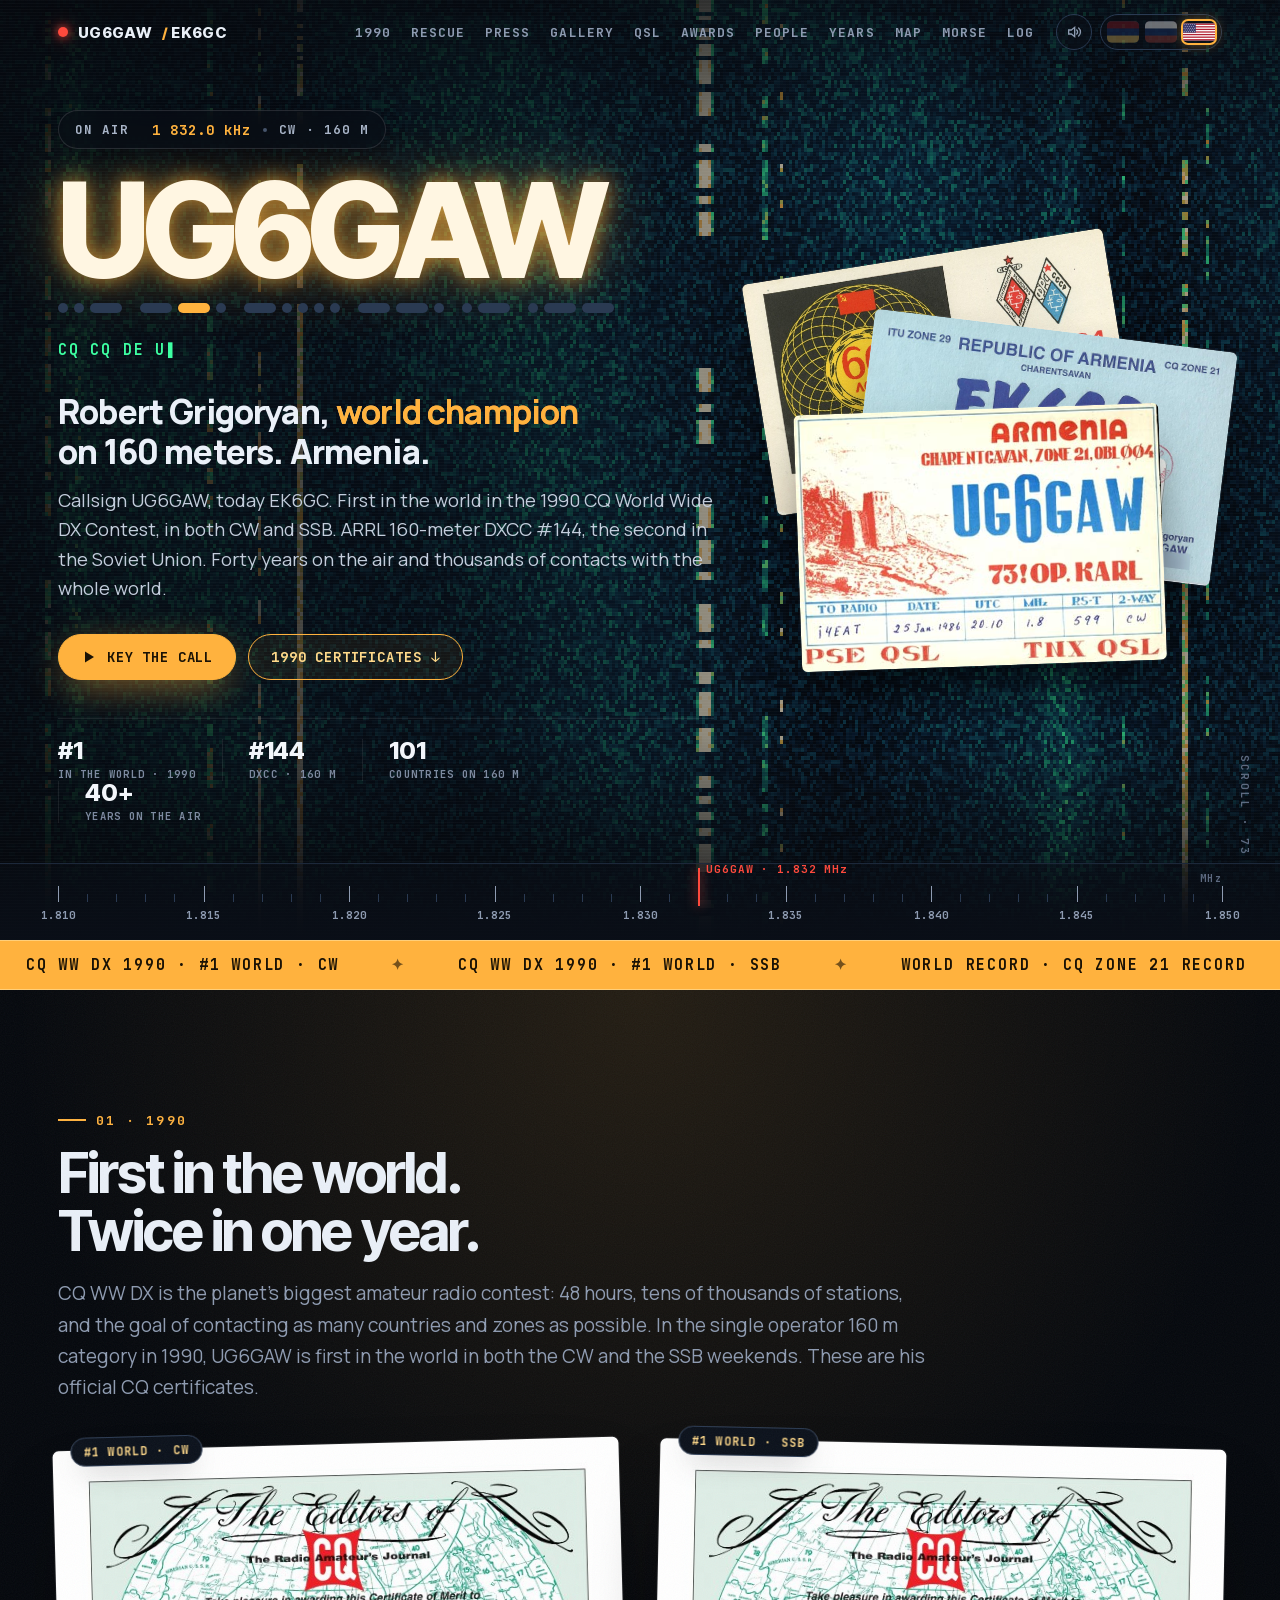
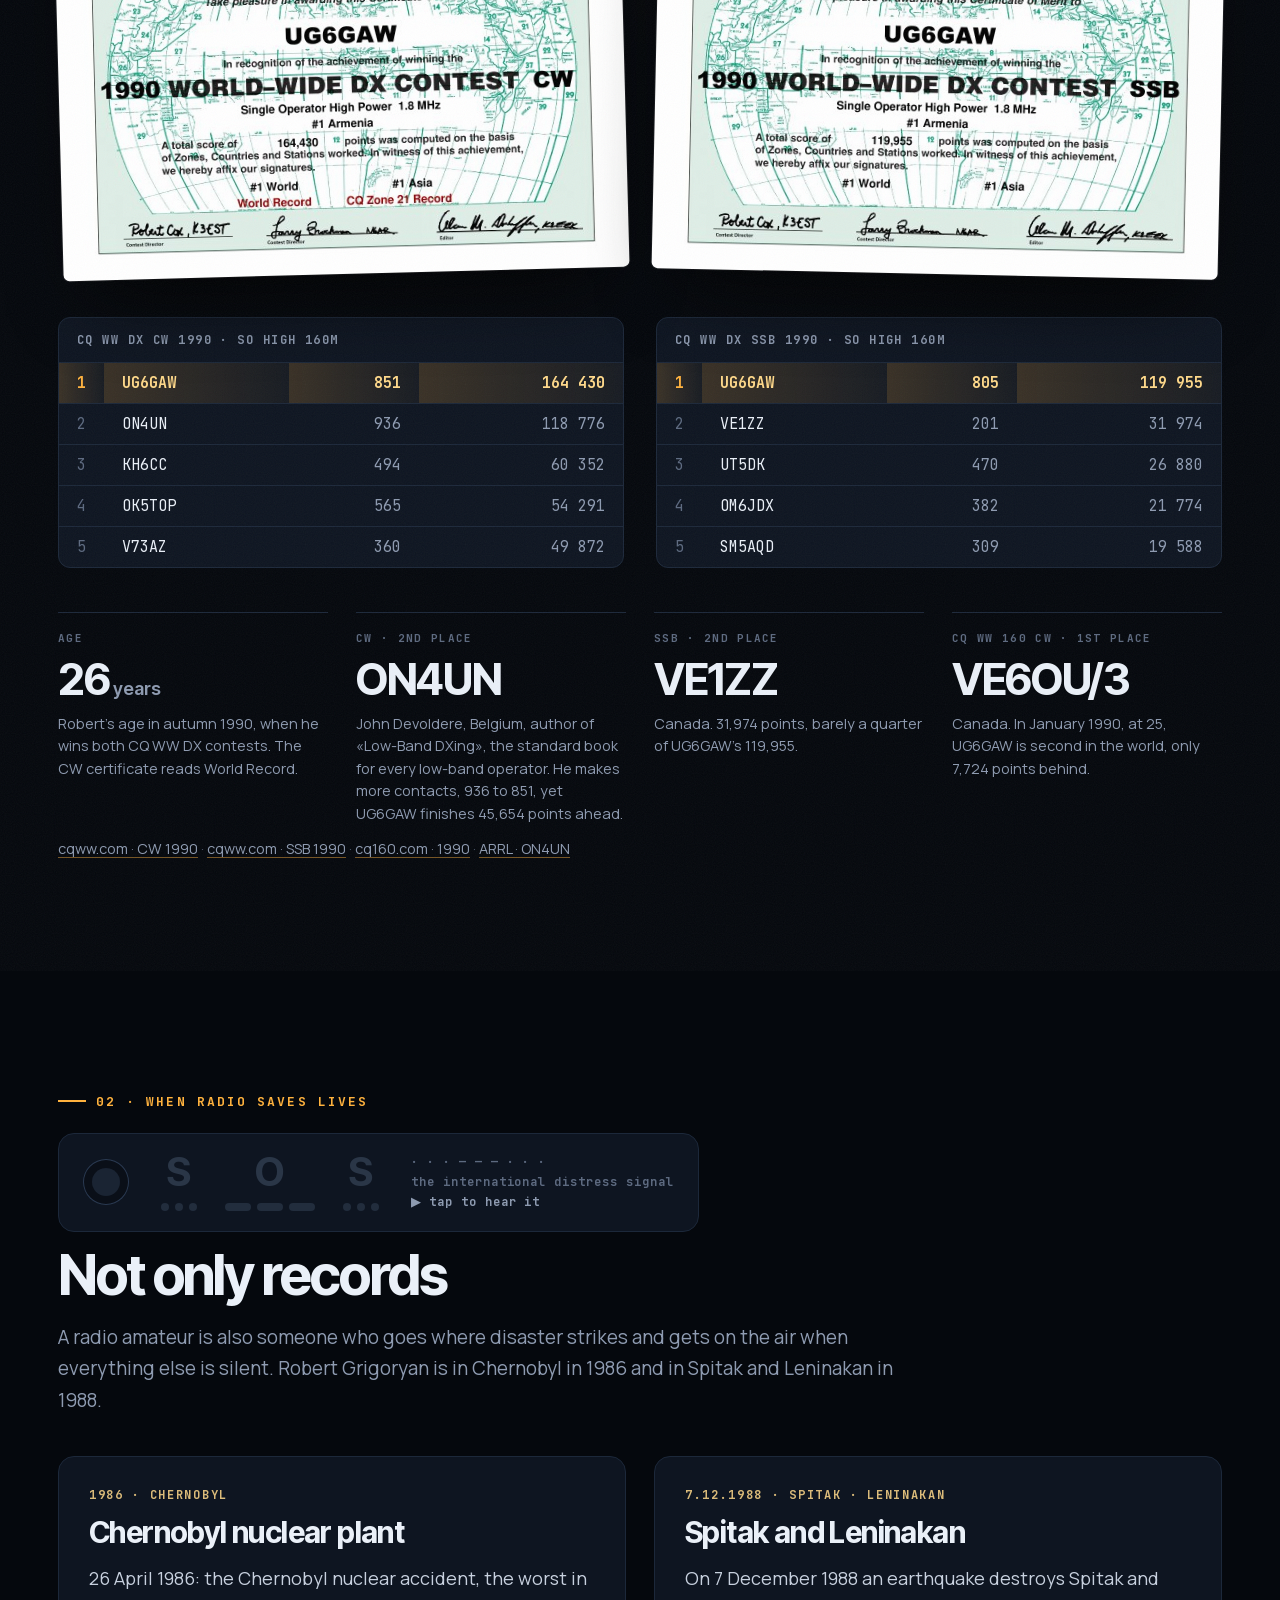
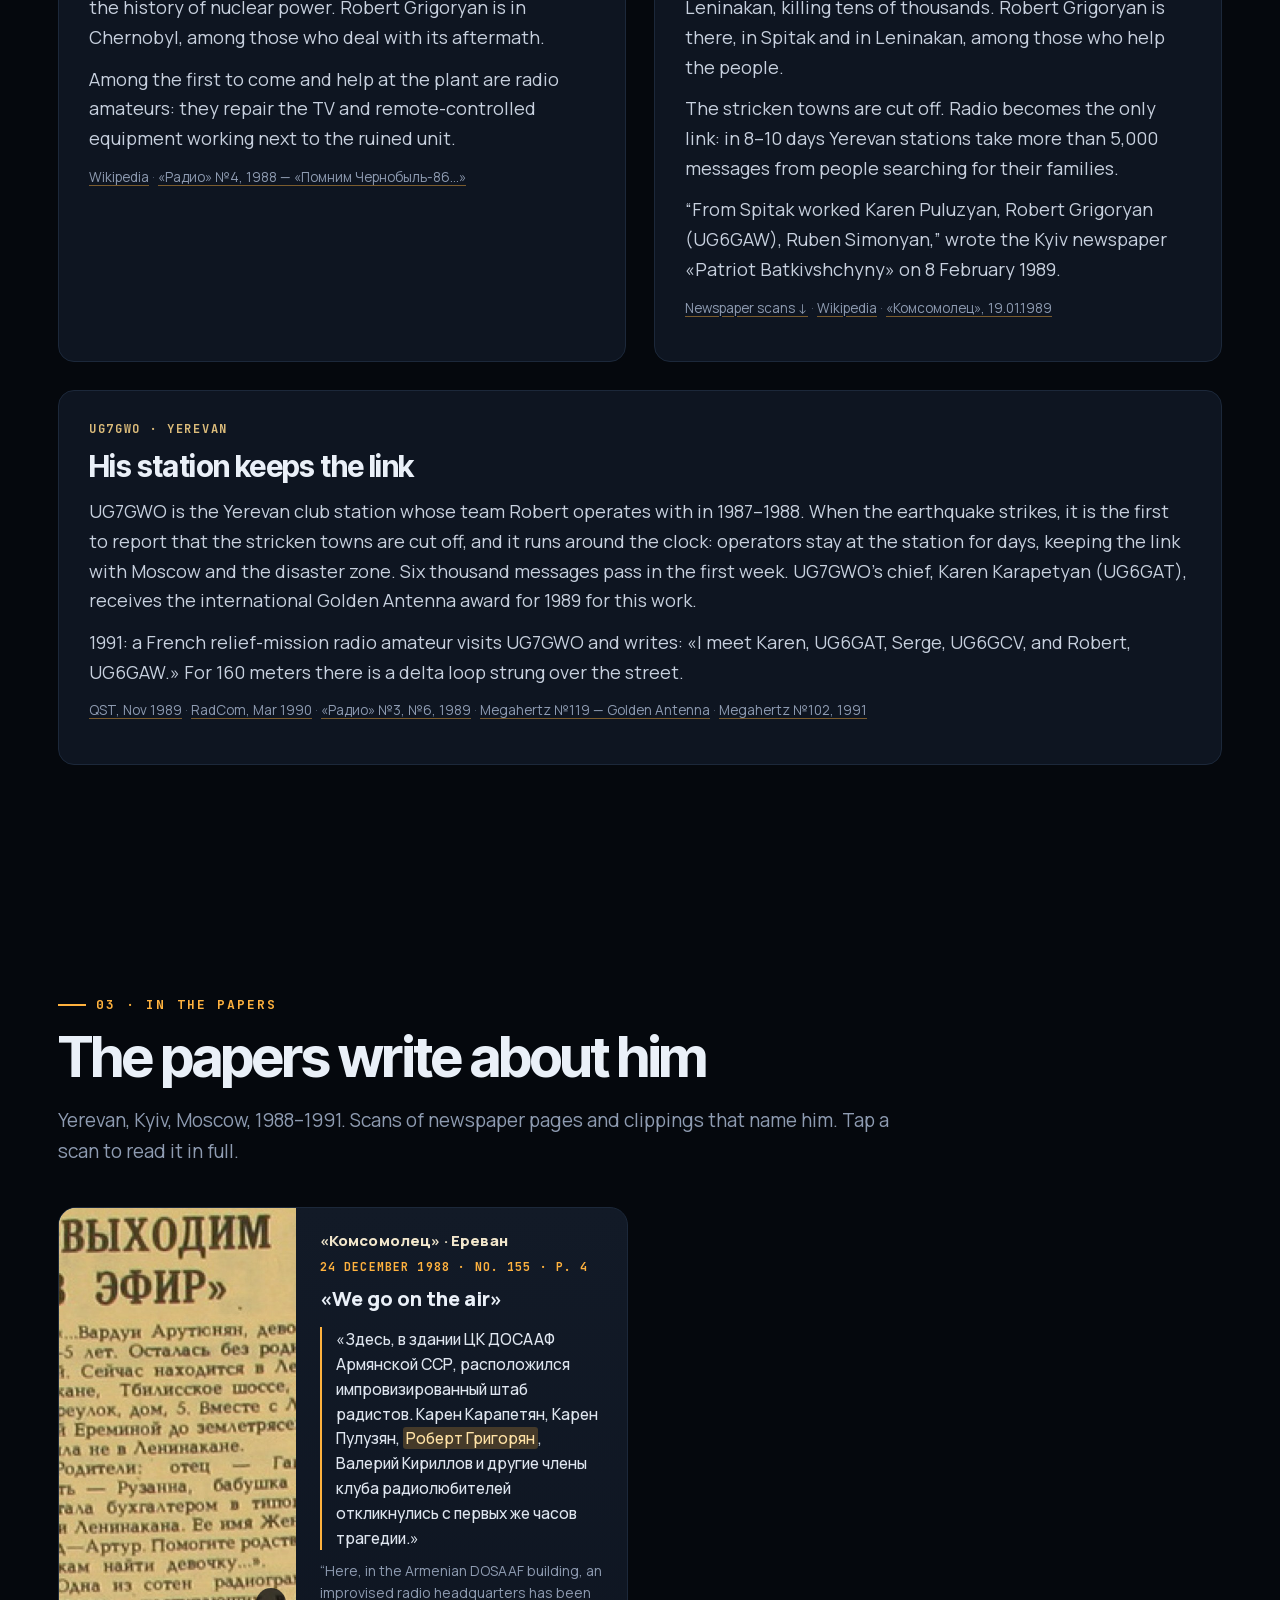
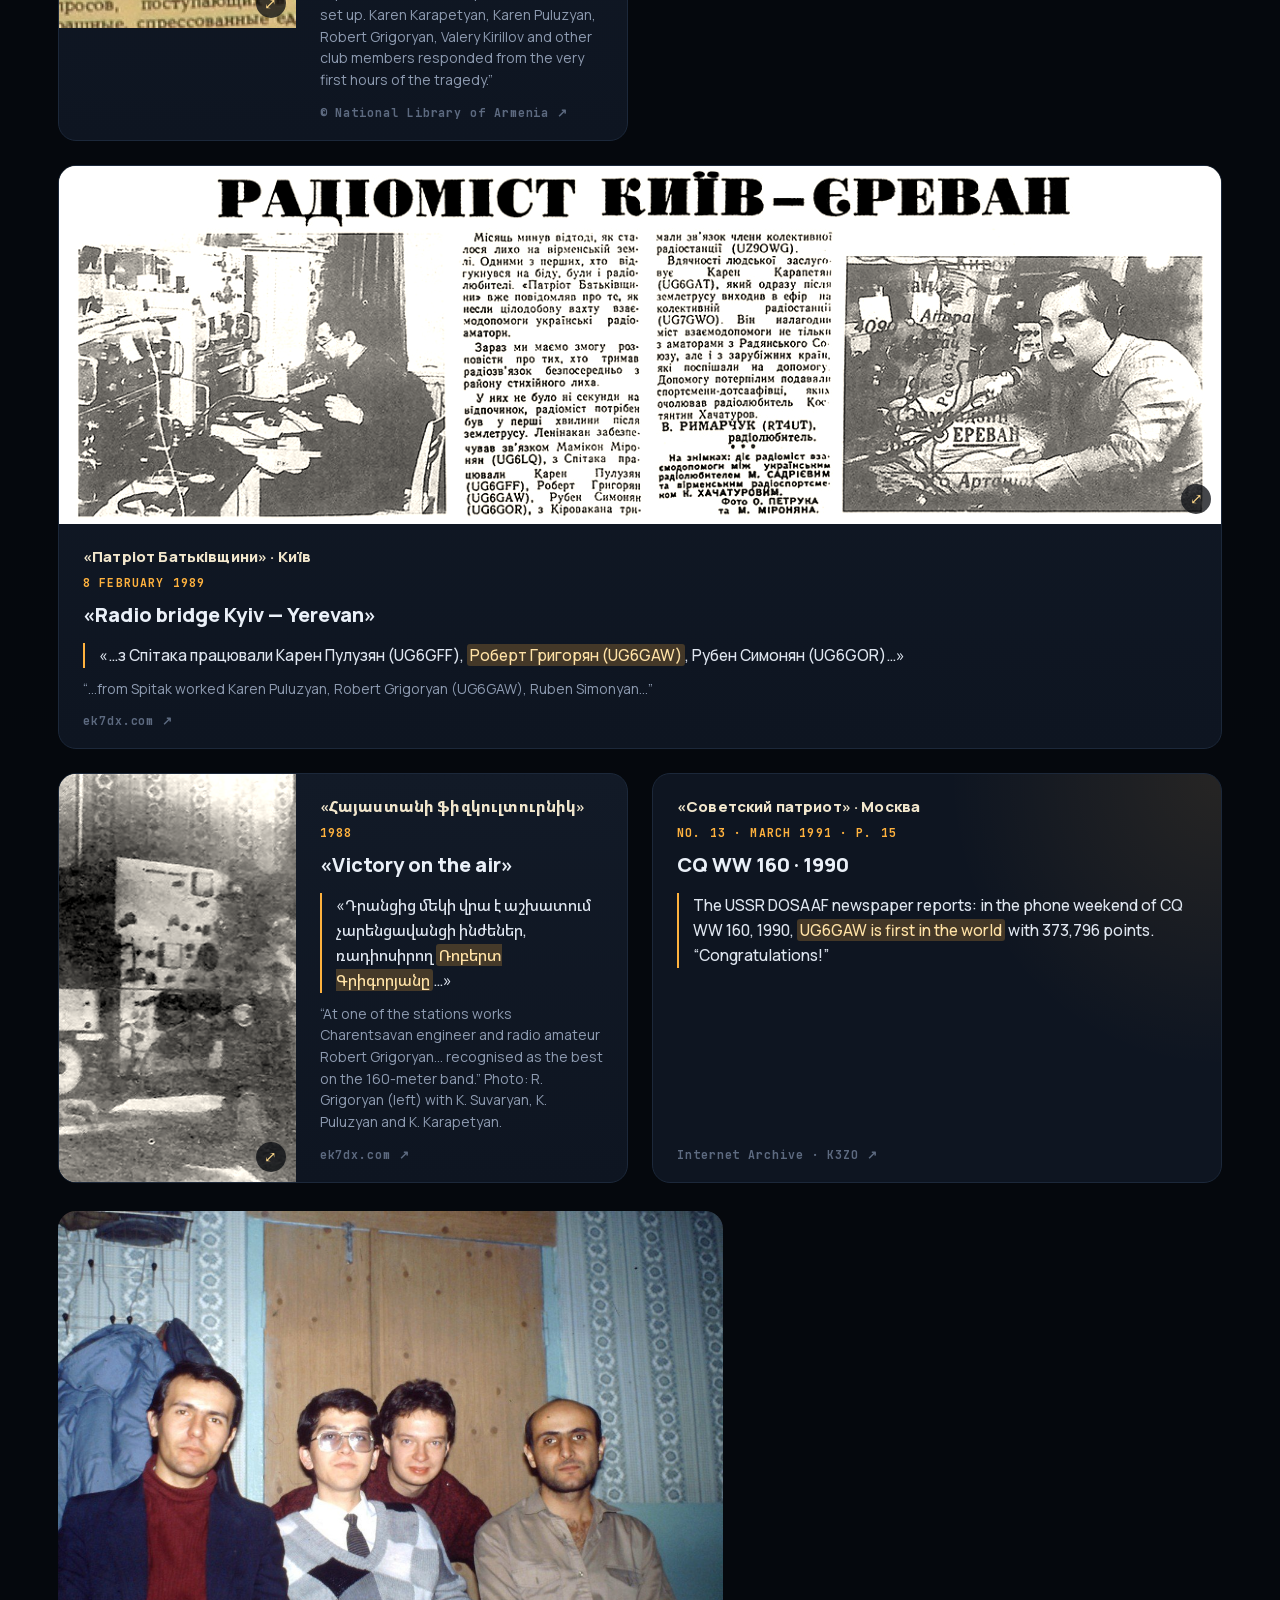
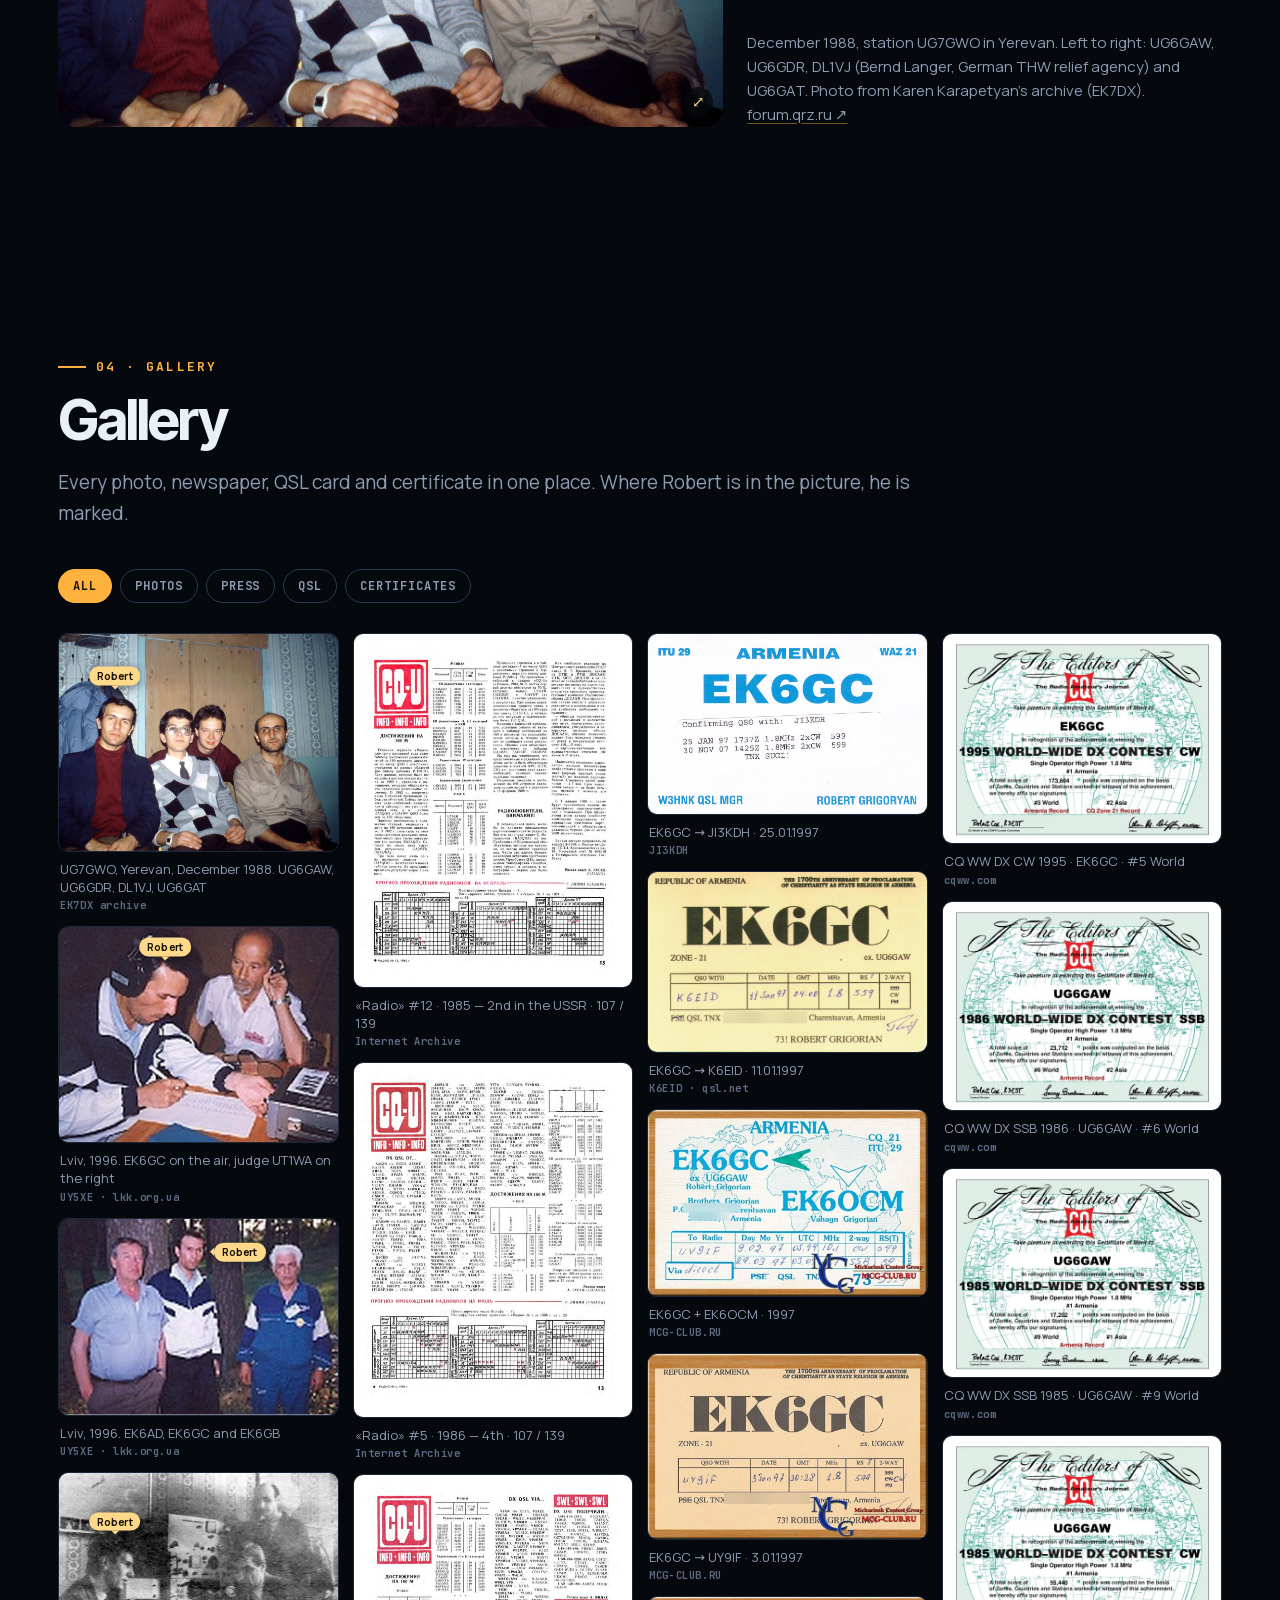
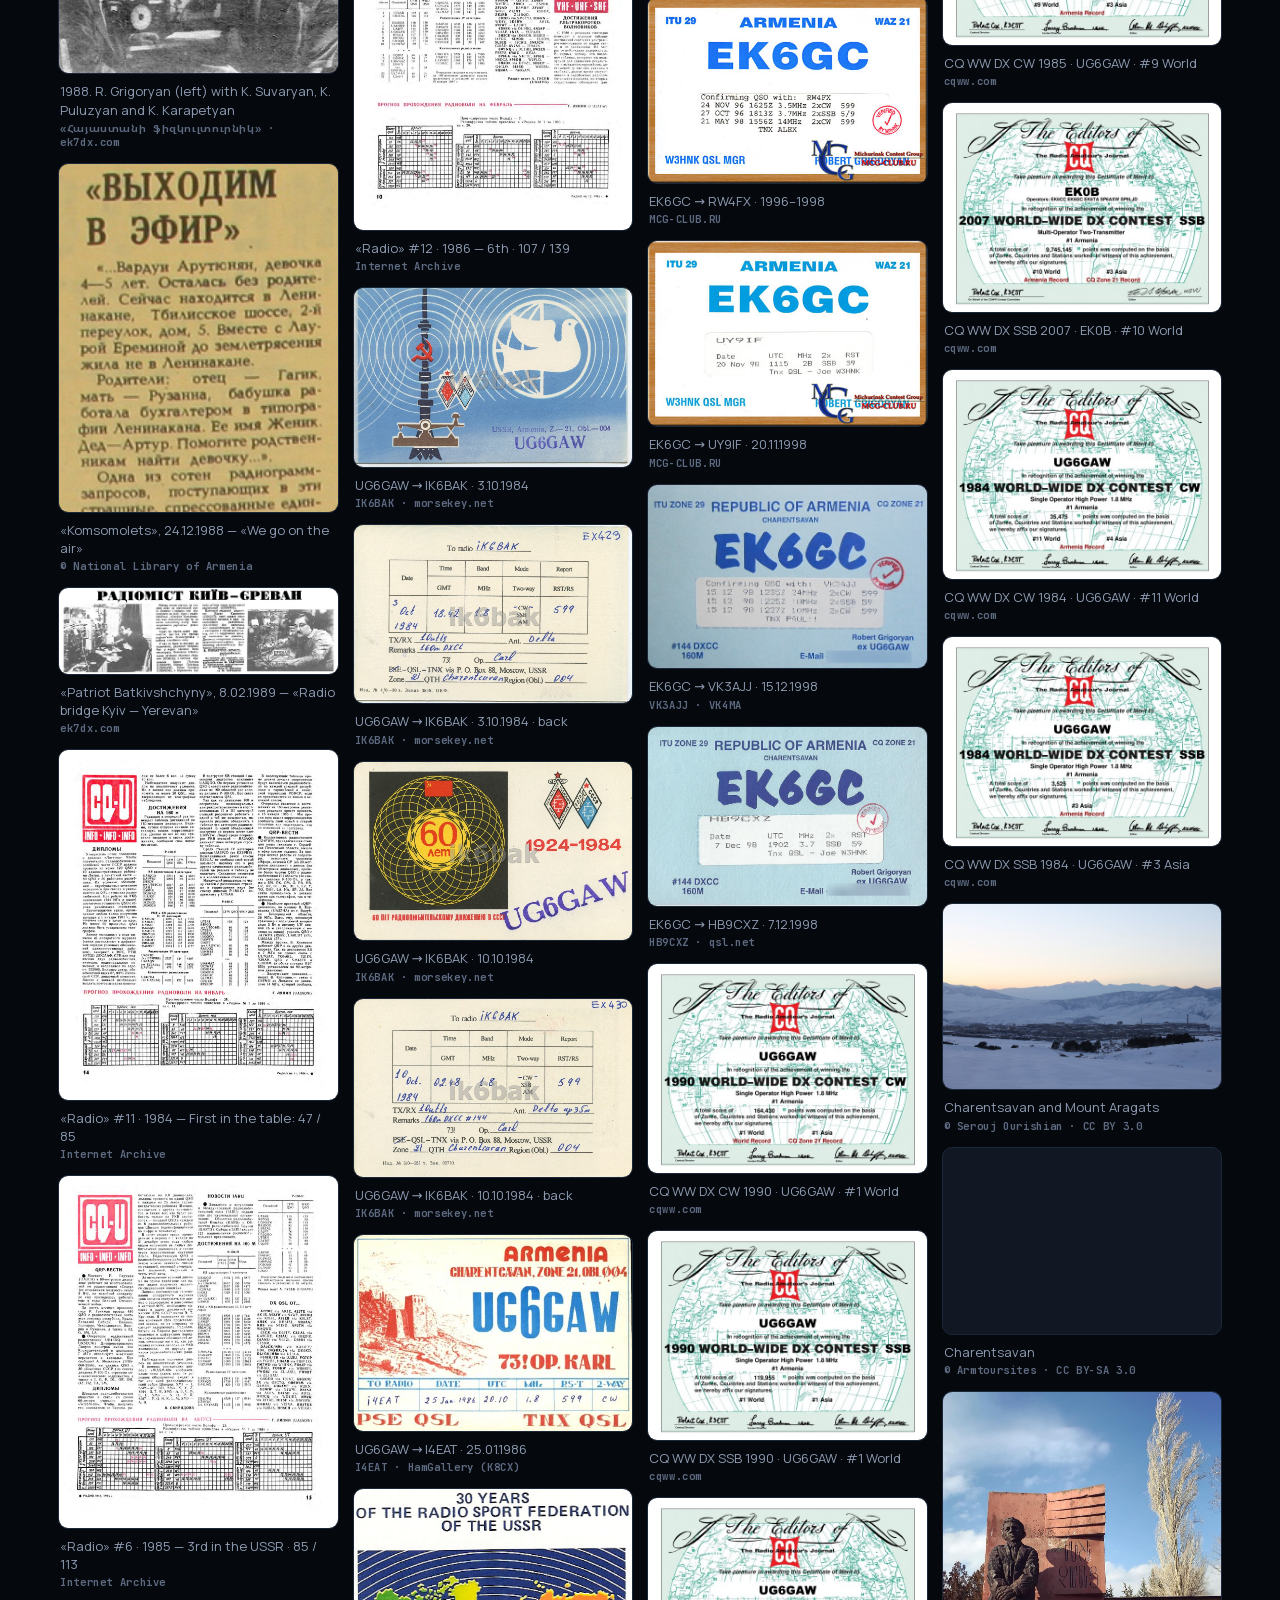
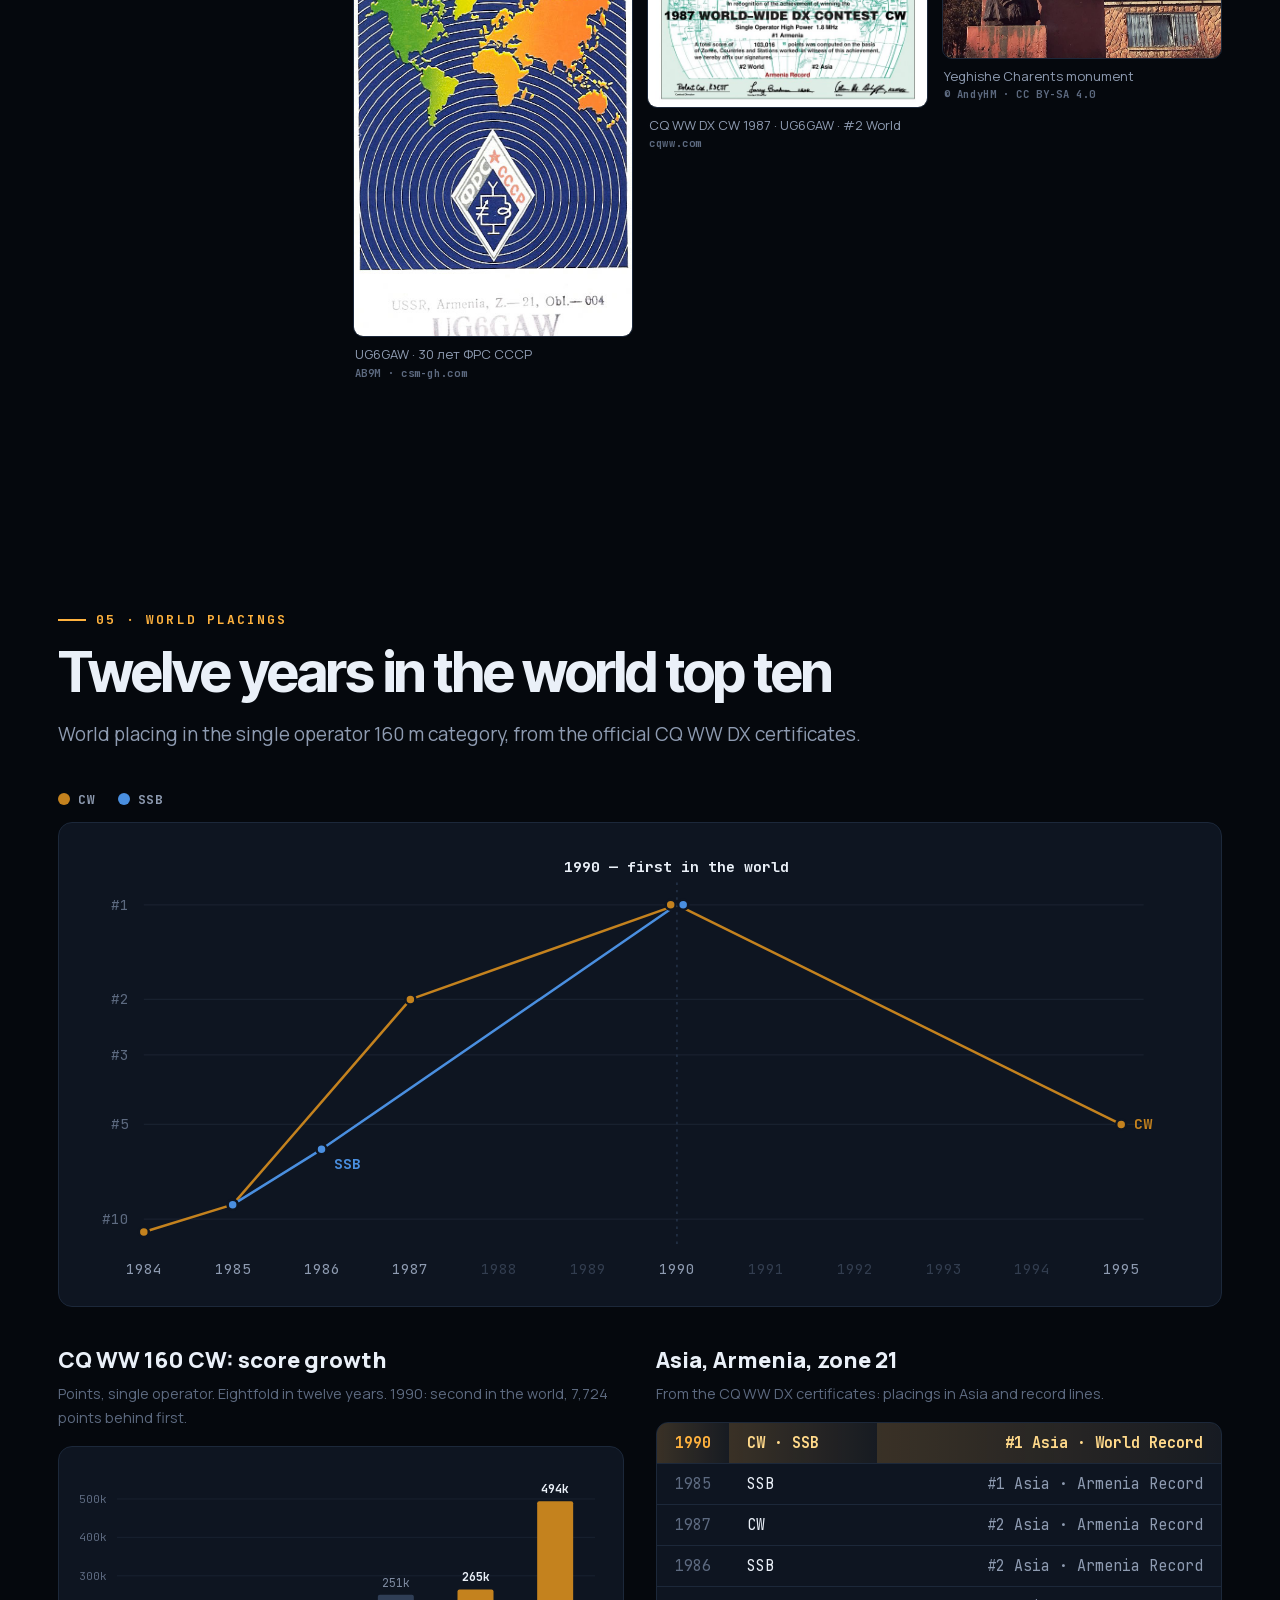
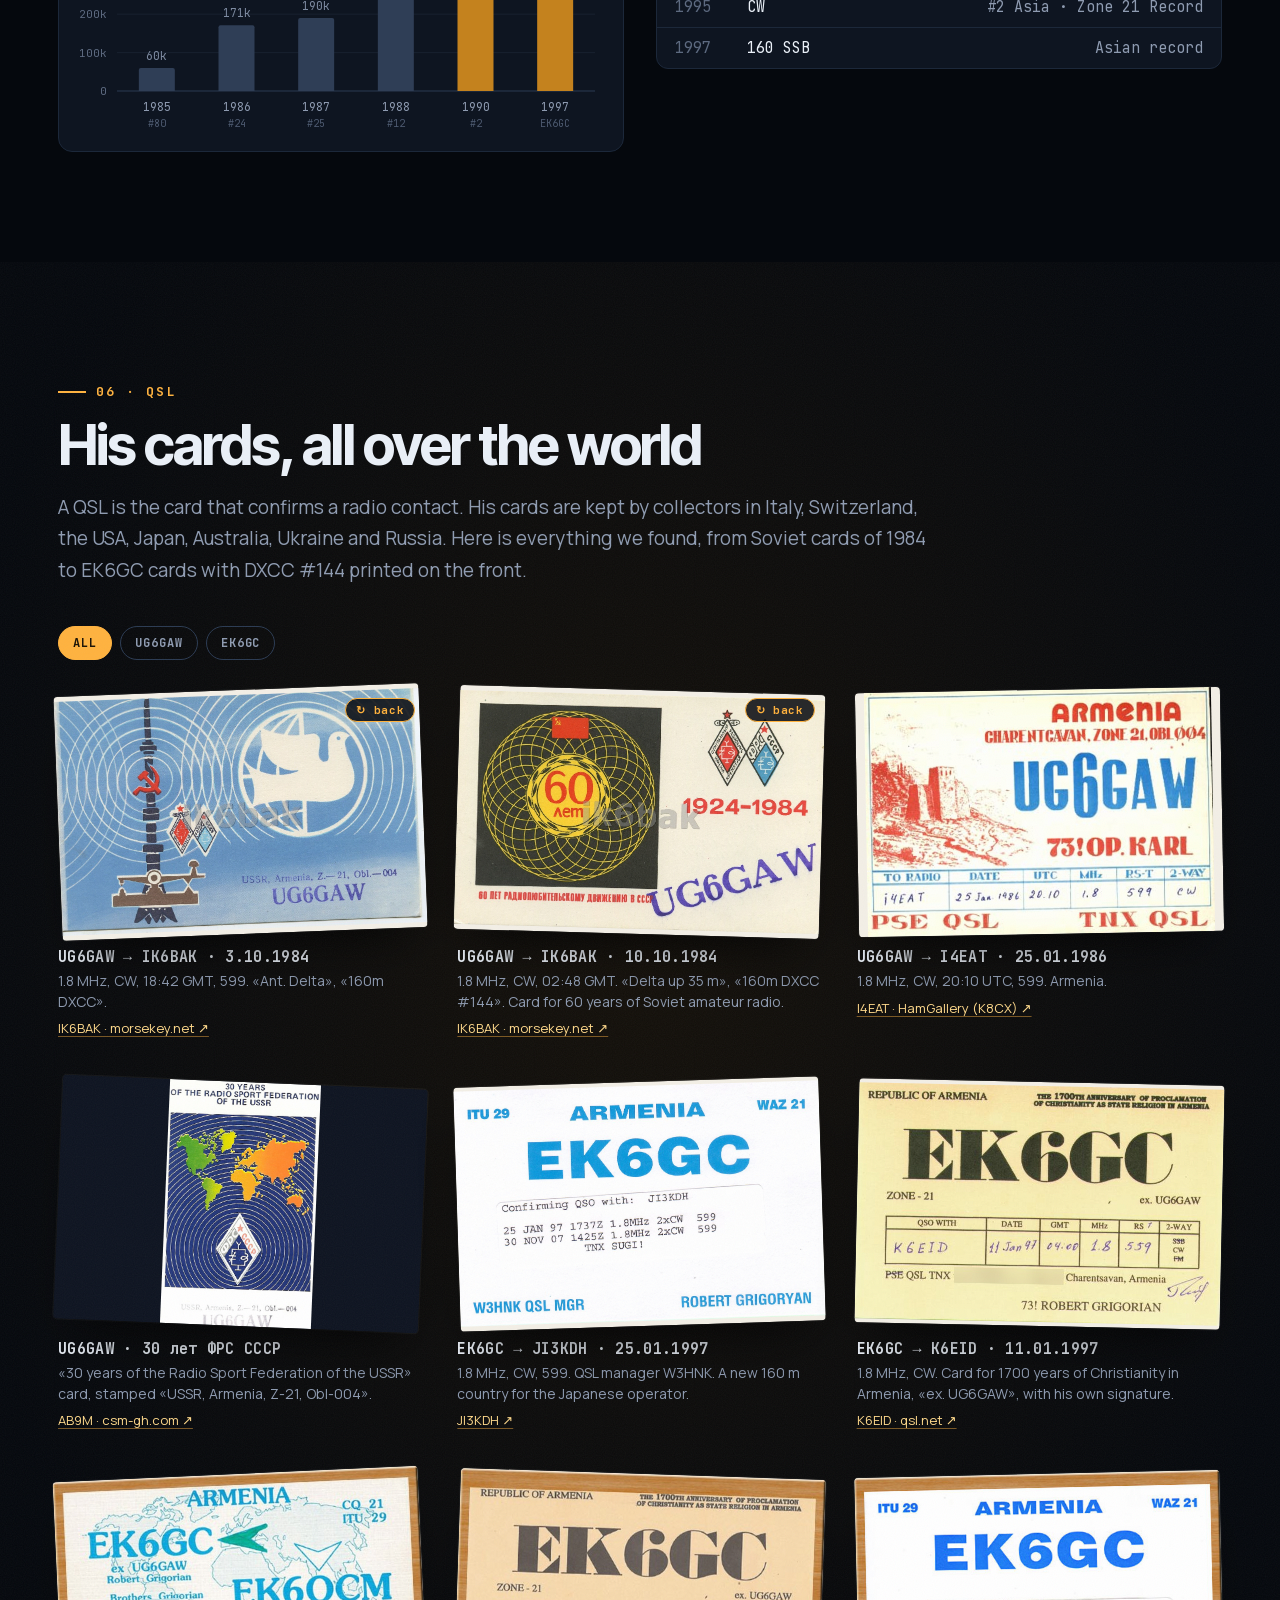
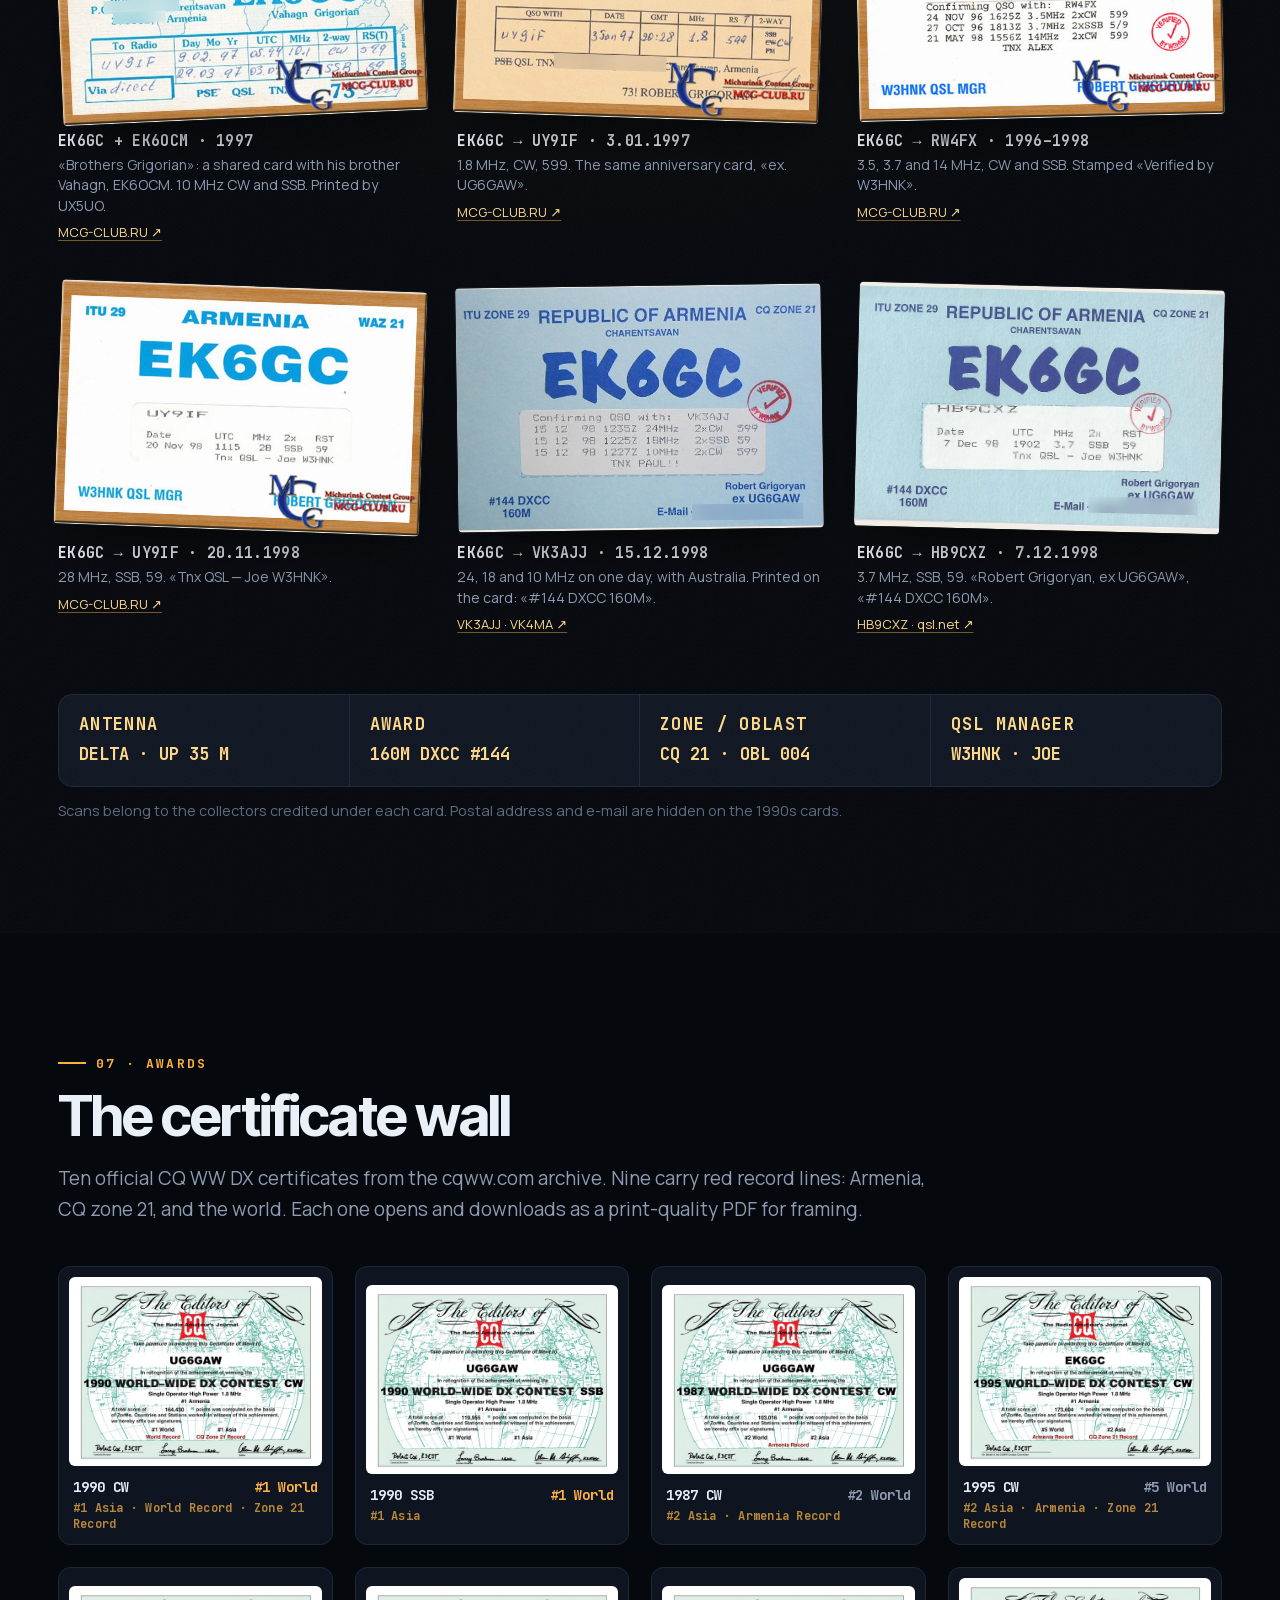
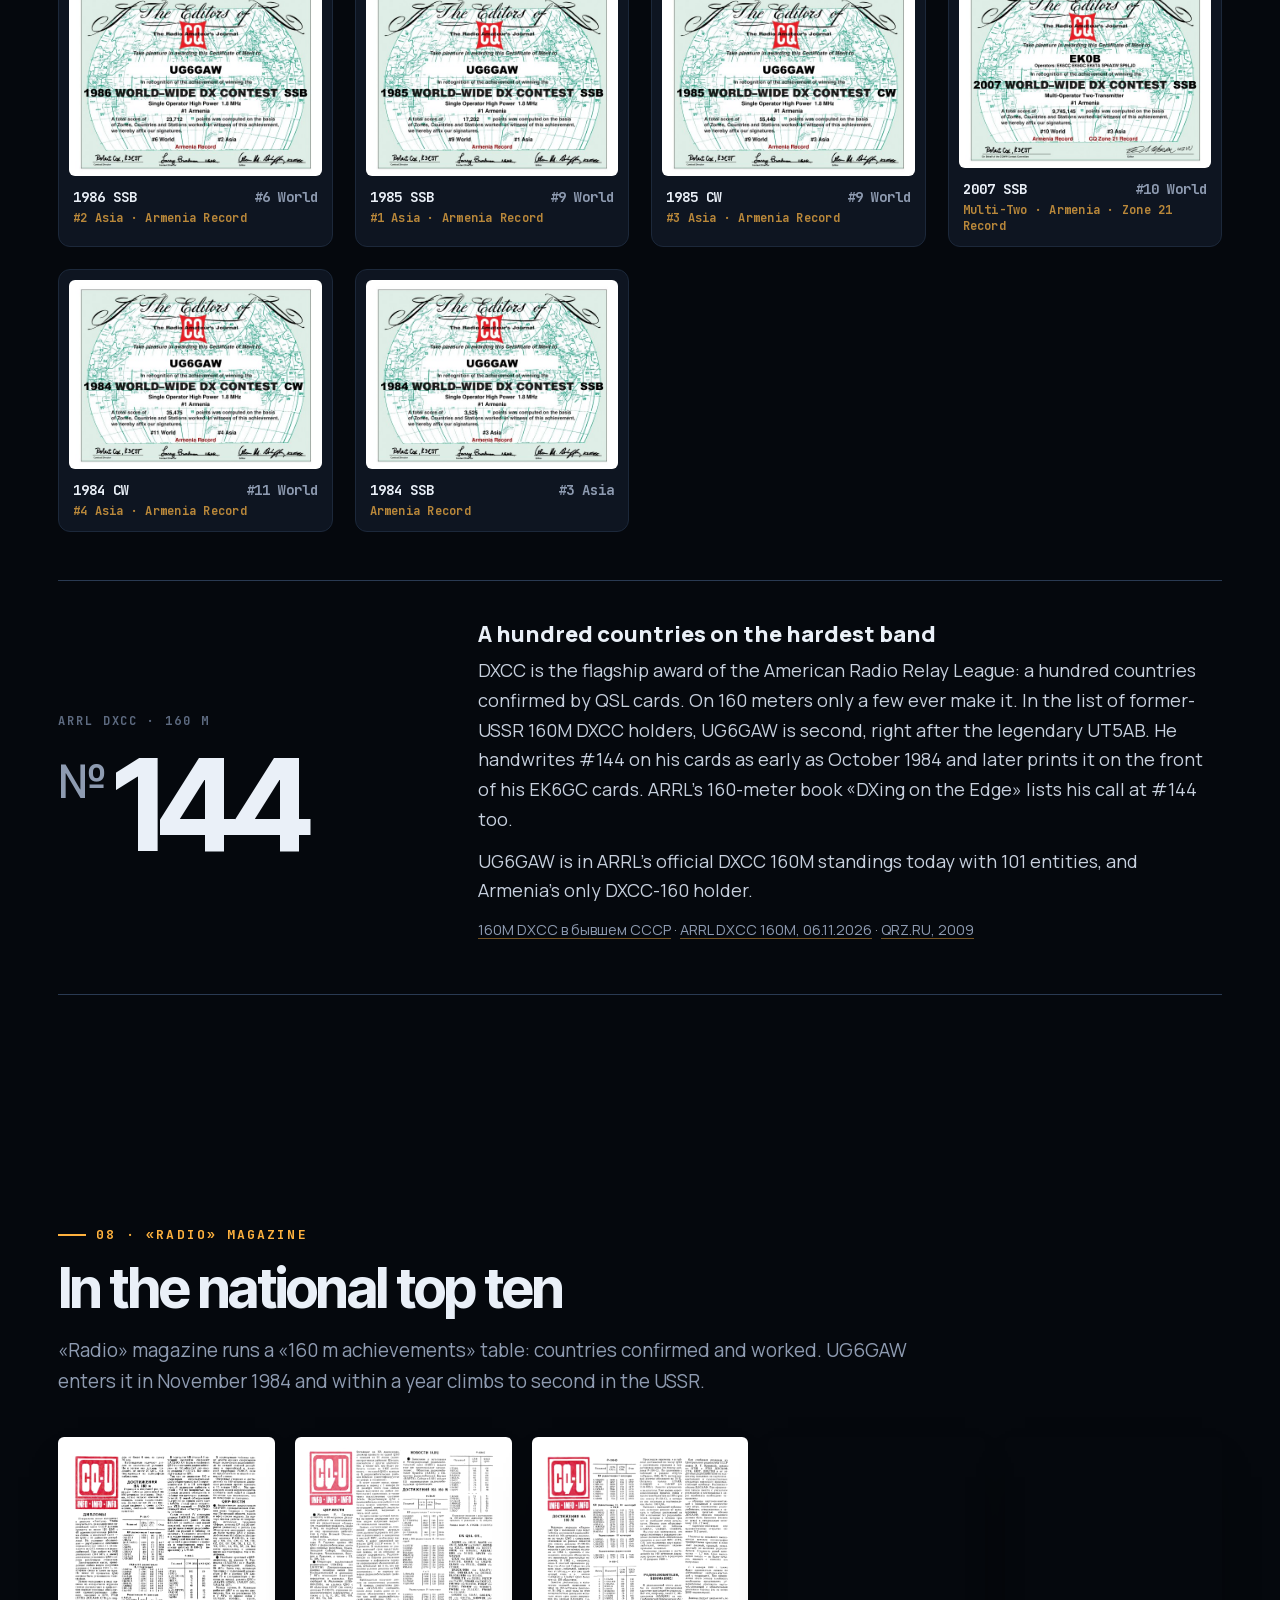
==== v1.html @ 2f8bc44b "Update site" ====
<!DOCTYPE html>
<html lang="ru" data-lang="ru">
<head>
<meta charset="utf-8">
<meta name="viewport" content="width=device-width, initial-scale=1, viewport-fit=cover">
<title>UG6GAW · EK6GC</title>
<meta name="description" content="Роберт Григорян, UG6GAW / EK6GC — радиолюбитель из Чаренцавана, Армения. Чемпион мира CQ WW DX 1990 на 160 метрах в CW и SSB, диплом ARRL DXCC-160 №144.">
<meta property="og:title" content="UG6GAW · EK6GC — Robert Grigoryan, world #1 on 160 m">
<meta property="og:description" content="Charentsavan, Armenia. CQ WW DX 1990: #1 in the world on 160 m, CW and SSB. ARRL 160 m DXCC #144.">
<meta property="og:image" content="https://ug6gaw.com/img/awards/cqww-cw-1990-ug6gaw.jpg">
<meta name="theme-color" content="#06090f">
<meta name="color-scheme" content="dark">
<link rel="icon" href="data:image/svg+xml,%3Csvg xmlns='http://www.w3.org/2000/svg' viewBox='0 0 64 64'%3E%3Crect width='64' height='64' rx='14' fill='%2306090f'/%3E%3Ccircle cx='32' cy='32' r='20' fill='none' stroke='%23ffb23e' stroke-width='4'/%3E%3Ccircle cx='32' cy='32' r='7' fill='%23ff4a3d'/%3E%3C/svg%3E">
<link rel="preload" href="fonts/Unbounded-400-latin.woff2" as="font" type="font/woff2" crossorigin>
<link rel="preload" href="fonts/Manrope-400-cyrillic.woff2" as="font" type="font/woff2" crossorigin>
<link rel="preload" href="fonts/JetBrainsMono-400-latin.woff2" as="font" type="font/woff2" crossorigin>
<link href="fonts/fonts.css" rel="stylesheet">
<style>
  :root{
    --bg:#05080d; --bg2:#0a0f18; --panel:#0e1521; --panel2:#121b2a; --line:#1c283a; --line2:#2a3a52;
    --text:#eaf0f8; --muted:#8e9bb1; --dim:#5d6a80;
    --amber:#ffb23e; --amber2:#ffd98a; --green:#3dffa2; --green2:#1fa37a; --red:#ff4a3d; --blue:#62b0ff;
    --glow-a:0 0 0 transparent;
    --glow-g:0 0 0 transparent;
    --display:"Inter Tight","Noto Sans Armenian",system-ui,-apple-system,"Segoe UI",sans-serif;
    --body:"Manrope","Noto Sans Armenian",system-ui,-apple-system,"Segoe UI",sans-serif;
    --mono:"JetBrains Mono","Noto Sans Armenian",ui-monospace,Menlo,monospace;
    color-scheme:dark;
  }
  *{box-sizing:border-box}
  html{background:var(--bg);scroll-behavior:smooth;scroll-padding-top:70px}
  body{margin:0;background:var(--bg);color:var(--text);font-family:var(--body);font-size:18px;line-height:1.65;overflow-x:hidden;-webkit-font-smoothing:antialiased}
  html:not([data-lang="ru"]) .l-ru, html:not([data-lang="en"]) .l-en, html:not([data-lang="hy"]) .l-hy{display:none !important}
  a{color:var(--amber2);text-decoration-color:rgba(255,178,62,.45);text-underline-offset:3px}
  a:hover{color:var(--amber)}
  :focus-visible{outline:2px solid var(--amber);outline-offset:3px;border-radius:4px}
  img{max-width:100%;display:block}
  button{font-family:inherit}
  .wrap{max-width:1220px;margin:0 auto;padding:0 28px}
  .mono{font-family:var(--mono)}
  .kicker{display:inline-flex;align-items:center;gap:10px;font:700 13px var(--mono);letter-spacing:.16em;text-transform:uppercase;color:var(--amber)}
  .kicker::before{content:"";width:28px;height:2px;background:var(--amber);box-shadow:var(--glow-a)}
  h2{font-family:var(--display);font-weight:700;font-size:clamp(30px,4.4vw,56px);line-height:1.04;letter-spacing:-.035em;margin:14px 0 18px;text-wrap:balance}
  h3{font:800 22px/1.25 var(--body);margin:0 0 8px}
  .lede{color:var(--muted);max-width:46em;margin:0 0 40px;font-size:19px}
  .cap{font-size:14.5px;color:var(--dim);margin:12px 0 0}
  .cap a{color:var(--muted)}
  section{position:relative;padding:110px 0;overflow-x:clip}
  .grain::after{content:"";position:absolute;inset:0;pointer-events:none;opacity:.05;background-image:url("data:image/svg+xml,%3Csvg xmlns='http://www.w3.org/2000/svg' width='160' height='160'%3E%3Cfilter id='n'%3E%3CfeTurbulence type='fractalNoise' baseFrequency='.9' numOctaves='2'/%3E%3C/filter%3E%3Crect width='160' height='160' filter='url(%23n)'/%3E%3C/svg%3E")}

  /* ---------- top bar ---------- */
  .top{position:fixed;inset:0 0 auto 0;z-index:50;transition:background .3s,border-color .3s;border-bottom:1px solid transparent}
  .top.solid{background:rgba(5,8,13,.82);backdrop-filter:blur(12px);-webkit-backdrop-filter:blur(12px);border-color:var(--line)}
  .top .wrap{display:flex;align-items:center;gap:22px;height:64px}
  .brand{display:flex;align-items:center;gap:10px;font:800 15px var(--display);letter-spacing:.02em;color:var(--text);text-decoration:none;white-space:nowrap}
  .brand i{color:var(--amber);font-style:normal}
  .lamp{width:10px;height:10px;border-radius:50%;background:#3a1512;box-shadow:inset 0 0 2px #000;transition:background .04s,box-shadow .04s;flex:none}
  .lamp.on{background:var(--red);box-shadow:0 0 10px var(--red),0 0 22px rgba(255,74,61,.6)}
  .nav{display:flex;gap:20px;margin-left:auto;overflow-x:auto;scrollbar-width:none}
  .nav::-webkit-scrollbar{display:none}
  .nav a{font:700 13px var(--mono);letter-spacing:.08em;text-transform:uppercase;text-decoration:none;color:var(--muted);white-space:nowrap}
  .nav a:hover{color:var(--amber)}
  .ctrl{display:flex;gap:8px;flex:none}
  .pill{display:flex;border:1px solid var(--line2);border-radius:999px;overflow:hidden;background:rgba(10,15,24,.6)}
  .pill button{font:700 12px var(--mono);letter-spacing:.06em;background:transparent;color:var(--muted);border:0;padding:7px 12px;cursor:pointer}
  .pill button[aria-pressed="true"]{background:var(--amber);color:#1a1205}
  .flags{display:flex;gap:6px;align-items:center;padding:4px 6px;border:1px solid var(--line2);border-radius:999px;background:rgba(10,15,24,.6)}
  .flags button{width:32px;height:22px;padding:0;border:0;border-radius:5px;overflow:hidden;cursor:pointer;opacity:.4;filter:saturate(.5);transition:opacity .2s,filter .2s,transform .2s,box-shadow .2s;background:none}
  .flags button svg{display:block;width:100%;height:100%}
  .flags button:hover{opacity:.85;transform:translateY(-1px)}
  .flags button[aria-pressed="true"]{opacity:1;filter:none;box-shadow:0 0 0 2px var(--amber),0 0 14px rgba(255,178,62,.5)}
  .snd{width:36px;height:36px;border-radius:50%;border:1px solid var(--line2);background:rgba(10,15,24,.6);color:var(--muted);cursor:pointer;display:grid;place-items:center}
  .snd[aria-pressed="true"]{color:var(--amber);border-color:var(--amber);box-shadow:var(--glow-a)}
  .snd svg{width:16px;height:16px}


  /* ---------- mobile menu ---------- */
  .menubtn{display:none;width:42px;height:42px;border-radius:12px;border:1px solid var(--line2);background:rgba(10,15,24,.6);cursor:pointer;padding:0;flex-direction:column;justify-content:center;align-items:center;gap:5px}
  .menubtn span{display:block;width:18px;height:2px;border-radius:2px;background:var(--text);transition:transform .25s,opacity .2s}
  .menubtn[aria-expanded="true"] span:nth-child(1){transform:translateY(7px) rotate(45deg)}
  .menubtn[aria-expanded="true"] span:nth-child(2){opacity:0}
  .menubtn[aria-expanded="true"] span:nth-child(3){transform:translateY(-7px) rotate(-45deg)}
  .sheet{position:fixed;inset:0;z-index:45;background:rgba(5,8,13,.97);backdrop-filter:blur(14px);-webkit-backdrop-filter:blur(14px);opacity:0;visibility:hidden;transition:opacity .25s,visibility .25s;overflow-y:auto;-webkit-overflow-scrolling:touch}
  .sheet.open{opacity:1;visibility:visible}
  .sheet-in{min-height:100%;display:flex;flex-direction:column;padding:calc(84px + env(safe-area-inset-top)) 22px calc(28px + env(safe-area-inset-bottom))}
  .sheet-nav{display:flex;flex-direction:column}
  .sheet-nav a{display:flex;align-items:baseline;gap:16px;padding:13px 2px;border-bottom:1px solid var(--line);text-decoration:none;color:var(--text);font:800 24px/1.15 var(--display);transform:translateY(10px);opacity:0;transition:transform .35s,opacity .35s}
  .sheet.open .sheet-nav a{transform:none;opacity:1}
  .sheet-nav a b{font:700 12px var(--mono);color:var(--amber);letter-spacing:.1em;min-width:22px}
  .sheet-nav a:active{color:var(--amber)}
  .sheet-row{display:flex;flex-wrap:wrap;gap:12px;align-items:center;justify-content:space-between;margin-top:26px}
  .flags.big{padding:5px;gap:4px;width:100%}
  .flags.big button{flex:1 1 0;justify-content:center;min-width:0}
  .flags.big button{width:auto;height:40px;padding:0 12px 0 6px;display:flex;align-items:center;gap:8px;border-radius:999px;opacity:.55;filter:none;color:var(--text);font:700 13px var(--body)}
  .flags.big button svg{width:30px;height:20px;border-radius:4px;flex:none}
  .flags.big button[aria-pressed="true"]{opacity:1;background:rgba(255,178,62,.14);box-shadow:0 0 0 1.5px var(--amber)}
  .sheet-snd{display:flex;align-items:center;gap:8px;height:44px;padding:0 16px;border-radius:999px;border:1px solid var(--line2);background:transparent;color:var(--muted);font:700 13px var(--body);cursor:pointer}
  .sheet-snd svg{width:18px;height:18px}
  .sheet-snd[aria-pressed="true"]{color:var(--amber);border-color:var(--amber)}
  .sheet-foot{margin:auto 0 0;padding-top:28px;font:700 11px var(--mono);letter-spacing:.14em;color:var(--dim)}
  body.locked{overflow:hidden}

  /* ---------- hero ---------- */
  .badge{display:inline-flex;align-items:center;gap:12px;padding:5px 16px 5px 5px;border:1px solid rgba(255,255,255,.12);border-radius:999px;background:rgba(8,12,20,.55);backdrop-filter:blur(10px);-webkit-backdrop-filter:blur(10px);font:700 12.5px var(--mono);letter-spacing:.08em;color:#a9b5c8;box-shadow:0 10px 30px -12px rgba(0,0,0,.7)}
  .badge .onair{border-radius:999px;padding:5px 11px}
  .badge .freq{color:var(--amber);font-size:14px;text-shadow:var(--glow-a)}
  .badge .dot{width:4px;height:4px;border-radius:50%;background:#46546b}
  .hero h1{font:800 clamp(28px,3.2vw,44px)/1.08 var(--body);letter-spacing:-.025em;margin:4px 0 16px;max-width:21em}
  .hero h1 b{background:linear-gradient(92deg,#ffe2a6 0%,#ffb23e 45%,#ff7a3d 100%);-webkit-background-clip:text;background-clip:text;color:transparent;text-shadow:none}
  .hero p.lead{font-size:18.5px;line-height:1.6;color:#b7c2d3}
  .proof{list-style:none;display:flex;flex-wrap:wrap;margin:38px 0 0;padding:20px 0 0;border-top:1px solid rgba(255,255,255,.08)}
  .proof li{display:flex;flex-direction:column;gap:4px;padding:0 26px;border-left:1px solid rgba(255,255,255,.08)}
  .proof li:first-child{padding-left:0;border-left:0}
  .proof b{font:800 24px/1 var(--display);color:#f3f6fb;letter-spacing:-.01em}
  .proof span{font:700 10.5px var(--mono);letter-spacing:.12em;text-transform:uppercase;color:#7d8aa0}
  .fan .stack{animation:bob 7s ease-in-out infinite}
  @keyframes bob{0%,100%{translate:0 0}50%{translate:0 -10px}}

  .hero{position:relative;min-height:100svh;display:flex;flex-direction:column;overflow:hidden;padding:0}
  #wf{position:absolute;inset:0;width:100%;height:100%;opacity:.9}
  .hero::before{content:"";position:absolute;inset:0;background:linear-gradient(90deg,rgba(5,8,13,.88) 0%,rgba(5,8,13,.62) 38%,rgba(5,8,13,.18) 70%,rgba(5,8,13,.35) 100%),linear-gradient(180deg,rgba(5,8,13,.7),rgba(5,8,13,0) 18%,rgba(5,8,13,0) 78%,var(--bg));z-index:1;pointer-events:none}
  .scan{position:absolute;inset:0;z-index:1;pointer-events:none;background:repeating-linear-gradient(0deg,rgba(255,255,255,.025) 0 1px,transparent 1px 3px)}
  .hero .wrap{position:relative;z-index:2;flex:1;width:100%;display:grid;grid-template-columns:minmax(0,7fr) minmax(0,5fr);gap:40px;align-items:center;padding-top:110px;padding-bottom:40px}
  .readout{display:flex;flex-wrap:wrap;align-items:center;gap:10px 18px;font:700 14px var(--mono);letter-spacing:.08em;color:var(--muted)}
  .readout .freq{font-size:22px;color:var(--amber);text-shadow:var(--glow-a)}
  .readout .onair{display:inline-flex;align-items:center;gap:8px;padding:4px 10px;border:1px solid #4a1d18;border-radius:6px;color:#7a3a33;transition:color .04s,border-color .04s,box-shadow .04s}
  .readout .onair.on{color:#fff;border-color:var(--red);box-shadow:0 0 16px rgba(255,74,61,.55),inset 0 0 10px rgba(255,74,61,.35)}
  .herotext{container-type:inline-size}
  .call{font-family:var(--display);font-weight:800;font-size:clamp(44px,20cqi,190px);line-height:.86;letter-spacing:-.055em;margin:26px 0 14px;color:var(--text);transition:text-shadow .05s,color .05s;white-space:nowrap}
  .call.key{color:#fff6e2;text-shadow:0 0 22px rgba(255,178,62,.75),0 0 70px rgba(255,178,62,.35)}
  .call span{color:var(--amber)}
  .bars{display:flex;flex-wrap:wrap;gap:18px;align-items:center;margin:0 0 26px;min-height:12px}
  .bars .ch{display:flex;gap:6px}
  .bars i{display:block;height:10px;width:10px;border-radius:10px;background:var(--line2);transition:background .04s,box-shadow .04s}
  .bars i.dah{width:32px}
  .bars i.on{background:var(--amber);box-shadow:var(--glow-a)}
  .decoder{font:700 15px var(--mono);color:var(--green);text-shadow:var(--glow-g);letter-spacing:.12em;min-height:24px;margin:0 0 28px;white-space:nowrap;overflow:hidden}
  .decoder::after{content:"▌";animation:blink 1s steps(1) infinite;margin-left:2px}
  @keyframes blink{50%{opacity:0}}
  .hero h1{font:800 clamp(24px,2.6vw,34px)/1.2 var(--body);margin:0 0 14px;max-width:24em;text-wrap:balance}
  .hero h1 b{color:var(--amber);text-shadow:var(--glow-a)}
  .hero p.lead{color:#c3cddc;max-width:36em;margin:0 0 30px}
  .cta{display:flex;flex-wrap:wrap;gap:12px}
  .btn{display:inline-flex;align-items:center;gap:10px;font:700 14px var(--mono);letter-spacing:.06em;text-transform:uppercase;text-decoration:none;border-radius:999px;padding:13px 22px;cursor:pointer;border:1px solid var(--amber);transition:transform .15s,box-shadow .2s,background .2s}
  .btn.primary{background:var(--amber);color:#1a1205;box-shadow:0 10px 40px -10px rgba(255,178,62,.7)}
  .btn.primary:hover{transform:translateY(-2px);box-shadow:0 14px 50px -8px rgba(255,178,62,.9);color:#1a1205}
  .btn.ghost{background:rgba(255,178,62,.06);color:var(--amber2)}
  .btn.ghost:hover{background:rgba(255,178,62,.14)}
  .btn svg{width:16px;height:16px}
  /* card fan */
  .fan{position:relative;height:440px;perspective:1300px}
  .fan .stack{position:absolute;inset:0;transition:transform .25s ease-out}
  .fan button{position:absolute;width:78%;left:11%;border:0;padding:0;background:none;cursor:zoom-in;border-radius:6px;transform:var(--t);transition:transform .45s cubic-bezier(.2,.8,.2,1);z-index:var(--z)}
  .fan button:hover,.fan button:focus-visible{transform:var(--t) translateY(-16px) scale(1.04);z-index:5}
  .fan button:hover img{box-shadow:0 40px 70px -20px rgba(0,0,0,.95),0 0 0 2px var(--amber)}
  .fan img{width:100%;border-radius:6px;box-shadow:0 30px 60px -20px rgba(0,0,0,.9),0 0 0 1px rgba(255,255,255,.06)}
  .fan button:nth-child(1){top:2%;--t:translateX(-13%) rotate(-9deg);--z:1}
  .fan button:nth-child(2){top:19%;--t:translateX(15%) rotate(7deg);--z:2}
  .fan button:nth-child(3){top:37%;--t:translateX(-2%) rotate(-2deg);--z:3}
  .fan .tag{position:absolute;right:2%;bottom:0;font:700 12px var(--mono);letter-spacing:.1em;color:var(--dim)}
  /* dial strip */
  .dialbar{position:relative;z-index:2;border-top:1px solid var(--line);background:linear-gradient(180deg,rgba(10,15,24,.4),rgba(10,15,24,.9))}
  .dialbar .wrap{display:block;width:100%;padding-top:14px;padding-bottom:18px}
  .scale{position:relative;height:44px}
  .scale span{position:absolute;bottom:20px;width:1px;height:8px;background:var(--line2)}
  .scale span.m{height:16px;background:var(--muted)}
  .scale b{position:absolute;bottom:0;transform:translateX(-50%);font:700 11px var(--mono);color:var(--muted)}
  .scale .needle{position:absolute;top:-10px;bottom:16px;width:2px;background:var(--red);box-shadow:0 0 12px var(--red)}
  .scale .unit{position:absolute;right:0;top:-6px;font:700 10px var(--mono);font-style:normal;letter-spacing:.14em;color:var(--dim)}
  .scale .needle::after{content:"UG6GAW · 1.832 MHz";position:absolute;top:-6px;left:8px;font:700 11px var(--mono);color:var(--red);white-space:nowrap;letter-spacing:.08em}
  .scroll-hint{position:absolute;right:28px;bottom:84px;z-index:2;font:700 11px var(--mono);letter-spacing:.2em;color:var(--dim);writing-mode:vertical-rl}

  /* ---------- ticker ---------- */
  .ticker{background:var(--amber);color:#1a1205;overflow:hidden;white-space:nowrap;border-block:1px solid #ffcf7a}
  .ticker div{display:inline-block;padding:14px 0;font:800 15px var(--mono);letter-spacing:.12em;animation:tick 60s linear infinite}
  .ticker span{margin:0 26px}
  .ticker span::after{content:"✦";margin-left:52px;opacity:.6}
  @keyframes tick{to{transform:translateX(-50%)}}

  /* ---------- 1990 ---------- */
  .champ{background:radial-gradient(70% 60% at 50% 0%,rgba(255,178,62,.12),transparent 70%),var(--bg)}
  .hugeone{position:absolute;right:-2vw;top:30px;font:800 clamp(220px,34vw,520px)/.8 var(--display);color:transparent;-webkit-text-stroke:1.5px rgba(255,178,62,.18);pointer-events:none;letter-spacing:-.06em;user-select:none}
  .certs{display:grid;grid-template-columns:repeat(2,minmax(0,1fr));gap:32px;margin-top:10px}
  .cert{position:relative;border:0;background:#fff;padding:10px;border-radius:6px;cursor:zoom-in;box-shadow:0 40px 80px -30px rgba(0,0,0,.9),0 0 0 1px rgba(255,255,255,.08);transform:rotate(var(--r,0deg));transition:transform .35s cubic-bezier(.2,.8,.2,1)}
  .cert:hover{transform:rotate(0) translateY(-6px) scale(1.01)}
  .cert img{width:100%;height:auto}
  .cert .badge{position:absolute;top:-13px;left:18px;background:#0b111b;color:var(--amber2);border:1px solid var(--line2);font:700 11.5px var(--mono);letter-spacing:.1em;padding:6px 12px;border-radius:999px}
  .stamp{position:absolute;right:-14px;bottom:18%;font:800 clamp(16px,2vw,24px)/1 var(--display);color:var(--red);border:3px solid var(--red);border-radius:8px;padding:10px 14px;letter-spacing:.02em;transform:rotate(-14deg) scale(3);opacity:0;mix-blend-mode:normal;background:rgba(5,8,13,.6);text-shadow:0 0 12px rgba(255,74,61,.5)}
  .shown .stamp{animation:stamp .5s .6s cubic-bezier(.3,1.6,.5,1) forwards}
  @keyframes stamp{to{transform:rotate(-14deg) scale(1);opacity:1}}
  .pod{display:grid;grid-template-columns:repeat(2,minmax(0,1fr));gap:32px;margin-top:44px}
  .board{border:1px solid var(--line);border-radius:12px;background:var(--panel);overflow:hidden}
  .board h4{margin:0;padding:14px 18px;border-bottom:1px solid var(--line);font:700 12px var(--mono);letter-spacing:.12em;color:var(--muted)}
  .board table{width:100%;border-collapse:collapse;font:500 15px var(--mono)}
  .board td{padding:10px 18px;border-bottom:1px solid var(--line)}
  .board tr:last-child td{border-bottom:0}
  .board td:first-child{width:44px;color:var(--dim)}
  .board td.n{text-align:right;color:var(--muted)}
  .board tr.me td{background:linear-gradient(90deg,rgba(255,178,62,.18),rgba(255,178,62,.04));color:var(--amber2);font-weight:700}
  .board tr.me td:first-child{color:var(--amber)}
  .facts{display:grid;grid-template-columns:repeat(4,minmax(0,1fr));gap:28px;margin-top:44px}
  .fact{border-top:1px solid var(--line);padding-top:18px}
  .fact .k{font:600 11px var(--mono);letter-spacing:.12em;text-transform:uppercase;color:var(--dim)}
  .fact .v{font:700 clamp(30px,3.4vw,44px)/1.05 var(--display);letter-spacing:-.03em;color:var(--text);margin:12px 0 10px;white-space:nowrap}
  .fact .v .u{font-size:.42em;font-weight:600;letter-spacing:0;color:var(--muted)}
  .fact p{margin:0;font-size:14.5px;line-height:1.55;color:var(--muted)}
  @media (max-width:900px){.facts{grid-template-columns:repeat(2,minmax(0,1fr));gap:24px 20px}}
  @media (max-width:520px){.facts{grid-template-columns:minmax(0,1fr)}.fact .v{font-size:34px}}
  #tdisplay .y small.age{display:block;font:600 12px var(--mono);letter-spacing:.1em;color:var(--dim);margin-top:6px;text-transform:uppercase}
  .note-box{border-color:var(--line) !important;background:var(--panel) !important;margin-top:36px;display:grid;grid-template-columns:auto minmax(0,1fr);gap:22px;align-items:center;padding:22px 26px;border:1px solid rgba(255,74,61,.35);border-radius:12px;background:linear-gradient(90deg,rgba(255,74,61,.08),transparent)}
  .note-box b.big{font:700 18px var(--display);color:var(--amber2);letter-spacing:-.01em;white-space:nowrap}
  .note-box p{margin:0;color:#c7d0de}

  /* ---------- meters / stats ---------- */
  .meters{display:grid;grid-template-columns:minmax(0,5fr) minmax(0,7fr);gap:56px;align-items:center}
  .smeter{position:relative;background:linear-gradient(180deg,#1b1408,#0d0a05);border:1px solid #3a2a10;border-radius:16px;padding:22px 22px 14px;box-shadow:inset 0 0 60px rgba(255,178,62,.12),0 30px 60px -30px rgba(0,0,0,.9)}
  .smeter svg{display:block;width:100%;height:auto}
  .smeter .lbl{display:flex;justify-content:space-between;font:700 12px var(--mono);letter-spacing:.12em;color:#b8873a;margin-top:6px}
  .stats{display:grid;grid-template-columns:repeat(2,minmax(0,1fr));gap:1px;background:var(--line);border:1px solid var(--line);border-radius:14px;overflow:hidden}
  .stat{background:var(--panel);padding:26px 24px}
  .stat b{display:block;font:800 clamp(30px,3.6vw,48px)/1 var(--display);color:var(--amber);text-shadow:var(--glow-a)}
  .stat span{display:block;margin-top:10px;font-size:15px;color:var(--muted);line-height:1.4}

  /* ---------- rescue ---------- */
  .rescue{background:var(--bg)}
  .sosx{display:flex;width:fit-content;align-items:center;gap:clamp(16px,3vw,32px);margin:22px 0 10px;padding:18px 24px;border:1px solid var(--line);border-radius:16px;background:var(--panel);cursor:pointer;color:inherit;font:inherit;text-align:left;max-width:100%;transition:border-color .2s}
  .sosx:hover{border-color:var(--line2)}
  .slamp{position:relative;flex:none;width:46px;height:46px;border-radius:50%;background:#0a0f18;box-shadow:inset 0 0 0 1px var(--line2)}
  .slamp i{position:absolute;inset:9px;border-radius:50%;background:#1a2433;transition:background .04s,box-shadow .04s}
  .slamp.on i{background:#fff4dc;box-shadow:0 0 14px 3px rgba(255,214,150,.45)}
  .sletters{display:flex;gap:clamp(14px,2.4vw,28px)}
  .sl{display:flex;flex-direction:column;align-items:center;gap:10px}
  .sl b{font:700 clamp(28px,3.4vw,40px)/1 var(--display);color:#2a3647;letter-spacing:-.02em;transition:color .06s}
  .sl.on b{color:#f3f6fb}
  .mc{display:flex;gap:6px;align-items:center;height:10px}
  .mc i{display:block;height:8px;border-radius:8px;background:#222d3d;transition:background .04s}
  .mc i.d{width:8px}
  .mc i.h{width:26px}
  .mc i.on{background:#fff4dc}
  .soscap{font:600 12px/1.7 var(--mono);letter-spacing:.08em;color:var(--dim)}
  .soscap em{font-style:normal;color:var(--muted)}
  .events{display:grid;grid-template-columns:repeat(2,minmax(0,1fr));gap:28px}
  .event{position:relative;border:1px solid var(--line);border-radius:16px;padding:30px;background:var(--panel);overflow:hidden}
  .event .date{font:700 12px var(--mono);letter-spacing:.14em;color:var(--amber2);opacity:.85}
  .event h3{font:700 clamp(24px,2.6vw,30px)/1.15 var(--display);letter-spacing:-.02em;margin:12px 0 14px}
  .event p{color:#c7d0de;margin:0 0 12px}
  .event .src{font-size:13.5px;color:var(--dim)}
  .event .src a{color:var(--muted)}
  .event svg.bg{display:none}


  /* ---------- newspapers ---------- */
  .npgrid{display:grid;grid-template-columns:repeat(2,minmax(0,1fr));gap:24px}
  .np{display:grid;grid-template-columns:minmax(0,5fr) minmax(0,7fr);border:1px solid var(--line);border-radius:18px;overflow:hidden;background:linear-gradient(180deg,#121a27,#0e1521)}
  .np.np-wide{grid-column:1/-1;grid-template-columns:minmax(0,1fr)}
  .np-img{display:block;position:relative;width:100%;border:0;padding:0;margin:0;cursor:zoom-in;background:#e9dfc6;overflow:hidden}
  .np-img img{width:100%;height:100%;object-fit:cover;object-position:top;filter:sepia(.18) contrast(1.05);transition:transform .5s}
  .np-img:hover img{transform:scale(1.03)}
  .np-img.wide img{height:auto;object-fit:contain;background:#fff}
  .np-img::after{content:"⤢";position:absolute;right:10px;bottom:10px;width:30px;height:30px;border-radius:50%;display:grid;place-items:center;background:rgba(5,8,13,.75);color:#ffd98a;font-size:15px}
  .np:not(.np-wide) .np-img{min-height:260px;max-height:420px}
  .np-body{padding:22px 24px 20px;display:flex;flex-direction:column;gap:8px}
  .np-paper{font:800 15px var(--body);color:#f1e6cc;letter-spacing:.01em}
  .np-date{font:700 11.5px var(--mono);letter-spacing:.1em;color:var(--amber);text-transform:uppercase}
  .np h3{font:800 20px/1.25 var(--body);margin:4px 0 2px}
  .np-q{margin:6px 0 0;padding-left:14px;border-left:2px solid var(--amber);font:500 15.5px/1.6 var(--body);color:#dfe6f0}
  .np-q mark,.np-tr mark{background:rgba(255,178,62,.22);color:#ffe2a6;padding:0 3px;border-radius:3px}
  .np-tr{margin:2px 0 0;font-size:14px;color:var(--muted);line-height:1.55}
  .np-src{margin-top:auto;padding-top:6px;font:700 11.5px var(--mono);letter-spacing:.08em;color:var(--dim);text-decoration:none}
  .np-src:hover{color:var(--amber)}
  .np:last-child:not(:has(.np-img)){grid-template-columns:minmax(0,1fr);background:radial-gradient(80% 120% at 100% 0%,rgba(255,178,62,.1),transparent 60%),#0e1521}
  .np-photo{margin:28px 0 0;display:grid;grid-template-columns:minmax(0,7fr) minmax(0,5fr);gap:24px;align-items:end}
  .np-photo .np-img{border-radius:18px;background:#111}
  .np-photo .np-img img{filter:none;object-fit:cover;height:auto}
  .np-photo figcaption{color:var(--muted);font-size:15px;line-height:1.6}
  .np-photo figcaption a{color:var(--muted)}
  @media (max-width:900px){
    .npgrid,.np-photo{grid-template-columns:minmax(0,1fr)}
    .np{grid-template-columns:minmax(0,1fr)}
    .np:not(.np-wide) .np-img{min-height:0;max-height:300px}
  }


  /* ---------- gallery ---------- */
  .gal{columns:4 240px;column-gap:14px}
  .gi{break-inside:avoid;margin:0 0 14px;display:block;width:100%;border:0;padding:0;background:none;cursor:zoom-in;text-align:left;color:inherit;font:inherit}
  .gi .gimg{position:relative;display:block;border-radius:10px;overflow:hidden;background:#111824;border:1px solid var(--line)}
  .gi img{display:block;width:100%;height:auto;transition:transform .4s,opacity .3s}
  .gi:hover img{transform:scale(1.025)}
  .gi .gcap{display:block;padding:8px 2px 0;font-size:13px;line-height:1.4;color:var(--muted)}
  .gi .gcr{display:block;font:600 10.5px var(--mono);letter-spacing:.06em;color:var(--dim);margin-top:2px}
  .gi .gtags{position:absolute;inset:0;pointer-events:none}
  .gi .gtags .lbtag b{font-size:10.5px;padding:4px 8px}
  .gi .gtags .lbtag i{border-width:4px}
  .gi .gtags .lbtag.up i{border-bottom-width:0}.gi .gtags .lbtag.r i{border-left-width:0}.gi .gtags .lbtag.l i{border-right-width:0}
  .gi .gme{position:absolute;left:8px;top:8px;display:inline-flex;align-items:center;gap:6px;padding:3px 9px 3px 7px;border-radius:999px;background:rgba(5,8,13,.78);backdrop-filter:blur(6px);font:700 11.5px var(--body);color:#ffe2a6}
  .gi .gme::before{content:"";width:7px;height:7px;border-radius:50%;background:#ffd98a}
  .gi[hidden]{display:none}
  /* lightbox person tags */
  dialog.lb .lbimg{text-align:center}
  dialog.lb .lbfig{position:relative;display:inline-block;max-width:100%;vertical-align:top}
  dialog.lb .lbfig img{display:block}
  #lb-tags{position:absolute;inset:0;pointer-events:none;transition:opacity .25s}
  #lb-tags.off{opacity:0}
  dialog.lb .lbfig img{cursor:pointer}
  .lbtag{position:absolute;display:flex;align-items:center;filter:drop-shadow(0 2px 6px rgba(0,0,0,.55));animation:lbtag .35s ease both}
  .lbtag b{background:#ffd98a;color:#1a1205;font:600 12.5px/1 var(--body);letter-spacing:.01em;padding:6px 11px;border-radius:999px;white-space:nowrap}
  .lbtag i{width:0;height:0;border:6px solid transparent}
  .lbtag.up{flex-direction:column-reverse;transform:translate(-50%,-100%)}
  .lbtag.up i{border-top-color:#ffd98a;border-bottom-width:0}
  .lbtag.r{flex-direction:row;transform:translate(0,-50%)}
  .lbtag.r i{border-right-color:#ffd98a;border-left-width:0}
  .lbtag.l{flex-direction:row-reverse;transform:translate(-100%,-50%)}
  .lbtag.l i{border-left-color:#ffd98a;border-right-width:0}
  @keyframes lbtag{from{opacity:0}to{opacity:1}}
  @media (prefers-reduced-motion:reduce){.lbtag{animation:none}}
  @media (max-width:600px){.gal{columns:2 150px;column-gap:10px}.gi{margin-bottom:10px}.gi .gcap{font-size:12px}}

  /* ---------- people ---------- */
  .people{display:grid;grid-template-columns:repeat(auto-fill,minmax(240px,1fr));gap:14px}
  .person{border:1px solid var(--line);border-radius:14px;background:var(--panel);padding:22px;transition:border-color .2s,transform .2s}
  .person:hover{border-color:var(--amber);transform:translateY(-3px)}
  .person .cs{font:700 15px var(--mono);color:var(--amber2);letter-spacing:.04em}
  .person b{display:block;margin:6px 0 6px;font-size:17px}
  .person p{margin:0;color:var(--muted);font-size:15px;line-height:1.5}

  /* ---------- QSL desk ---------- */
  .desk{background:radial-gradient(80% 60% at 50% 30%,#14100a,var(--bg) 70%)}
  .filters{display:flex;flex-wrap:wrap;gap:8px;margin:0 0 30px}
  .filters button{font:700 12px var(--mono);letter-spacing:.08em;text-transform:uppercase;border:1px solid var(--line2);background:transparent;color:var(--muted);border-radius:999px;padding:8px 14px;cursor:pointer}
  .filters button[aria-pressed="true"]{background:var(--amber);border-color:var(--amber);color:#1a1205}
  .cards{display:grid;grid-template-columns:repeat(auto-fill,minmax(270px,1fr));gap:40px 34px}
  .qcard{position:relative}
  .qcard .ph{position:relative;display:block;width:100%;border:0;padding:0;background:none;cursor:zoom-in;transform:rotate(var(--r,0deg));transition:transform .35s cubic-bezier(.2,.8,.2,1)}
  .qcard .ph:hover{transform:rotate(0deg) translateY(-8px) scale(1.03)}
  .qcard img{width:100%;aspect-ratio:3/2;object-fit:contain;background:#f3efe6;border-radius:4px;box-shadow:0 26px 50px -22px rgba(0,0,0,.95),0 0 0 1px rgba(255,255,255,.05)}
  .qcard.tall img{aspect-ratio:3/2;object-fit:contain;background:#0d1320}
  .qcard .flipbtn{position:absolute;right:8px;top:8px;z-index:3;font:700 11px var(--mono);letter-spacing:.06em;background:rgba(5,8,13,.85);color:var(--amber);border:1px solid var(--amber);border-radius:999px;padding:4px 10px;cursor:pointer}
  .qcard .meta{margin-top:14px}
  .qcard .meta b{display:block;font:800 15px var(--mono);color:var(--text);letter-spacing:.02em}
  .qcard .meta span{display:block;font-size:14px;color:var(--muted);line-height:1.45;margin-top:4px}
  .qcard .meta a{font-size:13px}
  .readcard{margin-top:56px;display:grid;grid-template-columns:repeat(4,minmax(0,1fr));border:1px solid var(--line);border-radius:14px;overflow:hidden;background:var(--panel)}
  .readcard div{padding:18px 20px;border-right:1px solid var(--line)}
  .readcard div:last-child{border-right:0}
  .readcard small{display:block;font:700 11px var(--mono);letter-spacing:.12em;color:var(--dim);text-transform:uppercase;margin-bottom:4px}
  .readcard span{font:700 17px var(--mono);color:var(--amber2)}

  /* ---------- awards ---------- */
  .wall{display:grid;grid-template-columns:repeat(auto-fill,minmax(220px,1fr));gap:22px}
  .wall button{border:1px solid var(--line);background:var(--panel);border-radius:12px;padding:10px;cursor:zoom-in;text-align:left;color:inherit;transition:border-color .2s,transform .2s,box-shadow .2s}
  .wall button:hover{border-color:var(--amber);transform:translateY(-4px);box-shadow:0 20px 40px -20px rgba(255,178,62,.35)}
  .wall img{width:100%;height:auto;aspect-ratio:4/3;object-fit:cover;background:#fff;border-radius:6px}
  .wall .t{display:flex;justify-content:space-between;gap:8px;align-items:baseline;padding:12px 4px 0}
  .wall .t b{font:800 14px var(--mono)}
  .wall .t span{font:800 14px var(--mono);color:var(--muted);white-space:nowrap}
  .wall .t span.w1{color:var(--amber);text-shadow:var(--glow-a)}
  .wall .rec{font:700 12px var(--mono);color:#b8873a;padding:4px 4px 2px;letter-spacing:.02em;min-height:18px}
  .dxcc{margin-top:48px;display:grid;grid-template-columns:minmax(0,4fr) minmax(0,8fr);gap:48px;align-items:center;border-top:1px solid var(--line2);border-bottom:1px solid var(--line2);padding:40px 0}
  .dxcc .num{font:700 clamp(84px,10vw,136px)/.9 var(--display);color:var(--text);letter-spacing:-.06em}
  .dxcc .num .no{font-size:.36em;font-weight:500;letter-spacing:0;color:var(--muted);vertical-align:1.15em;margin-right:.12em}
  .dxcc .num small{display:block;font:700 12px var(--mono);letter-spacing:.16em;color:var(--dim);margin-bottom:18px}
  .dxcc p{margin:0 0 12px;color:#c7d0de}

  /* ---------- press ---------- */
  .press{display:grid;grid-template-columns:repeat(5,minmax(0,1fr));gap:20px}
  .mag{border:0;padding:0;background:none;cursor:zoom-in;text-align:left;color:inherit}
  .mag img{width:100%;aspect-ratio:1100/1390;object-fit:cover;object-position:top;border-radius:6px;filter:grayscale(.2) contrast(1.05);box-shadow:0 20px 40px -20px rgba(0,0,0,.9);transition:transform .3s}
  .mag:hover img{transform:translateY(-6px) rotate(-1deg)}
  .mag b{display:block;margin-top:12px;font:800 15px var(--mono);color:var(--amber2)}
  .mag span{display:block;font-size:14px;color:var(--muted);line-height:1.4}
  .cfm{margin-top:40px;display:grid;grid-template-columns:repeat(3,minmax(0,1fr));gap:18px}
  .cfm>div{border:1px solid var(--line);border-radius:12px;padding:18px 20px;background:var(--panel)}
  .cfm small{font:700 12px var(--mono);letter-spacing:.1em;color:var(--dim)}
  .cfm .bar{height:8px;border-radius:8px;background:var(--line);margin:12px 0 8px;overflow:hidden}
  .cfm .bar i{display:block;height:100%;width:0;background:linear-gradient(90deg,var(--green2),var(--green));box-shadow:var(--glow-g);transition:width 1.4s cubic-bezier(.2,.8,.2,1)}
  .cfm b{font:800 22px var(--mono)}

  /* ---------- charts ---------- */
  .chart{border:1px solid var(--line);border-radius:14px;background:var(--panel);padding:22px 20px 12px;overflow-x:auto}
  .chart svg{display:block;width:100%;height:auto}
  .chart text{font-family:var(--mono)}
  .chart .grid{stroke:var(--line);stroke-width:1}
  .chart .val{fill:var(--text);font-weight:700}
  .chart{position:relative}
  .ctip{position:absolute;z-index:3;pointer-events:none;transform:translate(-50%,-100%);background:rgba(8,12,20,.96);border:1px solid #2a3a52;border-radius:10px;padding:9px 12px;font:500 12.5px/1.5 var(--mono);color:#c9d3e2;white-space:nowrap;box-shadow:0 12px 30px -10px rgba(0,0,0,.8);opacity:0;transition:opacity .12s}
  .ctip.on{opacity:1}
  .ctip b{color:#eaf0f8} .ctip em{font-style:normal;color:#ffd98a;font-weight:700}
  .gbar{transform-box:fill-box;transform-origin:50% 100%;transition:transform 1.1s cubic-bezier(.2,.8,.2,1),filter .2s}
  #ranks:not(.shown) .gbar{transform:scaleY(0)}
  .chart .gbar:hover{filter:brightness(1.2)}
  .legend{display:flex;gap:22px;flex-wrap:wrap;font:700 13px var(--mono);color:var(--muted);margin:0 0 14px;letter-spacing:.06em}
  .legend i{display:inline-block;width:12px;height:12px;border-radius:12px;margin-right:8px;vertical-align:-1px}
  .grid2{display:grid;grid-template-columns:repeat(2,minmax(0,1fr));gap:32px}
  .draw path.ln{stroke-dasharray:1400;stroke-dashoffset:1400;transition:stroke-dashoffset 2.2s ease}
  .shown .draw path.ln{stroke-dashoffset:0}

  /* ---------- station ---------- */
  .diagram{border:1px solid var(--line);border-radius:14px;background:var(--panel);padding:18px}
  .diagram svg{display:block;width:100%;height:auto}
  .diagram text{font-family:var(--mono);font-size:13px}
  .diagram .hd{fill:var(--amber);font-weight:700;font-size:14px;letter-spacing:.08em}
  .diagram .sub{fill:#9aa7bc;font-size:12.5px}
  .diagram .pl{font-weight:700;font-size:12.5px}
  .diagram .lay{font-weight:700;font-size:13px}
  .rip{transform-box:fill-box;transform-origin:center;animation:rip 2.6s ease-out infinite;opacity:0}
  @keyframes rip{0%{transform:scale(.55);opacity:.45}100%{transform:scale(1.25);opacity:0}}
  .diagram{padding:0;overflow:hidden}
  .diagram .t-a{fill:var(--amber);font-weight:700}
  .diagram .t-g{fill:var(--green);font-weight:700}
  .diagram .t-r{fill:var(--red);font-weight:700}
  .wave{stroke-dasharray:6 8;animation:flow 1.2s linear infinite}
  @keyframes flow{to{stroke-dashoffset:-28}}
  .hop{stroke-dasharray:640;stroke-dashoffset:640;animation:hop 3.2s linear infinite}
  @keyframes hop{0%{stroke-dashoffset:640}100%{stroke-dashoffset:0}}
  .pulse{animation:pulse 1.6s ease-out infinite;transform-origin:center;transform-box:fill-box}
  @keyframes pulse{0%{opacity:.9;transform:scale(.4)}100%{opacity:0;transform:scale(2.4)}}

  /* ---------- map ---------- */
  .mapbox{display:grid;grid-template-columns:minmax(0,7fr) minmax(0,5fr);gap:44px;align-items:center}
  .radar{position:relative;border-radius:50%;aspect-ratio:1;max-width:640px;width:100%;margin:0 auto;background:#04140d;box-shadow:0 0 0 1px rgba(61,255,162,.25),0 0 80px -10px rgba(61,255,162,.25),inset 0 0 80px rgba(0,0,0,.8);overflow:hidden}
  .radar svg{position:relative;display:block;width:100%;height:100%}
  .radar .sweep{position:absolute;inset:0;border-radius:50%;background:conic-gradient(from 0deg,rgba(61,255,162,.0) 0deg,rgba(61,255,162,.0) 300deg,rgba(61,255,162,.28) 358deg,rgba(61,255,162,.55) 360deg);animation:sweep 6s linear infinite;mix-blend-mode:screen;pointer-events:none}
  @keyframes sweep{to{transform:rotate(360deg)}}
  .radar .sea{fill:#04140d}
  .radar .land{fill:#0d3a28;stroke:#1b6b4a;stroke-width:.5}
  .radar .grat{fill:none;stroke:rgba(61,255,162,.12);stroke-width:.6}
  .radar .ring{fill:none;stroke:rgba(61,255,162,.45);stroke-width:.8;stroke-dasharray:3 4}
  .radar .night{fill:rgba(0,0,0,.45)}
  .radar .path{fill:none;stroke:var(--amber);stroke-width:1.6;filter:drop-shadow(0 0 4px rgba(255,178,62,.8))}
  .radar .dot{fill:var(--amber)}
  .radar .home{fill:var(--red)}
  .radar text{font:700 11px var(--mono);fill:var(--green)}
  .places{list-style:none;padding:0;margin:0;border-top:1px solid var(--line)}
  .places li{display:grid;grid-template-columns:minmax(0,1fr) auto auto;gap:14px;padding:11px 0;border-bottom:1px solid var(--line);font-size:15px;align-items:baseline}
  .places .n{font:700 14px var(--mono);color:var(--green);text-align:right;white-space:nowrap}
  .clock{font:700 15px var(--mono);color:var(--muted);margin:20px 0 0}
  .clock b{color:var(--amber)}

  /* ---------- tuner timeline ---------- */
  .tuner-wrap{position:relative;border:1px solid var(--line);border-radius:18px;background:linear-gradient(180deg,#0d1320,#080c14);overflow:hidden;box-shadow:inset 0 0 60px rgba(0,0,0,.6)}
  .tuner{display:flex;overflow-x:auto;scroll-snap-type:x mandatory;scrollbar-width:none;padding:34px 50% 26px;cursor:grab}
  .tuner::-webkit-scrollbar{display:none}
  .tuner button{flex:none;scroll-snap-align:center;width:150px;background:none;border:0;color:var(--dim);font:800 26px var(--mono);cursor:pointer;position:relative;padding:18px 0 0;transition:color .2s,transform .2s}
  .tuner button::before{content:"";position:absolute;top:0;left:50%;width:1px;height:12px;background:var(--line2)}
  .tuner button.act{color:var(--amber);text-shadow:var(--glow-a);transform:scale(1.15)}
  .tuner button.key::after{content:"";position:absolute;top:-2px;left:calc(50% - 3px);width:7px;height:7px;border-radius:50%;background:var(--red);box-shadow:0 0 8px var(--red)}
  .tuner-wrap .needle{position:absolute;left:50%;top:0;bottom:0;width:2px;transform:translateX(-1px);background:var(--red);box-shadow:0 0 14px var(--red);pointer-events:none}
  .tuner-wrap::before,.tuner-wrap::after{content:"";position:absolute;top:0;bottom:0;width:22%;z-index:2;pointer-events:none}
  .tuner-wrap::before{left:0;background:linear-gradient(90deg,#080c14,transparent)}
  .tuner-wrap::after{right:0;background:linear-gradient(-90deg,#080c14,transparent)}
  .tnav{display:flex;gap:10px;justify-content:center;margin:18px 0 0}
  .tnav button{width:44px;height:44px;border-radius:50%;border:1px solid var(--line2);background:var(--panel);color:var(--amber);cursor:pointer;font:700 18px var(--mono)}
  .tdisplay{margin-top:28px;min-height:170px;border:1px solid var(--line);border-radius:18px;background:var(--panel);padding:30px 34px;display:grid;grid-template-columns:auto minmax(0,1fr);gap:30px;align-items:start}
  .tdisplay .y{font:800 clamp(48px,6vw,80px)/.9 var(--display);color:var(--amber);text-shadow:var(--glow-a)}
  .tdisplay p{margin:0;font-size:19px;color:#d3dbe7;max-width:46em}
  .tdisplay p+p{margin-top:10px}
  .tdisplay .fade{animation:fadein .45s ease}
  @keyframes fadein{from{opacity:0;transform:translateY(8px)}to{opacity:1;transform:none}}

  /* ---------- transmitter ---------- */
  .tx{display:grid;grid-template-columns:minmax(0,6fr) minmax(0,6fr);gap:40px;align-items:center;border:1px solid var(--line);border-radius:20px;padding:36px;background:radial-gradient(70% 90% at 100% 50%,rgba(61,255,162,.07),transparent 60%),var(--panel)}
  .tx input{width:100%;font:700 24px var(--mono);letter-spacing:.08em;text-transform:uppercase;background:#060a10;color:var(--green);text-shadow:var(--glow-g);border:1px solid var(--line2);border-radius:12px;padding:16px 18px;outline:none}
  .tx input:focus{border-color:var(--green)}
  .tx .row{display:flex;flex-wrap:wrap;gap:10px;margin-top:14px}
  .tx .chip{font:700 12px var(--mono);letter-spacing:.06em;border:1px solid var(--line2);background:transparent;color:var(--muted);border-radius:999px;padding:7px 12px;cursor:pointer}
  .tx .chip:hover{color:var(--green);border-color:var(--green)}
  .tx .code{margin-top:18px;font:700 18px var(--mono);color:var(--amber);letter-spacing:.14em;min-height:56px;word-break:break-word;line-height:1.6}
  .tx .code .cur{color:#fff;text-shadow:var(--glow-a)}
  .wpm{display:flex;align-items:center;gap:12px;margin-top:10px;font:700 12px var(--mono);color:var(--muted);letter-spacing:.08em}
  .wpm input[type=range]{width:160px;accent-color:var(--amber);padding:0;font-size:12px;border:0;background:none}
  .keyart{margin:0}
  .kframe{position:relative;aspect-ratio:1740/1100;border-radius:18px;overflow:hidden;border:1px solid var(--line2);background:#120d08;box-shadow:0 30px 60px -30px rgba(0,0,0,.9),inset 0 0 0 1px rgba(255,255,255,.03)}
  .kframe::after{content:"";position:absolute;inset:0;pointer-events:none;background:radial-gradient(ellipse 75% 70% at 50% 52%,transparent 55%,rgba(5,8,13,.55) 100%),linear-gradient(180deg,rgba(5,8,13,.25),transparent 25%,transparent 80%,rgba(5,8,13,.35))}
  .kstage{position:absolute;width:110.345%;left:-3.448%;top:-14.545%;aspect-ratio:3/2}
  .kstage img{position:absolute;display:block;max-width:none}
  .kbase{inset:0;width:100%;height:100%;object-fit:cover;filter:brightness(.82) contrast(1.08) saturate(1.05)}
  .klever{left:25.781%;top:19.531%;width:65.573%;transform-origin:34.95% 87.33%;transition:transform .03s linear;filter:brightness(.82) contrast(1.08) saturate(1.05);will-change:transform}
  .keyart.down .klever{transform:rotate(.9deg)}
  .kspark{position:absolute;left:64.844%;top:64.2%;width:26px;height:26px;margin:-13px 0 0 -13px;border-radius:50%;background:radial-gradient(circle,#fff 0,#ffe7a8 22%,rgba(255,178,62,.6) 45%,transparent 70%);opacity:0;transition:opacity .03s;mix-blend-mode:screen}
  .keyart.down .kspark{opacity:1}
  .keyart{min-width:0}
  .keyart figcaption{font-size:12.5px;color:var(--dim);text-align:center;margin-top:10px}
  .keyart figcaption a{color:var(--muted)}

  /* ---------- log ---------- */
  .logwrap{overflow-x:auto;border:1px solid var(--line);border-radius:14px;background:var(--panel)}
  table.log{width:100%;border-collapse:collapse;min-width:760px;font:500 15px var(--mono)}
  .log th{font:700 11px var(--mono);letter-spacing:.12em;color:var(--dim);text-align:left;padding:14px 16px;border-bottom:1px solid var(--line2);text-transform:uppercase}
  .log td{padding:11px 16px;border-bottom:1px solid var(--line);vertical-align:top}
  .log tr:last-child td{border-bottom:0}
  .log tr:hover td{background:rgba(255,178,62,.04)}
  .log .n{text-align:right;white-space:nowrap}
  .log .c{white-space:nowrap;color:var(--amber2)}
  .log .pl{white-space:nowrap}
  .log .pl.w1{color:var(--amber);font-weight:800;text-shadow:var(--glow-a)}
  .log tr.hi td{background:rgba(255,178,62,.07)}
  .log .note{display:block;color:var(--red);font:700 12px var(--mono);letter-spacing:.04em;margin-top:2px}
  .log .cat{font-family:var(--body);color:var(--muted)}

  /* ---------- qth ---------- */
  .qth{display:grid;grid-template-columns:minmax(0,7fr) minmax(0,5fr);gap:22px}
  .qth figure{margin:0;position:relative;border-radius:16px;overflow:hidden;min-height:280px}
  .qth figure img{width:100%;height:100%;object-fit:cover;transition:transform 6s ease}
  .qth figure:hover img{transform:scale(1.06)}
  .qth figcaption{position:absolute;left:0;right:0;bottom:0;padding:40px 18px 14px;background:linear-gradient(transparent,rgba(5,8,13,.9));font-size:13px;color:#b9c3d3}
  .qth figcaption a{color:#b9c3d3}
  .qth .side{display:grid;gap:22px}
  .qinfo{display:grid;grid-template-columns:repeat(4,minmax(0,1fr));gap:1px;background:var(--line);border:1px solid var(--line);border-radius:14px;overflow:hidden;margin-top:22px}
  .qinfo div{background:var(--panel);padding:16px 18px}
  .qinfo small{display:block;font:700 11px var(--mono);letter-spacing:.12em;color:var(--dim)}
  .qinfo span{font:800 18px var(--mono);color:var(--green)}

  /* ---------- soon ---------- */
  .soon{display:grid;grid-template-columns:repeat(3,minmax(0,1fr));gap:20px}
  .soon div{border:1px dashed var(--line2);border-radius:16px;padding:26px}
  .soon b{display:block;font:800 19px var(--display);margin-bottom:8px;color:var(--amber2)}
  .soonb{display:inline-block;margin-left:10px;padding:3px 9px;border-radius:999px;background:var(--amber);color:#1a1205;font:800 10px/1.4 var(--mono);font-style:normal;letter-spacing:.14em;vertical-align:4px;box-shadow:0 0 14px rgba(255,178,62,.45)}
  .soon p{margin:0;color:var(--muted);font-size:16px}

  .sources{columns:2;column-gap:44px;font-size:14.5px;padding-left:22px;margin:0}
  .sources li{break-inside:avoid;margin:0 0 9px;color:var(--dim)}
  .sources a{color:var(--muted)}
  footer{border-top:1px solid var(--line);padding:50px 0 70px}
  footer .wrap{display:flex;justify-content:space-between;align-items:end;gap:24px;flex-wrap:wrap}
  footer .big{font:800 clamp(40px,7vw,88px)/1 var(--display);color:var(--amber);text-shadow:var(--glow-a)}
  footer p{margin:0;color:var(--muted);font-size:15px}

  /* ---------- lightbox ---------- */
  dialog.lb{border:0;padding:0;background:transparent;max-width:min(1200px,94vw);max-height:94vh;color:#fff;overflow:visible}
  dialog.lb::backdrop{background:rgba(2,4,8,.92);backdrop-filter:blur(6px)}
  dialog.lb img{max-width:100%;max-height:78vh;margin:0 auto;border-radius:6px;background:#fff}
  dialog.lb .bar{display:flex;justify-content:space-between;align-items:center;gap:16px;padding:14px 2px 0;font:500 14px var(--body);color:#cfd7e3}
  dialog.lb .bar span{max-width:70ch}
  dialog.lb .acts{display:flex;gap:8px;flex:none}
  dialog.lb .lbimg{position:relative}
  dialog.lb .acts a{display:inline-flex;align-items:center;height:36px;font:700 12px var(--mono);letter-spacing:.08em;background:transparent;color:#eaf0f8;border:1px solid rgba(255,255,255,.3);border-radius:999px;padding:0 16px;text-decoration:none}
  dialog.lb .acts a:hover{border-color:var(--amber);color:var(--amber)}
  dialog.lb .ic{display:grid;place-items:center;width:44px;height:44px;padding:0;border:1px solid rgba(255,255,255,.25);border-radius:50%;background:rgba(10,15,24,.75);color:#fff;cursor:pointer;backdrop-filter:blur(6px);-webkit-backdrop-filter:blur(6px);transition:border-color .2s,color .2s,background .2s}
  dialog.lb .ic:hover{border-color:var(--amber);color:var(--amber)}
  dialog.lb .ic svg{width:20px;height:20px;display:block}
  dialog.lb .nav{position:absolute;top:50%;transform:translateY(-50%)}
  dialog.lb .prev{left:-64px} dialog.lb .next{right:-64px}
  dialog.lb .close{width:36px;height:36px}

  /* reveal */
  .reveal{opacity:0;transform:translateY(30px);transition:opacity .9s ease,transform .9s cubic-bezier(.2,.8,.2,1)}
  .reveal.shown{opacity:1;transform:none}

  @media (max-width:1060px){
    .press{grid-template-columns:repeat(3,minmax(0,1fr))}
    .readcard,.qinfo{grid-template-columns:repeat(2,minmax(0,1fr))}
    .readcard div:nth-child(2){border-right:0}
    .readcard div:nth-child(n+3){border-top:1px solid var(--line)}
  }
  @media (max-width:900px){
    .nav{display:none}
    .ctrl{margin-left:auto}
    .hero .wrap,.certs,.pod,.meters,.events,.grid2,.mapbox,.dxcc,.tx,.qth,.soon{grid-template-columns:minmax(0,1fr)}
    .fan{height:330px;max-width:520px;width:100%;margin:0 auto}
    .scroll-hint{display:none}
    .sources{columns:1}
    .tdisplay{grid-template-columns:minmax(0,1fr);gap:10px}
    dialog.lb .prev{left:8px} dialog.lb .next{right:8px}
  }
  @media (max-width:600px){
    body{font-size:17px}
    .wrap{padding:0 18px}
    section{padding:76px 0}
    .press{grid-template-columns:repeat(2,minmax(0,1fr))}
    .cfm{grid-template-columns:minmax(0,1fr)}
    .stats{grid-template-columns:minmax(0,1fr)}
    .bars{gap:10px}.bars .ch{gap:4px}.bars i{width:8px;height:8px}.bars i.dah{width:22px}
    .fan{height:260px}
    .hero::before{background:linear-gradient(180deg,rgba(5,8,13,.85),rgba(5,8,13,.78) 60%,rgba(5,8,13,.55) 85%,var(--bg))}
    #wf{opacity:.7}
    .tx{padding:24px}
    .dxcc{padding:28px 0}
    .note-box{grid-template-columns:minmax(0,1fr)}
    .tuner button{width:110px;font-size:22px}
    .tdisplay{padding:22px}
    .cards{gap:34px}
  }

  /* ---------- touch devices: no sticky hover lifts ---------- */
  @media (hover:none){
    .fan button:hover{transform:var(--t);z-index:var(--z)}
    .fan button:hover img{box-shadow:0 30px 60px -20px rgba(0,0,0,.9),0 0 0 1px rgba(255,255,255,.06)}
    .qcard .ph:hover{transform:rotate(var(--r,0deg))}
    .cert:hover{transform:rotate(var(--r,0deg))}
    .wall button:hover,.person:hover{transform:none}
    .mag:hover img{transform:none}
  }
  .top{padding-top:env(safe-area-inset-top)}
  footer{padding-bottom:calc(70px + env(safe-area-inset-bottom))}
  @media (max-width:900px){
    .menubtn{display:flex}
    .snd{display:none}
    .ctrl{gap:10px}
  }
  @media (max-width:600px){
    .top .wrap{height:58px;gap:10px}
    .brand{font-size:14px;gap:8px}
    .ctrl .flags{padding:3px 5px;gap:4px}
    .ctrl .flags button{width:28px;height:19px}
    .hero .wrap{padding-top:84px;gap:28px}
    .badge{font-size:11px;gap:9px;padding-right:12px}
    .badge .freq{font-size:12.5px}
    .proof{display:grid;grid-template-columns:repeat(2,minmax(0,1fr));gap:16px 0;margin-top:28px}
    .proof li{padding:0 14px}
    .proof li:nth-child(odd){padding-left:0;border-left:0}
    .proof b{font-size:21px}
    .call{margin:18px 0 10px}
    .decoder{font-size:13px;margin-bottom:20px}
    .hero h1{font-size:26px}
    .hero p.lead{font-size:16px}
    .cta .btn{flex:1 1 auto;justify-content:center;padding:14px 16px}
    .fan{height:250px}
    .fan button{width:74%;left:13%}
    .fan button:nth-child(1){--t:translateX(-9%) rotate(-7deg)}
    .fan button:nth-child(2){--t:translateX(9%) rotate(5deg)}
    .fan button:nth-child(3){--t:translateX(-1%) rotate(-2deg)}
    .dialbar .wrap{padding-top:10px;padding-bottom:12px}
    .scale b{font-size:10px}
    .ticker div{font-size:13px;padding:12px 0}
    h2{font-size:30px}
    .lede{font-size:17px;margin-bottom:28px}
    .kicker{font-size:12px}
    .hugeone{font-size:200px;top:40px;right:-30px}
    .certs{gap:26px}
    .cert{padding:6px}
    .stamp{right:-4px;font-size:14px;padding:7px 9px;border-width:2px}
    .board td{padding:9px 12px;font-size:14px}
    .board td:nth-child(2){white-space:nowrap}
    .board td.n{font-size:12.5px;line-height:1.35}
    .note-box{padding:18px}
    .note-box b.big{font-size:18px}
    .smeter{padding:16px 14px 10px}
    .stat{padding:20px 18px}
    .event{padding:22px}
    .chart{padding:14px 14px 8px}
    .sosx{flex-wrap:wrap;gap:14px 18px;padding:16px 18px}
    .soscap{flex-basis:100%;padding-left:0}
    .ctip{white-space:normal;width:max-content;max-width:240px}
    .filters{flex-wrap:nowrap;overflow-x:auto;scrollbar-width:none;margin-right:-18px;padding-right:18px}
    .filters::-webkit-scrollbar{display:none}
    .filters button{flex:none;padding:10px 16px}
    .cards{grid-template-columns:minmax(0,1fr)}
    .readcard{grid-template-columns:minmax(0,1fr) minmax(0,1fr)}
    .readcard div{padding:14px}
    .readcard span{font-size:14px}
    .wall{grid-template-columns:repeat(2,minmax(0,1fr));gap:12px}
    .wall button{padding:6px}
    .wall .t{flex-direction:column;gap:2px;padding-top:8px}
    .wall .t b,.wall .t span{font-size:12.5px}
    .wall .rec{font-size:10.5px}
    .dxcc{gap:18px}
    .press{display:flex;overflow-x:auto;scroll-snap-type:x mandatory;gap:14px;margin-right:-18px;padding-right:18px;scrollbar-width:none}
    .press::-webkit-scrollbar{display:none}
    .mag{flex:0 0 62%;scroll-snap-align:start}
    .people{grid-template-columns:minmax(0,1fr) minmax(0,1fr);gap:12px}
    .person{padding:16px}
    .person .cs{font-size:16px}
    .person b{font-size:14.5px}
    .person p{font-size:13.5px}
    .places li{font-size:14px;gap:10px}
    .tdisplay p{font-size:17px}
    .tx input{font-size:20px}
    .chip{padding:9px 13px}
    .qth figure{min-height:220px}
    .qinfo{grid-template-columns:repeat(2,minmax(0,1fr))}
    .qinfo span{font-size:16px}
    dialog.lb{max-width:100vw;width:100vw;margin:auto}
    dialog.lb img{border-radius:0;max-height:70vh}
    dialog.lb .bar{padding:12px 14px 0;flex-wrap:wrap}
    dialog.lb .nav{display:none}
    /* results log: one card per row */
    .logwrap{background:none;border:0;overflow:visible}
    table.log{min-width:0;display:block}
    .log thead{display:none}
    .log tbody{display:grid;gap:10px}
    .log tr{display:grid;grid-template-columns:auto minmax(0,1fr) auto;gap:4px 12px;padding:14px 16px;border:1px solid var(--line);border-radius:14px;background:var(--panel)}
    .log tr.hi{border-color:rgba(255,178,62,.45)}
    .log td{display:block;padding:0;border:0;background:none !important}
    .log td.yr{grid-row:1/4;font:800 22px var(--display);color:var(--amber);align-self:start}
    .log td.ct{grid-column:2;font-weight:700}
    .log td.pl{grid-column:3;grid-row:1;text-align:right;font-size:16px}
    .log td.lcall,.log td.cat{grid-column:2/4;font-size:13px}
    .log td.lcall{color:var(--amber2)}
    .log td.qso,.log td.pts{display:inline-block;text-align:left;font-size:13px;color:var(--muted)}
    .log td.qso{grid-column:2}
    .log td.pts{grid-column:3;text-align:right}
    .log td.qso::before,.log td.pts::before{content:attr(data-l) " ";color:var(--dim);font-size:11px;letter-spacing:.08em}
  }
  @media (max-width:380px){
    .brand .b2{display:none}
    .people{grid-template-columns:minmax(0,1fr)}
  }

  @media (prefers-reduced-motion:reduce){
    .reveal{opacity:1;transform:none;transition:none}
    .ticker div,.radar .sweep,.wave,.hop,.pulse,.decoder::after{animation:none}
    .draw path.ln{stroke-dashoffset:0;transition:none}
    html{scroll-behavior:auto}
  }
</style>
</head>
<body>

<header class="top" id="topbar">
  <div class="wrap">
    <a class="brand" href="#top"><span class="lamp" id="lamp"></span>UG6GAW<span class="b2"> <i>/</i> EK6GC</span></a>
    <nav class="nav" aria-label="Sections">
      <a href="#champion">1990</a>
      <a href="#rescue"><span class="l-ru">Помощь</span><span class="l-en">Rescue</span><span class="l-hy">Փրկություն</span></a>
      <a href="#news"><span class="l-ru">Газеты</span><span class="l-en">Press</span><span class="l-hy">Մամուլ</span></a>
      <a href="#gallery"><span class="l-ru">Галерея</span><span class="l-en">Gallery</span><span class="l-hy">Պատկերասրահ</span></a>
      <a href="#qsl">QSL</a>
      <a href="#awards"><span class="l-ru">Дипломы</span><span class="l-en">Awards</span><span class="l-hy">Պարգևներ</span></a>
      <a href="#people"><span class="l-ru">Люди</span><span class="l-en">People</span><span class="l-hy">Մարդիկ</span></a>
      <a href="#timeline"><span class="l-ru">Годы</span><span class="l-en">Years</span><span class="l-hy">Տարիներ</span></a>
      <a href="#map"><span class="l-ru">Карта</span><span class="l-en">Map</span><span class="l-hy">Քարտեզ</span></a>
      <a href="#tx"><span class="l-ru">Морзе</span><span class="l-en">Morse</span><span class="l-hy">Մորզե</span></a>
      <a href="#log"><span class="l-ru">Журнал</span><span class="l-en">Log</span><span class="l-hy">Մատյան</span></a>
    </nav>
    <a id="srcnav" href="#sources" hidden><span class="l-ru">Источники</span><span class="l-en">Sources</span><span class="l-hy">Աղբյուրներ</span></a>
    <div class="ctrl">
      <button type="button" class="snd" id="snd" aria-pressed="false" aria-label="Sound"><svg viewBox="0 0 24 24" fill="none" stroke="currentColor" stroke-width="2" stroke-linecap="round"><path d="M4 9v6h4l5 4V5L8 9H4z"/><path id="snd-w" d="M16 9a4 4 0 0 1 0 6M19 6a8 8 0 0 1 0 12"/></svg></button>
      <div class="flags" role="group" aria-label="Language">
        <button type="button" data-lang="hy" aria-pressed="false" title="Հայերեն" aria-label="Հայերեն"><svg viewBox="0 0 30 20"><rect width="30" height="20" fill="#F2A800"/><rect width="30" height="13.33" fill="#0033A0"/><rect width="30" height="6.67" fill="#D90012"/></svg></button>
        <button type="button" data-lang="ru" aria-pressed="true" title="Русский" aria-label="Русский"><svg viewBox="0 0 30 20"><rect width="30" height="20" fill="#D52B1E"/><rect width="30" height="13.33" fill="#0039A6"/><rect width="30" height="6.67" fill="#fff"/></svg></button>
        <button type="button" data-lang="en" aria-pressed="false" title="English" aria-label="English"><svg viewBox="0 0 38 20"><rect width="38" height="20" fill="#fff"/><g fill="#B22234"><rect y="0.000" width="38" height="1.538"/><rect y="3.077" width="38" height="1.538"/><rect y="6.154" width="38" height="1.538"/><rect y="9.231" width="38" height="1.538"/><rect y="12.308" width="38" height="1.538"/><rect y="15.385" width="38" height="1.538"/><rect y="18.462" width="38" height="1.538"/></g><rect width="15.2" height="10.77" fill="#3C3B6E"/><g fill="#fff"><circle cx="1.30" cy="1.20" r=".55"/><circle cx="3.80" cy="1.20" r=".55"/><circle cx="6.30" cy="1.20" r=".55"/><circle cx="8.80" cy="1.20" r=".55"/><circle cx="11.30" cy="1.20" r=".55"/><circle cx="13.80" cy="1.20" r=".55"/><circle cx="2.55" cy="3.30" r=".55"/><circle cx="5.05" cy="3.30" r=".55"/><circle cx="7.55" cy="3.30" r=".55"/><circle cx="10.05" cy="3.30" r=".55"/><circle cx="12.55" cy="3.30" r=".55"/><circle cx="1.30" cy="5.40" r=".55"/><circle cx="3.80" cy="5.40" r=".55"/><circle cx="6.30" cy="5.40" r=".55"/><circle cx="8.80" cy="5.40" r=".55"/><circle cx="11.30" cy="5.40" r=".55"/><circle cx="13.80" cy="5.40" r=".55"/><circle cx="2.55" cy="7.50" r=".55"/><circle cx="5.05" cy="7.50" r=".55"/><circle cx="7.55" cy="7.50" r=".55"/><circle cx="10.05" cy="7.50" r=".55"/><circle cx="12.55" cy="7.50" r=".55"/><circle cx="1.30" cy="9.60" r=".55"/><circle cx="3.80" cy="9.60" r=".55"/><circle cx="6.30" cy="9.60" r=".55"/><circle cx="8.80" cy="9.60" r=".55"/><circle cx="11.30" cy="9.60" r=".55"/><circle cx="13.80" cy="9.60" r=".55"/></g></svg></button>
      </div>
      <button type="button" class="menubtn" id="menubtn" aria-label="Menu" aria-expanded="false" aria-controls="sheet"><span></span><span></span><span></span></button>
    </div>
  </div>
</header>

<div class="sheet" id="sheet" aria-hidden="true">
  <div class="sheet-in">
    <nav class="sheet-nav" aria-label="Sections"><a href="#champion"><b>01</b><span>1990</span></a><a href="#rescue"><b>02</b><span><span class="l-ru">Помощь</span><span class="l-en">Rescue</span><span class="l-hy">Փրկություն</span></span></a><a href="#qsl"><b>03</b><span>QSL</span></a><a href="#awards"><b>04</b><span><span class="l-ru">Дипломы</span><span class="l-en">Awards</span><span class="l-hy">Պարգևներ</span></span></a><a href="#people"><b>05</b><span><span class="l-ru">Люди</span><span class="l-en">People</span><span class="l-hy">Մարդիկ</span></span></a><a href="#timeline"><b>06</b><span><span class="l-ru">Годы</span><span class="l-en">Years</span><span class="l-hy">Տարիներ</span></span></a><a href="#map"><b>07</b><span><span class="l-ru">Карта</span><span class="l-en">Map</span><span class="l-hy">Քարտեզ</span></span></a><a href="#tx"><b>08</b><span><span class="l-ru">Морзе</span><span class="l-en">Morse</span><span class="l-hy">Մորզե</span></span></a><a href="#log"><b>09</b><span><span class="l-ru">Журнал</span><span class="l-en">Log</span><span class="l-hy">Մատյան</span></span></a><a href="#sources"><b>10</b><span><span class="l-ru">Источники</span><span class="l-en">Sources</span><span class="l-hy">Աղբյուրներ</span></span></a></nav>
    <div class="sheet-row">
      <div class="flags big" role="group" aria-label="Language">
        <button type="button" data-lang="hy" aria-pressed="false" title="Հայերեն" aria-label="Հայերեն"><svg viewBox="0 0 30 20"><rect width="30" height="20" fill="#F2A800"/><rect width="30" height="13.33" fill="#0033A0"/><rect width="30" height="6.67" fill="#D90012"/></svg><span>Հայերեն</span></button>
        <button type="button" data-lang="ru" aria-pressed="true" title="Русский" aria-label="Русский"><svg viewBox="0 0 30 20"><rect width="30" height="20" fill="#D52B1E"/><rect width="30" height="13.33" fill="#0039A6"/><rect width="30" height="6.67" fill="#fff"/></svg><span>Русский</span></button>
        <button type="button" data-lang="en" aria-pressed="false" title="English" aria-label="English"><svg viewBox="0 0 38 20"><rect width="38" height="20" fill="#fff"/><g fill="#B22234"><rect y="0.000" width="38" height="1.538"/><rect y="3.077" width="38" height="1.538"/><rect y="6.154" width="38" height="1.538"/><rect y="9.231" width="38" height="1.538"/><rect y="12.308" width="38" height="1.538"/><rect y="15.385" width="38" height="1.538"/><rect y="18.462" width="38" height="1.538"/></g><rect width="15.2" height="10.77" fill="#3C3B6E"/><g fill="#fff"><circle cx="1.30" cy="1.20" r=".55"/><circle cx="3.80" cy="1.20" r=".55"/><circle cx="6.30" cy="1.20" r=".55"/><circle cx="8.80" cy="1.20" r=".55"/><circle cx="11.30" cy="1.20" r=".55"/><circle cx="13.80" cy="1.20" r=".55"/><circle cx="2.55" cy="3.30" r=".55"/><circle cx="5.05" cy="3.30" r=".55"/><circle cx="7.55" cy="3.30" r=".55"/><circle cx="10.05" cy="3.30" r=".55"/><circle cx="12.55" cy="3.30" r=".55"/><circle cx="1.30" cy="5.40" r=".55"/><circle cx="3.80" cy="5.40" r=".55"/><circle cx="6.30" cy="5.40" r=".55"/><circle cx="8.80" cy="5.40" r=".55"/><circle cx="11.30" cy="5.40" r=".55"/><circle cx="13.80" cy="5.40" r=".55"/><circle cx="2.55" cy="7.50" r=".55"/><circle cx="5.05" cy="7.50" r=".55"/><circle cx="7.55" cy="7.50" r=".55"/><circle cx="10.05" cy="7.50" r=".55"/><circle cx="12.55" cy="7.50" r=".55"/><circle cx="1.30" cy="9.60" r=".55"/><circle cx="3.80" cy="9.60" r=".55"/><circle cx="6.30" cy="9.60" r=".55"/><circle cx="8.80" cy="9.60" r=".55"/><circle cx="11.30" cy="9.60" r=".55"/><circle cx="13.80" cy="9.60" r=".55"/></g></svg><span>English</span></button>
      </div>
      <button type="button" class="sheet-snd" id="snd2" aria-pressed="false"><svg viewBox="0 0 24 24" fill="none" stroke="currentColor" stroke-width="2" stroke-linecap="round"><path d="M4 9v6h4l5 4V5L8 9H4z"/><path d="M16 9a4 4 0 0 1 0 6M19 6a8 8 0 0 1 0 12"/></svg><span class="l-ru">Звук</span><span class="l-en">Sound</span><span class="l-hy">Ձայն</span></button>
    </div>
    <p class="sheet-foot">UG6GAW · EK6GC · 1 832 kHz</p>
  </div>
</div>

<!-- ================= HERO ================= -->
<section class="hero" id="top">
  <canvas id="wf" aria-hidden="true"></canvas>
  <div class="scan" aria-hidden="true"></div>
  <div class="wrap">
    <div class="herotext">
      <div class="badge"><span class="onair" id="onair"><span class="lamp" id="lamp2"></span>ON AIR</span><span class="freq">1 832.0 kHz</span><span class="dot"></span><span>CW · 160 M</span></div>
      <div class="call" id="call">UG6GAW</div>
      <div class="bars" id="bars" aria-hidden="true"></div>
      <div class="decoder" id="decoder" aria-hidden="true"></div>
      <h1><span class="l-ru">Роберт Григорян — <b>чемпион мира</b> на 160 метрах. Армения.</span><span class="l-en">Robert Grigoryan, <b>world champion</b> on 160 meters. Armenia.</span><span class="l-hy">Ռոբերտ Գրիգորյան՝ 160 մետրանոց տիրույթի <b>աշխարհի չեմպիոն</b>։ Հայաստան։</span></h1>
      <p class="lead l-ru">Позывной UG6GAW, сегодня EK6GC. Первое место в мире в CQ World Wide DX Contest 1990 — сразу телеграфом и телефоном. Диплом ARRL DXCC на 160 метрах №144, второй в Советском Союзе. Сорок лет в эфире, тысячи связей со всем миром.</p>
      <p class="lead l-en">Callsign UG6GAW, today EK6GC. First in the world in the 1990 CQ World Wide DX Contest, in both CW and SSB. ARRL 160-meter DXCC #144, the second in the Soviet Union. Forty years on the air and thousands of contacts with the whole world.</p><p class="lead l-hy">Կոչանշանը՝ UG6GAW, այսօր՝ EK6GC։ Աշխարհում առաջին տեղ 1990 թ. CQ World Wide DX Contest-ում՝ և՛ CW-ում, և՛ SSB-ում։ ARRL 160 մետրի DXCC #144՝ Խորհրդային Միությունում երկրորդը։ Քառասուն տարի եթերում և հազարավոր կապեր ամբողջ աշխարհի հետ։</p>
      <div class="cta">
        <button type="button" class="btn primary" id="play"><svg viewBox="0 0 16 16"><path d="M4 2.5v11l9-5.5z" fill="currentColor"/></svg><span class="l-ru">Позывной в эфир</span><span class="l-en">Key the call</span><span class="l-hy">Հաղորդեք կոչանշանը</span></button>
        <a class="btn ghost" href="#champion"><span class="l-ru">Сертификаты 1990</span><span class="l-en">1990 certificates</span><span class="l-hy">1990-ի վկայագրերը</span> ↓</a>
      </div>
      <ul class="proof"><li><b>#1</b><span class="l-ru">в мире · 1990</span><span class="l-en">in the world · 1990</span><span class="l-hy">աշխարհում · 1990</span></li><li><b>#144</b><span class="l-ru">DXCC · 160 м</span><span class="l-en">DXCC · 160 m</span><span class="l-hy">DXCC · 160 մ</span></li><li><b>101</b><span class="l-ru">страна на 160 м</span><span class="l-en">countries on 160 m</span><span class="l-hy">երկիր 160 մ-ում</span></li><li><b>40+</b><span class="l-ru">лет в эфире</span><span class="l-en">years on the air</span><span class="l-hy">տարի եթերում</span></li></ul>
    </div>
    <div class="fan" id="fan">
      <div class="stack" id="stack">
        <button type="button" data-lb="img/qsl/ug6gaw-1984-10101984-ik6bak-F.jpg" data-group="qsl" data-cap="UG6GAW · 1984 · 60 лет радиолюбительства СССР · IK6BAK"><img decoding="async" src="img/qsl/ug6gaw-1984-10101984-ik6bak-F.jpg" alt="UG6GAW QSL, 1984"></button>
        <button type="button" data-lb="img/qsl/ek6gc-1998-hb9cxz.jpg" data-group="qsl" data-cap="EK6GC · 1998 · #144 DXCC 160M · HB9CXZ"><img decoding="async" src="img/qsl/ek6gc-1998-hb9cxz.jpg" alt="EK6GC QSL, 1998, #144 DXCC 160M"></button>
        <button type="button" data-lb="img/qsl/ug6gaw-1986-i4eat.jpg" data-group="qsl" data-cap="UG6GAW → I4EAT · 25.01.1986 · 1.8 MHz CW"><img decoding="async" src="img/qsl/ug6gaw-1986-i4eat.jpg" alt="UG6GAW QSL, 1986, Armenia, Charentcavan"></button>
      </div>
    </div>
  </div>
  <div class="dialbar">
    <div class="wrap"><div class="scale" id="scale" aria-hidden="true"></div></div>
  </div>
  <div class="scroll-hint" aria-hidden="true">SCROLL · 73</div>
</section>

<div class="ticker" aria-hidden="true"><div id="ticker"></div></div>

<main>

<!-- ================= 1990 ================= -->
<section id="champion" class="champ grain reveal">
  <div class="wrap">
    <div class="kicker">01 · 1990</div>
    <h2><span class="l-ru">Первый в мире.<br>Дважды за один год.</span><span class="l-en">First in the world.<br>Twice in one year.</span><span class="l-hy">Աշխարհում առաջինը։<br>Երկու անգամ՝ մեկ տարում։</span></h2>
    <p class="lede"><span class="l-ru">CQ WW DX — крупнейшее соревнование радиолюбителей планеты: 48 часов, десятки тысяч станций, задача — провести как можно больше связей с разными странами и зонами. В категории «один оператор, 160 метров» в 1990 году UG6GAW — первый в мире и в телеграфном туре, и в телефонном. Это его официальные сертификаты CQ.</span><span class="l-en">CQ WW DX is the planet's biggest amateur radio contest: 48 hours, tens of thousands of stations, and the goal of contacting as many countries and zones as possible. In the single operator 160 m category in 1990, UG6GAW is first in the world in both the CW and the SSB weekends. These are his official CQ certificates.</span><span class="l-hy">CQ WW DX-ը մոլորակի ամենամեծ ռադիոսիրողական մրցումն է. 48 ժամ, տասնյակ հազարավոր կայաններ, և նպատակը՝ կապ հաստատել որքան հնարավոր է շատ երկրների ու գոտիների հետ։ 1990 թ. «մեկ օպերատոր, 160 մ» անվանակարգում UG6GAW-ն աշխարհում առաջինն է և՛ CW, և՛ SSB մրցափուլերում։ Ահա նրա պաշտոնական CQ վկայագրերը։</span></p>
    <div class="certs">
      <button type="button" class="cert" style="--r:-1.5deg" data-lb="img/awards/cqww-cw-1990-ug6gaw.jpg" data-group="cert" data-pdf="img/awards/cqww-cw-1990-ug6gaw.pdf" data-cap="CQ WW DX CW 1990 · UG6GAW · #1 World · #1 Asia · World Record · CQ Zone 21 Record"><span class="badge">#1 WORLD · CW</span><img decoding="async" src="img/awards/cqww-cw-1990-ug6gaw.jpg" width="600" height="450" alt="CQ WW DX CW 1990 certificate for UG6GAW: #1 World, #1 Asia, World Record, CQ Zone 21 Record"></button>
      <button type="button" class="cert" style="--r:1.2deg" data-lb="img/awards/cqww-ssb-1990-ug6gaw.jpg" data-group="cert" data-pdf="img/awards/cqww-ssb-1990-ug6gaw.pdf" data-cap="CQ WW DX SSB 1990 · UG6GAW · #1 World · #1 Asia"><span class="badge">#1 WORLD · SSB</span><img decoding="async" src="img/awards/cqww-ssb-1990-ug6gaw.jpg" width="600" height="450" alt="CQ WW DX SSB 1990 certificate for UG6GAW: #1 World, #1 Asia"></button>
    </div>
    <div class="pod">
      <div class="board"><h4>CQ WW DX CW 1990 · SO HIGH 160M</h4><table>
        <tr class="me"><td>1</td><td>UG6GAW</td><td class="n">851</td><td class="n">164 430</td></tr>
        <tr><td>2</td><td>ON4UN</td><td class="n">936</td><td class="n">118 776</td></tr>
        <tr><td>3</td><td>KH6CC</td><td class="n">494</td><td class="n">60 352</td></tr>
        <tr><td>4</td><td>OK5TOP</td><td class="n">565</td><td class="n">54 291</td></tr>
        <tr><td>5</td><td>V73AZ</td><td class="n">360</td><td class="n">49 872</td></tr>
      </table></div>
      <div class="board"><h4>CQ WW DX SSB 1990 · SO HIGH 160M</h4><table>
        <tr class="me"><td>1</td><td>UG6GAW</td><td class="n">805</td><td class="n">119 955</td></tr>
        <tr><td>2</td><td>VE1ZZ</td><td class="n">201</td><td class="n">31 974</td></tr>
        <tr><td>3</td><td>UT5DK</td><td class="n">470</td><td class="n">26 880</td></tr>
        <tr><td>4</td><td>OM6JDX</td><td class="n">382</td><td class="n">21 774</td></tr>
        <tr><td>5</td><td>SM5AQD</td><td class="n">309</td><td class="n">19 588</td></tr>
      </table></div>
    </div>
    <div class="facts">
      <div class="fact"><div class="k"><span class="l-ru">Возраст</span><span class="l-en">Age</span><span class="l-hy">Տարիք</span></div><div class="v">26<span class="u"><span class="l-ru"> лет</span><span class="l-en"> years</span><span class="l-hy"> տարեկան</span></span></div><p><span class="l-ru">Столько Роберту осенью 1990 года, когда он выигрывает оба тура CQ WW DX. На телеграфном сертификате — World Record.</span><span class="l-en">Robert’s age in autumn 1990, when he wins both CQ WW DX contests. The CW certificate reads World Record.</span><span class="l-hy">Այսքան է Ռոբերտը 1990-ի աշնանը, երբ հաղթում է CQ WW DX-ի երկու մրցույթներում։ CW վկայականին գրված է World Record։</span></p></div>
      <div class="fact"><div class="k">CW · <span class="l-ru">2-е место</span><span class="l-en">2nd place</span><span class="l-hy">2-րդ տեղ</span></div><div class="v">ON4UN</div><p><span class="l-ru">Джон Девольдере, Бельгия, автор книги «Low-Band DXing» — настольной для всех, кто работает на низких диапазонах. Связей у него больше, 936 против 851, но UG6GAW впереди на 45 654 очка.</span><span class="l-en">John Devoldere, Belgium, author of «Low-Band DXing», the standard book for every low-band operator. He makes more contacts, 936 to 851, yet UG6GAW finishes 45,654 points ahead.</span><span class="l-hy">Ջոն Դևոլդերե, Բելգիա, «Low-Band DXing» գրքի հեղինակը, որը սեղանի գիրք է ցածր տիրույթներում աշխատող բոլորի համար։ Նա ավելի շատ կապ ունի՝ 936՝ 851-ի դիմաց, բայց UG6GAW-ն 45 654 միավորով առաջ է։</span></p></div>
      <div class="fact"><div class="k">SSB · <span class="l-ru">2-е место</span><span class="l-en">2nd place</span><span class="l-hy">2-րդ տեղ</span></div><div class="v">VE1ZZ</div><p><span class="l-ru">Канада. 31 974 очка — почти вчетверо меньше, чем 119 955 у UG6GAW.</span><span class="l-en">Canada. 31,974 points, barely a quarter of UG6GAW’s 119,955.</span><span class="l-hy">Կանադա։ 31 974 միավոր՝ գրեթե չորս անգամ պակաս, քան UG6GAW-ի 119 955-ը։</span></p></div>
      <div class="fact"><div class="k">CQ WW 160 CW · <span class="l-ru">1-е место</span><span class="l-en">1st place</span><span class="l-hy">1-ին տեղ</span></div><div class="v">VE6OU/3</div><p><span class="l-ru">Канада. В январе 1990 года, в 25 лет, UG6GAW — второй в мире, всего на 7 724 очка позади.</span><span class="l-en">Canada. In January 1990, at 25, UG6GAW is second in the world, only 7,724 points behind.</span><span class="l-hy">Կանադա։ 1990-ի հունվարին, 25 տարեկանում, UG6GAW-ն աշխարհում երկրորդն է՝ ընդամենը 7 724 միավոր հետ։</span></p></div>
    </div>
    <p class="cap"><a href="https://www.cqww.com/scorescw.htm?yr=1990&amp;cat=SH+160M">cqww.com · CW 1990</a> · <a href="https://www.cqww.com/scoresph.htm?yr=1990&amp;cat=SH+160M">cqww.com · SSB 1990</a> · <a href="https://cq160.com/scores.htm?mode=CW&amp;yr=1990&amp;cat=A&amp;order=score">cq160.com · 1990</a> · <a href="https://www.arrl.org/news/low-band-titan-john-devoldere-on4un-sk">ARRL · ON4UN</a></p>
  </div>
</section>


<!-- ================= RESCUE ================= -->
<section id="rescue" class="rescue reveal">
  <div class="wrap">
    <div class="kicker">02 · <span class="l-ru">Когда эфир спасает жизни</span><span class="l-en">When radio saves lives</span><span class="l-hy">Երբ ռադիոն կյանքեր է փրկում</span></div>
    <button type="button" class="sosx" id="sos" aria-label="SOS — play in Morse code"><span class="slamp" aria-hidden="true"><i></i></span><span class="sletters" aria-hidden="true"><div class="sl"><b>S</b><span class="mc"><i class="d"></i><i class="d"></i><i class="d"></i></span></div><div class="sl"><b>O</b><span class="mc"><i class="h"></i><i class="h"></i><i class="h"></i></span></div><div class="sl"><b>S</b><span class="mc"><i class="d"></i><i class="d"></i><i class="d"></i></span></div></span><span class="soscap"><span class="l-ru">· · · — — — · · ·<br>международный сигнал бедствия<br><em>▶ нажмите, чтобы услышать</em></span><span class="l-en">· · · — — — · · ·<br>the international distress signal<br><em>▶ tap to hear it</em></span><span class="l-hy">· · · — — — · · ·<br>միջազգային աղետի ազդանշան<br><em>▶ սեղմեք՝ լսելու համար</em></span></span></button>
    <h2><span class="l-ru">Не только рекорды</span><span class="l-en">Not only records</span><span class="l-hy">Ոչ միայն ռեկորդներ</span></h2>
    <p class="lede" id="rescue-lede"><span class="l-ru">Радиолюбитель — это ещё и человек, который едет туда, где беда, и выходит на связь, когда всё остальное молчит. Роберт Григорян — в Чернобыле в 1986-м и в Спитаке и Ленинакане в 1988-м.</span><span class="l-en">A radio amateur is also someone who goes where disaster strikes and gets on the air when everything else is silent. Robert Grigoryan is in Chernobyl in 1986 and in Spitak and Leninakan in 1988.</span><span class="l-hy">Ռադիոսիրողը նաև նա է, ով գնում է այնտեղ, ուր աղետ է եկել, և դուրս է գալիս եթեր, երբ մնացած ամեն ինչ լռում է։ Ռոբերտ Գրիգորյանը 1986-ին Չեռնոբիլում է, 1988-ին՝ Սպիտակում և Լենինականում։</span></p>
    <div class="events" id="events">
      <article class="event">
        <svg class="bg" viewBox="0 0 100 100" aria-hidden="true"><circle cx="50" cy="50" r="10" fill="#ff4a3d"/><path d="M50 50 L30 15 A40 40 0 0 1 70 15 Z M50 50 L90 50 A40 40 0 0 1 70 85 Z M50 50 L30 85 A40 40 0 0 1 10 50 Z" fill="#ff4a3d"/></svg>
        <div class="date">1986 · <span class="l-ru">ЧЕРНОБЫЛЬ</span><span class="l-en">CHERNOBYL</span><span class="l-hy">ՉԵՌՆՈԲԻԼ</span></div>
        <h3><span class="l-ru">Чернобыльская АЭС</span><span class="l-en">Chernobyl nuclear plant</span><span class="l-hy">Չեռնոբիլի ատոմակայան</span></h3>
        <p class="l-ru" data-slot="chernobyl-ru">26 апреля 1986 года — авария на Чернобыльской АЭС, крупнейшая в истории атомной энергетики. Роберт Григорян — в Чернобыле, среди тех, кто ликвидирует её последствия.</p>
        <p class="l-en" data-slot="chernobyl-en">26 April 1986: the Chernobyl nuclear accident, the worst in the history of nuclear power. Robert Grigoryan is in Chernobyl, among those who deal with its aftermath.</p><p class="l-hy" data-slot="chernobyl-en">1986 թ. ապրիլի 26. Չեռնոբիլի ատոմակայանի վթարը՝ ատոմային էներգետիկայի պատմության ամենածանրը։ Ռոբերտ Գրիգորյանը Չեռնոբիլում է՝ նրանց թվում, ովքեր վերացնում են վթարի հետևանքները։</p>
        <p class="l-ru">Среди первых, кто приходит на помощь на ЧАЭС, — радиолюбители: они чинят телевизионную и радиоуправляемую технику, которая работает у разрушенного блока.</p><p class="l-en">Among the first to come and help at the plant are radio amateurs: they repair the TV and remote-controlled equipment working next to the ruined unit.</p><p class="l-hy">Ատոմակայան օգնության հասնողների առաջին շարքերում ռադիոսիրողներն են. նրանք նորոգում են ավերված էներգաբլոկի մոտ աշխատող հեռուստատեսային և հեռակառավարվող սարքավորումները։</p>
        <p class="src"><a href="https://en.wikipedia.org/wiki/Chernobyl_disaster">Wikipedia</a> · <a href="https://archive.org/details/1988-09">«Радио» №4, 1988 — «Помним Чернобыль-86…»</a></p>
      </article>
      <article class="event">
        <svg class="bg" viewBox="0 0 100 100" aria-hidden="true"><path d="M0 50 L20 50 L28 20 L38 80 L48 10 L58 90 L68 30 L76 60 L84 50 L100 50" fill="none" stroke="#ff4a3d" stroke-width="5"/></svg>
        <div class="date">7.12.1988 · <span class="l-ru">СПИТАК · ЛЕНИНАКАН</span><span class="l-en">SPITAK · LENINAKAN</span><span class="l-hy">ՍՊԻՏԱԿ · ԼԵՆԻՆԱԿԱՆ</span></div>
        <h3><span class="l-ru">Спитак и Ленинакан</span><span class="l-en">Spitak and Leninakan</span><span class="l-hy">Սպիտակ և Լենինական</span></h3>
        <p class="l-ru" data-slot="spitak-ru">7 декабря 1988 года землетрясение разрушает Спитак и Ленинакан, десятки тысяч погибших. Роберт Григорян — там, в Спитаке и в Ленинакане, среди тех, кто помогает людям.</p>
        <p class="l-en" data-slot="spitak-en">On 7 December 1988 an earthquake destroys Spitak and Leninakan, killing tens of thousands. Robert Grigoryan is there, in Spitak and in Leninakan, among those who help the people.</p><p class="l-hy" data-slot="spitak-en">1988 թ. դեկտեմբերի 7-ին երկրաշարժն ավերում է Սպիտակն ու Լենինականը՝ խլելով տասնյակ հազարավոր կյանքեր։ Ռոբերտ Գրիգորյանն այնտեղ է՝ Սպիտակում և Լենինականում, նրանց թվում, ովքեր օգնում են մարդկանց։</p>
        <p class="l-ru">Связи с разрушенными городами нет. Эфир становится единственной ниточкой: за 8–10 дней ереванские радиостанции принимают больше 5 000 радиограмм — люди ищут родных.</p><p class="l-en">The stricken towns are cut off. Radio becomes the only link: in 8–10 days Yerevan stations take more than 5,000 messages from people searching for their families.</p><p class="l-hy">Աղետից տուժած քաղաքները կապից կտրված են։ Ռադիոն դառնում է կապի միակ միջոցը. 8–10 օրում երևանյան կայաններն ընդունում են ավելի քան 5000 հաղորդագրություն այն մարդկանցից, ովքեր փնտրում են իրենց հարազատներին։</p>
        <p><span class="l-ru">«Из Спитака работали Карен Пулузян, Роберт Григорян (UG6GAW), Рубен Симонян», — пишет киевская газета «Патріот Батьківщини» 8 февраля 1989 года.</span><span class="l-en">“From Spitak worked Karen Puluzyan, Robert Grigoryan (UG6GAW), Ruben Simonyan,” wrote the Kyiv newspaper «Patriot Batkivshchyny» on 8 February 1989.</span><span class="l-hy">«Սպիտակից աշխատում էին Կարեն Պուլուզյանը, Ռոբերտ Գրիգորյանը (UG6GAW), Ռուբեն Սիմոնյանը»,— գրում է կիևյան «Պատրիոտ Բատկիվշչինի» թերթը 1989 թ. փետրվարի 8-ին։</span></p>
        <p class="src"><a href="#news"><span class="l-ru">Сканы газет ↓</span><span class="l-en">Newspaper scans ↓</span><span class="l-hy">Թերթերի սկաներ ↓</span></a> · <a href="https://en.wikipedia.org/wiki/1988_Armenian_earthquake">Wikipedia</a> · <a href="https://iatp.am/hayknet/december/poisk/ivc.htm">«Комсомолец», 19.01.1989</a></p>
      </article>
      <article class="event" style="grid-column:1/-1">
        <svg class="bg" viewBox="0 0 100 100" aria-hidden="true"><path d="M50 90 L50 30 M30 90 L50 30 L70 90 M38 66 L62 66" stroke="#ff4a3d" stroke-width="5" fill="none"/><path d="M30 22 A28 28 0 0 1 70 22 M20 12 A42 42 0 0 1 80 12" stroke="#ff4a3d" stroke-width="4" fill="none"/></svg>
        <div class="date">UG7GWO · <span class="l-ru">ЕРЕВАН</span><span class="l-en">YEREVAN</span><span class="l-hy">ԵՐԵՎԱՆ</span></div>
        <h3><span class="l-ru">Его станция держит связь</span><span class="l-en">His station keeps the link</span><span class="l-hy">Նրա կայանը պահում է կապը</span></h3>
        <p class="l-ru">UG7GWO — коллективная станция Еревана, в команде которой Роберт выступает в 1987–1988 годах. В дни землетрясения она первой сообщает, что связи с пострадавшими городами нет, и работает круглосуточно: операторы сутками не уходят со станции, держат связь с Москвой и зоной бедствия. За первую неделю через армянские станции проходит шесть тысяч сообщений. Начальник UG7GWO Карен Карапетян (UG6GAT) получает за это международную премию «Золотая антенна» 1989 года.</p>
        <p class="l-en">UG7GWO is the Yerevan club station whose team Robert operates with in 1987–1988. When the earthquake strikes, it is the first to report that the stricken towns are cut off, and it runs around the clock: operators stay at the station for days, keeping the link with Moscow and the disaster zone. Six thousand messages pass in the first week. UG7GWO's chief, Karen Karapetyan (UG6GAT), receives the international Golden Antenna award for 1989 for this work.</p><p class="l-hy">UG7GWO-ն երևանյան ակումբային կայան է, որի թիմում Ռոբերտն աշխատում է 1987–1988 թվականներին։ Երբ երկրաշարժը տեղի է ունենում, այն առաջինն է հաղորդում, որ տուժած քաղաքները կապից կտրված են, և աշխատում է շուրջօրյա. օպերատորներն օրերով չեն լքում կայանը՝ կապ պահելով Մոսկվայի և աղետի գոտու հետ։ Առաջին շաբաթում փոխանցվում է վեց հազար հաղորդագրություն։ Այս աշխատանքի համար UG7GWO-ի ղեկավար Կարեն Կարապետյանը (UG6GAT) արժանանում է 1989 թ. միջազգային «Ոսկե ալեհավաք» (Goldene Antenne) մրցանակին։</p>
        <p class="l-ru">1991 год: французский радиолюбитель-спасатель из гуманитарной миссии в Армении приходит на UG7GWO и пишет: «Я встречаю там Карена, UG6GAT, Сержа, UG6GCV, и Роберта, UG6GAW». На 160 метров — дельта, натянутая над улицей.</p>
        <p class="l-en">1991: a French relief-mission radio amateur visits UG7GWO and writes: «I meet Karen, UG6GAT, Serge, UG6GCV, and Robert, UG6GAW.» For 160 meters there is a delta loop strung over the street.</p><p class="l-hy">1991 թվական։ Ֆրանսիական օգնության առաքելության ռադիոսիրողներից մեկն այցելում է UG7GWO և գրում. «Հանդիպում եմ Կարենին՝ UG6GAT, Սերժին՝ UG6GCV, և Ռոբերտին՝ UG6GAW»։ 160 մետրի համար փողոցի վրայով ձգված է «դելտա» օղակաձև ալեհավաք։</p>
        <p class="src"><a href="https://archive.org/details/qst-1989_11">QST, Nov 1989</a> · <a href="https://archive.org/details/RadCom_Magazine_1990-03">RadCom, Mar 1990</a> · <a href="https://archive.org/details/1989-10">«Радио» №3, №6, 1989</a> · <a href="https://archive.org/details/MegahertzMagazineNo119Jan1993">Megahertz №119 — Golden Antenna</a> · <a href="https://archive.org/details/MegahertzMagazineNo102Aou1991">Megahertz №102, 1991</a></p>
      </article>
    </div>
  </div>
</section>

<!-- ================= NEWS ================= -->
<section id="news" class="reveal">
  <div class="wrap">
    <div class="kicker">03 · <span class="l-ru">В газетах</span><span class="l-en">In the papers</span><span class="l-hy">Թերթերում</span></div>
    <h2><span class="l-ru">О нём пишут газеты</span><span class="l-en">The papers write about him</span><span class="l-hy">Նրա մասին գրում են թերթերը</span></h2>
    <p class="lede"><span class="l-ru">Ереван, Киев, Москва — 1988–1991. Сканы газетных полос и вырезок, где он назван по имени. Нажмите на скан, чтобы прочитать целиком.</span><span class="l-en">Yerevan, Kyiv, Moscow, 1988–1991. Scans of newspaper pages and clippings that name him. Tap a scan to read it in full.</span><span class="l-hy">Երևան, Կիև, Մոսկվա՝ 1988–1991։ Թերթերի էջերի և հատվածների սկաներ, որտեղ նա նշված է անունով։ Սեղմեք սկանի վրա՝ ամբողջությամբ կարդալու համար։</span></p>
    <div class="npgrid"><article class="np"><button type="button" class="np-img tall" data-lb="img/news/komsomolets-1988-12-24.jpg" data-group="news" data-cap="«Комсомолец» · 24.12.1988 · © National Library of Armenia"><img loading="lazy" decoding="async" src="img/news/komsomolets-1988-12-24-top.jpg" alt="«Комсомолец» · 24.12.1988"></button><div class="np-body"><div class="np-paper">«Комсомолец» · Ереван</div><div class="np-date"><span class="l-ru">24 декабря 1988 · №155 · с. 4</span><span class="l-en">24 December 1988 · No. 155 · p. 4</span><span class="l-hy">24 դեկտեմբերի 1988 · №155 · էջ 4</span></div><h3><span class="l-ru">«Выходим в эфир»</span><span class="l-en">«We go on the air»</span><span class="l-hy">«Դուրս ենք գալիս եթեր»</span></h3><p class="np-q">«Здесь, в здании ЦК ДОСААФ Армянской ССР, расположился импровизированный штаб радистов. Карен Карапетян, Карен Пулузян, <mark>Роберт Григорян</mark>, Валерий Кириллов и другие члены клуба радиолюбителей откликнулись с первых же часов трагедии.»</p><p class="np-tr"><span class="l-ru"></span><span class="l-en">“Here, in the Armenian DOSAAF building, an improvised radio headquarters has been set up. Karen Karapetyan, Karen Puluzyan, Robert Grigoryan, Valery Kirillov and other club members responded from the very first hours of the tragedy.”</span><span class="l-hy">«Այստեղ՝ Հայկական ԽՍՀ ԴՕՍԱԱՖ-ի շենքում, տեղավորվել է ռադիստների իմպրովիզացված շտաբը։ Կարեն Կարապետյանը, Կարեն Պուլուզյանը, Ռոբերտ Գրիգորյանը, Վալերի Կիրիլովը և ռադիոսիրողների ակումբի մյուս անդամներն արձագանքեցին ողբերգության առաջին իսկ ժամերից։»</span></p><a class="np-src" href="https://search.nla.am/document/1eae8cd0f24231fb973021204ed3c8e01ea6e8b783b311ec8d98135022d62dfe?page=4" target="_blank" rel="noopener">© National Library of Armenia ↗</a></div></article><article class="np np-wide"><button type="button" class="np-img wide" data-lb="img/news/patriot-batkivshchyny-1989-02-08.jpg" data-group="news" data-cap="«Патріот Батьківщини» · 8.02.1989 · В. Римарчук (RT4UT) · ek7dx.com"><img loading="lazy" decoding="async" src="img/news/patriot-batkivshchyny-1989-02-08.jpg" alt="«Патріот Батьківщини» · 8.02.1989 · В. Римарчук (RT4UT)"></button><div class="np-body"><div class="np-paper">«Патріот Батьківщини» · Київ</div><div class="np-date"><span class="l-ru">8 февраля 1989</span><span class="l-en">8 February 1989</span><span class="l-hy">8 փետրվարի 1989</span></div><h3><span class="l-ru">«Радиомост Киев — Ереван»</span><span class="l-en">«Radio bridge Kyiv — Yerevan»</span><span class="l-hy">«Ռադիոկամուրջ Կիև — Երևան»</span></h3><p class="np-q">«…з Спітака працювали Карен Пулузян (UG6GFF), <mark>Роберт Григорян (UG6GAW)</mark>, Рубен Симонян (UG6GOR)…»</p><p class="np-tr"><span class="l-ru">«…из Спитака работали Карен Пулузян, Роберт Григорян (UG6GAW), Рубен Симонян…»</span><span class="l-en">“…from Spitak worked Karen Puluzyan, Robert Grigoryan (UG6GAW), Ruben Simonyan…”</span><span class="l-hy">«…Սպիտակից աշխատում էին Կարեն Պուլուզյանը, Ռոբերտ Գրիգորյանը (UG6GAW), Ռուբեն Սիմոնյանը…»</span></p><a class="np-src" href="https://ek7dx.com/ru/newspapers/patriot-batkivshchini-8-02-1989" target="_blank" rel="noopener">ek7dx.com ↗</a></div></article><article class="np"><button type="button" class="np-img" data-lb="img/news/hayastani-fizkulturnik-1988.jpg" data-group="news" data-tags="[[20,44,17]]" data-cap="«Հայաստանի ֆիզկուլտուրնիկ» · 1988 · Р. Григорян (слева) · ek7dx.com"><img loading="lazy" decoding="async" src="img/news/hayastani-fizkulturnik-1988.jpg" alt="«Հայաստանի ֆիզկուլտուրնիկ» · 1988 · Р. Григорян (слева)"></button><div class="np-body"><div class="np-paper">«Հայաստանի ֆիզկուլտուրնիկ»</div><div class="np-date"><span class="l-ru">1988</span><span class="l-en">1988</span><span class="l-hy">1988</span></div><h3><span class="l-ru">«Победа в эфире»</span><span class="l-en">«Victory on the air»</span><span class="l-hy">«Հաղթանակ եթերում»</span></h3><p class="np-q">«Դրանցից մեկի վրա է աշխատում չարենցավանցի ինժեներ, ռադիոսիրող <mark>Ռոբերտ Գրիգորյանը</mark>…»</p><p class="np-tr"><span class="l-ru">«На одной из станций работает чаренцаванский инженер, радиолюбитель Роберт Григорян… признан лучшим среди участников на 160 метрах». На фото: Р. Григорян (слева) с К. Суваряном, К. Пулузяном и К. Карапетяном.</span><span class="l-en">“At one of the stations works Charentsavan engineer and radio amateur Robert Grigoryan… recognised as the best on the 160-meter band.” Photo: R. Grigoryan (left) with K. Suvaryan, K. Puluzyan and K. Karapetyan.</span><span class="l-hy">«…ճանաչվել է 160 մետրանոց տիրույթի մասնակիցներից լավագույնը»։ Լուսանկարում՝ Ռ. Գրիգորյանը (ձախից) Կ. Սուվարյանի, Կ. Պուլուզյանի և Կ. Կարապետյանի հետ։</span></p><a class="np-src" href="https://ek7dx.com/ru/newspapers/hayastani-fizkulturnik-21-07-1988-5-05-1990" target="_blank" rel="noopener">ek7dx.com ↗</a></div></article><article class="np"><div class="np-body"><div class="np-paper">«Советский патриот» · Москва</div><div class="np-date"><span class="l-ru">№13 · март 1991 · с. 15</span><span class="l-en">No. 13 · March 1991 · p. 15</span><span class="l-hy">№13 · մարտ 1991 · էջ 15</span></div><h3><span class="l-ru">CQ WW 160 · 1990</span><span class="l-en">CQ WW 160 · 1990</span><span class="l-hy">CQ WW 160 · 1990</span></h3><p class="np-q"><span class="l-ru">Газета ДОСААФ СССР сообщает: в телефонном туре CQ WW 160 1990 года <mark>UG6GAW — первый в мире</mark>, 373 796 очков. «Поздравляем!»</span><span class="l-en">The USSR DOSAAF newspaper reports: in the phone weekend of CQ WW 160, 1990, <mark>UG6GAW is first in the world</mark> with 373,796 points. “Congratulations!”</span><span class="l-hy">ԽՍՀՄ ԴՕՍԱԱՖ-ի թերթը հաղորդում է՝ CQ WW 160 1990-ի հեռախոսային փուլում <mark>UG6GAW-ն աշխարհում առաջինն է</mark>՝ 373 796 միավոր։ «Շնորհավորում ենք»։</span></p><a class="np-src" href="https://archive.org/details/summarytranslati00unse_18" target="_blank" rel="noopener">Internet Archive · K3ZO ↗</a></div></article></div>
    <figure class="np-photo">
      <button type="button" class="np-img" data-lb="img/news/ug7gwo-1988-12.jpg" data-group="news" data-tags="[[20,37,16]]" data-cap="UG7GWO · декабрь 1988 · UG6GAW, UG6GDR, DL1VJ, UG6GAT · архив К. Карапетяна (EK7DX)"><img loading="lazy" decoding="async" src="img/news/ug7gwo-1988-12.jpg" alt="UG7GWO, December 1988: UG6GAW, UG6GDR, DL1VJ, UG6GAT"></button>
      <figcaption><span class="l-ru">Декабрь 1988, станция UG7GWO в Ереване. Слева направо: UG6GAW, UG6GDR, DL1VJ (Bernd Langer, немецкая служба THW) и UG6GAT. Фото из архива Карена Карапетяна (EK7DX).</span><span class="l-en">December 1988, station UG7GWO in Yerevan. Left to right: UG6GAW, UG6GDR, DL1VJ (Bernd Langer, German THW relief agency) and UG6GAT. Photo from Karen Karapetyan's archive (EK7DX).</span><span class="l-hy">Դեկտեմբեր 1988, UG7GWO ռադիոկայանը Երևանում։ Ձախից աջ՝ UG6GAW, UG6GDR, DL1VJ (Bernd Langer, գերմանական THW ծառայություն) և UG6GAT։ Լուսանկարը Կարեն Կարապետյանի (EK7DX) արխիվից։</span> <a href="https://forum.qrz.ru/273-istoriya-korotkovolnovogo-dvizheniya/49014-tragediya-armenii-dekabr-1988-a-24.html" target="_blank" rel="noopener">forum.qrz.ru ↗</a></figcaption>
    </figure>
  </div>
</section>

<!-- ================= GALLERY ================= -->
<section id="gallery" class="reveal">
  <div class="wrap">
    <div class="kicker">04 · <span class="l-ru">Галерея</span><span class="l-en">Gallery</span><span class="l-hy">Պատկերասրահ</span></div>
    <h2><span class="l-ru">Галерея</span><span class="l-en">Gallery</span><span class="l-hy">Պատկերասրահ</span></h2>
    <p class="lede"><span class="l-ru">Все фотографии, газеты, QSL-карточки и сертификаты в одном месте. Там, где на снимке есть Роберт, он отмечен.</span><span class="l-en">Every photo, newspaper, QSL card and certificate in one place. Where Robert is in the picture, he is marked.</span><span class="l-hy">Բոլոր լուսանկարները, թերթերը, QSL քարտերը և վկայագրերը՝ մեկ տեղում։ Որտեղ լուսանկարում Ռոբերտն է, նա նշված է։</span></p>
    <div class="filters" role="group" aria-label="Gallery filter">
      <button type="button" data-gf="all" aria-pressed="true"><span class="l-ru">Все</span><span class="l-en">All</span><span class="l-hy">Բոլորը</span></button>
      <button type="button" data-gf="photo" aria-pressed="false"><span class="l-ru">Фото</span><span class="l-en">Photos</span><span class="l-hy">Լուսանկարներ</span></button>
      <button type="button" data-gf="press" aria-pressed="false"><span class="l-ru">Газеты и журналы</span><span class="l-en">Press</span><span class="l-hy">Մամուլ</span></button>
      <button type="button" data-gf="qsl" aria-pressed="false">QSL</button>
      <button type="button" data-gf="cert" aria-pressed="false"><span class="l-ru">Сертификаты</span><span class="l-en">Certificates</span><span class="l-hy">Վկայագրեր</span></button>
    </div>
    <div class="gal" id="gal"></div>
  </div>
</section>

<!-- ================= RANKS ================= -->
<section id="ranks" class="reveal">
  <div class="wrap">
    <div class="kicker">05 · <span class="l-ru">Места в мире</span><span class="l-en">World placings</span><span class="l-hy">Տեղերն աշխարհում</span></div>
    <h2><span class="l-ru">Двенадцать лет в мировой десятке</span><span class="l-en">Twelve years in the world top ten</span><span class="l-hy">Տասներկու տարի աշխարհի լավագույն տասնյակում</span></h2>
    <p class="lede"><span class="l-ru">Место в мире в категории «один оператор, 160 м» по официальным сертификатам CQ WW DX.</span><span class="l-en">World placing in the single operator 160 m category, from the official CQ WW DX certificates.</span><span class="l-hy">Տեղն աշխարհում «մեկ օպերատոր, 160 մ» անվանակարգում՝ ըստ CQ WW DX պաշտոնական վկայագրերի։</span></p>
    <div class="legend"><span><i style="background:#c4821e"></i>CW</span><span><i style="background:#4a8fe0"></i>SSB</span></div>
    <div class="chart draw"><svg id="rankchart" viewBox="0 0 900 340" role="img" aria-label="World placings in CQ WW DX, 160 m, 1984 to 1995"></svg></div>
    <div class="grid2" style="margin-top:40px">
      <div>
        <h3><span class="l-ru">CQ WW 160 CW: рост результата</span><span class="l-en">CQ WW 160 CW: score growth</span><span class="l-hy">CQ WW 160 CW՝ միավորների աճը</span></h3>
        <p class="cap" style="margin:0 0 16px"><span class="l-ru">Очки, один оператор. За двенадцать лет — в восемь раз больше. 1990 — второе место в мире, в 7 724 очках от первого.</span><span class="l-en">Points, single operator. Eightfold in twelve years. 1990: second in the world, 7,724 points behind first.</span><span class="l-hy">Միավորներ, մեկ օպերատոր։ Տասներկու տարում՝ ութապատիկ աճ։ 1990-ին՝ աշխարհում երկրորդ տեղ, առաջինից 7724 միավոր պակաս։</span></p>
        <div class="chart"><svg id="growth" viewBox="0 0 640 300" role="img" aria-label="CQ WW 160 CW scores"></svg></div>
      </div>
      <div>
        <h3><span class="l-ru">Азия, Армения, зона 21</span><span class="l-en">Asia, Armenia, zone 21</span><span class="l-hy">Ասիա, Հայաստան, 21-րդ գոտի</span></h3>
        <p class="cap" style="margin:0 0 16px"><span class="l-ru">По сертификатам CQ WW DX: места в Азии и отметки о рекордах.</span><span class="l-en">From the CQ WW DX certificates: placings in Asia and record lines.</span><span class="l-hy">CQ WW DX վկայագրերից. տեղերն Ասիայում և ռեկորդային տողերը։</span></p>
        <div class="board"><table>
          <tr class="me"><td>1990</td><td>CW · SSB</td><td class="n">#1 Asia · World Record</td></tr>
          <tr><td>1985</td><td>SSB</td><td class="n">#1 Asia · Armenia Record</td></tr>
          <tr><td>1987</td><td>CW</td><td class="n">#2 Asia · Armenia Record</td></tr>
          <tr><td>1986</td><td>SSB</td><td class="n">#2 Asia · Armenia Record</td></tr>
          <tr><td>1995</td><td>CW</td><td class="n">#2 Asia · Zone 21 Record</td></tr>
          <tr><td>1997</td><td>160 SSB</td><td class="n">Asian record</td></tr>
        </table></div>
      </div>
    </div>
  </div>
</section>

<!-- ================= QSL ================= -->
<section id="qsl" class="desk grain reveal">
  <div class="wrap">
    <div class="kicker">06 · QSL</div>
    <h2><span class="l-ru">Его карточки — по всему миру</span><span class="l-en">His cards, all over the world</span><span class="l-hy">Նրա քարտերն՝ ամբողջ աշխարհում</span></h2>
    <p class="lede"><span class="l-ru">QSL — карточка-подтверждение радиосвязи. Его карточки хранят коллекционеры в Италии, Швейцарии, США, Японии, Австралии, Украине и России. Здесь всё, что удалось найти: от советских бланков 1984 года до EK6GC с номером диплома #144 прямо на лицевой стороне.</span><span class="l-en">A QSL is the card that confirms a radio contact. His cards are kept by collectors in Italy, Switzerland, the USA, Japan, Australia, Ukraine and Russia. Here is everything we found, from Soviet cards of 1984 to EK6GC cards with DXCC #144 printed on the front.</span><span class="l-hy">QSL-ը ռադիոկապը հաստատող քարտն է։ Նրա քարտերը պահվում են Իտալիայի, Շվեյցարիայի, ԱՄՆ-ի, Ճապոնիայի, Ավստրալիայի, Ուկրաինայի և Ռուսաստանի հավաքորդների մոտ։ Այստեղ այն ամենն է, ինչ մենք գտել ենք՝ 1984 թ. խորհրդային քարտերից մինչև EK6GC-ի քարտերը, որոնց դիմային կողմին տպված է DXCC #144։</span></p>
    <div class="filters" role="group" aria-label="Filter cards">
      <button type="button" data-qf="all" aria-pressed="true"><span class="l-ru">Все</span><span class="l-en">All</span><span class="l-hy">Բոլորը</span></button>
      <button type="button" data-qf="UG6GAW" aria-pressed="false">UG6GAW</button>
      <button type="button" data-qf="EK6GC" aria-pressed="false">EK6GC</button>
    </div>
    <div class="cards" id="cards"></div>
    <div class="readcard">
      <div><small><span class="l-ru">Антенна</span><span class="l-en">Antenna</span><span class="l-hy">Ալեհավաք</span></small><span>DELTA · UP 35 M</span></div>
      <div><small><span class="l-ru">Диплом</span><span class="l-en">Award</span><span class="l-hy">Պարգև</span></small><span>160M DXCC #144</span></div>
      <div><small><span class="l-ru">Зона / область</span><span class="l-en">Zone / oblast</span><span class="l-hy">Գոտի / մարզ</span></small><span>CQ 21 · OBL 004</span></div>
      <div><small><span class="l-ru">QSL-менеджер</span><span class="l-en">QSL manager</span><span class="l-hy">QSL մենեջեր</span></small><span>W3HNK · JOE</span></div>
    </div>
    <p class="cap"><span class="l-ru">Сканы принадлежат коллекционерам, их имена указаны под карточками. На карточках 1990-х скрыты почтовый адрес и e-mail.</span><span class="l-en">Scans belong to the collectors credited under each card. Postal address and e-mail are hidden on the 1990s cards.</span><span class="l-hy">Սկանները պատկանում են հավաքորդներին, որոնց անունները նշված են յուրաքանչյուր քարտի տակ։ 1990-ականների քարտերին փոստային հասցեն և էլ. փոստը թաքցված են։</span></p>
  </div>
</section>

<!-- ================= AWARDS ================= -->
<section id="awards" class="reveal">
  <div class="wrap">
    <div class="kicker">07 · <span class="l-ru">Дипломы</span><span class="l-en">Awards</span><span class="l-hy">Պարգևներ</span></div>
    <h2><span class="l-ru">Стена сертификатов</span><span class="l-en">The certificate wall</span><span class="l-hy">Վկայագրերի պատը</span></h2>
    <p class="lede"><span class="l-ru">Десять официальных сертификатов CQ WW DX из архива cqww.com. На девяти красным напечатаны рекорды — Армении, 21-й зоны CQ и мира. Каждый можно открыть и скачать в PDF для печати в рамку.</span><span class="l-en">Ten official CQ WW DX certificates from the cqww.com archive. Nine carry red record lines: Armenia, CQ zone 21, and the world. Each one opens and downloads as a print-quality PDF for framing.</span><span class="l-hy">CQ WW DX-ի տասը պաշտոնական վկայագիր cqww.com արխիվից։ Ինը կրում են կարմիր ռեկորդային տողեր՝ Հայաստանի, CQ 21-րդ գոտու և աշխարհի։ Յուրաքանչյուրը բացվում և ներբեռնվում է տպագրական որակի PDF-ով՝ շրջանակի մեջ դնելու համար։</span></p>
    <div class="wall" id="wall"></div>
    <div class="dxcc">
      <div class="num"><small>ARRL DXCC · 160 M</small><span class="no">№</span>144</div>
      <div>
        <h3><span class="l-ru">Сто стран на самом трудном диапазоне</span><span class="l-en">A hundred countries on the hardest band</span><span class="l-hy">Հարյուր երկիր ամենադժվար տիրույթում</span></h3>
        <p class="l-ru">DXCC — главный диплом американской лиги ARRL: сто стран, подтверждённых QSL-карточками. На 160 метрах это удаётся единицам. В списке обладателей 160M DXCC бывшего СССР UG6GAW — второй, сразу после легендарного UT5AB. Номер #144 он пишет от руки уже на карточках октября 1984 года, а позже печатает на лицевой стороне QSL EK6GC. В книге ARRL о диапазоне 160 м «DXing on the Edge» его позывной — в том же списке под №144.</p>
        <p class="l-en">DXCC is the flagship award of the American Radio Relay League: a hundred countries confirmed by QSL cards. On 160 meters only a few ever make it. In the list of former-USSR 160M DXCC holders, UG6GAW is second, right after the legendary UT5AB. He handwrites #144 on his cards as early as October 1984 and later prints it on the front of his EK6GC cards. ARRL's 160-meter book «DXing on the Edge» lists his call at #144 too.</p><p class="l-hy">DXCC-ն Ամերիկյան ռադիոսիրողների լիգայի (ARRL) գլխավոր դիպլոմն է՝ QSL քարտերով հաստատված հարյուր երկիր։ 160 մետրում դրան հասնում են միայն քչերը։ Նախկին ԽՍՀՄ-ի 160M DXCC դիպլոմակիրների ցուցակում UG6GAW-ն երկրորդն է՝ լեգենդար UT5AB-ից անմիջապես հետո։ Դեռ 1984 թ. հոկտեմբերին նա ձեռքով գրում է #144 իր քարտերին, իսկ հետագայում այն տպում է EK6GC քարտերի դիմային կողմին։ ARRL-ի՝ 160 մետրին նվիրված «DXing on the Edge» գրքում ևս նրա կոչանշանը նշված է #144 համարով։</p>
        <p class="l-ru">UG6GAW и сегодня в официальном списке ARRL DXCC 160M: 101 страна. Единственный обладатель DXCC-160 из Армении.</p>
        <p class="l-en">UG6GAW is in ARRL's official DXCC 160M standings today with 101 entities, and Armenia's only DXCC-160 holder.</p><p class="l-hy">UG6GAW-ն այսօր ARRL-ի DXCC 160M պաշտոնական աղյուսակում է՝ 101 երկրով, և Հայաստանի միակ DXCC-160 դիպլոմակիրն է։</p>
        <p class="cap"><a href="https://uarl.com.ua/ut5ab/ut5ab160.htm">160M DXCC в бывшем СССР</a> · <a href="https://www.arrl.org/system/dxcc/view/DXCC-160M-20261106-A4.pdf">ARRL DXCC 160M, 06.11.2026</a> · <a href="https://m.qrz.ru/articles/article532.html">QRZ.RU, 2009</a></p>
      </div>
    </div>
  </div>
</section>

<!-- ================= PRESS ================= -->
<section id="press" class="reveal">
  <div class="wrap">
    <div class="kicker">08 · <span class="l-ru">Журнал «Радио»</span><span class="l-en">«Radio» magazine</span><span class="l-hy">«Ռադիո» ամսագիր</span></div>
    <h2><span class="l-ru">В десятке сильнейших страны</span><span class="l-en">In the national top ten</span><span class="l-hy">Երկրի լավագույն տասնյակում</span></h2>
    <p class="lede"><span class="l-ru">Журнал «Радио» ведёт таблицу «Достижения на 160 м» — сколько стран подтверждено и сработано. UG6GAW появляется в ней в ноябре 1984-го и за год поднимается на второе место в СССР.</span><span class="l-en">«Radio» magazine runs a «160 m achievements» table: countries confirmed and worked. UG6GAW enters it in November 1984 and within a year climbs to second in the USSR.</span><span class="l-hy">«Ռադիո» ամսագիրը վարում է «Նվաճումներ 160 մ-ում» աղյուսակը՝ հաստատված և կապ ունեցած երկրներ։ UG6GAW-ն այնտեղ հայտնվում է 1984 թ. նոյեմբերին և մեկ տարում բարձրանում ԽՍՀՄ-ում երկրորդ տեղը։</span></p>
    <div class="press" id="press-grid"></div>
    <p class="cap"><span class="l-ru">Подтверждено / сработано стран на 160 м (Р-150-С). Сканы: Internet Archive.</span><span class="l-en">Countries confirmed / worked on 160 m (R-150-S). Scans: Internet Archive.</span><span class="l-hy">Հաստատված / կապ ունեցած երկրներ 160 մ-ում (R-150-S)։ Սկաններ՝ Internet Archive։</span> <a href="https://archive.org/details/1985-03">archive.org</a></p>
  </div>
</section>

<!-- ================= PEOPLE ================= -->
<section id="people" class="reveal">
  <div class="wrap">
    <div class="kicker">09 · <span class="l-ru">Люди рядом</span><span class="l-en">The people</span><span class="l-hy">Մարդիկ</span></div>
    <h2><span class="l-ru">Люди рядом</span><span class="l-en">The people around him</span><span class="l-hy">Մարդիկ նրա կողքին</span></h2>
    <p class="lede"><span class="l-ru">Некоторые из тех, кто был рядом: в команде, в эфире, в дни беды и на соревнованиях. Это не полный список — только те, кого называют найденные документы.</span><span class="l-en">Some of those who were beside him: on the team, on the air, in the days of disaster and at contests. Not a complete list, only the people named in the documents we found.</span><span class="l-hy">Մի քանիսը նրանցից, ովքեր նրա կողքին էին՝ թիմում, եթերում, աղետի օրերին և մրցումներում։ Սա ամբողջական ցուցակ չէ՝ միայն գտնված փաստաթղթերում նշվածները։</span></p>
    <div class="people" id="peoplegrid"></div>
  </div>
</section>

<!-- ================= STATION ================= -->
<section id="station" class="reveal">
  <div class="wrap">
    <div class="kicker">10 · <span class="l-ru">Станция</span><span class="l-en">Station</span><span class="l-hy">Կայան</span></div>
    <h2><span class="l-ru">Почему 160 метров — это трудно</span><span class="l-en">Why 160 meters is hard</span><span class="l-hy">Ինչու է 160 մետրը դժվար</span></h2>
    <p class="lede"><span class="l-ru">160 метров (1,8–2,0 МГц) — самый низкочастотный любительский КВ-диапазон. Днём сигнал гасит ионосфера, антенны нужны огромные, а атмосферный треск часто громче корреспондента. Поэтому сто стран здесь стоят больше, чем где-либо.</span><span class="l-en">160 meters (1.8–2.0 MHz) is the lowest amateur shortwave band. By day the ionosphere swallows the signal, antennas must be huge, and static is often louder than the other station. A hundred countries here count for more than anywhere else.</span><span class="l-hy">160 մետրը (1,8–2,0 ՄՀց) ամենացածր սիրողական կարճալիքային տիրույթն է։ Ցերեկը իոնոլորտը կլանում է ազդանշանը, ալեհավաքները պետք է հսկայական լինեն, իսկ խանգարումները հաճախ ավելի ուժեղ են, քան դիմացի կայանը։ Այստեղ հարյուր երկիրն ավելին արժե, քան որևէ այլ տիրույթում։</span></p>
    <div class="grid2">
      <div>
        <div class="diagram">
          <svg viewBox="0 0 520 440" role="img" aria-label="Delta loop antenna, apex 35 m"><defs><pattern id="bp" width="20" height="20" patternUnits="userSpaceOnUse"><path d="M20 0H0V20" fill="none" stroke="#16212f" stroke-width="1"/></pattern><linearGradient id="gnd" x1="0" x2="0" y1="0" y2="1"><stop offset="0" stop-color="#1a2a40"/><stop offset="1" stop-color="#0e1521" stop-opacity="0"/></linearGradient><linearGradient id="lg1" x1="0" x2="1" y1="0" y2="1"><stop offset="0" stop-color="#ffe1a3"/><stop offset=".5" stop-color="#ffb23e"/><stop offset="1" stop-color="#e2861d"/></linearGradient><filter id="ag" x="-20%" y="-20%" width="140%" height="140%"><feGaussianBlur stdDeviation="3.5" result="b"/><feMerge><feMergeNode in="b"/><feMergeNode in="SourceGraphic"/></feMerge></filter><marker id="ar" viewBox="0 0 10 10" refX="5" refY="5" markerWidth="7" markerHeight="7" orient="auto-start-reverse"><path d="M1 1L9 5L1 9" fill="none" stroke="#8e9bb1" stroke-width="1.6"/></marker></defs><rect width="520" height="440" fill="url(#bp)"/><rect x="0" y="384" width="520" height="56" fill="url(#gnd)"/><line x1="16" y1="384" x2="504" y2="384" stroke="#2f4058" stroke-width="1.5"/><g stroke="#2f4058" stroke-width="1" stroke-dasharray="3 5"><line x1="258" y1="150" x2="112" y2="384"/><line x1="262" y1="150" x2="408" y2="384"/><line x1="258" y1="262" x2="176" y2="384"/><line x1="262" y1="262" x2="344" y2="384"/></g><g stroke="#5d6a80" stroke-width="1.6"><line x1="250" y1="384" x2="256" y2="66"/><line x1="270" y1="384" x2="264" y2="66"/></g><g stroke="#46546b" stroke-width="1"><line x1="250.0" y1="384" x2="269.6" y2="362"/><line x1="250.4" y1="362" x2="269.6" y2="362" opacity=".5"/><line x1="269.6" y1="362" x2="250.8" y2="340"/><line x1="250.8" y1="340" x2="269.2" y2="340" opacity=".5"/><line x1="250.8" y1="340" x2="268.8" y2="318"/><line x1="251.2" y1="318" x2="268.8" y2="318" opacity=".5"/><line x1="268.8" y1="318" x2="251.7" y2="296"/><line x1="251.7" y1="296" x2="268.3" y2="296" opacity=".5"/><line x1="251.7" y1="296" x2="267.9" y2="274"/><line x1="252.1" y1="274" x2="267.9" y2="274" opacity=".5"/><line x1="267.9" y1="274" x2="252.5" y2="252"/><line x1="252.5" y1="252" x2="267.5" y2="252" opacity=".5"/><line x1="252.5" y1="252" x2="267.1" y2="230"/><line x1="252.9" y1="230" x2="267.1" y2="230" opacity=".5"/><line x1="267.1" y1="230" x2="253.3" y2="208"/><line x1="253.3" y1="208" x2="266.7" y2="208" opacity=".5"/><line x1="253.3" y1="208" x2="266.3" y2="186"/><line x1="253.7" y1="186" x2="266.3" y2="186" opacity=".5"/><line x1="266.3" y1="186" x2="254.2" y2="164"/><line x1="254.2" y1="164" x2="265.8" y2="164" opacity=".5"/><line x1="254.2" y1="164" x2="265.4" y2="142"/><line x1="254.6" y1="142" x2="265.4" y2="142" opacity=".5"/><line x1="265.4" y1="142" x2="255.0" y2="120"/><line x1="255.0" y1="120" x2="265.0" y2="120" opacity=".5"/><line x1="255.0" y1="120" x2="264.6" y2="98"/><line x1="255.4" y1="98" x2="264.6" y2="98" opacity=".5"/><line x1="264.6" y1="98" x2="255.8" y2="76"/><line x1="255.8" y1="76" x2="264.2" y2="76" opacity=".5"/></g><g class="ripples" stroke="#ffb23e" fill="none" stroke-width="1.2"><ellipse cx="260" cy="250" rx="150" ry="120" class="rip"/><ellipse cx="260" cy="250" rx="150" ry="120" class="rip" style="animation-delay:1.3s"/></g><path d="M260 66 L72 372 L448 372 Z" fill="rgba(255,178,62,.06)" stroke="url(#lg1)" stroke-width="3.5" stroke-linejoin="round" filter="url(#ag)"/><path d="M260 66 L72 372 L448 372 Z" fill="none" stroke="#fff3d6" stroke-width="2" stroke-dasharray="10 30" class="wave"/><g fill="#eaf0f8"><circle cx="260" cy="66" r="3.5"/><circle cx="72" cy="372" r="3.5"/><circle cx="448" cy="372" r="3.5"/></g><circle cx="260" cy="58" r="4" fill="#ff4a3d"/><circle cx="260" cy="58" r="9" fill="none" stroke="#ff4a3d" class="pulse"/><line x1="260" y1="380" x2="260" y2="384" stroke="#3dffa2" stroke-width="2"/><rect x="250" y="364" width="20" height="16" rx="4" fill="#0b111b" stroke="#3dffa2" stroke-width="2"/><rect x="271.0" y="338" width="78" height="24" rx="12" fill="#0b111b" stroke="#2a3a52"/><text x="310" y="354.5" text-anchor="middle" class="pl l-ru" fill="#3dffa2">питание</text><text x="310" y="354.5" text-anchor="middle" class="pl l-en" fill="#3dffa2">feed</text><text x="310" y="354.5" text-anchor="middle" class="pl l-hy" fill="#3dffa2">սնուցում</text><line x1="490" y1="70" x2="490" y2="380" stroke="#8e9bb1" stroke-width="1.2" marker-start="url(#ar)" marker-end="url(#ar)"/><rect x="461.0" y="214" width="58" height="24" rx="12" fill="#0b111b" stroke="#2a3a52"/><text x="490" y="230.5" text-anchor="middle" class="pl l-ru" fill="#ffb23e">35 м</text><text x="490" y="230.5" text-anchor="middle" class="pl l-en" fill="#ffb23e">35 m</text><text x="490" y="230.5" text-anchor="middle" class="pl l-hy" fill="#ffb23e">35 մ</text><rect x="118.0" y="202" width="76" height="24" rx="12" fill="#0b111b" stroke="#2a3a52"/><text x="156" y="218.5" text-anchor="middle" class="pl l-ru" fill="#ffb23e">≈ 48 м</text><text x="156" y="218.5" text-anchor="middle" class="pl l-en" fill="#ffb23e">≈ 48 m</text><text x="156" y="218.5" text-anchor="middle" class="pl l-hy" fill="#ffb23e">≈ 48 մ</text><line x1="76" y1="412" x2="444" y2="412" stroke="#8e9bb1" stroke-width="1.2" marker-start="url(#ar)" marker-end="url(#ar)"/><rect x="185.0" y="400" width="150" height="24" rx="12" fill="#0b111b" stroke="#2a3a52"/><text x="260" y="416.5" text-anchor="middle" class="pl l-ru" fill="#ffb23e">основание ≈ 69 м</text><text x="260" y="416.5" text-anchor="middle" class="pl l-en" fill="#ffb23e">base ≈ 69 m</text><text x="260" y="416.5" text-anchor="middle" class="pl l-hy" fill="#ffb23e">հիմքը ≈ 69 մ</text><text x="22" y="30" class="hd l-ru">DELTA · UP 35 M</text><text x="22" y="30" class="hd l-en">DELTA · UP 35 M</text><text x="22" y="30" class="hd l-hy">DELTA · UP 35 M</text><text x="22" y="50" class="sub l-ru">периметр ≈ λ ≈ 164 м на 1,83 МГц</text><text x="22" y="50" class="sub l-en">perimeter ≈ λ ≈ 164 m at 1.83 MHz</text><text x="22" y="50" class="sub l-hy">պարագիծը ≈ λ ≈ 164 մ 1,83 ՄՀց-ում</text></svg>
        </div>
        <p class="cap"><span class="l-ru">На QSL 1984 года он пишет: «Ant. Delta up 35 m» — треугольная рамка с вершиной на высоте 35 метров. Размеры на схеме — расчёт полноволновой «дельты» на 1,83 МГц, а не чертёж его антенны.</span><span class="l-en">On his 1984 QSL he writes «Ant. Delta up 35 m», a triangular loop with its apex 35 meters up. The dimensions are a calculation for a full-wave delta at 1.83 MHz, not a drawing of his antenna.</span><span class="l-hy">1984 թ. իր QSL-ին նա գրում է «Ant. Delta up 35 m»՝ եռանկյունաձև օղակ, որի գագաթը 35 մետր բարձրության վրա է։ Չափերը 1,83 ՄՀց-ի համար լրիվ ալիքային «դելտայի» հաշվարկ են, ոչ թե նրա ալեհավաքի գծագիր։</span></p>
      </div>
      <div>
        <div class="diagram">
          <svg viewBox="0 0 520 452" role="img" aria-label="160 m propagation by day and by night"><defs><linearGradient id="dsky" x1="0" x2="0" y1="0" y2="1"><stop offset="0" stop-color="#17304d"/><stop offset="1" stop-color="#0e1a2b"/></linearGradient><linearGradient id="nsky" x1="0" x2="0" y1="0" y2="1"><stop offset="0" stop-color="#05080f"/><stop offset="1" stop-color="#0b1424"/></linearGradient><linearGradient id="erth" x1="0" x2="0" y1="0" y2="1"><stop offset="0" stop-color="#1d3a52"/><stop offset="1" stop-color="#0b1622"/></linearGradient><linearGradient id="dbnd" x1="0" x2="0" y1="0" y2="1"><stop offset="0" stop-color="#ff4a3d" stop-opacity=".05"/><stop offset=".5" stop-color="#ff4a3d" stop-opacity=".38"/><stop offset="1" stop-color="#ff4a3d" stop-opacity=".05"/></linearGradient><linearGradient id="rayg" x1="0" x2="1"><stop offset="0" stop-color="#ffb23e"/><stop offset=".75" stop-color="#ffb23e" stop-opacity=".5"/><stop offset="1" stop-color="#ffb23e" stop-opacity="0"/></linearGradient><filter id="pg" x="-20%" y="-20%" width="140%" height="140%"><feGaussianBlur stdDeviation="3" result="b"/><feMerge><feMergeNode in="b"/><feMergeNode in="SourceGraphic"/></feMerge></filter><clipPath id="cpd"><rect width="520" height="214" rx="12"/></clipPath><clipPath id="cpn"><rect y="238" width="520" height="214" rx="12"/></clipPath></defs><g clip-path="url(#cpd)"><rect width="520" height="214" fill="url(#dsky)"/><g transform="translate(-50,-8)"><g stroke="#ffb23e" stroke-width="2" stroke-linecap="round"><line x1="485.0" y1="44.0" x2="491.0" y2="44.0"/><line x1="480.0" y1="56.0" x2="484.3" y2="60.3"/><line x1="468.0" y1="61.0" x2="468.0" y2="67.0"/><line x1="456.0" y1="56.0" x2="451.7" y2="60.3"/><line x1="451.0" y1="44.0" x2="445.0" y2="44.0"/><line x1="456.0" y1="32.0" x2="451.7" y2="27.7"/><line x1="468.0" y1="27.0" x2="468.0" y2="21.0"/><line x1="480.0" y1="32.0" x2="484.3" y2="27.7"/></g><circle cx="468" cy="44" r="12" fill="#ffb23e" filter="url(#pg)"/></g><path d="M0 74 Q260 50 520 74" fill="none" stroke="#3dffa2" stroke-width="1.2" stroke-dasharray="5 6" opacity=".7"/><path d="M0 118 Q260 96 520 118 L520 146 Q260 124 0 146 Z" fill="url(#dbnd)"/><path d="M0 190 Q260 162 520 190 L520 214 L0 214 Z" fill="url(#erth)"/><path d="M0 190 Q260 162 520 190" fill="none" stroke="#2f4a63" stroke-width="1.5"/><g stroke="#8e9bb1" stroke-width="1.5"><line x1="64" y1="178" x2="64" y2="160"/><line x1="58" y1="166" x2="70" y2="166"/></g><path id="rayd" d="M64 160 Q112 118 178 128" fill="none" stroke="url(#rayg)" stroke-width="3" stroke-linecap="round"/><circle r="4" fill="#fff3d6"><animateMotion dur="2.4s" repeatCount="indefinite" keyPoints="0;1;1" keyTimes="0;.7;1" calcMode="linear"><mpath href="#rayd"/></animateMotion><animate attributeName="opacity" values="1;1;0;0" keyTimes="0;.5;.72;1" dur="2.4s" repeatCount="indefinite"/></circle><g stroke="#ff4a3d" stroke-width="2.5" stroke-linecap="round"><line x1="182" y1="122" x2="194" y2="134"/><line x1="194" y1="122" x2="182" y2="134"/></g></g><g clip-path="url(#cpn)"><g transform="translate(0,238)"><rect width="520" height="214" fill="url(#nsky)"/><g fill="#cfd8e8" opacity=".8"><circle cx="40" cy="30" r="0.9"/><circle cx="96" cy="58" r="1.2"/><circle cx="150" cy="22" r="0.8"/><circle cx="210" cy="44" r="1.0"/><circle cx="282" cy="26" r="0.9"/><circle cx="338" cy="54" r="1.1"/><circle cx="392" cy="20" r="0.8"/><circle cx="424" cy="66" r="1.0"/><circle cx="500" cy="34" r="0.9"/><circle cx="64" cy="92" r="0.7"/><circle cx="180" cy="96" r="0.8"/><circle cx="300" cy="88" r="0.7"/><circle cx="450" cy="104" r="0.8"/><circle cx="120" cy="128" r="0.6"/><circle cx="360" cy="124" r="0.7"/></g><circle cx="418" cy="36" r="12" fill="#e6ecf6"/><circle cx="424" cy="32" r="11" fill="#070b14"/><path d="M0 72 Q260 50 520 72" fill="none" stroke="#3dffa2" stroke-width="1.5" stroke-dasharray="5 6"/><path d="M0 190 Q260 162 520 190 L520 214 L0 214 Z" fill="url(#erth)"/><path d="M0 190 Q260 162 520 190" fill="none" stroke="#2f4a63" stroke-width="1.5"/><g stroke="#8e9bb1" stroke-width="1.5"><line x1="64" y1="178" x2="64" y2="160"/><line x1="58" y1="166" x2="70" y2="166"/></g><path id="hopn" d="M64 174 L150 54 L238 160 L326 51 L414 168" fill="none" stroke="#ffb23e" stroke-width="3" stroke-linejoin="round" filter="url(#pg)" class="hop"/><circle r="4.5" fill="#fff3d6"><animateMotion dur="3.2s" repeatCount="indefinite"><mpath href="#hopn"/></animateMotion></circle><g fill="#ffb23e"><circle cx="150" cy="54" r="3"/><circle cx="326" cy="51" r="3"/></g><circle cx="414" cy="168" r="5" fill="#3dffa2"/><circle cx="414" cy="168" r="9" fill="none" stroke="#3dffa2" class="pulse"/></g></g><rect width="520" height="214" rx="12" fill="none" stroke="#1c283a"/><rect y="238" width="520" height="214" rx="12" fill="none" stroke="#1c283a"/><text x="20" y="30" class="hd l-ru">☀ ДЕНЬ</text><text x="20" y="30" class="hd l-en">☀ DAY</text><text x="20" y="30" class="hd l-hy">☀ ՑԵՐԵԿ</text><text x="500" y="70" text-anchor="end" class="lay" fill="#3dffa2">F</text><text x="500" y="136" text-anchor="end" class="lay" fill="#ff4a3d">D</text><text x="206" y="168" class="sub l-ru">слой D поглощает сигнал</text><text x="206" y="168" class="sub l-en">the D layer absorbs the signal</text><text x="206" y="168" class="sub l-hy">D շերտը կլանում է ազդանշանը</text><text x="20" y="268" class="hd l-ru">☾ НОЧЬ</text><text x="20" y="268" class="hd l-en">☾ NIGHT</text><text x="20" y="268" class="hd l-hy">☾ ԳԻՇԵՐ</text><text x="500" y="306" text-anchor="end" class="lay" fill="#3dffa2">E / F</text><text x="260" y="444" text-anchor="middle" class="sub l-ru">отражение и «прыжки»</text><text x="260" y="444" text-anchor="middle" class="sub l-en">reflection and hops</text><text x="260" y="444" text-anchor="middle" class="sub l-hy">անդրադարձ և թռիչքներ</text></svg>
        </div>
        <p class="cap"><span class="l-ru">Днём нижний слой ионосферы (D) поглощает волны 160 м. Ночью он исчезает, и сигнал уходит за тысячи километров, отражаясь от верхних слоёв. Поэтому 160-метровики работают ночью — особенно на «серой линии», границе дня и ночи.</span><span class="l-en">By day the lowest ionospheric layer (D) absorbs 160 m signals. At night it fades, and signals travel thousands of kilometers by bouncing off higher layers. That is why Top Band operators work at night, especially along the grey line between day and night.</span><span class="l-hy">Ցերեկը իոնոլորտի ամենացածր՝ D շերտը կլանում է 160 մետրի ազդանշանները։ Գիշերը այն թուլանում է, և ազդանշանները, անդրադառնալով ավելի բարձր շերտերից, անցնում են հազարավոր կիլոմետրեր։ Ահա թե ինչու Top Band-ի օպերատորներն աշխատում են գիշերը, հատկապես ցերեկվա և գիշերվա սահմանին՝ «մոխրագույն գծի» երկայնքով։</span></p>
      </div>
    </div>
  </div>
</section>

<!-- ================= MAP ================= -->
<section id="map" class="reveal">
  <div class="wrap">
    <div class="kicker">11 · <span class="l-ru">Мир из Чаренцавана</span><span class="l-en">The world from Charentsavan</span><span class="l-hy">Աշխարհը՝ Չարենցավանից</span></div>
    <h2><span class="l-ru">Карта радиолюбителя</span><span class="l-en">A radio amateur's map</span><span class="l-hy">Ռադիոսիրողի քարտեզը</span></h2>
    <div class="mapbox">
      <div class="radar"><svg id="worldmap" viewBox="0 0 600 600" role="img" aria-label="Azimuthal equidistant map centred on Charentsavan with live night shading"></svg><div class="sweep"></div></div>
      <div>
        <p class="l-ru">Азимутальная карта с центром в Чаренцаване: прямая из центра — направление, куда поворачивают антенну, кольца — каждые 5&nbsp;000 км. Край круга — противоположная точка Земли, в Тихом океане.</p>
        <p class="l-en">An azimuthal map centred on Charentsavan: a straight line from the centre is the direction to point the antenna, and each ring is another 5,000&nbsp;km. The edge of the circle is the opposite point of the Earth, in the Pacific.</p><p class="l-hy">Ազիմուտային քարտեզ՝ Չարենցավանը կենտրոնում. կենտրոնից տարված ուղիղ գիծը ցույց է տալիս, թե ուր ուղղել ալեհավաքը, իսկ յուրաքանչյուր օղակ ևս 5000&nbsp;կմ է։ Շրջանի եզրը Երկրի հակադիր կետն է՝ Խաղաղ օվկիանոսում։</p>
        <p class="l-ru">Тень — ночь прямо сейчас. Где ночь, там 160 метров открыты.</p>
        <p class="l-en">The shading shows where it is night right now. Where it is night, 160 meters is open.</p><p class="l-hy">Ստվերը ցույց է տալիս, թե որտեղ է հիմա գիշեր։ Որտեղ գիշեր է, 160 մետրը բաց է։</p>
        <ul class="places" id="places"></ul>
        <p class="clock" id="clock"></p>
      </div>
    </div>
  </div>
</section>

<!-- ================= TIMELINE ================= -->
<section id="timeline" class="reveal">
  <div class="wrap">
    <div class="kicker">12 · <span class="l-ru">Годы</span><span class="l-en">Years</span><span class="l-hy">Տարիներ</span></div>
    <h2><span class="l-ru">Покрутите ручку настройки</span><span class="l-en">Turn the tuning knob</span><span class="l-hy">Պտտեք կարգավորման կոճակը</span></h2>
    <p class="lede"><span class="l-ru">Каждый год — своя станция на шкале. Тяните шкалу или жмите стрелки.</span><span class="l-en">Every year is a station on the dial. Drag the scale or use the arrows.</span><span class="l-hy">Յուրաքանչյուր տարի մի կայան է սանդղակի վրա։ Քաշեք սանդղակը կամ օգտագործեք սլաքները։</span></p>
    <div class="tuner-wrap"><div class="tuner" id="tuner"></div><div class="needle"></div></div>
    <div class="tnav"><button type="button" id="tprev" aria-label="Previous year">◀</button><button type="button" id="tnext" aria-label="Next year">▶</button></div>
    <div class="tdisplay" id="tdisplay" aria-live="polite"></div>
  </div>
</section>

<!-- ================= TRANSMITTER ================= -->
<section id="tx" class="reveal">
  <div class="wrap">
    <div class="kicker">13 · <span class="l-ru">Передатчик</span><span class="l-en">Transmitter</span><span class="l-hy">Հաղորդիչ</span></div>
    <h2><span class="l-ru">Передайте ему 73</span><span class="l-en">Send him 73</span><span class="l-hy">Ուղարկեք նրան 73</span></h2>
    <p class="lede"><span class="l-ru">Напишите что угодно — и ключ отстучит это морзянкой. Или нажмите на сам ключ и попробуйте передать вручную. «73» на языке радиолюбителей — «наилучшие пожелания».</span><span class="l-en">Type anything and the key will send it in Morse, or press the key itself and try sending by hand. In ham language, «73» means «best regards».</span><span class="l-hy">Գրեք ցանկացած բան, և բանալին այն կհաղորդի Մորզեի այբուբենով։ Ռադիոսիրողների լեզվով «73» նշանակում է «ջերմ բարևներ»։ Կամ սեղմեք բանալին և փորձեք փոխանցել ձեռքով։</span></p>
    <div class="tx">
      <div>
        <input id="txin" maxlength="40" value="73 UG6GAW" aria-label="Text to send" autocomplete="off" spellcheck="false">
        <div class="row">
          <button type="button" class="chip" data-t="73 UG6GAW">73 UG6GAW</button>
          <button type="button" class="chip" data-t="CQ DE EK6GC K">CQ DE EK6GC</button>
          <button type="button" class="chip" data-t="TNX FER QSO">TNX FER QSO</button>
          <button type="button" class="chip" data-t="HPY BDAY OM">HPY BDAY OM</button>
        </div>
        <div class="wpm"><span>WPM</span><input type="range" id="wpm" min="12" max="30" value="18" aria-label="Words per minute"><b id="wpmv">18</b></div>
        <div class="code" id="txcode" aria-live="off"></div>
        <div class="cta" style="margin-top:18px"><button type="button" class="btn primary" id="txgo"><svg viewBox="0 0 16 16"><path d="M4 2.5v11l9-5.5z" fill="currentColor"/></svg><span class="l-ru">Передать</span><span class="l-en">Transmit</span><span class="l-hy">Հաղորդել</span></button></div>
      </div>
      <figure class="keyart" id="keyart">
        <div class="kframe"><div class="kstage">
          <img decoding="async" class="kbase" src="img/photo/key-base.webp" alt="Brass and steel straight telegraph key on an oak base, about 1900" width="1440" height="960" loading="lazy">
          <img decoding="async" class="klever" src="img/photo/key-lever.webp" alt="" aria-hidden="true" loading="lazy">
          <span class="kspark" aria-hidden="true"></span>
        </div></div>
        <figcaption><span class="l-ru">Телеграфный ключ, около 1900 года.</span><span class="l-en">Straight telegraph key, about 1900.</span><span class="l-hy">Հեռագրական բանալի, մոտ 1900 թ.</span> © Hp.Baumeler, <a href="https://creativecommons.org/licenses/by-sa/4.0">CC BY-SA 4.0</a>, <a href="https://commons.wikimedia.org/wiki/File:Morsetaste.jpg">Wikimedia Commons</a></figcaption>
      </figure>
      </div>
    </div>
  </div>
</section>

<!-- ================= LOG ================= -->
<section id="log" class="reveal">
  <div class="wrap">
    <div class="kicker">14 · <span class="l-ru">Аппаратный журнал</span><span class="l-en">Station log</span><span class="l-hy">Կայանի մատյան</span></div>
    <h2><span class="l-ru">Все найденные результаты</span><span class="l-en">Every result found</span><span class="l-hy">Բոլոր գտնված արդյունքները</span></h2>
    <p class="lede"><span class="l-ru">Из официальных баз CQ WW, CQ 160 и CQ WPX. Место в мире — по сертификатам CQ и таблицам категорий.</span><span class="l-en">From the official CQ WW, CQ 160 and CQ WPX databases. World placing from the CQ certificates and category tables.</span><span class="l-hy">CQ WW, CQ 160 և CQ WPX պաշտոնական տվյալների բազաներից։ Տեղն աշխարհում՝ CQ վկայագրերից և անվանակարգերի աղյուսակներից։</span></p>
    <div class="filters" role="group" aria-label="Filter results">
      <button type="button" data-f="all" aria-pressed="true"><span class="l-ru">Все</span><span class="l-en">All</span><span class="l-hy">Բոլորը</span></button>
      <button type="button" data-f="ww" aria-pressed="false">CQ WW DX</button>
      <button type="button" data-f="160" aria-pressed="false">CQ WW 160</button>
      <button type="button" data-f="wpx" aria-pressed="false">CQ WPX</button>
      <button type="button" data-f="team" aria-pressed="false"><span class="l-ru">Команда</span><span class="l-en">Team</span><span class="l-hy">Թիմ</span></button>
    </div>
    <div class="logwrap"><table class="log">
      <thead><tr>
        <th><span class="l-ru">Год</span><span class="l-en">Year</span><span class="l-hy">Տարի</span></th>
        <th><span class="l-ru">Соревнование</span><span class="l-en">Contest</span><span class="l-hy">Մրցում</span></th>
        <th><span class="l-ru">Позывной</span><span class="l-en">Call</span><span class="l-hy">Կոչանշան</span></th>
        <th><span class="l-ru">Категория</span><span class="l-en">Category</span><span class="l-hy">Անվանակարգ</span></th>
        <th class="n">QSO</th>
        <th class="n"><span class="l-ru">Очки</span><span class="l-en">Points</span><span class="l-hy">Միավորներ</span></th>
        <th><span class="l-ru">Мир</span><span class="l-en">World</span><span class="l-hy">Աշխարհ</span></th>
      </tr></thead>
      <tbody id="logbody"></tbody>
    </table></div>
  </div>
</section>

<!-- ================= QTH ================= -->
<section id="qth" class="reveal">
  <div class="wrap">
    <div class="kicker">15 · QTH</div>
    <h2><span class="l-ru">Чаренцаван</span><span class="l-en">Charentsavan</span><span class="l-hy">Չարենցավան</span></h2>
    <p class="lede"><span class="l-ru">Город в Котайкской области Армении, у подножия гор. Основан в 1947 году как Лусаван, с 1967-го носит имя поэта Егише Чаренца. Отсюда его сигнал уходит на весь мир.</span><span class="l-en">A town in Armenia's Kotayk province, at the foot of the mountains. Founded in 1947 as Lusavan and named after the poet Yeghishe Charents since 1967. From here his signal goes out to the whole world.</span><span class="l-hy">Քաղաք Հայաստանի Կոտայքի մարզում, լեռների ստորոտին։ Հիմնադրվել է 1947 թվականին՝ Լուսավան անունով, իսկ 1967-ից կրում է բանաստեղծ Եղիշե Չարենցի անունը։ Այստեղից նրա ազդանշանը հասնում է ողջ աշխարհին։</span></p>
    <div class="qth">
      <figure><img decoding="async" src="img/photo/charentsavan-aragats.jpg" alt="Charentsavan in winter with Mount Aragats behind" loading="lazy"><figcaption><span class="l-ru">Чаренцаван и гора Арагац.</span><span class="l-en">Charentsavan and Mount Aragats.</span><span class="l-hy">Չարենցավանը և Արագած լեռը։</span> © Serouj Ourishian, <a href="https://creativecommons.org/licenses/by/3.0">CC BY 3.0</a>, <a href="https://commons.wikimedia.org/wiki/File:%D5%89%D5%A1%D6%80%D5%A5%D5%B6%D6%81%D5%A1%D5%BE%D5%A1%D5%B6.JPG">Wikimedia Commons</a></figcaption></figure>
      <div class="side">
        <figure><img decoding="async" src="img/photo/charentsavan-town.jpg" alt="Charentsavan in summer" loading="lazy"><figcaption>© Armtoursites, <a href="https://creativecommons.org/licenses/by-sa/3.0">CC BY-SA 3.0</a>, <a href="https://commons.wikimedia.org/wiki/File:Charentsavan_town1.jpg">Wikimedia Commons</a></figcaption></figure>
        <figure><img decoding="async" src="img/photo/charents-monument.jpg" alt="Monument to Yeghishe Charents in Charentsavan" loading="lazy"><figcaption><span class="l-ru">Памятник Чаренцу.</span><span class="l-en">Charents monument.</span><span class="l-hy">Չարենցի հուշարձանը։</span> © AndyHM, <a href="https://creativecommons.org/licenses/by-sa/4.0">CC BY-SA 4.0</a>, <a href="https://commons.wikimedia.org/wiki/File:Monumento_a_Yeghishe_Charents.jpg">Wikimedia Commons</a></figcaption></figure>
      </div>
    </div>
    <div class="qinfo">
      <div><small>CQ ZONE</small><span>21</span></div>
      <div><small>ITU ZONE</small><span>29</span></div>
      <div><small>OBL</small><span>004</span></div>
      <div><small>LAT / LON</small><span>40.4N 44.6E</span></div>
    </div>
  </div>
</section>

<!-- ================= SOON ================= -->
<section id="soon" class="reveal">
  <div class="wrap">
    <div class="kicker">16 · <span class="l-ru">Скоро</span><span class="l-en">Coming soon</span><span class="l-hy">Շուտով</span></div>
    <h2><span class="l-ru">Эфир продолжается</span><span class="l-en">Still on the air</span><span class="l-hy">Մինչ օրս եթերում</span></h2>
    <p class="lede"><span class="l-ru">Сайт растёт: скоро здесь будет место, где друзья по эфиру со всего мира смогут оставить слово и держать связь.</span><span class="l-en">The site keeps growing: soon there will be a place where friends from the air all over the world can leave a word and stay in touch.</span><span class="l-hy">Կայքը շարունակում է աճել. շուտով այստեղ կլինի մի անկյուն, որտեղ եթերային ընկերներն ամբողջ աշխարհից կկարողանան թողնել իրենց խոսքը և կապ պահել։</span></p>
    <div class="soon">
      <div><b><span class="l-ru">Форум</span><span class="l-en">Forum</span><span class="l-hy">Ֆորում</span><i class="soonb">SOON</i></b><p class="l-ru">160 метров, соревнования, встречи, воспоминания.</p><p class="l-en">160 meters, contests, meetings, memories.</p><p class="l-hy">160 մետր, մրցումներ, հանդիպումներ, հուշեր։</p></div>
      <div><b><span class="l-ru">Гостевая книга</span><span class="l-en">Guestbook</span><span class="l-hy">Հյուրերի գիրք</span><i class="soonb">SOON</i></b><p class="l-ru">Слово от тех, кто проводил с ним связи.</p><p class="l-en">A word from those who worked him.</p><p class="l-hy">Խոսք նրանցից, ովքեր եթերում կապ են ունեցել նրա հետ։</p></div>
      <div><b>@ug6gaw.com<i class="soonb">SOON</i></b><p class="l-ru">Почта для писем и QSL.</p><p class="l-en">Mail for letters and QSLs.</p><p class="l-hy">Փոստ՝ նամակների և QSL-ների համար։</p></div>
    </div>
  </div>
</section>

<!-- ================= SOURCES ================= -->
<section id="sources" class="reveal">
  <div class="wrap">
    <div class="kicker">17 · <span class="l-ru">Источники</span><span class="l-en">Sources</span><span class="l-hy">Աղբյուրներ</span></div>
    <h2><span class="l-ru">Каждый факт можно проверить</span><span class="l-en">Every fact can be checked</span><span class="l-hy">Յուրաքանչյուր փաստ կարելի է ստուգել</span></h2>
    <ol class="sources" id="srclist">
      <li><a href="https://www.cqww.com/scorescw.htm?yr=1990&amp;cat=SH+160M">CQ WW DX CW 1990 — SO High 160M</a></li>
      <li><a href="https://www.cqww.com/scoresph.htm?yr=1990&amp;cat=SH+160M">CQ WW DX SSB 1990 — SO High 160M</a></li>
      <li><a href="https://www.cqww.com/certificate/index.htm?call=UG6GAW&amp;year=1990&amp;mode=CW&amp;cat=SH%20160M">CQ WW certificates (cqww.com)</a></li>
      <li><a href="https://www.cqww.com/scoresph.htm?page=1&amp;yr=ALL&amp;dx=EK&amp;order=score&amp;size=500">CQ WW DX SSB — Armenia, all years</a></li>
      <li><a href="https://www.cqww.com/scorescw.htm?page=1&amp;yr=ALL&amp;dx=EK&amp;order=score&amp;size=500">CQ WW DX CW — Armenia, all years</a></li>
      <li><a href="https://www.cqww.com/scorescw.htm?yr=1987&amp;cat=SH+160M">CQ WW DX CW 1987 — SO High 160M</a></li>
      <li><a href="https://cq160.com/scores.htm?page=1&amp;mode=CW&amp;yr=ALL&amp;dx=EK&amp;order=score&amp;size=500">CQ WW 160 CW — Armenia</a></li>
      <li><a href="https://cq160.com/scores.htm?mode=CW&amp;yr=1990&amp;cat=A&amp;order=score">CQ WW 160 CW 1990 — Single-Op High</a></li>
      <li><a href="https://www.ww-digi.com/scores.htm?page=2&amp;mode=SSB&amp;yr=ALL&amp;cat=F&amp;order=score">CQ WW 160 SSB 1988 — UG7GWO</a></li>
      <li><a href="https://www.cqwpx.com/scorescw.htm?page=1&amp;yr=ALL&amp;dx=EK&amp;order=score&amp;size=500">CQ WPX CW — Armenia</a></li>
      <li><a href="https://www.cqwpx.com/scoresph.htm?page=1&amp;yr=ALL&amp;dx=EK&amp;order=score&amp;size=500">CQ WPX SSB — Armenia (UG7GWO 1987–1988)</a></li>
      <li><a href="https://dxnews.com/cq_ww_160m_contest_2009_cw/">DXNews — CQ WW 160 records (Asia: EK6GC 1997)</a></li>
      <li><a href="https://www.arrl.org/system/dxcc/view/DXCC-160M-20261106-A4.pdf">ARRL DXCC 160M standings, 6 Nov 2026</a></li>
      <li><a href="https://uarl.com.ua/ut5ab/ut5ab160.htm">160M DXCC в бывшем СССР (UT5AB)</a></li>
      <li><a href="https://m.qrz.ru/articles/article532.html">ЛРС СНГ — обладатели наиболее престижных наград (QRZ.RU, 2009)</a></li>
      <li><a href="https://rx1ag.narod.ru/HISTORY/EFIR/history_160m_band_01.htm">История диапазона 160 м в СССР</a></li>
      <li><a href="https://archive.org/details/1984-05">«Радио» 1984 (archive.org)</a> · <a href="https://archive.org/details/1985-03">1985</a> · <a href="https://archive.org/details/1986-01">1986</a></li>
      <li><a href="https://www.morsekey.net/qsl/UG6GAW-IK6BAK-10101984-160-CW">IK6BAK QSL archive — UG6GAW 1984</a></li>
      <li><a href="https://hamgallery.com/qsl/country/Armenia/ug6gaw.htm">HamGallery — UG6GAW 1986 (I4EAT)</a></li>
      <li><a href="http://www.csm-gh.com/graphics/pages/UG6GAW_gif.htm">AB9M — UG6GAW QSL</a></li>
      <li><a href="https://www.qsl.net/hb9cxz/qsl/index08.html">HB9CXZ — EK6GC 1998</a></li>
      <li><a href="https://www.1508.jp/~ji3kdh/weblog/archives/2007/09/tnx_qsl_-_ek6gc.html">JI3KDH — EK6GC QSL</a></li>
      <li><a href="https://www.qsl.net/k6eid/DXCC-E.htm">K6EID — EK6GC QSL</a></li>
      <li><a href="https://vk4ma.com/displayimage.php?album=15&amp;pid=5165">VK4MA / VK3AJJ — EK6GC QSL</a></li>
      <li><a href="https://mcg-club.ru/amateur-radio-awards-radiolyubitelskie-diplomy/dxcc-country-list-spisok-stran-na-diplom/ek-armenia.html">MCG-CLUB.RU — EK6GC QSL</a></li>
      <li><a href="https://www.ng3k.com/Arldx/1997/arldx004.html">ARRL DX Bulletin ARLD004, 1997</a> · <a href="https://www.ng3k.com/Arldx/1997/arldx010.html">ARLD010</a></li>
      <li><a href="https://www.ng3k.com/Ohpadx/ohpa292.html">Ohio/Penn DX Bulletin 292, 1997</a></li>
      <li><a href="https://web.archive.org/web/20050906204550/http://lists.contesting.com:80/_topband/1996-10/msg00334.html">TopBand list, Oct 1996 — EK6GC ex UG6GAW</a></li>
      <li><a href="https://www.ik3qar.it/manager/man_result.php?call=EK6GC">QSL managers of EK6GC (IK3QAR)</a></li>
      <li><a href="https://groups.google.com/g/fido7.ru.dx.radio/c/bTOxDbC2ARw">FIDO ru.dx.radio — QSL managers (EK6OCM)</a></li>
      <li><a href="http://www.qslinfo.de/call/UG6GAW">qslinfo.de — UG6GAW → EK6GC</a></li>
      <li><a href="https://cqww.com/scoresph.htm?cat=MS&amp;order=score&amp;page=98&amp;size=100&amp;yr=ALL">CQ WW SSB 2019 — RT4D</a></li>
      <li><a href="https://dxnews.com/forum/forum/amateur-radio-trips/21209-ek6gc-charentsavan-armenia">DXNews — EK6GC, Charentsavan, 2019</a></li>
      <li><a href="https://www.arrl.org/news/low-band-titan-john-devoldere-on4un-sk">ARRL — ON4UN</a></li>
      <li><a href="https://en.wikipedia.org/wiki/Charentsavan">Charentsavan — Wikipedia</a></li>
      <li><a href="https://archive.org/details/radiosportingmay00unse_3">Radiosporting, May 1986 — UG6GAW, ex EZ6GAW</a></li>
      <li><a href="https://archive.org/details/radiosportingaug00unse">Radiosporting, Aug/Sep 1986 — 10th anniversary of 160m DXCC (#144)</a></li>
      <li><a href="https://archive.org/details/dxingonedgethril00jeff">K1ZM, «DXing on the Edge: The Thrill of 160 Meters» (ARRL)</a></li>
      <li><a href="https://archive.org/details/1985-03">«Радио» №9, 1985 — Всесоюзные соревнования на 160 м</a></li>
      <li><a href="https://search.nla.am/document/1eae8cd0f24231fb973021204ed3c8e01ea6e8b783b311ec8d98135022d62dfe?page=4">«Комсомолец», 24.12.1988, №155, с. 4 — «Выходим в эфир» (National Library of Armenia)</a></li>
      <li><a href="https://ek7dx.com/ru/newspapers/patriot-batkivshchini-8-02-1989">«Патріот Батьківщини», 8.02.1989 — «Радіоміст Київ — Єреван» (ek7dx.com)</a></li>
      <li><a href="https://ek7dx.com/ru/newspapers/hayastani-fizkulturnik-21-07-1988-5-05-1990">«Հայաստանի ֆիզկուլտուրնիկ», 1988 — «Հաղթանակ եթերում» (ek7dx.com)</a></li>
      <li><a href="https://archive.org/details/summarytranslati00unse_18">«Советский патриот» №13, 1991 — CQ WW 160 (summary translation, archive.org)</a></li>
      <li><a href="https://ek7dx.com/ru/about/book">Г. Члиянц (UY5XE). «Коротковолновики и землетрясение в Армении (1988 г.)», 2019</a></li>
      <li><a href="https://forum.qrz.ru/273-istoriya-korotkovolnovogo-dvizheniya/49014-tragediya-armenii-dekabr-1988-a-24.html">forum.qrz.ru — «Трагедия Армении, декабрь 1988» (фото UG7GWO)</a></li>
      <li><a href="https://lkk.org.ua/wp-content/uploads/2021/05/Lviv_1996.pdf">Г. Члиянц (UY5XE), «25 лет назад…» — Goodwill Field Contest, Львов, 1996 (lkk.org.ua)</a></li>
      <li><a href="https://archive.org/details/MegahertzMagazineNo102Aou1991">Megahertz Magazine №102, 1991 — FNRASEC en Arménie</a></li>
      <li><a href="https://archive.org/details/MegahertzMagazineNo119Jan1993">Megahertz Magazine №119, 1993 — Goldene Antenne, UG6GAT</a></li>
      <li><a href="https://archive.org/details/qst-1989_11">QST, Nov 1989 — Tune in to Glasnost, Part 3</a></li>
      <li><a href="https://archive.org/details/RadCom_Magazine_1990-03">RadCom, Mar 1990 — Earthquake</a></li>
      <li><a href="https://archive.org/details/1989-10">«Радио» 1989, №3–6 — Ленинакан, Армения</a></li>
      <li><a href="https://archive.org/details/1988-09">«Радио» №4, 1988 — Помним Чернобыль-86</a></li>
      <li><a href="https://iatp.am/hayknet/december/poisk/ivc.htm">«Комсомолец», 19.01.1989 — ИВЦ продолжает работу</a></li>
      <li><a href="https://archive.org/details/radiosportingmar00unse">Radiosporting, Mar/Apr 1987 — Kyiv 160 m meeting</a></li>
      <li><a href="https://archive.org/details/1987-06">«Радио» 1987 — Клайпеда</a></li>
      <li><a href="https://en.wikipedia.org/wiki/1988_Armenian_earthquake">1988 Armenian earthquake — Wikipedia</a> · <a href="https://en.wikipedia.org/wiki/Chernobyl_disaster">Chernobyl disaster</a></li>
    </ol>
  </div>
</section>

</main>

<footer>
  <div class="wrap">
    <div>
      <div class="big">73!</div>
      <p>UG6GAW · EK6GC</p>
    </div>
    <p class="mono" style="font-size:13px;letter-spacing:.1em">−−−·· ···−− · ug6gaw.com</p>
  </div>
</footer>

<dialog class="lb" id="lb">
  <div class="lbimg">
    <span class="lbfig"><img decoding="async" id="lb-img" alt=""><span id="lb-tags"></span></span>
    <button type="button" class="ic nav prev" id="lb-prev" aria-label="Previous"><svg viewBox="0 0 24 24" fill="none" stroke="currentColor" stroke-width="2.2" stroke-linecap="round" stroke-linejoin="round"><path d="M15 5l-7 7 7 7"/></svg></button>
    <button type="button" class="ic nav next" id="lb-next" aria-label="Next"><svg viewBox="0 0 24 24" fill="none" stroke="currentColor" stroke-width="2.2" stroke-linecap="round" stroke-linejoin="round"><path d="M9 5l7 7-7 7"/></svg></button>
  </div>
  <div class="bar"><span id="lb-cap"></span><span class="acts"><a id="lb-pdf" href="#" download>PDF ↓</a><button type="button" class="ic close" id="lb-close" aria-label="Close"><svg viewBox="0 0 24 24" fill="none" stroke="currentColor" stroke-width="2.2" stroke-linecap="round"><path d="M6 6l12 12M18 6L6 18"/></svg></button></span></div>
</dialog>

<script>
window.HY={"1.8 MHz, CW, 02:48 GMT. «Delta up 35 m», «160m DXCC #144». Card for 60 years of Soviet amateur radio.": "1,8 ՄՀց, CW, 02:48 GMT։ «Delta up 35 m», «160m DXCC #144»։ Քարտ՝ խորհրդային ռադիոսիրողության 60-ամյակի առթիվ։", "1.8 MHz, CW, 599. QSL manager W3HNK. A new 160 m country for the Japanese operator.": "1,8 ՄՀց, CW, 599։ QSL մենեջերը՝ W3HNK։ Ճապոնացի օպերատորի համար՝ նոր երկիր 160 մետրում։", "1.8 MHz, CW, 599. The same anniversary card, «ex. UG6GAW».": "1,8 ՄՀց, CW, 599։ Նույն հոբելյանական քարտը՝ «ex. UG6GAW»։", "1.8 MHz, CW. Card for 1700 years of Christianity in Armenia, «ex. UG6GAW», with his own signature.": "1,8 ՄՀց, CW։ Քարտ՝ Հայաստանում քրիստոնեության 1700-ամյակի առթիվ, «ex. UG6GAW», իր ստորագրությամբ։", "160 meters (1.8–2.0 MHz) is the lowest amateur shortwave band. By day the ionosphere swallows the signal, antennas must be huge, and static is often louder than the other station. A hundred countries here count for more than anywhere else.": "160 մետրը (1,8–2,0 ՄՀց) ամենացածր սիրողական կարճալիքային տիրույթն է։ Ցերեկը իոնոլորտը կլանում է ազդանշանը, ալեհավաքները պետք է հսկայական լինեն, իսկ խանգարումները հաճախ ավելի ուժեղ են, քան դիմացի կայանը։ Այստեղ հարյուր երկիրն ավելին արժե, քան որևէ այլ տիրույթում։", "160 meters, contests, meetings, memories.": "160 մետր, մրցումներ, հանդիպումներ, հուշեր։", "1990 certificates": "1990-ի վկայագրերը", "1991: a French relief-mission radio amateur visits UG7GWO and writes: «I meet Karen, UG6GAT, Serge, UG6GCV, and Robert, UG6GAW.» For 160 meters there is a delta loop strung over the street.": "1991 թվական։ Ֆրանսիական օգնության առաքելության ռադիոսիրողներից մեկն այցելում է UG7GWO և գրում. «Հանդիպում եմ Կարենին՝ UG6GAT, Սերժին՝ UG6GCV, և Ռոբերտին՝ UG6GAW»։ 160 մետրի համար փողոցի վրայով ձգված է «դելտա» օղակաձև ալեհավաք։", "1st in Asia": "Ասիայում 1-ին", "24, 18 and 10 MHz on one day, with Australia. Printed on the card: «#144 DXCC 160M».": "24, 18 և 10 ՄՀց՝ նույն օրը, Ավստրալիայի հետ։ Քարտին տպված է՝ «#144 DXCC 160M»։", "26 April 1986: the Chernobyl nuclear accident, the worst in the history of nuclear power. Robert Grigoryan is in Chernobyl, among those who deal with its aftermath.": "1986 թ. ապրիլի 26. Չեռնոբիլի ատոմակայանի վթարը՝ ատոմային էներգետիկայի պատմության ամենածանրը։ Ռոբերտ Գրիգորյանը Չեռնոբիլում է՝ նրանց թվում, ովքեր վերացնում են վթարի հետևանքները։", "28 MHz, SSB, 59. «Tnx QSL — Joe W3HNK».": "28 ՄՀց, SSB, 59։ «Tnx QSL — Joe W3HNK»։", "2nd in the USSR · 107 / 139": "ԽՍՀՄ-ում 2-րդ · 107 / 139", "2nd in the world": "Աշխարհում 2-րդ", "2nd in the world and in Asia in CQ WW DX CW on 160 m. The USSR on-site radio championship in Klaipėda for the «Radio» magazine cup. With the UG7GWO team in CQ WPX.": "2-րդ տեղ աշխարհում և Ասիայում CQ WW DX CW-ում, 160 մ։ ԽՍՀՄ ռադիոսպորտի առկա առաջնություն Կլայպեդայում՝ «Ռադիո» ամսագրի գավաթի համար։ UG7GWO թիմի կազմում՝ CQ WPX-ում։", "3.5, 3.7 and 14 MHz, CW and SSB. Stamped «Verified by W3HNK».": "3,5; 3,7 և 14 ՄՀց, CW և SSB։ Կնիք՝ «Verified by W3HNK»։", "3.7 MHz, SSB, 59. «Robert Grigoryan, ex UG6GAW», «#144 DXCC 160M».": "3,7 ՄՀց, SSB, 59։ «Robert Grigoryan, ex UG6GAW», «#144 DXCC 160M»։", "3rd in the USSR · 85 / 113": "ԽՍՀՄ-ում 3-րդ · 85 / 113", "4th · 107 / 139": "4-րդ · 107 / 139", "6th in the world in CQ WW DX SSB. A final-year physics student at Yerevan University, featured in the American magazine Radiosporting. No. 144 in the anniversary list of 160M DXCC holders. At the 160 m meeting in Kyiv the news is that UG6GAW has overtaken UT5AB in 160 m countries. Robert Grigoryan is in Chernobyl, working on the aftermath of the accident. A card from this year is kept in the I4EAT collection in Italy.": "6-րդ տեղ աշխարհում CQ WW DX SSB-ում։ Երևանի համալսարանի ֆիզիկայի ավարտական կուրսի ուսանող է, և նրա մասին գրում է ամերիկյան Radiosporting ամսագիրը։ 160M DXCC դիպլոմակիրների հոբելյանական ցուցակում՝ №144։ Կիևում՝ 160 մետրի հանդիպմանը, լուր է տարածվում, որ UG6GAW-ն 160 մետրում երկրների թվով անցել է UT5AB-ին։ Ռոբերտ Գրիգորյանը Չեռնոբիլում է՝ վթարի հետևանքների վերացման աշխատանքներում։ Այս տարվա նրա քարտերից մեկը պահվում է Իտալիայում՝ I4EAT-ի հավաքածուում։", "6th · 107 / 139": "6-րդ · 107 / 139", "9th in the world in CQ WW DX in both CW and SSB, and first in Asia in SSB. «Radio» magazine: 3rd, then 2nd in the USSR by the end of the year, with 107 of 139 countries confirmed. A «Radio» magazine diploma for the best result in Armenia in the All-Union 160 m contest.": "9-րդ տեղ աշխարհում CQ WW DX-ում՝ և՛ CW-ում, և՛ SSB-ում, և 1-ին տեղ Ասիայում SSB-ում։ «Ռադիո» ամսագիր. ԽՍՀՄ-ում 3-րդ, իսկ տարեվերջին՝ 2-րդ, 139 երկրից 107-ը հաստատված։ «Ռադիո» ամսագրի դիպլոմ՝ 160 մետրի համամիութենական մրցումներում Հայաստանի լավագույն արդյունքի համար։", "A French relief mission meets him at UG7GWO: «Karen, UG6GAT, Serge, UG6GCV, and Robert, UG6GAW.» The station is built from whatever is at hand: a receiver from a tank, an amplifier from a ship, a delta loop over the street.": "Ֆրանսիական օգնության առաքելությունը նրան հանդիպում է UG7GWO-ում. «Կարեն՝ UG6GAT, Սերժ՝ UG6GCV, և Ռոբերտ՝ UG6GAW»։ Կայանը հավաքված է ձեռքի տակ եղած ամեն ինչից. ընդունիչը՝ տանկից, ուժեղարարը՝ նավից, «դելտա» ալեհավաքը՝ փողոցի վրայով ձգված։", "A QSL is the card that confirms a radio contact. His cards are kept by collectors in Italy, Switzerland, the USA, Japan, Australia, Ukraine and Russia. Here is everything we found, from Soviet cards of 1984 to EK6GC cards with DXCC #144 printed on the front.": "QSL-ը ռադիոկապը հաստատող քարտն է։ Նրա քարտերը պահվում են Իտալիայի, Շվեյցարիայի, ԱՄՆ-ի, Ճապոնիայի, Ավստրալիայի, Ուկրաինայի և Ռուսաստանի հավաքորդների մոտ։ Այստեղ այն ամենն է, ինչ մենք գտել ենք՝ 1984 թ. խորհրդային քարտերից մինչև EK6GC-ի քարտերը, որոնց դիմային կողմին տպված է DXCC #144։", "A hundred countries on the hardest band": "Հարյուր երկիր ամենադժվար տիրույթում", "A new callsign: EK6GC. 5th in the world in CQ WW DX CW, with Armenia and zone 21 records.": "Նոր կոչանշան՝ EK6GC։ 5-րդ տեղ աշխարհում CQ WW DX CW-ում՝ Հայաստանի և 21-րդ գոտու ռեկորդներով։", "A radio amateur is also someone who goes where disaster strikes and gets on the air when everything else is silent. Robert Grigoryan is in Chernobyl in 1986 and in Spitak and Leninakan in 1988.": "Ռադիոսիրողը նաև նա է, ով գնում է այնտեղ, ուր աղետ է եկել, և դուրս է գալիս եթեր, երբ մնացած ամեն ինչ լռում է։ Ռոբերտ Գրիգորյանը 1986-ին Չեռնոբիլում է, 1988-ին՝ Սպիտակում և Լենինականում։", "A radio amateur's map": "Ռադիոսիրողի քարտեզը", "A review of the CIS's most decorated stations names UG6GAW Armenia's only DXCC-160 holder.": "ԱՊՀ ամենատիտղոսակիր կայանների ակնարկում UG6GAW-ն նշված է որպես Հայաստանի միակ DXCC-160 դիպլոմակիրը։", "A town in Armenia's Kotayk province, at the foot of the mountains. Founded in 1947 as Lusavan and named after the poet Yeghishe Charents since 1967. From here his signal goes out to the whole world.": "Քաղաք Հայաստանի Կոտայքի մարզում, լեռների ստորոտին։ Հիմնադրվել է 1947 թվականին՝ Լուսավան անունով, իսկ 1967-ից կրում է բանաստեղծ Եղիշե Չարենցի անունը։ Այստեղից նրա ազդանշանը հասնում է ողջ աշխարհին։", "A word from those who worked him.": "Խոսք նրանցից, ովքեր եթերում կապ են ունեցել նրա հետ։", "ARRL 160 m DXCC, the second in the USSR": "ARRL 160 մ DXCC՝ ԽՍՀՄ-ում երկրորդը", "Alex Tkatch": "Alex Tkatch", "Alfred Barkov": "Ալֆրեդ Բարկով", "All": "Բոլորը", "Among the first to come and help at the plant are radio amateurs: they repair the TV and remote-controlled equipment working next to the ruined unit.": "Ատոմակայան օգնության հասնողների առաջին շարքերում ռադիոսիրողներն են. նրանք նորոգում են ավերված էներգաբլոկի մոտ աշխատող հեռուստատեսային և հեռակառավարվող սարքավորումները։", "An azimuthal map centred on Charentsavan: a straight line from the centre is the direction to point the antenna, and each ring is another 5,000&nbsp;km. The edge of the circle is the opposite point of the Earth, in the Pacific.": "Ազիմուտային քարտեզ՝ Չարենցավանը կենտրոնում. կենտրոնից տարված ուղիղ գիծը ցույց է տալիս, թե ուր ուղղել ալեհավաքը, իսկ յուրաքանչյուր օղակ ևս 5000&nbsp;կմ է։ Շրջանի եզրը Երկրի հակադիր կետն է՝ Խաղաղ օվկիանոսում։", "Antenna": "Ալեհավաք", "Asia, Armenia, zone 21": "Ասիա, Հայաստան, 21-րդ գոտի", "Asian record": "Ասիայի ռեկորդ", "Asian record in CQ WW 160 SSB, 944 QSOs. 494,073 points in CQ WW 160 CW. The ARRL and Ohio/Penn bulletins report him. QSL manager in the USA: W3HNK. A shared card with his brother Vahagn, EK6OCM.": "Ասիայի ռեկորդ CQ WW 160 SSB-ում՝ 944 QSO։ 494 073 միավոր CQ WW 160 CW-ում։ Նրա մասին հաղորդում են ARRL-ի և Ohio/Penn-ի տեղեկագրերը։ QSL մենեջերը ԱՄՆ-ում՝ W3HNK։ Ընդհանուր քարտ եղբոր՝ Վահագնի (EK6OCM) հետ։", "Award": "Պարգև", "Awards": "Պարգևներ", "By day the lowest ionospheric layer (D) absorbs 160 m signals. At night it fades, and signals travel thousands of kilometers by bouncing off higher layers. That is why Top Band operators work at night, especially along the grey line between day and night.": "Ցերեկը իոնոլորտի ամենացածր՝ D շերտը կլանում է 160 մետրի ազդանշանները։ Գիշերը այն թուլանում է, և ազդանշանները, անդրադառնալով ավելի բարձր շերտերից, անցնում են հազարավոր կիլոմետրեր։ Ահա թե ինչու Top Band-ի օպերատորներն աշխատում են գիշերը, հատկապես ցերեկվա և գիշերվա սահմանին՝ «մոխրագույն գծի» երկայնքով։", "CHERNOBYL": "ՉԵՌՆՈԲԻԼ", "CQ WW 160 CW: score growth": "CQ WW 160 CW՝ միավորների աճը", "CQ WW DX is the planet's biggest amateur radio contest: 48 hours, tens of thousands of stations, and the goal of contacting as many countries and zones as possible. In the single operator 160 m category in 1990, UG6GAW is first in the world in both the CW and the SSB weekends. These are his official CQ certificates.": "CQ WW DX-ը մոլորակի ամենամեծ ռադիոսիրողական մրցումն է. 48 ժամ, տասնյակ հազարավոր կայաններ, և նպատակը՝ կապ հաստատել որքան հնարավոր է շատ երկրների ու գոտիների հետ։ 1990 թ. «մեկ օպերատոր, 160 մ» անվանակարգում UG6GAW-ն աշխարհում առաջինն է և՛ CW, և՛ SSB մրցափուլերում։ Ահա նրա պաշտոնական CQ վկայագրերը։", "Call": "Կոչանշան", "Callsign UG6GAW, today EK6GC. First in the world in the 1990 CQ World Wide DX Contest, in both CW and SSB. ARRL 160-meter DXCC #144, the second in the Soviet Union. Forty years on the air and thousands of contacts with the whole world.": "Կոչանշանը՝ UG6GAW, այսօր՝ EK6GC։ Աշխարհում առաջին տեղ 1990 թ. CQ World Wide DX Contest-ում՝ և՛ CW-ում, և՛ SSB-ում։ ARRL 160 մետրի DXCC #144՝ Խորհրդային Միությունում երկրորդը։ Քառասուն տարի եթերում և հազարավոր կապեր ամբողջ աշխարհի հետ։", "Category": "Անվանակարգ", "Charents monument.": "Չարենցի հուշարձանը։", "Charentsavan": "Չարենցավան", "Charentsavan and Mount Aragats.": "Չարենցավանը և Արագած լեռը։", "Chernobyl nuclear plant": "Չեռնոբիլի ատոմակայան", "Chief of UG7GWO and his teammate. During the 1988 earthquake he keeps Yerevan linked with the disaster zone; Golden Antenna award 1989.": "UG7GWO-ի ղեկավարը և նրա թիմակիցը։ 1988 թ. երկրաշարժի ժամանակ նա պահում է Երևանի կապն աղետի գոտու հետ. «Ոսկե ալեհավաք» մրցանակ, 1989։", "Coming soon": "Շուտով", "Contest": "Մրցում", "Countries confirmed / worked on 160 m (R-150-S). Scans: Internet Archive.": "Հաստատված / կապ ունեցած երկրներ 160 մ-ում (R-150-S)։ Սկաններ՝ Internet Archive։", "DXCC is the flagship award of the American Radio Relay League: a hundred countries confirmed by QSL cards. On 160 meters only a few ever make it. In the list of former-USSR 160M DXCC holders, UG6GAW is second, right after the legendary UT5AB. He handwrites #144 on his cards as early as October 1984 and later prints it on the front of his EK6GC cards. ARRL's 160-meter book «DXing on the Edge» lists his call at #144 too.": "DXCC-ն Ամերիկյան ռադիոսիրողների լիգայի (ARRL) գլխավոր դիպլոմն է՝ QSL քարտերով հաստատված հարյուր երկիր։ 160 մետրում դրան հասնում են միայն քչերը։ Նախկին ԽՍՀՄ-ի 160M DXCC դիպլոմակիրների ցուցակում UG6GAW-ն երկրորդն է՝ լեգենդար UT5AB-ից անմիջապես հետո։ Դեռ 1984 թ. հոկտեմբերին նա ձեռքով գրում է #144 իր քարտերին, իսկ հետագայում այն տպում է EK6GC քարտերի դիմային կողմին։ ARRL-ի՝ 160 մետրին նվիրված «DXing on the Edge» գրքում ևս նրա կոչանշանը նշված է #144 համարով։", "EK6GC is not only on 160 m: his cards from these years show 80, 30, 20, 17, 12 and 10 meters. His QSL reads «#144 DXCC 160M».": "EK6GC-ն աշխատում է ոչ միայն 160 մ-ում. այս տարիների նրա քարտերին կան 80, 30, 20, 17, 12 և 10 մետրերը։ Նրա QSL-ին գրված է՝ «#144 DXCC 160M»։", "EK6GC is on the air from Charentsavan: in September Alex Tkatch (KU1CW) operates it, and in October EK6GC joins the RT4D team in CQ WW SSB.": "EK6GC-ն եթերում է Չարենցավանից. սեպտեմբերին կայանից աշխատում է Alex Tkatch-ը (KU1CW), իսկ հոկտեմբերին EK6GC-ն միանում է RT4D թիմին CQ WW SSB-ում։", "EK6GC's QSL manager in the USA, confirming contacts worldwide with his «Verified by W3HNK» stamp.": "EK6GC-ի QSL մենեջերը ԱՄՆ-ում. իր «Verified by W3HNK» կնիքով նա հաստատում է կապերն ամբողջ աշխարհից։", "Every fact can be checked": "Յուրաքանչյուր փաստ կարելի է ստուգել", "Every result found": "Բոլոր գտնված արդյունքները", "Every year is a station on the dial. Drag the scale or use the arrows.": "Յուրաքանչյուր տարի մի կայան է սանդղակի վրա։ Քաշեք սանդղակը կամ օգտագործեք սլաքները։", "First CQ WW DX results on 160 m: 11th in the world in CW. In October he writes «160m DXCC #144» and «Delta up 35 m» on a QSL card to Italy. In November «Radio» magazine lists UG6GAW in its «160 m achievements» table for the first time.": "Առաջին արդյունքները CQ WW DX-ում 160 մ-ում. 11-րդ տեղ աշխարհում CW-ում։ Հոկտեմբերին Իտալիա ուղարկվող QSL քարտին նա գրում է «160m DXCC #144» և «Delta up 35 m»։ Նոյեմբերին «Ռադիո» ամսագիրն առաջին անգամ UG6GAW-ին ներառում է «Նվաճումներ 160 մ-ում» աղյուսակում։", "First in the table: 47 / 85": "Առաջին անգամ աղյուսակում՝ 47 / 85", "First in the world.<br>Twice in one year.": "Աշխարհում առաջինը։<br>Երկու անգամ՝ մեկ տարում։", "Forum": "Ֆորում", "Friends, teammates, rivals": "Ընկերներ, թիմակիցներ, մրցակիցներ", "From the CQ WW DX certificates: placings in Asia and record lines.": "CQ WW DX վկայագրերից. տեղերն Ասիայում և ռեկորդային տողերը։", "From the official CQ WW, CQ 160 and CQ WPX databases. World placing from the CQ certificates and category tables.": "CQ WW, CQ 160 և CQ WPX պաշտոնական տվյալների բազաներից։ Տեղն աշխարհում՝ CQ վկայագրերից և անվանակարգերի աղյուսակներից։", "Guestbook": "Հյուրերի գիրք", "Gyumri (Leninakan), formerly UG6LQ. EK0B teammate in CQ WW SSB 2007 with EK6TA, SP6AXW and SP9LJD, 10th in the world.": "Գյումրի (Լենինական), նախկինում՝ UG6LQ։ EK0B թիմակից CQ WW SSB 2007-ում՝ EK6TA-ի, SP6AXW-ի և SP9LJD-ի հետ, 10-րդ տեղ աշխարհում։", "His brother. A shared «Brothers Grigorian» QSL: two Charentsavan callsigns on one card.": "Եղբայրը։ Ընդհանուր «Brothers Grigorian» QSL. չարենցավանյան երկու կոչանշան մեկ քարտի վրա։", "His cards, all over the world": "Նրա քարտերն՝ ամբողջ աշխարհում", "His station keeps the link": "Նրա կայանը պահում է կապը", "IK6BAK, Italy — QSL 1984": "IK6BAK, Իտալիա — QSL 1984", "In 2019 he goes on the air as EK6GC from Charentsavan.": "2019-ին նա Չարենցավանից եթեր է դուրս գալիս EK6GC կոչանշանով։", "In Charentsavan it is <b>{T}</b> — daytime; 160 meters waits for dark.": "Չարենցավանում ժամը <b>{T}</b> է՝ ցերեկ է. 160 մետրը մթության է սպասում։", "In Charentsavan it is <b>{T}</b> — night, 160 meters is open.": "Չարենցավանում ժամը <b>{T}</b> է՝ գիշեր է, 160 մետրը բաց է։", "In the national top ten": "Երկրի լավագույն տասնյակում", "JI3KDH, Japan — QSL 1997": "JI3KDH, Ճապոնիա — QSL 1997", "Joe Arcure": "Joe Arcure", "John Devoldere": "John Devoldere", "Karen Karapetyan": "Կարեն Կարապետյան", "Key the call": "Հաղորդեք կոչանշանը", "Kyiv, the USSR's top 160 m DXer and its first 160M DXCC holder. In 1986 UG6GAW overtakes him in 160 m countries.": "Կիև. ԽՍՀՄ-ի լավագույն DX-իստը 160 մ-ում և 160M DXCC-ի առաջին դիպլոմակիրը։ 1986-ին UG6GAW-ն 160 մ-ում երկրների թվով առաջ է անցնում նրանից։", "Log": "Մատյան", "Mail for letters and QSLs.": "Փոստ՝ նամակների և QSL-ների համար։", "Mamikon Miranyan": "Մամիկոն Միրանյան", "Map": "Քարտեզ", "Morse": "Մորզե", "Moscow — «QSL via Box 88»": "Մոսկվա — «QSL via Box 88»", "Multi-Single team": "Multi-Single թիմ", "Multi-Two team": "Multi-Two թիմ", "Not only records": "Ոչ միայն ռեկորդներ", "ON4UN, Belgium — 2nd in 1990": "ON4UN, Բելգիա — 2-րդ՝ 1990-ին", "On 160 meters since 1982, one of the most active stations in the republic. His first callsign is EZ6GAW.": "160 մետրում է 1982-ից, հանրապետության ամենաակտիվ կայաններից մեկը։ Նրա առաջին կոչանշանն է EZ6GAW։", "On 7 December 1988 an earthquake destroys Spitak and Leninakan, killing tens of thousands. Robert Grigoryan is there, in Spitak and in Leninakan, among those who help the people.": "1988 թ. դեկտեմբերի 7-ին երկրաշարժն ավերում է Սպիտակն ու Լենինականը՝ խլելով տասնյակ հազարավոր կյանքեր։ Ռոբերտ Գրիգորյանն այնտեղ է՝ Սպիտակում և Լենինականում, նրանց թվում, ովքեր օգնում են մարդկանց։", "On his 1984 QSL he writes «Ant. Delta up 35 m», a triangular loop with its apex 35 meters up. The dimensions are a calculation for a full-wave delta at 1.83 MHz, not a drawing of his antenna.": "1984 թ. իր QSL-ին նա գրում է «Ant. Delta up 35 m»՝ եռանկյունաձև օղակ, որի գագաթը 35 մետր բարձրության վրա է։ Չափերը 1,83 ՄՀց-ի համար լրիվ ալիքային «դելտայի» հաշվարկ են, ոչ թե նրա ալեհավաքի գծագիր։", "Operator on the EK0B team in CQ WW SSB with EK6CC, EK6TA, SP6AXW and SP9LJD: 6,879 QSOs, 10th in the world.": "Օպերատոր EK0B թիմում CQ WW SSB-ում՝ EK6CC-ի, EK6TA-ի, SP6AXW-ի և SP9LJD-ի հետ. 6879 QSO, 10-րդ տեղ աշխարհում։", "People": "Մարդիկ", "Points": "Միավորներ", "Points, single operator. Eightfold in twelve years. 1990: second in the world, 7,724 points behind first.": "Միավորներ, մեկ օպերատոր։ Տասներկու տարում՝ ութապատիկ աճ։ 1990-ին՝ աշխարհում երկրորդ տեղ, առաջինից 7724 միավոր պակաս։", "QRP 160M": "QRP 160M", "QSL manager": "QSL մենեջեր", "Rescue": "Փրկություն", "Robert Grigoryan, <b>world champion</b> on 160 meters. Charentsavan, Armenia.": "Ռոբերտ Գրիգորյան՝ 160 մետրանոց տիրույթի <b>աշխարհի չեմպիոն</b>։ Չարենցավան, Հայաստան։", "SO High 160M": "SO High 160M", "SPITAK · LENINAKAN": "ՍՊԻՏԱԿ · ԼԵՆԻՆԱԿԱՆ", "Saratov": "Սարատով", "Scans belong to the collectors credited under each card. Postal address and e-mail are hidden on the 1990s cards.": "Սկանները պատկանում են հավաքորդներին, որոնց անունները նշված են յուրաքանչյուր քարտի տակ։ 1990-ականների քարտերին փոստային հասցեն և էլ. փոստը թաքցված են։", "Send him 73": "Ուղարկեք նրան 73", "Serge": "Սերժ", "Single-Op High": "Single-Op High", "Sources": "Աղբյուրներ", "Spitak and Leninakan": "Սպիտակ և Լենինական", "Station": "Կայան", "Station log": "Կայանի մատյան", "Still on the air": "Մինչ օրս եթերում", "Team": "Թիմ", "Team: UG6GAW, Karapetian, Peluzian": "Թիմ՝ UG6GAW, Կարապետյան, Պելուզյան", "Ten official CQ WW DX certificates from the cqww.com archive. Nine carry red record lines: Armenia, CQ zone 21, and the world. Each one opens and downloads as a print-quality PDF for framing.": "CQ WW DX-ի տասը պաշտոնական վկայագիր cqww.com արխիվից։ Ինը կրում են կարմիր ռեկորդային տողեր՝ Հայաստանի, CQ 21-րդ գոտու և աշխարհի։ Յուրաքանչյուրը բացվում և ներբեռնվում է տպագրական որակի PDF-ով՝ շրջանակի մեջ դնելու համար։", "That is printed in red on the 1990 CW certificate, next to «CQ Zone 21 Record». Second that year is ON4UN of Belgium, author of «Low-Band DXing», the handbook every low-band operator keeps. In SSB the margin over second place is almost fourfold.": "Սա կարմիրով տպված է 1990 թ. CW վկայագրի վրա՝ «CQ Zone 21 Record»-ի կողքին։ Այդ տարի երկրորդը բելգիացի ON4UN-ն է՝ «Low-Band DXing» գրքի հեղինակը, որը ցածր տիրույթների յուրաքանչյուր օպերատորի սեղանի գիրքն է։ SSB-ում առավելությունը երկրորդ տեղի նկատմամբ գրեթե քառապատիկ է։", "The 1990 rival: second in CQ WW CW on 160 m behind UG6GAW. Author of «Low-Band DXing».": "1990-ի մրցակիցը՝ CQ WW CW-ում 160 մ-ում երկրորդը UG6GAW-ից հետո։ «Low-Band DXing»-ի հեղինակը։", "The CQ WW SSB 2019 team, with EK6GC among the operators.": "CQ WW SSB 2019-ի թիմը, որի օպերատորների թվում է EK6GC-ն։", "The air is always about the people at the other end: those beside him at the rig, on his team, and across the ocean.": "Եթերը միշտ այն մարդկանց մասին է, ովքեր կապի մյուս ծայրում են. նրանք, ովքեր նրա կողքին են սարքի մոտ, նրա թիմում և օվկիանոսից այն կողմ։", "The certificate wall": "Վկայագրերի պատը", "The club station and team: 880 QSOs in CQ WW 160 SSB 1988, CQ WPX 1987–1988.": "Ակումբային կայանը և թիմը. 880 QSO CQ WW 160 SSB 1988-ում, CQ WPX 1987–1988։", "The people": "Մարդիկ", "The shading shows where it is night right now. Where it is night, 160 meters is open.": "Ստվերը ցույց է տալիս, թե որտեղ է հիմա գիշեր։ Որտեղ գիշեր է, 160 մետրը բաց է։", "The site keeps growing: soon there will be a place where friends from the air all over the world can leave a word and stay in touch.": "Կայքը շարունակում է աճել. շուտով այստեղ կլինի մի անկյուն, որտեղ եթերային ընկերներն ամբողջ աշխարհից կկարողանան թողնել իրենց խոսքը և կապ պահել։", "The stricken towns are cut off. Radio becomes the only link: in 8–10 days Yerevan stations take more than 5,000 messages from people searching for their families.": "Աղետից տուժած քաղաքները կապից կտրված են։ Ռադիոն դառնում է կապի միակ միջոցը. 8–10 օրում երևանյան կայաններն ընդունում են ավելի քան 5000 հաղորդագրություն այն մարդկանցից, ովքեր փնտրում են իրենց հարազատներին։", "The world from Charentsavan": "Աշխարհը՝ Չարենցավանից", "Transmit": "Հաղորդել", "Transmitter": "Հաղորդիչ", "Turn the tuning knob": "Պտտեք կարգավորման կոճակը", "Twelve years in the world top ten": "Տասներկու տարի աշխարհի լավագույն տասնյակում", "Type anything and the key will send it in Morse. In ham language, «73» means «best regards».": "Գրեք ցանկացած բան, և բանալին այն կհաղորդի Մորզեի այբուբենով։ Ռադիոսիրողների լեզվով «73» նշանակում է «ջերմ բարևներ»։", "UG6GAW is in ARRL's official DXCC 160M standings today with 101 entities, and Armenia's only DXCC-160 holder.": "UG6GAW-ն այսօր ARRL-ի DXCC 160M պաշտոնական աղյուսակում է՝ 101 երկրով, և Հայաստանի միակ DXCC-160 դիպլոմակիրն է։", "UG6GAW is still in ARRL's DXCC 160M standings with 101 entities. ug6gaw.com goes live.": "UG6GAW-ն մինչ օրս ARRL-ի DXCC 160M աղյուսակում է՝ 101 երկրով։ Գործարկվում է ug6gaw.com կայքը։", "UG6GAW · EK6GC · Charentsavan, Armenia": "UG6GAW · EK6GC · Չարենցավան, Հայաստան", "UG7GWO is the Yerevan club station whose team Robert operates with in 1987–1988. When the earthquake strikes, it is the first to report that the stricken towns are cut off, and it runs around the clock: operators stay at the station for days, keeping the link with Moscow and the disaster zone. Six thousand messages pass in the first week. UG7GWO's chief, Karen Karapetyan (UG6GAT), receives the international Golden Antenna award for 1989 for this work.": "UG7GWO-ն երևանյան ակումբային կայան է, որի թիմում Ռոբերտն աշխատում է 1987–1988 թվականներին։ Երբ երկրաշարժը տեղի է ունենում, այն առաջինն է հաղորդում, որ տուժած քաղաքները կապից կտրված են, և աշխատում է շուրջօրյա. օպերատորներն օրերով չեն լքում կայանը՝ կապ պահելով Մոսկվայի և աղետի գոտու հետ։ Առաջին շաբաթում փոխանցվում է վեց հազար հաղորդագրություն։ Այս աշխատանքի համար UG7GWO-ի ղեկավար Կարեն Կարապետյանը (UG6GAT) արժանանում է 1989 թ. միջազգային «Ոսկե ալեհավաք» (Goldene Antenne) մրցանակին։", "UT5AB, Kyiv — the 1986 rival": "UT5AB, Կիև — 1986-ի մրցակիցը", "VK3AJJ, Australia — QSL 1998": "VK3AJJ, Ավստրալիա — QSL 1998", "Vahagn Grigorian": "Վահագն Գրիգորյան", "W3HNK, USA — QSL manager": "W3HNK, ԱՄՆ — QSL մենեջեր", "When radio saves lives": "Երբ ռադիոն կյանքեր է փրկում", "Why 160 meters is hard": "Ինչու է 160 մետրը դժվար", "With Robert and Karen at UG7GWO in 1991 when the French relief mission visits.": "Ռոբերտի և Կարենի հետ UG7GWO-ում, 1991-ին, երբ այցելում է ֆրանսիական օգնության առաքելությունը։", "World": "Աշխարհ", "World champion": "Աշխարհի չեմպիոն", "World champion · World Record": "Աշխարհի չեմպիոն · World Record", "World placing in the single operator 160 m category, from the official CQ WW DX certificates.": "Տեղն աշխարհում «մեկ օպերատոր, 160 մ» անվանակարգում՝ ըստ CQ WW DX պաշտոնական վկայագրերի։", "World placings": "Տեղերն աշխարհում", "YEREVAN": "ԵՐԵՎԱՆ", "Year": "Տարի", "Years": "Տարիներ", "Yerevan · Peluzian": "Երևան · Պելուզյան", "Zone / oblast": "Գոտի / մարզ", "base ≈ 69 m": "հիմքը ≈ 69 մ", "entities on 160 m in ARRL standings today": "երկիր 160 մ-ում ARRL-ի աղյուսակում այսօր", "feed": "սնուցում", "in the world, CQ WW DX 1990, CW and SSB": "աշխարհում, CQ WW DX 1990, CW և SSB", "official CQ WW certificates, nine with record lines": "CQ WW պաշտոնական վկայագիր, ինը՝ ռեկորդային տողերով", "perimeter ≈ λ ≈ 164 m at 1.83 MHz": "պարագիծը ≈ λ ≈ 164 մ 1,83 ՄՀց-ում", "reflection and hops": "անդրադարձ և թռիչքներ", "the D layer absorbs the signal": "D շերտը կլանում է ազդանշանը", "«30 years of the Radio Sport Federation of the USSR» card, stamped «USSR, Armenia, Z-21, Obl-004».": "«ԽՍՀՄ ռադիոսպորտի ֆեդերացիայի 30 տարին» քարտ՝ «USSR, Armenia, Z-21, Obl-004» կնիքով։", "«Brothers Grigorian»: a shared card with his brother Vahagn, EK6OCM. 10 MHz CW and SSB. Printed by UX5UO.": "«Brothers Grigorian»՝ ընդհանուր քարտ եղբոր՝ Վահագնի (EK6OCM) հետ։ 10 ՄՀց, CW և SSB։ Տպագրել է UX5UO-ն։", "«Radio» #11 · 1984": "«Ռադիո» №11 · 1984", "«Radio» #12 · 1985": "«Ռադիո» №12 · 1985", "«Radio» #12 · 1986": "«Ռադիո» №12 · 1986", "«Radio» #5 · 1986": "«Ռադիո» №5 · 1986", "«Radio» #6 · 1985": "«Ռադիո» №6 · 1985", "«Radio» magazine": "«Ռադիո» ամսագիր", "«Radio» magazine runs a «160 m achievements» table: countries confirmed and worked. UG6GAW enters it in November 1984 and within a year climbs to second in the USSR.": "«Ռադիո» ամսագիրը վարում է «Նվաճումներ 160 մ-ում» աղյուսակը՝ հաստատված և կապ ունեցած երկրներ։ UG6GAW-ն այնտեղ հայտնվում է 1984 թ. նոյեմբերին և մեկ տարում բարձրանում ԽՍՀՄ-ում երկրորդ տեղը։", "☀ DAY": "☀ ՑԵՐԵԿ", "☾ NIGHT": "☾ ԳԻՇԵՐ", "1.8 MHz, CW, 18:42 GMT, 599. «Ant. Delta», «160m DXCC».": "1,8 ՄՀց, CW, 18:42 GMT, 599։ «Ant. Delta», «160m DXCC»։", "1.8 MHz, CW, 20:10 UTC, 599. Armenia.": "1,8 ՄՀց, CW, 20:10 UTC, 599։ Հայաստան։", "World champion: first in CQ WW DX on 160 m in both CW and SSB. The certificate reads World Record and CQ Zone 21 Record. Second in the world in CQ WW 160 CW, and first in the world in its phone weekend.": "Աշխարհի չեմպիոն. 1-ին տեղ CQ WW DX-ում 160 մ-ում՝ և՛ CW-ում, և՛ SSB-ում։ Վկայագրի վրա գրված է World Record և CQ Zone 21 Record։ Աշխարհում 2-րդ՝ CQ WW 160 CW-ում, իսկ CQ WW 160-ի հեռախոսային փուլում՝ աշխարհում առաջինը։", "12th in the world in CQ WW 160 CW. QRP category in CQ WPX CW. With Karapetian and Peluzian on the UG7GWO team, 880 QSOs in CQ WW 160 SSB. 7 December, the earthquake: Robert Grigoryan is in Spitak and Leninakan. The newspapers «Komsomolets» and «Patriot Batkivshchyny» name him among the radio operators of those days.": "12-րդ տեղ աշխարհում CQ WW 160 CW-ում։ QRP անվանակարգ CQ WPX CW-ում։ Կարապետյանի և Պելուզյանի հետ UG7GWO թիմում՝ 880 QSO CQ WW 160 SSB-ում։ Դեկտեմբերի 7-ին՝ երկրաշարժ. Ռոբերտ Գրիգորյանը Սպիտակում և Լենինականում է։ «Կոմսոմոլեց» և «Պատրիոտ Բատկիվշչինի» թերթերը նրան նշում են այդ օրերի ռադիստների թվում։", "Karen Puluzyan": "Կարեն Պուլուզյան", "With Robert in Spitak in December 1988, then at UG7GWO. On the UG7GWO team in CQ WW 160 and CQ WPX, 1987–1988.": "1988-ի դեկտեմբերին Ռոբերտի հետ Սպիտակում, ապա UG7GWO-ում։ UG7GWO թիմը CQ WW 160 և CQ WPX մրցումներում, 1987–1988։", "Ruben Simonyan": "Ռուբեն Սիմոնյան", "In Spitak in December 1988, then at UG7GWO. Together in a photo from that December.": "Սպիտակում՝ 1988-ի դեկտեմբերին, ապա UG7GWO-ում։ Միասին են այդ դեկտեմբերի լուսանկարում։", "Bernd Langer": "Bernd Langer", "Radio operator of the German THW relief agency in Armenia in December 1988. On the air with UG7GWO, together in a photo.": "Գերմանական THW փրկարարական ծառայության ռադիստ Հայաստանում՝ 1988-ի դեկտեմբերին։ Եթերում աշխատել է UG7GWO-ի հետ, միասին են լուսանկարում։", "Konstantin Khachaturov · Gennady Shulgin": "Կոնստանտին Խաչատուրով · Գենադի Շուլգին", "Shortwave operators who came to Armenia after the earthquake: they set up a station at the Leninakan headquarters and worked with UG7GWO.": "Կարճալիքայիններ, որոնք երկրաշարժից հետո եկան Հայաստան՝ կայան տեղադրեցին Լենինականի շտաբում և աշխատեցին UG7GWO-ի հետ։", "Georgy Badalyan": "Գեորգի Բադալյան", "Long-time chairman of the Radio Sport Federation of Armenia, formerly UG6GAB. On the Armenian team in Lviv in 1996.": "Հայաստանի ռադիոսպորտի ֆեդերացիայի երկարամյա նախագահ, նախկինում՝ UG6GAB։ 1996-ին Լվովում՝ Հայաստանի թիմում։", "Yevgeny Kurgin": "Եվգենի Կուրգին", "VHF operator and equipment designer, formerly UG6AD. Armenian team, Lviv, 1996.": "Ուլտրակարճալիքային և կոնստրուկտոր, նախկինում՝ UG6AD։ Հայաստանի թիմ, Լվով, 1996։", "Grant Babanyan": "Գրանտ Բաբանյան", "The Armenian team at the Goodwill Field Contest in Lviv, 1996: second place.": "Հայաստանի թիմը Լվովի «Goodwill Field Contest»-ում, 1996՝ երկրորդ տեղ։", "Vladimir Vakatov": "Վլադիմիր Վակատով", "Chairman of the Lviv Shortwave Club council. In 1996 he is the judge at the EK6GC position.": "Լվովի կարճալիքայինների ակումբի խորհրդի նախագահ։ 1996-ին՝ EK6GC դիրքի մրցավար։", "Lviv, the international Goodwill Field Contest: the Armenian team, Georgy Badalyan (EK6GB), Robert Grigoryan (EK6GC), Yevgeny Kurgin (EK6AD) and Grant Babanyan (EK6TZ), takes second place.": "Լվով, միջազգային «Goodwill Field Contest»՝ Հայաստանի թիմը՝ Գեորգի Բադալյան (EK6GB), Ռոբերտ Գրիգորյան (EK6GC), Եվգենի Կուրգին (EK6AD) և Գրանտ Բաբանյան (EK6TZ), զբաղեցնում է երկրորդ տեղը։"};
function TR(s){return window.HY[s]||s}
(function(){
  var root=document.documentElement, RM=matchMedia('(prefers-reduced-motion: reduce)').matches;
  function $(s){return document.querySelector(s)}
  function $$(s){return Array.prototype.slice.call(document.querySelectorAll(s))}

  /* ---------- language ---------- */
  function setLang(l){
    root.dataset.lang=l; root.lang=l;
    $$('.flags button').forEach(function(b){b.setAttribute('aria-pressed',b.dataset.lang===l)});
    try{localStorage.setItem('ug6gaw-lang',l)}catch(e){}
    document.dispatchEvent(new Event('langchange'));
  }
  var nl=(navigator.language||'ru').slice(0,2), start=nl==='hy'?'hy':(nl==='ru'||nl==='uk'||nl==='be'||nl==='kk')?'ru':'en';
  try{start=localStorage.getItem('ug6gaw-lang')||start}catch(e){}
  if(/^#(ru|en|hy)$/.test(location.hash))start=location.hash.slice(1);
  setLang(start);
  $$('.flags button').forEach(function(b){b.addEventListener('click',function(){setLang(b.dataset.lang)})});

  /* ---------- top bar ---------- */
  var tb=$('#topbar'); function onScroll(){tb.classList.toggle('solid',scrollY>40)} addEventListener('scroll',onScroll,{passive:true}); onScroll();


  /* ---------- mobile menu ---------- */
  (function(){
    var btn=$('#menubtn'), sh=$('#sheet');
    function set(o){sh.classList.toggle('open',o);sh.setAttribute('aria-hidden',!o);btn.setAttribute('aria-expanded',o);document.body.classList.toggle('locked',o);tb.classList.toggle('solid',o||scrollY>40)}
    btn.addEventListener('click',function(){set(!sh.classList.contains('open'))});
    sh.addEventListener('click',function(e){if(e.target.closest('.sheet-nav a'))set(false)});
    document.addEventListener('keydown',function(e){if(e.key==='Escape'&&sh.classList.contains('open'))set(false)});
    var sn=$('.sheet-nav'); sn.innerHTML=''; $$('.nav a').concat([$('#srcnav')]).forEach(function(a,i){if(!a)return;var c=document.createElement('a');c.href=a.getAttribute('href');c.innerHTML='<b>'+String(i+1).padStart(2,'0')+'</b><span>'+a.innerHTML+'</span>';sn.appendChild(c)});
    $$('.sheet-nav a').forEach(function(a,i){a.style.transitionDelay=(i*25)+'ms'});
    $('#snd2').addEventListener('click',function(){sndBtn.click()});
  })();

  /* ---------- Morse core ---------- */
  var CODE={A:'.-',B:'-...',C:'-.-.',D:'-..',E:'.',F:'..-.',G:'--.',H:'....',I:'..',J:'.---',K:'-.-',L:'.-..',M:'--',N:'-.',O:'---',P:'.--.',Q:'--.-',R:'.-.',S:'...',T:'-',U:'..-',V:'...-',W:'.--',X:'-..-',Y:'-.--',Z:'--..',
    '0':'-----','1':'.----','2':'..---','3':'...--','4':'....-','5':'.....','6':'-....','7':'--...','8':'---..','9':'----.','/':'-..-.','?':'..--..','.':'.-.-.-',',':'--..--','=':'-...-'};
  var RU={А:'A',Б:'B',В:'W',Г:'G',Д:'D',Е:'E',Ё:'E',Ж:'V',З:'Z',И:'I',Й:'J',К:'K',Л:'L',М:'M',Н:'N',О:'O',П:'P',Р:'R',С:'S',Т:'T',У:'U',Ф:'F',Х:'H',Ц:'C',Ч:'Ö',Ш:'CH',Щ:'Q',Ъ:'X',Ы:'Y',Ь:'X',Э:'É',Ю:'Ü',Я:'Ä'};
  CODE['Ö']='---.';CODE['É']='..-..';CODE['Ü']='..--';CODE['Ä']='.-.-';
  function norm(t){return t.toUpperCase().split('').map(function(c){return RU[c]||c}).join('').replace(/[^A-Z0-9 \/?.,=ÖÉÜÄ]/g,'')}
  /* sequence: [{on,units,ch,idx}] where idx = char index in text */
  function seq(text){
    var s=[], t=norm(text);
    for(var i=0;i<t.length;i++){
      var c=t[i];
      if(c===' '){ if(s.length)s[s.length-1].units+=4; continue }
      var code=CODE[c]; if(!code)continue;
      for(var j=0;j<code.length;j++){
        s.push({on:true,units:code[j]==='-'?3:1,ch:c,idx:i,el:j,last:j===code.length-1});
        s.push({on:false,units:j===code.length-1?3:1,ch:c,idx:i,el:j,gap:true});
      }
    }
    return {items:s,text:t,total:s.reduce(function(a,b){return a+b.units},0)};
  }

  /* ---------- audio ---------- */
  var ctx=null, master=null, soundOn=false, live=[], lastAudioLoop=-1;
  function ac(){try{if(!ctx){ctx=new (window.AudioContext||window.webkitAudioContext)();master=ctx.createGain();master.connect(ctx.destination)}if(ctx.state==='suspended')ctx.resume();master.gain.value=1;return ctx}catch(e){return null}}
  function updSnd(){var v=soundOn||live.length>0;sndBtn.setAttribute('aria-pressed',v);var s2=document.getElementById('snd2');if(s2)s2.setAttribute('aria-pressed',v)}
  function stopAll(){live.forEach(function(o){try{o.onended=null;o.stop()}catch(e){}});live=[];if(master)master.gain.value=0;lastAudioLoop=-1;updSnd()}
  function playAudio(sq,unit,t0){
    var c=ac(); if(!c)return;
    var osc=c.createOscillator(), g=c.createGain(), f=c.createBiquadFilter();
    osc.type='sine'; osc.frequency.value=640; f.type='lowpass'; f.frequency.value=1400;
    g.gain.value=0; osc.connect(f); f.connect(g); g.connect(master);
    var t=t0; osc.start(t0); live.push(osc); osc.onended=function(){live=live.filter(function(o){return o!==osc});updSnd()}; updSnd();
    sq.items.forEach(function(it){
      var d=it.units*unit;
      if(it.on){g.gain.setValueAtTime(0,t);g.gain.linearRampToValueAtTime(.24,t+.006);g.gain.setValueAtTime(.24,t+d-.006);g.gain.linearRampToValueAtTime(0,t+d)}
      t+=d;
    });
    osc.stop(t+.1);
  }
  var sndBtn=$('#snd');
  sndBtn.addEventListener('click',function(){if(soundOn||live.length){soundOn=false;stopAll()}else{soundOn=true;ac();updSnd()}});updSnd();

  /* ---------- beacon: hero keying ---------- */
  var BEACON='CQ CQ DE UG6GAW UG6GAW K   ';
  var B=seq(BEACON), bUnit=0.07, bStart=performance.now()/1000;
  var barsEl=$('#bars'), marks=[], callIdx=B.text.indexOf('UG6GAW');
  'UG6GAW'.split('').forEach(function(ch){
    var g=document.createElement('span'); g.className='ch';
    CODE[ch].split('').forEach(function(s){var i=document.createElement('i'); if(s==='-')i.className='dah'; g.appendChild(i); marks.push(i)});
    barsEl.appendChild(g);
  });
  var markIndex=[]; (function(){var k=0;'UG6GAW'.split('').forEach(function(ch,ci){CODE[ch].split('').forEach(function(_,ei){markIndex[ci+'-'+ei]=k++})})})();
  var keyState=false, curItem=null;
  function beaconAt(now){
    var u=(now-bStart)/bUnit, pos=((u%B.total)+B.total)%B.total, acc=0;
    for(var i=0;i<B.items.length;i++){acc+=B.items[i].units; if(pos<acc)return B.items[i]}
    return B.items[0];
  }
  var lamps=[$('#lamp'),$('#lamp2')], onair=$('#onair'), call=$('#call'), dec=$('#decoder'), decoded='', lastIdx=-1, lastLoop=-1;
  function tickBeacon(){
    var now=performance.now()/1000, it=beaconAt(now), on=it.on;
    if(on!==keyState){
      keyState=on; lamps.forEach(function(l){l.classList.toggle('on',on)}); onair.classList.toggle('on',on); call.classList.toggle('key',on);
    }
    var loop=Math.floor((now-bStart)/bUnit/B.total);
    if(loop!==lastLoop){lastLoop=loop; decoded=''; lastIdx=-1}
    if(it.idx!==lastIdx && it.idx!=null){
      // write chars fully sent before this one
      decoded=B.text.slice(0,it.idx); lastIdx=it.idx; dec.textContent=decoded.trim()?decoded:'';
    }
    marks.forEach(function(m){m.classList.remove('on')});
    if(on && it.idx>=callIdx && it.idx<callIdx+6){var k=markIndex[(it.idx-callIdx)+'-'+it.el]; if(marks[k])marks[k].classList.add('on')}
    curItem=it;
  }
  /* play button: restart beacon in sync with audio */
  $('#play').addEventListener('click',function(){
    var c=ac(); if(!c)return; stopAll(); ac();
    var lead=.08; playAudio(B,bUnit,c.currentTime+lead); bStart=performance.now()/1000+lead; lastLoop=-1;
  });
  /* auto-sound for beacon loops if sound toggle on */
  function maybeLoopAudio(){
    if(!soundOn||!ctx)return;
    var now=performance.now()/1000, loop=Math.floor((now-bStart)/bUnit/B.total);
    var into=((now-bStart)/bUnit)%B.total;
    if(loop!==lastAudioLoop && into>B.total-6 && heroVisible){lastAudioLoop=loop+1; var rest=(B.total-into)*bUnit; playAudio(B,bUnit,ctx.currentTime+rest)}
  }

  /* ---------- waterfall ---------- */
  var cv=$('#wf'), g2=cv.getContext('2d'), W=0,H=0,RH=4, cell=3, cols=0, heroVisible=true;
  var stations=[], MAINX=(1832-1810)/40;
  function resize(){
    var r=cv.getBoundingClientRect(); W=Math.max(1,Math.floor(r.width)); H=Math.max(1,Math.floor(r.height));
    cv.width=W; cv.height=H; cols=Math.ceil(W/cell);
    g2.fillStyle='#05080d'; g2.fillRect(0,0,W,H);
    stations=[];
    for(var i=0;i<9;i++){stations.push({x:Math.random(),w:1+Math.round(Math.random()),p:.35+Math.random()*.5,seq:seq(['TEST','CQ','5NN','TU','QRZ','DX','R','73','EE'][i]+' '),u:.05+Math.random()*.06,off:Math.random()*10})}
    stations.push({x:.06,w:9,ssb:true,p:.35}); stations.push({x:.83,w:12,ssb:true,p:.28});
    for(var y=0,k=0;y<H;y+=RH,k++)row(y,k*.034+.001);
  }
  function col(v){
    v=Math.max(0,Math.min(1,v));
    var stops=[[0,[5,8,13]],[.2,[9,30,52]],[.38,[14,70,92]],[.55,[24,150,120]],[.72,[61,255,162]],[.86,[255,178,62]],[1,[255,243,214]]];
    for(var i=1;i<stops.length;i++){if(v<=stops[i][0]){var a=stops[i-1],b=stops[i],t=(v-a[0])/(b[0]-a[0]);return 'rgb('+Math.round(a[1][0]+(b[1][0]-a[1][0])*t)+','+Math.round(a[1][1]+(b[1][1]-a[1][1])*t)+','+Math.round(a[1][2]+(b[1][2]-a[1][2])*t)+')'}}
    return 'rgb(255,243,214)';
  }
  var noiseBand=[];
  function row(y,back){
    var now=performance.now()/1000-(back||0), keyed=back?beaconAt(now).on:keyState;
    var lvl=new Float32Array(cols);
    for(var x=0;x<cols;x++){var n=Math.random();lvl[x]=.14+n*n*.34+.07*Math.sin(x*.045+now*.4)+.05*Math.sin(x*.013-now*.2)}
    stations.forEach(function(s){
      var cx=Math.floor(s.x*cols);
      if(s.ssb){for(var k=-s.w;k<=s.w;k++){var xx=cx+k;if(xx>=0&&xx<cols)lvl[xx]+=s.p*Math.random()*(1-Math.abs(k)/s.w)}return}
      var u=(now+s.off)/s.u, pos=u%s.seq.total, acc=0, on=false;
      for(var i=0;i<s.seq.items.length;i++){acc+=s.seq.items[i].units;if(pos<acc){on=s.seq.items[i].on;break}}
      if(on)for(var k2=0;k2<s.w;k2++){if(cx+k2<cols)lvl[cx+k2]+=s.p}
    });
    var mx=Math.floor(MAINX*cols);
    if(keyed){for(var m=-2;m<=3;m++){if(mx+m>=0&&mx+m<cols)lvl[mx+m]+= (m===0||m===1)?1.2:(m===-1||m===2)?.8:.35}}
    for(var x2=0;x2<cols;x2++){g2.fillStyle=col(lvl[x2]);g2.fillRect(x2*cell,y,cell,RH)}
  }
  var last=0;
  function frame(t){
    tickBeacon(); maybeLoopAudio();
    if(heroVisible && t-last>34 && !RM){
      last=t; g2.drawImage(cv,0,0,W,H-RH,0,RH,W,H-RH); row(0);
    }
    requestAnimationFrame(frame);
  }
  resize(); addEventListener('resize',function(){clearTimeout(window.__rz);window.__rz=setTimeout(resize,200)});
  if('IntersectionObserver' in window)new IntersectionObserver(function(e){heroVisible=e[0].isIntersecting}).observe(cv);
  requestAnimationFrame(frame);

  /* scale under hero */
  (function(){
    var sc=$('#scale');
    for(var f=1810;f<=1850;f+=1){var s=document.createElement('span'),p=(f-1810)/40*100;s.style.left=p+'%';if(f%5===0){s.className='m';var b=document.createElement('b');b.style.left=p+'%';b.textContent=(f/1000).toFixed(3);sc.appendChild(b)}sc.appendChild(s)}
    var u=document.createElement('i');u.className='unit';u.textContent='MHz';sc.appendChild(u);
    var n=document.createElement('div');n.className='needle';n.style.left=(MAINX*100)+'%';sc.appendChild(n);
  })();

  /* card fan tilt */
  (function(){
    var fan=$('#fan'), st=$('#stack'); if(RM)return;
    fan.addEventListener('pointermove',function(e){var r=fan.getBoundingClientRect(),x=(e.clientX-r.left)/r.width-.5,y=(e.clientY-r.top)/r.height-.5;st.style.transform='rotateY('+(x*14)+'deg) rotateX('+(-y*10)+'deg)'});
    fan.addEventListener('pointerleave',function(){st.style.transform=''});
  })();

  /* ---------- ticker ---------- */
  (function(){
    var items=['CQ WW DX 1990 · #1 WORLD · CW','CQ WW DX 1990 · #1 WORLD · SSB','WORLD RECORD · CQ ZONE 21 RECORD','ARRL DXCC 160M #144','CQ WW DX CW 1987 · #2 WORLD','CQ WW 160 SSB 1997 · ASIAN RECORD','«РАДИО» 1985 · #2 USSR','DELTA UP 35 M','CHARENTSAVAN · ARMENIA','73 DE EK6GC'];
    var h=items.map(function(t){return '<span>'+t+'</span>'}).join(''); $('#ticker').innerHTML=h+h;
  })();

  /* ---------- reveal + counters ---------- */
  function countUp(el){
    var to=+el.dataset.count, pre=el.dataset.pre||'', suf=el.dataset.suf||'', t0=null;
    if(RM){return}
    function st(t){if(!t0)t0=t;var p=Math.min(1,(t-t0)/1300),v=Math.round(to*(1-Math.pow(1-p,3)));el.textContent=pre+v+suf;if(p<1)requestAnimationFrame(st)}
    requestAnimationFrame(st);
  }
  if('IntersectionObserver' in window){
    var io=new IntersectionObserver(function(es){es.forEach(function(e){if(e.isIntersecting){
      e.target.classList.add('shown'); io.unobserve(e.target);
      e.target.querySelectorAll('[data-count]').forEach(countUp);
    }})},{rootMargin:'0px 0px -10% 0px'});
    $$('.reveal').forEach(function(x){io.observe(x)});
  } else $$('.reveal').forEach(function(x){x.classList.add('shown')});


  /* ---------- SOS: real Morse timing ---------- */
  (function(){
    var box=$('#sos'); if(!box)return;
    var lamp=box.querySelector('.slamp'), L=$$('#sos .sl'), E=$$('#sos .mc i'), U=.11, S=seq('SOS'), seqStart=performance.now()/1000, vis=false;
    var map=[]; (function(){var k=0;'SOS'.split('').forEach(function(ch,ci){CODE[ch].split('').forEach(function(){map.push([ci,k++])})})})();
    if(RM){E.forEach(function(e){e.classList.add('on')});L.forEach(function(l){l.classList.add('on')});return}
    if('IntersectionObserver' in window)new IntersectionObserver(function(es){vis=es[0].isIntersecting}).observe(box);
    var total=S.total+7, last=-1;
    function tick(){
      if(vis){
        var u=((performance.now()/1000-seqStart)/U)%total, acc=0, idx=-1, on=false, mi=0;
        for(var i=0;i<S.items.length;i++){var it=S.items[i];if(u<acc+it.units){idx=i;on=it.on;break}acc+=it.units;if(it.on)mi++}
        var key=on?mi:-1;
        if(key!==last){last=key;lamp.classList.toggle('on',on);E.forEach(function(e,k){e.classList.toggle('on',on&&k===mi)});
          var li=on?map[mi][0]:-1;L.forEach(function(l,k){l.classList.toggle('on',k===li)})}
      }
      requestAnimationFrame(tick);
    }
    requestAnimationFrame(tick);
    box.addEventListener('click',function(){var c=ac();if(!c)return;stopAll();ac();var lead=.08;playAudio(S,U,c.currentTime+lead);seqStart=performance.now()/1000+lead;last=-2});
  })();

  /* ---------- lightbox ---------- */
  var lb=$('#lb'), li=$('#lb-img'), lc=$('#lb-cap'), lp=$('#lb-pdf'), group=[], gi=0;
  function show(i){var t=group[i];if(!t)return;gi=i;li.src=t.dataset.lb;li.alt=t.dataset.cap||'';lc.textContent=t.dataset.cap||'';var tg=$('#lb-tags');tg.innerHTML='';tg.classList.remove('off');tg.__p=t.dataset.tags?JSON.parse(t.dataset.tags):[];placeTags();if(t.dataset.pdf){lp.href=t.dataset.pdf;lp.style.display=''}else lp.style.display='none';$('#lb-prev').style.visibility=group.length>1?'':'hidden';$('#lb-next').style.visibility=group.length>1?'':'hidden'}
  function pinTags(box,img,tags,sm){box.innerHTML='';var W=img.clientWidth,Hh=img.clientHeight;if(!W||!Hh||!tags||!tags.length)return;
    tags.forEach(function(p){var cx=p[0]/100*W,cy=p[1]/100*Hh,r=(p[2]||14)/200*W,top=cy-r,s=document.createElement('span'),g=sm?3:5,need=sm?28:40,half=sm?32:46;
      s.innerHTML='<i></i><b>'+T3('Роберт','Robert','Ռոբերտ')+'</b>';
      if(top>=need){s.className='lbtag up';s.style.left=Math.min(Math.max(cx,half),W-half)+'px';s.style.top=(top-g)+'px'}
      else if(W-(cx+r)>=cx-r){s.className='lbtag r';s.style.left=(cx+r+g)+'px';s.style.top=cy+'px'}
      else{s.className='lbtag l';s.style.left=(cx-r-g)+'px';s.style.top=cy+'px'}
      box.appendChild(s)})}
  window.pinTags=pinTags;
  function placeTags(){var tg=$('#lb-tags');if(!li.complete){tg.innerHTML='';return}pinTags(tg,li,tg.__p,false)}
  li.addEventListener('load',placeTags);addEventListener('resize',function(){if(lb.open)placeTags()});
  document.addEventListener('langchange',function(){if(lb.open)placeTags()});
  li.addEventListener('click',function(){$('#lb-tags').classList.toggle('off')});
  document.addEventListener('click',function(e){
    var t=e.target.closest('[data-lb]'); if(!t||e.target.closest('.flipbtn'))return;
    var gname=t.dataset.group; group=gname?$$('[data-lb][data-group="'+gname+'"]').filter(function(x){return x.offsetParent!==null||x.closest('.fan')}):[t];
    var uniq=[],seen={}; group.forEach(function(x){if(!seen[x.dataset.lb]){seen[x.dataset.lb]=1;uniq.push(x)}}); group=uniq;
    show(Math.max(0,group.findIndex(function(x){return x.dataset.lb===t.dataset.lb})));
    if(lb.showModal&&!lb.open)lb.showModal();
  });
  $('#lb-close').addEventListener('click',function(){lb.close()});
  $('#lb-prev').addEventListener('click',function(){show((gi-1+group.length)%group.length)});
  $('#lb-next').addEventListener('click',function(){show((gi+1)%group.length)});
  lb.addEventListener('click',function(e){if(e.target===lb)lb.close()});
  (function(){var sx=0,sy=0;lb.addEventListener('touchstart',function(e){sx=e.touches[0].clientX;sy=e.touches[0].clientY},{passive:true});
    lb.addEventListener('touchend',function(e){var dx=e.changedTouches[0].clientX-sx,dy=e.changedTouches[0].clientY-sy;if(Math.abs(dx)>50&&Math.abs(dx)>Math.abs(dy)*1.3&&group.length>1){show(dx<0?(gi+1)%group.length:(gi-1+group.length)%group.length)}else if(dy>90&&Math.abs(dy)>Math.abs(dx)*1.5){lb.close()}},{passive:true})})();
  document.addEventListener('keydown',function(e){if(!lb.open)return;if(e.key==='ArrowLeft')$('#lb-prev').click();if(e.key==='ArrowRight')$('#lb-next').click()});

  /* ---------- QSL desk ---------- */
  var Q=[
    {c:'UG6GAW',f:'img/qsl/ug6gaw-1984-03101984-ik6bak-F.jpg',b:'img/qsl/ug6gaw-1984-03101984-ik6bak-R.jpg',t:'UG6GAW → IK6BAK · 3.10.1984',ru:'1,8 МГц, CW, 18:42 GMT, 599. «Ant. Delta», «160m DXCC».',en:'1.8 MHz, CW, 18:42 GMT, 599. «Ant. Delta», «160m DXCC».',cr:'IK6BAK · morsekey.net',u:'https://www.morsekey.net/qsl/UG6GAW-IK6BAK-03101984-160-CW'},
    {c:'UG6GAW',f:'img/qsl/ug6gaw-1984-10101984-ik6bak-F.jpg',b:'img/qsl/ug6gaw-1984-10101984-ik6bak-R.jpg',t:'UG6GAW → IK6BAK · 10.10.1984',ru:'1,8 МГц, CW, 02:48 GMT. «Delta up 35 m», «160m DXCC #144». Бланк к 60-летию радиолюбительства СССР.',en:'1.8 MHz, CW, 02:48 GMT. «Delta up 35 m», «160m DXCC #144». Card for 60 years of Soviet amateur radio.',cr:'IK6BAK · morsekey.net',u:'https://www.morsekey.net/qsl/UG6GAW-IK6BAK-10101984-160-CW'},
    {c:'UG6GAW',f:'img/qsl/ug6gaw-1986-i4eat.jpg',t:'UG6GAW → I4EAT · 25.01.1986',ru:'1,8 МГц, CW, 20:10 UTC, 599. Армения.',en:'1.8 MHz, CW, 20:10 UTC, 599. Armenia.',cr:'I4EAT · HamGallery (K8CX)',u:'https://hamgallery.com/qsl/country/Armenia/ug6gaw.htm'},
    {c:'UG6GAW',f:'img/qsl/ug6gaw-frs-30years-ab9m.jpg',tall:1,t:'UG6GAW · 30 лет ФРС СССР',ru:'Бланк «30 years of the Radio Sport Federation of the USSR», штамп «USSR, Armenia, Z-21, Obl-004».',en:'«30 years of the Radio Sport Federation of the USSR» card, stamped «USSR, Armenia, Z-21, Obl-004».',cr:'AB9M · csm-gh.com',u:'http://www.csm-gh.com/graphics/pages/UG6GAW_gif.htm'},
    {c:'EK6GC',f:'img/qsl/ek6gc-1997-ji3kdh.jpg',t:'EK6GC → JI3KDH · 25.01.1997',ru:'1,8 МГц, CW, 599. QSL-менеджер W3HNK. Для японского коллеги — новая страна на 160 м.',en:'1.8 MHz, CW, 599. QSL manager W3HNK. A new 160 m country for the Japanese operator.',cr:'JI3KDH',u:'https://www.1508.jp/~ji3kdh/weblog/archives/2007/09/tnx_qsl_-_ek6gc.html'},
    {c:'EK6GC',f:'img/qsl/ek6gc-1997-k6eid.jpg',t:'EK6GC → K6EID · 11.01.1997',ru:'1,8 МГц, CW. Бланк к 1700-летию христианства в Армении, «ex. UG6GAW», с его личной подписью.',en:'1.8 MHz, CW. Card for 1700 years of Christianity in Armenia, «ex. UG6GAW», with his own signature.',cr:'K6EID · qsl.net',u:'https://www.qsl.net/k6eid/DXCC-E.htm'},
    {c:'EK6GC',f:'img/qsl/ek6gc-ek6ocm-1997-brothers.jpg',t:'EK6GC + EK6OCM · 1997',ru:'«Brothers Grigorian»: общая карточка с братом Ваагном, EK6OCM. 10 МГц CW и SSB. Печать UX5UO.',en:'«Brothers Grigorian»: a shared card with his brother Vahagn, EK6OCM. 10 MHz CW and SSB. Printed by UX5UO.',cr:'MCG-CLUB.RU',u:'https://mcg-club.ru/amateur-radio-awards-radiolyubitelskie-diplomy/dxcc-country-list-spisok-stran-na-diplom/ek-armenia.html'},
    {c:'EK6GC',f:'img/qsl/ek6gc-1997-uy9if-1700th.jpg',t:'EK6GC → UY9IF · 3.01.1997',ru:'1,8 МГц, CW, 599. Тот же юбилейный бланк, «ex. UG6GAW».',en:'1.8 MHz, CW, 599. The same anniversary card, «ex. UG6GAW».',cr:'MCG-CLUB.RU',u:'https://mcg-club.ru/amateur-radio-awards-radiolyubitelskie-diplomy/dxcc-country-list-spisok-stran-na-diplom/ek-armenia.html'},
    {c:'EK6GC',f:'img/qsl/ek6gc-1996-98-rw4fx.jpg',t:'EK6GC → RW4FX · 1996–1998',ru:'3,5 и 3,7 МГц, 14 МГц — CW и SSB. Штамп «Verified by W3HNK».',en:'3.5, 3.7 and 14 MHz, CW and SSB. Stamped «Verified by W3HNK».',cr:'MCG-CLUB.RU',u:'https://mcg-club.ru/amateur-radio-awards-radiolyubitelskie-diplomy/dxcc-country-list-spisok-stran-na-diplom/ek-armenia.html'},
    {c:'EK6GC',f:'img/qsl/ek6gc-1998-uy9if.jpg',t:'EK6GC → UY9IF · 20.11.1998',ru:'28 МГц, SSB, 59. «Tnx QSL — Joe W3HNK».',en:'28 MHz, SSB, 59. «Tnx QSL — Joe W3HNK».',cr:'MCG-CLUB.RU',u:'https://mcg-club.ru/amateur-radio-awards-radiolyubitelskie-diplomy/dxcc-country-list-spisok-stran-na-diplom/ek-armenia.html'},
    {c:'EK6GC',f:'img/qsl/ek6gc-1998-vk4ma.jpg',t:'EK6GC → VK3AJJ · 15.12.1998',ru:'24, 18 и 10 МГц — в один день, с Австралией. На карточке: «#144 DXCC 160M».',en:'24, 18 and 10 MHz on one day, with Australia. Printed on the card: «#144 DXCC 160M».',cr:'VK3AJJ · VK4MA',u:'https://vk4ma.com/displayimage.php?album=15&pid=5165'},
    {c:'EK6GC',f:'img/qsl/ek6gc-1998-hb9cxz.jpg',t:'EK6GC → HB9CXZ · 7.12.1998',ru:'3,7 МГц, SSB, 59. «Robert Grigoryan, ex UG6GAW», «#144 DXCC 160M».',en:'3.7 MHz, SSB, 59. «Robert Grigoryan, ex UG6GAW», «#144 DXCC 160M».',cr:'HB9CXZ · qsl.net',u:'https://www.qsl.net/hb9cxz/qsl/index08.html'}
  ];
  var cardsEl=$('#cards'), rots=[-2.2,1.6,-1,2.4,-1.8,1.2,-2.6,1.9,-1.3,2.1,-.8,1.4];
  function renderCards(f){
    cardsEl.innerHTML='';
    Q.forEach(function(q,i){
      if(f!=='all'&&q.c!==f)return;
      var d=document.createElement('div'); d.className='qcard'+(q.tall?' tall':'');
      var cap=q.t+' · '+q.cr;
      d.innerHTML='<button type="button" class="ph" style="--r:'+rots[i%rots.length]+'deg" data-lb="'+q.f+'" data-group="qsl" data-cap="'+cap+'"><img decoding="async" loading="lazy" src="'+q.f+'" alt="'+q.t+'"></button>'+
        (q.b?'<button type="button" class="flipbtn" data-front="'+q.f+'" data-back="'+q.b+'">↻ <span class="l-ru">оборот</span><span class="l-en">back</span><span class="l-hy">դարձերես</span></button>':'')+
        '<div class="meta"><b>'+q.t+'</b><span class="l-ru">'+q.ru+'</span><span class="l-en">'+q.en+'</span><span class="l-hy">'+TR(q.en)+'</span><a href="'+q.u+'" target="_blank" rel="noopener">'+q.cr+' ↗</a></div>';
      cardsEl.appendChild(d);
    });
  }
  renderCards('all');
  cardsEl.addEventListener('click',function(e){
    var b=e.target.closest('.flipbtn'); if(!b)return;
    var ph=b.parentNode.querySelector('.ph'), img=ph.querySelector('img'), back=img.getAttribute('src')===b.dataset.front;
    ph.style.transform='rotate(0) rotateY(90deg)';
    setTimeout(function(){var s=back?b.dataset.back:b.dataset.front;img.src=s;ph.dataset.lb=s;ph.style.transform=''},220);
  });
  $$('[data-qf]').forEach(function(b){b.addEventListener('click',function(){$$('[data-qf]').forEach(function(x){x.setAttribute('aria-pressed',x===b)});renderCards(b.dataset.qf)})});

  /* ---------- awards wall ---------- */
  var A=[
    ['cqww-cw-1990-ug6gaw',1990,'CW','UG6GAW','#1 World','#1 Asia · World Record · Zone 21 Record'],
    ['cqww-ssb-1990-ug6gaw',1990,'SSB','UG6GAW','#1 World','#1 Asia'],
    ['cqww-cw-1987-ug6gaw',1987,'CW','UG6GAW','#2 World','#2 Asia · Armenia Record'],
    ['cqww-cw-1995-ek6gc',1995,'CW','EK6GC','#5 World','#2 Asia · Armenia · Zone 21 Record'],
    ['cqww-ssb-1986-ug6gaw',1986,'SSB','UG6GAW','#6 World','#2 Asia · Armenia Record'],
    ['cqww-ssb-1985-ug6gaw',1985,'SSB','UG6GAW','#9 World','#1 Asia · Armenia Record'],
    ['cqww-cw-1985-ug6gaw',1985,'CW','UG6GAW','#9 World','#3 Asia · Armenia Record'],
    ['cqww-ssb-2007-ek0b',2007,'SSB','EK0B','#10 World','Multi-Two · Armenia · Zone 21 Record'],
    ['cqww-cw-1984-ug6gaw',1984,'CW','UG6GAW','#11 World','#4 Asia · Armenia Record'],
    ['cqww-ssb-1984-ug6gaw',1984,'SSB','UG6GAW','#3 Asia','Armenia Record']
  ];
  var wall=$('#wall');
  A.forEach(function(a){
    var b=document.createElement('button'); b.type='button';
    b.dataset.lb='img/awards/'+a[0]+'.jpg'; b.dataset.pdf='img/awards/'+a[0]+'.pdf'; b.dataset.group='cert';
    b.dataset.cap='CQ WW DX '+a[2]+' '+a[1]+' · '+a[3]+' · '+a[4]+' · '+a[5];
    b.innerHTML='<img decoding="async" loading="lazy" width="600" height="450" src="img/awards/'+a[0]+'.jpg" alt="CQ WW DX '+a[2]+' '+a[1]+' certificate, '+a[3]+', '+a[4]+'"><div class="t"><b>'+a[1]+' '+a[2]+'</b><span class="'+(a[4]==='#1 World'?'w1':'')+'">'+a[4]+'</span></div><div class="rec">'+a[5]+'</div>';
    wall.appendChild(b);
  });

  /* ---------- press ---------- */
  var P=[['1984-11','«Радио» №11 · 1984','«Radio» #11 · 1984','Впервые в таблице: 47 / 85','First in the table: 47 / 85'],['1985-06','«Радио» №6 · 1985','«Radio» #6 · 1985','3-е место в СССР · 85 / 113','3rd in the USSR · 85 / 113'],['1985-12','«Радио» №12 · 1985','«Radio» #12 · 1985','2-е место в СССР · 107 / 139','2nd in the USSR · 107 / 139'],['1986-05','«Радио» №5 · 1986','«Radio» #5 · 1986','4-е место · 107 / 139','4th · 107 / 139'],['1986-12','«Радио» №12 · 1986','«Radio» #12 · 1986','6-е место · 107 / 139','6th · 107 / 139']];
  var pg=$('#press-grid');
  P.forEach(function(p){
    var b=document.createElement('button'); b.type='button'; b.className='mag';
    b.dataset.lb='img/press/radio-'+p[0]+'.jpg'; b.dataset.group='press'; b.dataset.cap=p[1]+' — «Достижения на 160 м» · '+p[3]+' · Internet Archive';
    b.innerHTML='<img decoding="async" loading="lazy" src="img/press/radio-'+p[0]+'.jpg" alt="'+p[1]+'"><b><span class="l-ru">'+p[1]+'</span><span class="l-en">'+p[2]+'</span><span class="l-hy">'+TR(p[2])+'</span></b><span class="l-ru">'+p[3]+'</span><span class="l-en">'+p[4]+'</span><span class="l-hy">'+TR(p[4])+'</span>';
    pg.appendChild(b);
  });

  /* ---------- people ---------- */
  var PE=[
    ['EK6OCM','Ваагн Григорян','Vahagn Grigorian','Брат. Общая QSL «Brothers Grigorian» — два позывных из Чаренцавана на одной карточке.','His brother. A shared «Brothers Grigorian» QSL: two Charentsavan callsigns on one card.'],
    ['UG6GAT','Карен Карапетян','Karen Karapetyan','Начальник UG7GWO и его товарищ по команде. В дни землетрясения 1988 года держит связь Еревана с зоной бедствия, «Золотая антенна» 1989.','Chief of UG7GWO and his teammate. During the 1988 earthquake he keeps Yerevan linked with the disaster zone; Golden Antenna award 1989.'],
    ['UG6GFF','Карен Пулузян','Karen Puluzyan','В декабре 1988 года вместе с Робертом в Спитаке, затем на UG7GWO. Команда UG7GWO в CQ WW 160 и CQ WPX 1987–1988.','With Robert in Spitak in December 1988, then at UG7GWO. On the UG7GWO team in CQ WW 160 and CQ WPX, 1987–1988.'],
    ['UG6GDR','Рубен Симонян','Ruben Simonyan','В Спитаке в декабре 1988-го, затем на UG7GWO. Вместе на фото того декабря.','In Spitak in December 1988, then at UG7GWO. Together in a photo from that December.'],
    ['DL1VJ','Bernd Langer','Bernd Langer','Радист немецкой спасательной службы THW в Армении в декабре 1988 года. Работал в эфире с UG7GWO, вместе на фото.','Radio operator of the German THW relief agency in Armenia in December 1988. On the air with UG7GWO, together in a photo.'],
    ['UW3AA · UZ3AU','Константин Хачатуров · Геннадий Шульгин','Konstantin Khachaturov · Gennady Shulgin','Коротковолновики, приехавшие в Армению после землетрясения: развернули станцию в штабе Ленинакана и работали вместе с UG7GWO.','Shortwave operators who came to Armenia after the earthquake: they set up a station at the Leninakan headquarters and worked with UG7GWO.'],
    ['EK6GB','Георгий Бадалян','Georgy Badalyan','Многолетний председатель Федерации радиоспорта Армении, ранее UG6GAB. В 1996 году — в команде Армении во Львове.','Long-time chairman of the Radio Sport Federation of Armenia, formerly UG6GAB. On the Armenian team in Lviv in 1996.'],
    ['EK6AD','Евгений Кургин','Yevgeny Kurgin','Ультракоротковолновик и конструктор, ранее UG6AD. Команда Армении, Львов, 1996.','VHF operator and equipment designer, formerly UG6AD. Armenian team, Lviv, 1996.'],
    ['EK6TZ','Грант Бабанян','Grant Babanyan','Команда Армении на «Goodwill Field Contest» во Львове, 1996 — второе место.','The Armenian team at the Goodwill Field Contest in Lviv, 1996: second place.'],
    ['UT1WA','Владимир Вакатов','Vladimir Vakatov','Председатель Совета Львовского клуба коротковолновиков. В 1996 году — судья на позиции EK6GC.','Chairman of the Lviv Shortwave Club council. In 1996 he is the judge at the EK6GC position.'],
    ['UG6GCV','Серж','Serge','Вместе с Робертом и Кареном на UG7GWO в 1991 году, когда станцию навещает французская гуманитарная миссия.','With Robert and Karen at UG7GWO in 1991 when the French relief mission visits.'],
    ['EK6CC','Мамикон Миранян','Mamikon Miranyan','Гюмри (Ленинакан), раньше UG6LQ. Товарищ по команде EK0B в CQ WW SSB 2007 вместе с EK6TA, SP6AXW и SP9LJD — 10-е место в мире.','Gyumri (Leninakan), formerly UG6LQ. EK0B teammate in CQ WW SSB 2007 with EK6TA, SP6AXW and SP9LJD, 10th in the world.'],
    ['UT5AB','Альфред Барков','Alfred Barkov','Киев, сильнейший 160-метровик СССР и первый обладатель 160M DXCC в стране. В 1986 году UG6GAW обходит его по числу стран на 160 м.','Kyiv, the USSR\'s top 160 m DXer and its first 160M DXCC holder. In 1986 UG6GAW overtakes him in 160 m countries.'],
    ['W3HNK','Joe Arcure','Joe Arcure','QSL-менеджер EK6GC в США: подтверждает связи со всем миром, штамп «Verified by W3HNK».','EK6GC\'s QSL manager in the USA, confirming contacts worldwide with his «Verified by W3HNK» stamp.'],
    ['KU1CW','Alex Tkatch','Alex Tkatch','В 2019 году выходит в эфир позывным EK6GC из Чаренцавана.','In 2019 he goes on the air as EK6GC from Charentsavan.'],
    ['ON4UN','John Devoldere','John Devoldere','Главный соперник 1990 года: второе место в CQ WW CW на 160 м после UG6GAW. Автор «Low-Band DXing».','The 1990 rival: second in CQ WW CW on 160 m behind UG6GAW. Author of «Low-Band DXing».'],
    ['RT4D','Саратов','Saratov','Команда CQ WW SSB 2019: EK6GC среди операторов.','The CQ WW SSB 2019 team, with EK6GC among the operators.']
  ];
  var pgr=$('#peoplegrid');
  PE.forEach(function(p){var d=document.createElement('div');d.className='person';d.innerHTML='<div class="cs">'+p[0]+'</div><b><span class="l-ru">'+p[1]+'</span><span class="l-en">'+p[2]+'</span><span class="l-hy">'+TR(p[2])+'</span></b><p class="l-ru">'+p[3]+'</p><p class="l-en">'+p[4]+'</p><p class="l-hy">'+TR(p[4])+'</p>';pgr.appendChild(d)});


  /* ---------- gallery ---------- */
  (function(){
    var G=[
      {t:'photo',f:'img/news/ug7gwo-1988-12.jpg',ru:'UG7GWO, Ереван, декабрь 1988. UG6GAW, UG6GDR, DL1VJ, UG6GAT',en:'UG7GWO, Yerevan, December 1988. UG6GAW, UG6GDR, DL1VJ, UG6GAT',hy:'UG7GWO, Երևան, դեկտեմբեր 1988։ UG6GAW, UG6GDR, DL1VJ, UG6GAT',cr:'EK7DX archive',tags:[[20,37,16]]},
      {t:'photo',f:'img/news/lviv-1996-ek6gc-on-air.jpg',ru:'Львов, 1996. В эфире EK6GC, справа — судья UT1WA',en:'Lviv, 1996. EK6GC on the air, judge UT1WA on the right',hy:'Լվով, 1996։ Եթերում EK6GC-ն, աջից՝ մրցավար UT1WA',cr:'UY5XE · lkk.org.ua',tags:[[38,33,25]]},
      {t:'photo',f:'img/news/lviv-1996-ek6ad-ek6gc-ek6gb.jpg',ru:'Львов, 1996. EK6AD, EK6GC и EK6GB',en:'Lviv, 1996. EK6AD, EK6GC and EK6GB',hy:'Լվով, 1996։ EK6AD, EK6GC և EK6GB',cr:'UY5XE · lkk.org.ua',tags:[[47,17,12]]},
      {t:'photo',f:'img/news/hayastani-fizkulturnik-1988.jpg',ru:'1988. Р. Григорян (слева) с К. Суваряном, К. Пулузяном и К. Карапетяном',en:'1988. R. Grigoryan (left) with K. Suvaryan, K. Puluzyan and K. Karapetyan',hy:'1988։ Ռ. Գրիգորյանը (ձախից) Կ. Սուվարյանի, Կ. Պուլուզյանի և Կ. Կարապետյանի հետ',cr:'«Հայաստանի ֆիզկուլտուրնիկ» · ek7dx.com',tags:[[20,44,17]]},
      {t:'press',f:'img/news/komsomolets-1988-12-24.jpg',th:'img/news/komsomolets-1988-12-24-top.jpg',ru:'«Комсомолец», 24.12.1988 — «Выходим в эфир»',en:'«Komsomolets», 24.12.1988 — «We go on the air»',hy:'«Կոմսոմոլեց», 24.12.1988՝ «Դուրս ենք գալիս եթեր»',cr:'© National Library of Armenia'},
      {t:'press',f:'img/news/patriot-batkivshchyny-1989-02-08.jpg',ru:'«Патріот Батьківщини», 8.02.1989 — «Радиомост Киев — Ереван»',en:'«Patriot Batkivshchyny», 8.02.1989 — «Radio bridge Kyiv — Yerevan»',hy:'«Պատրիոտ Բատկիվշչինի», 8.02.1989՝ «Ռադիոկամուրջ Կիև — Երևան»',cr:'ek7dx.com'}
    ];
    P.forEach(function(p){G.push({t:'press',f:'img/press/radio-'+p[0]+'.jpg',ru:p[1]+' — '+p[3],en:p[2]+' — '+p[4],hy:TR(p[2])+' — '+TR(p[4]),cr:'Internet Archive'})});
    Q.forEach(function(q){G.push({t:'qsl',f:q.f,ru:q.t,en:q.t,hy:q.t,cr:q.cr});if(q.b)G.push({t:'qsl',f:q.b,ru:q.t+' · оборот',en:q.t+' · back',hy:q.t+' · դարձերես',cr:q.cr})});
    A.forEach(function(a){G.push({t:'cert',f:'img/awards/'+a[0]+'.jpg',pdf:'img/awards/'+a[0]+'.pdf',ru:'CQ WW DX '+a[2]+' '+a[1]+' · '+a[3]+' · '+a[4],en:'CQ WW DX '+a[2]+' '+a[1]+' · '+a[3]+' · '+a[4],hy:'CQ WW DX '+a[2]+' '+a[1]+' · '+a[3]+' · '+a[4],cr:'cqww.com'})});
    [['img/photo/charentsavan-aragats.jpg','Чаренцаван и гора Арагац','Charentsavan and Mount Aragats','Չարենցավանը և Արագած լեռը','© Serouj Ourishian · CC BY 3.0'],['img/photo/charentsavan-town.jpg','Чаренцаван','Charentsavan','Չարենցավան','© Armtoursites · CC BY-SA 3.0'],['img/photo/charents-monument.jpg','Памятник Егише Чаренцу','Yeghishe Charents monument','Եղիշե Չարենցի հուշարձանը','© AndyHM · CC BY-SA 4.0']].forEach(function(c){G.push({t:'photo',f:c[0],ru:c[1],en:c[2],hy:c[3],cr:c[4]})});
    var gal=$('#gal');
    var pins=[];
    G.forEach(function(g){
      var b=document.createElement('button');b.type='button';b.className='gi';b.dataset.t=g.t;b.dataset.lb=g.f;b.dataset.group='gal';b.dataset.cap=g.ru+' · '+g.cr;
      if(g.pdf)b.dataset.pdf=g.pdf; if(g.tags)b.dataset.tags=JSON.stringify(g.tags);
      b.innerHTML='<span class="gimg"><img loading="lazy" decoding="async" src="'+(g.th||g.f)+'" alt="'+g.en.replace(/"/g,'&quot;')+'">'+(g.tags?'<span class="gtags" aria-hidden="true"></span>':'')+'</span><span class="gcap"><span class="l-ru">'+g.ru+'</span><span class="l-en">'+g.en+'</span><span class="l-hy">'+g.hy+'</span><span class="gcr">'+g.cr+'</span></span>';
      gal.appendChild(b);
      if(g.tags){var im=b.querySelector('img'),gt=b.querySelector('.gtags'),f=function(){if(im.complete&&im.naturalWidth&&window.pinTags)pinTags(gt,im,g.tags,true)};im.addEventListener('load',f);f();pins.push(f)}
    });
    var rpt;addEventListener('resize',function(){clearTimeout(rpt);rpt=setTimeout(function(){pins.forEach(function(f){f()})},150)});
    document.addEventListener('langchange',function(){pins.forEach(function(f){f()})});
    addEventListener('load',function(){pins.forEach(function(f){f()})});
    $$('[data-gf]').forEach(function(f){f.addEventListener('click',function(){setTimeout(function(){pins.forEach(function(x){x()})},30)})});
    $$('[data-gf]').forEach(function(f){f.addEventListener('click',function(){$$('[data-gf]').forEach(function(x){x.setAttribute('aria-pressed',x===f)});$$('#gal .gi').forEach(function(it){it.hidden=!(f.dataset.gf==='all'||it.dataset.t===f.dataset.gf)})})});
  })();

  /* ---------- results ---------- */
  var R=[
    [1984,'ww','CQ WW DX SSB','UG6GAW','SO High 160M','SO High 160M',55,3525,'','',''],
    [1984,'ww','CQ WW DX CW','UG6GAW','SO High 160M','SO High 160M',268,35475,'','','#11'],
    [1985,'ww','CQ WW DX SSB','UG6GAW','SO High 160M','SO High 160M',140,17202,'1-е в Азии','1st in Asia','#9'],
    [1985,'ww','CQ WW DX CW','UG6GAW','SO High 160M','SO High 160M',327,55440,'','','#9'],
    [1985,'160','CQ WW 160 CW','UG6GAW','Один оператор','Single-Op High',169,60060,'','','#80'],
    [1986,'ww','CQ WW DX SSB','UG6GAW','SO High 160M','SO High 160M',182,23712,'','','#6'],
    [1986,'160','CQ WW 160 CW','UG6GAW','Один оператор','Single-Op High',315,171216,'','','#24'],
    [1987,'ww','CQ WW DX CW','UG6GAW','SO High 160M','SO High 160M',498,103016,'2-е место в мире','2nd in the world','#2'],
    [1987,'160','CQ WW 160 CW','UG6GAW','Один оператор','Single-Op High',342,189803,'','','#25'],
    [1988,'160','CQ WW 160 CW','UG6GAW','Один оператор','Single-Op High',411,250932,'','','#12'],
    [1988,'team','CQ WW 160 SSB','UG7GWO','Команда: UG6GAW, Карапетян, Пелузян','Team: UG6GAW, Karapetian, Peluzian',880,354144,'','',''],
    [1988,'wpx','CQ WPX CW','UG6GAW','QRP 160M','QRP 160M',52,13631,'','',''],
    [1990,'ww','CQ WW DX SSB','UG6GAW','SO High 160M','SO High 160M',805,119955,'Чемпион мира','World champion','#1'],
    [1990,'ww','CQ WW DX CW','UG6GAW','SO High 160M','SO High 160M',851,164430,'Чемпион мира · World Record','World champion · World Record','#1'],
    [1990,'160','CQ WW 160 CW','UG6GAW','Один оператор','Single-Op High',428,264574,'2-е место в мире','2nd in the world','#2'],
    [1995,'ww','CQ WW DX CW','EK6GC','SO High 160M','SO High 160M',680,173604,'','','#5'],
    [1997,'160','CQ WW 160 CW','EK6GC','Один оператор','Single-Op High',657,494073,'','','#16'],
    [1997,'160','CQ WW 160 SSB','EK6GC','Один оператор','Single-Op High',944,478458,'Рекорд Азии','Asian record',''],
    [2007,'team','CQ WW DX SSB','EK0B','Команда Multi-Two','Multi-Two team',6879,9745145,'','','#10'],
    [2019,'team','CQ WW DX SSB','RT4D','Команда Multi-Single','Multi-Single team',980,612425,'','','']
  ];
  function num(n){return n.toLocaleString('en-US').replace(/,/g,' ')}
  var lbody=$('#logbody');
  function renderLog(f){
    lbody.innerHTML='';
    R.filter(function(r){return f==='all'||r[1]===f}).forEach(function(r){
      var tr=document.createElement('tr'); if(r[8])tr.className='hi';
      tr.innerHTML='<td class="c yr">'+r[0]+'</td><td class="ct">'+r[2]+(r[8]?'<span class="note"><span class="l-ru">'+r[8]+'</span><span class="l-en">'+r[9]+'</span><span class="l-hy">'+TR(r[9])+'</span></span>':'')+'</td><td class="c lcall">'+r[3]+'</td><td class="cat"><span class="l-ru">'+r[4]+'</span><span class="l-en">'+r[5]+'</span><span class="l-hy">'+TR(r[5])+'</span></td><td class="n qso" data-l="QSO">'+num(r[6])+'</td><td class="n pts" data-l="PTS">'+num(r[7])+'</td><td class="pl'+(r[10]==='#1'?' w1':'')+'">'+(r[10]||'—')+'</td>';
      lbody.appendChild(tr);
    });
  }
  renderLog('all');
  $$('[data-f]').forEach(function(b){b.addEventListener('click',function(){$$('[data-f]').forEach(function(x){x.setAttribute('aria-pressed',x===b)});renderLog(b.dataset.f)})});

  /* ---------- charts ---------- */
  var NS='http://www.w3.org/2000/svg';
  function mk(svg){return function(n,a,t){var e=document.createElementNS(NS,n);for(var k in a)e.setAttribute(k,a[k]);if(t!=null)e.textContent=t;svg.appendChild(e);return e}}
  function T3(ru,en,hy){var l=root.dataset.lang;return l==='en'?en:l==='hy'?hy:ru}
  function tipFor(box){var d=box.querySelector('.ctip');if(!d){d=document.createElement('div');d.className='ctip';box.appendChild(d)}return d}
  function showTip(box,svg,x,y,html){var tip=tipFor(box),r=svg.getBoundingClientRect(),br=box.getBoundingClientRect(),vb=svg.viewBox.baseVal,k=r.width/vb.width;tip.innerHTML=html;tip.style.left=(r.left-br.left+x*k+box.scrollLeft)+'px';tip.style.top=(r.top-br.top+y*k)+'px';tip.style.transform=(y*k<90)?'translate(-50%,26px)':'translate(-50%,-100%)';tip.classList.add('on')}
  function hideTip(box){var t=box.querySelector('.ctip');if(t)t.classList.remove('on')}
  document.addEventListener('pointerdown',function(e){if(!e.target.closest('.chart'))$$('.ctip.on').forEach(function(x){x.classList.remove('on')})});
  var C_CW='#c4821e', C_SSB='#4a8fe0';
  /* world placings — editorial line chart */
  (function(){
    var svg=$('#rankchart'), box=svg.parentNode;
    var S=[
      {k:'CW',c:C_CW,d:[[1984,11,268,35475,'UG6GAW'],[1985,9,327,55440,'UG6GAW'],[1987,2,498,103016,'UG6GAW'],[1990,1,851,164430,'UG6GAW'],[1995,5,680,173604,'EK6GC']]},
      {k:'SSB',c:C_SSB,d:[[1985,9,140,17202,'UG6GAW'],[1986,6,182,23712,'UG6GAW'],[1990,1,805,119955,'UG6GAW']]}
    ];
    function draw(){
      svg.innerHTML=''; var el=mk(svg), cw=Math.max(300,box.clientWidth-(innerWidth<600?28:40)), sm=cw<640, W=sm?cw:900,H=sm?300:360,L=sm?34:52,Rm=sm?40:64,T=sm?44:48,Bm=40,y0=1984,y1=1995,maxP=12;
      svg.setAttribute('viewBox','0 0 '+W+' '+H);
      function X(y){return L+(W-L-Rm)*(y-y0)/(y1-y0)} function Y(p){return T+(H-T-Bm)*Math.log(p)/Math.log(maxP)}
      [1,2,3,5,10].forEach(function(p){el('line',{x1:L,x2:W-Rm+18,y1:Y(p),y2:Y(p),stroke:'#18212f','stroke-width':1});el('text',{x:L-12,y:Y(p)+4,'text-anchor':'end','font-size':11.5,fill:'#5d6a80'},'#'+p)});
      var data=[1984,1985,1986,1987,1990,1995];
      for(var y=y0;y<=y1;y++){var has=data.indexOf(y)>=0;if(sm&&!has)continue;el('text',{x:X(y),y:H-Bm+24,'text-anchor':'middle','font-size':11.5,fill:has?'#8e9bb1':'#323d4f'},sm?"'"+String(y).slice(2):String(y))}
      el('line',{x1:X(1990),x2:X(1990),y1:T-18,y2:H-Bm,stroke:'#2a3a52','stroke-width':1,'stroke-dasharray':'2 4'});
      el('text',{x:X(1990),y:T-26,'text-anchor':'middle','font-size':sm?11:12,'font-weight':600,fill:'#eaf0f8','font-family':'Inter Tight, sans-serif'},T3('1990 — первое место в мире','1990 — first in the world','1990 — առաջին տեղ աշխարհում'));
      S.forEach(function(s){el('path',{d:s.d.map(function(p,i){return(i?'L':'M')+X(p[0])+' '+Y(p[1])}).join(' '),fill:'none',stroke:s.c,'stroke-width':2,'stroke-linejoin':'round','stroke-linecap':'round','class':'ln'})});
      S.forEach(function(s,si){s.d.forEach(function(p){
        var off=(p[0]===1990)?(si?5:-5):0,cx=X(p[0])+off,cy=Y(p[1]);
        el('circle',{cx:cx,cy:cy,r:4,fill:s.c,stroke:'#0e1521','stroke-width':2});
        var hit=el('circle',{cx:cx,cy:cy,r:16,fill:'transparent',style:'cursor:pointer'});
        function on(){showTip(box,svg,cx,cy-12,'<b>'+p[0]+' · CQ WW DX '+s.k+'</b><br>'+T3('Место в мире: ','World place: ','Տեղ աշխարհում՝ ')+'<em>#'+p[1]+'</em><br>'+p[4]+' · '+p[2]+' QSO · '+num(p[3])+'<br>'+T3('Возраст: ','Age: ','Տարիք՝ ')+(p[0]-1964))}
        hit.addEventListener('pointerenter',on);hit.addEventListener('pointerleave',function(){hideTip(box)});hit.addEventListener('click',on);
      })});
      var e=S[0].d[S[0].d.length-1];
      el('text',{x:X(e[0])+10,y:Y(e[1])+4,'font-size':12,'font-weight':700,fill:C_CW},'CW');
      el('text',{x:X(1986)+10,y:Y(6)+16,'font-size':12,'font-weight':700,fill:C_SSB},'SSB');
      if(!svg.__l){svg.__l=1;document.addEventListener('langchange',draw)}
    }
    draw(); var rw=box.clientWidth; addEventListener('resize',function(){if(Math.abs(box.clientWidth-rw)>20){rw=box.clientWidth;clearTimeout(svg.__t);svg.__t=setTimeout(draw,150)}});
  })();
  /* CQ WW 160 CW score growth — flat bars */
  (function(){
    var C=[[1985,60060,169,80],[1986,171216,315,24],[1987,189803,342,25],[1988,250932,411,12],[1990,264574,428,2],[1997,494073,657,16]];
    var svg=$('#growth'), box=svg.parentNode;
    function draw(){
      svg.innerHTML=''; var el=mk(svg), cw=Math.max(300,box.clientWidth-(innerWidth<600?28:40)), sm=cw<560, W=sm?cw:640,H=sm?270:300,L=sm?38:48,Rm=8,T=30,Bm=48,max=500000;
      svg.setAttribute('viewBox','0 0 '+W+' '+H);
      [0,100000,200000,300000,400000,500000].forEach(function(v){var y=T+(H-T-Bm)*(1-v/max);el('line',{x1:L,x2:W-Rm,y1:y,y2:y,stroke:v?'#18212f':'#2a3a52','stroke-width':1});el('text',{x:L-10,y:y+4,'text-anchor':'end','font-size':11,fill:'#5d6a80'},v===0?'0':(v/1000)+'k')});
      var slot=(W-L-Rm)/C.length, bw=Math.min(36,slot*.46);
      C.forEach(function(d,i){
        var x=L+slot*i+(slot-bw)/2,h=(H-T-Bm)*(d[1]/max),y=H-Bm-h,hi=d[0]===1990||d[0]===1997,r=2;
        var b=el('path',{d:'M'+x+' '+(H-Bm)+'V'+(y+r)+'Q'+x+' '+y+' '+(x+r)+' '+y+'H'+(x+bw-r)+'Q'+(x+bw)+' '+y+' '+(x+bw)+' '+(y+r)+'V'+(H-Bm)+'Z',fill:hi?C_CW:'#2f3e56','class':'gbar'});
        b.style.transitionDelay=(i*80)+'ms';
        el('text',{x:x+bw/2,y:y-8,'text-anchor':'middle','font-size':11.5,'font-weight':hi?700:500,fill:hi?'#eaf0f8':'#7d8aa0'},Math.round(d[1]/1000)+'k');
        el('text',{x:x+bw/2,y:H-Bm+20,'text-anchor':'middle','font-size':11.5,fill:'#8e9bb1'},String(d[0]));
        el('text',{x:x+bw/2,y:H-Bm+36,'text-anchor':'middle','font-size':10,fill:'#4d5a70'},d[0]===1997?'EK6GC':'#'+d[3]);
        var hit=el('rect',{x:x-8,y:T-10,width:bw+16,height:H-T-Bm+10,fill:'transparent',style:'cursor:pointer'});
        function on(){showTip(box,svg,x+bw/2,y-14,'<b>CQ WW 160 CW · '+d[0]+'</b><br>'+num(d[1])+T3(' очков',' points',' միավոր')+'<br>'+d[2]+' QSO · '+T3('место в мире ','world place ','տեղ աշխարհում ')+'<em>#'+d[3]+'</em><br>'+T3('Возраст: ','Age: ','Տարիք՝ ')+(d[0]-1965))}
        hit.addEventListener('pointerenter',on);hit.addEventListener('pointerleave',function(){hideTip(box)});hit.addEventListener('click',on);
      });
    }
    draw(); var rw=box.clientWidth; addEventListener('resize',function(){if(Math.abs(box.clientWidth-rw)>20){rw=box.clientWidth;clearTimeout(svg.__t);svg.__t=setTimeout(draw,150)}});
  })();

  /* ---------- timeline tuner ---------- */
  function ruYears(n){var a=n%10,b=n%100;return n+' '+(a===1&&b!==11?'год':(a>=2&&a<=4&&(b<12||b>14)?'года':'лет'))}
  function ageTxt(n){return '<span class="l-ru">'+ruYears(n)+'</span><span class="l-en">age '+n+'</span><span class="l-hy">'+n+' տարեկան</span>'}
  var TL=[
    [1982,0,'На 160 метрах — с 1982 года, одна из самых активных станций республики. Первый позывной — EZ6GAW.','On 160 meters since 1982, one of the most active stations in the republic. His first callsign is EZ6GAW.'],
    [1984,1,'Первые результаты в CQ WW DX на 160 м: телеграф — 11-е место в мире. В октябре на QSL-карточке в Италию он пишет «160m DXCC #144» и «Delta up 35 m». В ноябре журнал «Радио» впервые включает UG6GAW в таблицу «Достижения на 160 м».','First CQ WW DX results on 160 m: 11th in the world in CW. In October he writes «160m DXCC #144» and «Delta up 35 m» on a QSL card to Italy. In November «Radio» magazine lists UG6GAW in its «160 m achievements» table for the first time.'],
    [1985,0,'9-е место в мире в CQ WW DX и телеграфом, и телефоном; в телефоне — первый в Азии. «Радио»: 3-е, а к концу года 2-е место в СССР — 107 стран подтверждено из 139 сработанных. Диплом журнала «Радио» за лучший результат в Армении во Всесоюзных соревнованиях на 160 м.','9th in the world in CQ WW DX in both CW and SSB, and first in Asia in SSB. «Radio» magazine: 3rd, then 2nd in the USSR by the end of the year, with 107 of 139 countries confirmed. A «Radio» magazine diploma for the best result in Armenia in the All-Union 160 m contest.'],
    [1986,1,'6-е место в мире в CQ WW DX SSB. Студент-физик последнего курса Ереванского университета — о нём пишет американский журнал Radiosporting. В юбилейном списке 160M DXCC — №144. На встрече 160-метровиков в Киеве обсуждают новость: UG6GAW обходит UT5AB по числу стран на 160 м. Роберт Григорян — в Чернобыле, на ликвидации последствий аварии. Карточка этого года хранится в коллекции I4EAT в Италии.','6th in the world in CQ WW DX SSB. A final-year physics student at Yerevan University, featured in the American magazine Radiosporting. No. 144 in the anniversary list of 160M DXCC holders. At the 160 m meeting in Kyiv the news is that UG6GAW has overtaken UT5AB in 160 m countries. Robert Grigoryan is in Chernobyl, working on the aftermath of the accident. A card from this year is kept in the I4EAT collection in Italy.'],
    [1987,1,'2-е место в мире и в Азии в CQ WW DX CW на 160 м. Очный чемпионат СССР по радиосвязи в Клайпеде на кубок журнала «Радио». В команде UG7GWO — CQ WPX.','2nd in the world and in Asia in CQ WW DX CW on 160 m. The USSR on-site radio championship in Klaipėda for the «Radio» magazine cup. With the UG7GWO team in CQ WPX.'],
    [1988,1,'12-е место в мире в CQ WW 160 CW. QRP-категория в CQ WPX CW. В команде UG7GWO с Карапетяном и Пелузяном — 880 связей в CQ WW 160 SSB. 7 декабря — землетрясение: Роберт Григорян в Спитаке и Ленинакане. Газеты «Комсомолец» и «Патріот Батьківщини» называют его среди радистов тех дней.','12th in the world in CQ WW 160 CW. QRP category in CQ WPX CW. With Karapetian and Peluzian on the UG7GWO team, 880 QSOs in CQ WW 160 SSB. 7 December, the earthquake: Robert Grigoryan is in Spitak and Leninakan. The newspapers «Komsomolets» and «Patriot Batkivshchyny» name him among the radio operators of those days.'],
    [1990,1,'Чемпион мира: первое место в CQ WW DX на 160 м и телеграфом, и телефоном. На сертификате — World Record и CQ Zone 21 Record. В CQ WW 160 CW — второе место в мире, а в телефонном туре CQ WW 160 — первое в мире.','World champion: first in CQ WW DX on 160 m in both CW and SSB. The certificate reads World Record and CQ Zone 21 Record. Second in the world in CQ WW 160 CW, and first in the world in its phone weekend.'],
    [1991,1,'На UG7GWO его встречает французская гуманитарная миссия: «Карен, UG6GAT, Серж, UG6GCV, и Роберт, UG6GAW». Станция собрана из того, что есть: приёмник от танка, усилитель с корабля, дельта над улицей.','A French relief mission meets him at UG7GWO: «Karen, UG6GAT, Serge, UG6GCV, and Robert, UG6GAW.» The station is built from whatever is at hand: a receiver from a tank, an amplifier from a ship, a delta loop over the street.'],
    [1995,0,'Новый позывной — EK6GC. 5-е место в мире в CQ WW DX CW, рекорды Армении и 21-й зоны.','A new callsign: EK6GC. 5th in the world in CQ WW DX CW, with Armenia and zone 21 records.'],
    [1996,0,'Львов, международный «Goodwill Field Contest»: команда Армении — Георгий Бадалян (EK6GB), Роберт Григорян (EK6GC), Евгений Кургин (EK6AD) и Грант Бабанян (EK6TZ) — занимает второе место.','Lviv, the international Goodwill Field Contest: the Armenian team, Georgy Badalyan (EK6GB), Robert Grigoryan (EK6GC), Yevgeny Kurgin (EK6AD) and Grant Babanyan (EK6TZ), takes second place.'],
    [1997,1,'Рекорд Азии в CQ WW 160 SSB — 944 связи. 494 073 очка в CQ WW 160 CW. О нём пишут бюллетени ARRL и Ohio/Penn. QSL-менеджер в США — W3HNK. Общая карточка с братом Ваагном, EK6OCM.','Asian record in CQ WW 160 SSB, 944 QSOs. 494,073 points in CQ WW 160 CW. The ARRL and Ohio/Penn bulletins report him. QSL manager in the USA: W3HNK. A shared card with his brother Vahagn, EK6OCM.'],
    [1998,0,'EK6GC работает не только на 160 метрах: на карточках этих лет — 80, 30, 20, 17, 12 и 10 метров. На QSL напечатано «#144 DXCC 160M».','EK6GC is not only on 160 m: his cards from these years show 80, 30, 20, 17, 12 and 10 meters. His QSL reads «#144 DXCC 160M».'],
    [2007,0,'Оператор команды EK0B в CQ WW SSB с EK6CC, EK6TA, SP6AXW и SP9LJD: 6 879 связей, 10-е место в мире.','Operator on the EK0B team in CQ WW SSB with EK6CC, EK6TA, SP6AXW and SP9LJD: 6,879 QSOs, 10th in the world.'],
    [2009,0,'Обзор «ЛРС СНГ — обладатели наиболее престижных наград»: UG6GAW — единственный обладатель DXCC-160 от Армении.','A review of the CIS\'s most decorated stations names UG6GAW Armenia\'s only DXCC-160 holder.'],
    [2019,0,'Позывной EK6GC звучит из Чаренцавана: в сентябре — Alex Tkatch (KU1CW), в октябре EK6GC — в команде RT4D в CQ WW SSB.','EK6GC is on the air from Charentsavan: in September Alex Tkatch (KU1CW) operates it, and in October EK6GC joins the RT4D team in CQ WW SSB.'],
    [2026,1,'UG6GAW по-прежнему в списке ARRL DXCC 160M — 101 страна. Запускается ug6gaw.com.','UG6GAW is still in ARRL\'s DXCC 160M standings with 101 entities. ug6gaw.com goes live.']
  ];
  (function(){
    var tu=$('#tuner'), disp=$('#tdisplay'), btns=[], act=-1;
    TL.forEach(function(t,i){var b=document.createElement('button');b.type='button';b.textContent=t[0];if(t[1])b.className='key';b.addEventListener('click',function(){go(i)});tu.appendChild(b);btns.push(b)});
    function render(i){
      if(i===act)return; act=i; btns.forEach(function(b,k){b.classList.toggle('act',k===i)});
      var t=TL[i]; disp.innerHTML='<div class="y fade">'+t[0]+'<small class="age">'+ageTxt(t[0]-1964)+'</small></div><div class="fade"><p class="l-ru">'+t[2]+'</p><p class="l-en">'+t[3]+'</p><p class="l-hy">'+TR(t[3])+'</p></div>';
      if(soundOn&&ctx){var c=ctx,o=c.createOscillator(),g=c.createGain();o.frequency.value=900+i*40;g.gain.value=.05;o.connect(g);g.connect(master);o.start();g.gain.exponentialRampToValueAtTime(.0001,c.currentTime+.08);o.stop(c.currentTime+.09)}
    }
    function center(){var r=tu.getBoundingClientRect(),cx=r.left+r.width/2,best=0,bd=1e9;btns.forEach(function(b,k){var br=b.getBoundingClientRect(),d=Math.abs(br.left+br.width/2-cx);if(d<bd){bd=d;best=k}});render(best)}
    function go(i){i=Math.max(0,Math.min(btns.length-1,i));var b=btns[i];tu.scrollTo({left:b.offsetLeft-tu.clientWidth/2+b.offsetWidth/2,behavior:RM?'auto':'smooth'});render(i)}
    tu.addEventListener('scroll',function(){cancelAnimationFrame(tu.__r);tu.__r=requestAnimationFrame(center)},{passive:true});
    $('#tprev').addEventListener('click',function(){go(act-1)}); $('#tnext').addEventListener('click',function(){go(act+1)});
    tu.addEventListener('keydown',function(e){if(e.key==='ArrowLeft'){e.preventDefault();go(act-1)}if(e.key==='ArrowRight'){e.preventDefault();go(act+1)}});
    /* drag to tune */
    var down=false,sx=0,sl=0;
    tu.addEventListener('pointerdown',function(e){if(e.pointerType!=='mouse')return;down=true;sx=e.clientX;sl=tu.scrollLeft;tu.style.scrollSnapType='none';tu.style.cursor='grabbing'});
    addEventListener('pointermove',function(e){if(!down)return;tu.scrollLeft=sl-(e.clientX-sx)});
    addEventListener('pointerup',function(){if(!down)return;down=false;tu.style.scrollSnapType='';tu.style.cursor='';go(act)});
    setTimeout(function(){go(TL.findIndex(function(x){return x[0]===1990}))},50);
  })();

  /* ---------- transmitter ---------- */
  (function(){
    var inp=$('#txin'), code=$('#txcode'), keyart=$('#keyart'), wpm=$('#wpm'), wv=$('#wpmv'), busy=false;
    function draw(cur){
      var t=norm(inp.value), h='';
      for(var i=0;i<t.length;i++){var c=t[i];if(c===' '){h+='&nbsp;&nbsp;&nbsp;';continue}var s=(CODE[c]||'').replace(/\./g,'·').replace(/-/g,'−');h+='<span'+(i===cur?' class="cur"':'')+'>'+s+'</span> '}
      code.innerHTML=h;
    }
    inp.addEventListener('input',function(){draw(-1)}); draw(-1);
    /* manual keying: press and hold the real key */
    var ko=null,kg=null,stage=keyart.querySelector('.kframe');
    stage.style.cursor='pointer'; stage.setAttribute('role','button'); stage.setAttribute('tabindex','0'); stage.setAttribute('aria-label','Telegraph key: press and hold');
    function kdown(e){if(busy)return;if(e)e.preventDefault();var c=ac();keyart.classList.add('down');lamps.forEach(function(l){l.classList.add('on')});
      if(c&&!ko){ko=c.createOscillator();kg=c.createGain();ko.frequency.value=640;kg.gain.value=0;ko.connect(kg);kg.connect(master);ko.start();kg.gain.linearRampToValueAtTime(.24,c.currentTime+.006)}}
    function kup(){keyart.classList.remove('down');lamps.forEach(function(l){l.classList.remove('on')});
      if(ko){var c=ctx,o=ko;kg.gain.cancelScheduledValues(c.currentTime);kg.gain.setValueAtTime(kg.gain.value,c.currentTime);kg.gain.linearRampToValueAtTime(0,c.currentTime+.006);o.stop(c.currentTime+.02);ko=null;kg=null}}
    stage.addEventListener('pointerdown',kdown); addEventListener('pointerup',kup); stage.addEventListener('pointerleave',function(e){if(e.buttons)kup()});
    stage.addEventListener('keydown',function(e){if(e.key===' '||e.key==='Enter'){if(!e.repeat)kdown(e)}}); stage.addEventListener('keyup',function(e){if(e.key===' '||e.key==='Enter')kup()});
    wpm.addEventListener('input',function(){wv.textContent=wpm.value});
    $$('.chip').forEach(function(c){c.addEventListener('click',function(){inp.value=c.dataset.t;draw(-1)})});
    $('#txgo').addEventListener('click',function(){
      if(busy)return; var sq=seq(inp.value); if(!sq.items.length)return; busy=true;
      stopAll(); var unit=1.2/(+wpm.value), c=ac(), t0=c?c.currentTime+.08:0, start=performance.now()+80;
      if(c)playAudio(sq,unit,t0);
      var times=[],acc=0; sq.items.forEach(function(it){times.push(acc);acc+=it.units*unit*1000});
      (function loop(){
        var el=performance.now()-start, k=-1; for(var i=0;i<times.length;i++){if(el>=times[i])k=i}
        if(el>=acc){keyart.classList.remove('down');lamps.forEach(function(l){l.classList.remove('on')});draw(-1);busy=false;return}
        if(k>=0){var it=sq.items[k];keyart.classList.toggle('down',it.on);draw(it.idx)}
        requestAnimationFrame(loop);
      })();
    });
  })();
})();
</script>

<script>
(function(){
  var started=false;
  function load(src){return new Promise(function(res,rej){var s=document.createElement('script');s.src=src;s.onload=res;s.onerror=rej;document.head.appendChild(s)})}
  function go(){if(started)return;started=true;load('vendor/d3-array.min.js').then(function(){return load('vendor/d3-geo.min.js')}).then(function(){return load('vendor/topojson-client.min.js')}).then(initMap).catch(function(){})}
  var m=document.getElementById('map');
  if('IntersectionObserver' in window){var io=new IntersectionObserver(function(es){if(es[0].isIntersecting){io.disconnect();go()}},{rootMargin:'900px 0px'});io.observe(m)}else go();
})();
function initMap(){
  if(!window.d3||!window.topojson)return;
  var HOME=[44.642,40.403], NS='http://www.w3.org/2000/svg', el=document.getElementById('worldmap');
  var P=[
    {ru:'Москва — «QSL via Box 88»',en:'Moscow — «QSL via Box 88»',c:[37.62,55.75]},
    {ru:'UT5AB, Киев — главный соперник 1986',en:'UT5AB, Kyiv — the 1986 rival',c:[30.52,50.45]},
    {ru:'IK6BAK, Италия — QSL 1984',en:'IK6BAK, Italy — QSL 1984',c:[13.5,43.6]},
    {ru:'ON4UN, Бельгия — 2-й в 1990',en:'ON4UN, Belgium — 2nd in 1990',c:[3.7,51.05]},
    {ru:'W3HNK, США — QSL-менеджер',en:'W3HNK, USA — QSL manager',c:[-75.6,40.2]},
    {ru:'JI3KDH, Япония — QSL 1997',en:'JI3KDH, Japan — QSL 1997',c:[135.5,34.7]},
    {ru:'VK3AJJ, Австралия — QSL 1998',en:'VK3AJJ, Australia — QSL 1998',c:[145,-37.8]}
  ];
  var S=600, proj=d3.geoAzimuthalEquidistant().rotate([-HOME[0],-HOME[1]]).clipAngle(179.9).scale(S/2/Math.PI*0.985).translate([S/2,S/2]).precision(.3), path=d3.geoPath(proj);
  function add(n,a,t,p){var e=document.createElementNS(NS,n);for(var k in a)e.setAttribute(k,a[k]);if(t!=null)e.textContent=t;(p||el).appendChild(e);return e}
  add('path',{d:path({type:'Sphere'}),'class':'sea'}); add('path',{d:path(d3.geoGraticule10()),'class':'grat'});
  var gL=add('g',{}), gN=add('g',{}), gO=add('g',{});
  fetch('vendor/land-110m.json').then(function(r){return r.json()}).then(function(w){add('path',{d:path(topojson.feature(w,w.objects.land)),'class':'land'},null,gL)}).catch(function(){});
  [5000,10000,15000].forEach(function(km){add('path',{d:path(d3.geoCircle().center(HOME).radius(km/111.195)()),'class':'ring'},null,gO);add('text',{x:S/2+4,y:S/2-(S/2*0.985)*(km/20015)-3},(km/1000)+'k km',gO)});
  function sun(){var d=(Date.now()-Date.UTC(2000,0,1,12))/864e5,g=(357.529+0.98560028*d)*Math.PI/180,q=280.459+0.98564736*d,L=(q+1.915*Math.sin(g)+0.02*Math.sin(2*g))*Math.PI/180,e=(23.439-0.00000036*d)*Math.PI/180,dec=Math.asin(Math.sin(e)*Math.sin(L))*180/Math.PI,ra=Math.atan2(Math.cos(e)*Math.sin(L),Math.cos(L))*180/Math.PI,gm=(280.46061837+360.98564736629*d)%360;return[((ra-gm+540)%360)-180,dec]}
  var night=add('path',{'class':'night'},null,gN);
  function drawNight(){
    var s=sun(), anti=[s[0]>0?s[0]-180:s[0]+180,-s[1]]; night.setAttribute('d',path(d3.geoCircle().center(anti).radius(90)()));
    var isN=d3.geoDistance(HOME,anti)<Math.PI/2, t=new Date(Date.now()+4*3600e3), hh=String(t.getUTCHours()).padStart(2,'0'), mm=String(t.getUTCMinutes()).padStart(2,'0');
    document.getElementById('clock').innerHTML='<span class="l-ru">В Чаренцаване сейчас <b>'+hh+':'+mm+'</b> — '+(isN?'ночь, 160 метров открыты.':'день, 160 метров ждут вечера.')+'</span><span class="l-en">In Charentsavan it is <b>'+hh+':'+mm+'</b> — '+(isN?'night, 160 meters is open.':'daytime; 160 meters waits for dark.')+'</span><span class="l-hy">'+window.HY[isN?'In Charentsavan it is <b>{T}</b> — night, 160 meters is open.':'In Charentsavan it is <b>{T}</b> — daytime; 160 meters waits for dark.'].replace('{T}',hh+':'+mm)+'</span>';
  }
  drawNight(); setInterval(drawNight,60000);
  P.forEach(function(p){add('path',{d:path({type:'LineString',coordinates:[HOME,p.c]}),'class':'path'},null,gO);var xy=proj(p.c);add('circle',{cx:xy[0],cy:xy[1],r:4,'class':'dot'},null,gO)});
  var h=proj(HOME); add('circle',{cx:h[0],cy:h[1],r:6,'class':'home'},null,gO); add('text',{x:h[0]+9,y:h[1]+16},'EK6GC',gO);
  function brg(a,b){var r=Math.PI/180,f1=a[1]*r,f2=b[1]*r,dl=(b[0]-a[0])*r;return(Math.atan2(Math.sin(dl)*Math.cos(f2),Math.cos(f1)*Math.sin(f2)-Math.sin(f1)*Math.cos(f2)*Math.cos(dl))/r+360)%360}
  function list(){var ul=document.getElementById('places'),lg=document.documentElement.dataset.lang;ul.innerHTML='';P.forEach(function(p){var km=Math.round(d3.geoDistance(HOME,p.c)*6371/10)*10,li=document.createElement('li');li.innerHTML='<span>'+(lg==='en'?p.en:lg==='hy'?(window.HY[p.en]||p.en):p.ru)+'</span><span class="n">'+km.toLocaleString('en-US').replace(/,/g,' ')+' km</span><span class="n">'+Math.round(brg(HOME,p.c))+'°</span>';ul.appendChild(li)})}
  list(); document.addEventListener('langchange',list);
}
</script>
</body>
</html>
---- fonts/fonts.css ----
@font-face {
  font-family: 'JetBrains Mono';
  font-style: normal;
  font-weight: 400;
  font-display: swap;
  src: url(JetBrainsMono-400-cyrillic-ext.woff2) format('woff2');
  unicode-range: U+0460-052F, U+1C80-1C8A, U+20B4, U+2DE0-2DFF, U+A640-A69F, U+FE2E-FE2F;
}
@font-face {
  font-family: 'JetBrains Mono';
  font-style: normal;
  font-weight: 400;
  font-display: swap;
  src: url(JetBrainsMono-400-cyrillic.woff2) format('woff2');
  unicode-range: U+0301, U+0400-045F, U+0490-0491, U+04B0-04B1, U+2116;
}
@font-face {
  font-family: 'JetBrains Mono';
  font-style: normal;
  font-weight: 400;
  font-display: swap;
  src: url(JetBrainsMono-400-latin-ext.woff2) format('woff2');
  unicode-range: U+0100-02BA, U+02BD-02C5, U+02C7-02CC, U+02CE-02D7, U+02DD-02FF, U+0304, U+0308, U+0329, U+1D00-1DBF, U+1E00-1E9F, U+1EF2-1EFF, U+2020, U+20A0-20AB, U+20AD-20C4, U+2113, U+2C60-2C7F, U+A720-A7FF;
}
@font-face {
  font-family: 'JetBrains Mono';
  font-style: normal;
  font-weight: 400;
  font-display: swap;
  src: url(JetBrainsMono-400-latin.woff2) format('woff2');
  unicode-range: U+0000-00FF, U+0131, U+0152-0153, U+02BB-02BC, U+02C6, U+02DA, U+02DC, U+0304, U+0308, U+0329, U+2000-206F, U+20AC, U+2122, U+2191, U+2193, U+2212, U+2215, U+FEFF, U+FFFD;
}
@font-face {
  font-family: 'JetBrains Mono';
  font-style: normal;
  font-weight: 700;
  font-display: swap;
  src: url(JetBrainsMono-400-cyrillic-ext.woff2) format('woff2');
  unicode-range: U+0460-052F, U+1C80-1C8A, U+20B4, U+2DE0-2DFF, U+A640-A69F, U+FE2E-FE2F;
}
@font-face {
  font-family: 'JetBrains Mono';
  font-style: normal;
  font-weight: 700;
  font-display: swap;
  src: url(JetBrainsMono-400-cyrillic.woff2) format('woff2');
  unicode-range: U+0301, U+0400-045F, U+0490-0491, U+04B0-04B1, U+2116;
}
@font-face {
  font-family: 'JetBrains Mono';
  font-style: normal;
  font-weight: 700;
  font-display: swap;
  src: url(JetBrainsMono-400-latin-ext.woff2) format('woff2');
  unicode-range: U+0100-02BA, U+02BD-02C5, U+02C7-02CC, U+02CE-02D7, U+02DD-02FF, U+0304, U+0308, U+0329, U+1D00-1DBF, U+1E00-1E9F, U+1EF2-1EFF, U+2020, U+20A0-20AB, U+20AD-20C4, U+2113, U+2C60-2C7F, U+A720-A7FF;
}
@font-face {
  font-family: 'JetBrains Mono';
  font-style: normal;
  font-weight: 700;
  font-display: swap;
  src: url(JetBrainsMono-400-latin.woff2) format('woff2');
  unicode-range: U+0000-00FF, U+0131, U+0152-0153, U+02BB-02BC, U+02C6, U+02DA, U+02DC, U+0304, U+0308, U+0329, U+2000-206F, U+20AC, U+2122, U+2191, U+2193, U+2212, U+2215, U+FEFF, U+FFFD;
}
@font-face {
  font-family: 'Manrope';
  font-style: normal;
  font-weight: 400;
  font-display: swap;
  src: url(Manrope-400-cyrillic-ext.woff2) format('woff2');
  unicode-range: U+0460-052F, U+1C80-1C8A, U+20B4, U+2DE0-2DFF, U+A640-A69F, U+FE2E-FE2F;
}
@font-face {
  font-family: 'Manrope';
  font-style: normal;
  font-weight: 400;
  font-display: swap;
  src: url(Manrope-400-cyrillic.woff2) format('woff2');
  unicode-range: U+0301, U+0400-045F, U+0490-0491, U+04B0-04B1, U+2116;
}
@font-face {
  font-family: 'Manrope';
  font-style: normal;
  font-weight: 400;
  font-display: swap;
  src: url(Manrope-400-latin-ext.woff2) format('woff2');
  unicode-range: U+0100-02BA, U+02BD-02C5, U+02C7-02CC, U+02CE-02D7, U+02DD-02FF, U+0304, U+0308, U+0329, U+1D00-1DBF, U+1E00-1E9F, U+1EF2-1EFF, U+2020, U+20A0-20AB, U+20AD-20C4, U+2113, U+2C60-2C7F, U+A720-A7FF;
}
@font-face {
  font-family: 'Manrope';
  font-style: normal;
  font-weight: 400;
  font-display: swap;
  src: url(Manrope-400-latin.woff2) format('woff2');
  unicode-range: U+0000-00FF, U+0131, U+0152-0153, U+02BB-02BC, U+02C6, U+02DA, U+02DC, U+0304, U+0308, U+0329, U+2000-206F, U+20AC, U+2122, U+2191, U+2193, U+2212, U+2215, U+FEFF, U+FFFD;
}
@font-face {
  font-family: 'Manrope';
  font-style: normal;
  font-weight: 500;
  font-display: swap;
  src: url(Manrope-400-cyrillic-ext.woff2) format('woff2');
  unicode-range: U+0460-052F, U+1C80-1C8A, U+20B4, U+2DE0-2DFF, U+A640-A69F, U+FE2E-FE2F;
}
@font-face {
  font-family: 'Manrope';
  font-style: normal;
  font-weight: 500;
  font-display: swap;
  src: url(Manrope-400-cyrillic.woff2) format('woff2');
  unicode-range: U+0301, U+0400-045F, U+0490-0491, U+04B0-04B1, U+2116;
}
@font-face {
  font-family: 'Manrope';
  font-style: normal;
  font-weight: 500;
  font-display: swap;
  src: url(Manrope-400-latin-ext.woff2) format('woff2');
  unicode-range: U+0100-02BA, U+02BD-02C5, U+02C7-02CC, U+02CE-02D7, U+02DD-02FF, U+0304, U+0308, U+0329, U+1D00-1DBF, U+1E00-1E9F, U+1EF2-1EFF, U+2020, U+20A0-20AB, U+20AD-20C4, U+2113, U+2C60-2C7F, U+A720-A7FF;
}
@font-face {
  font-family: 'Manrope';
  font-style: normal;
  font-weight: 500;
  font-display: swap;
  src: url(Manrope-400-latin.woff2) format('woff2');
  unicode-range: U+0000-00FF, U+0131, U+0152-0153, U+02BB-02BC, U+02C6, U+02DA, U+02DC, U+0304, U+0308, U+0329, U+2000-206F, U+20AC, U+2122, U+2191, U+2193, U+2212, U+2215, U+FEFF, U+FFFD;
}
@font-face {
  font-family: 'Manrope';
  font-style: normal;
  font-weight: 700;
  font-display: swap;
  src: url(Manrope-400-cyrillic-ext.woff2) format('woff2');
  unicode-range: U+0460-052F, U+1C80-1C8A, U+20B4, U+2DE0-2DFF, U+A640-A69F, U+FE2E-FE2F;
}
@font-face {
  font-family: 'Manrope';
  font-style: normal;
  font-weight: 700;
  font-display: swap;
  src: url(Manrope-400-cyrillic.woff2) format('woff2');
  unicode-range: U+0301, U+0400-045F, U+0490-0491, U+04B0-04B1, U+2116;
}
@font-face {
  font-family: 'Manrope';
  font-style: normal;
  font-weight: 700;
  font-display: swap;
  src: url(Manrope-400-latin-ext.woff2) format('woff2');
  unicode-range: U+0100-02BA, U+02BD-02C5, U+02C7-02CC, U+02CE-02D7, U+02DD-02FF, U+0304, U+0308, U+0329, U+1D00-1DBF, U+1E00-1E9F, U+1EF2-1EFF, U+2020, U+20A0-20AB, U+20AD-20C4, U+2113, U+2C60-2C7F, U+A720-A7FF;
}
@font-face {
  font-family: 'Manrope';
  font-style: normal;
  font-weight: 700;
  font-display: swap;
  src: url(Manrope-400-latin.woff2) format('woff2');
  unicode-range: U+0000-00FF, U+0131, U+0152-0153, U+02BB-02BC, U+02C6, U+02DA, U+02DC, U+0304, U+0308, U+0329, U+2000-206F, U+20AC, U+2122, U+2191, U+2193, U+2212, U+2215, U+FEFF, U+FFFD;
}
@font-face {
  font-family: 'Manrope';
  font-style: normal;
  font-weight: 800;
  font-display: swap;
  src: url(Manrope-400-cyrillic-ext.woff2) format('woff2');
  unicode-range: U+0460-052F, U+1C80-1C8A, U+20B4, U+2DE0-2DFF, U+A640-A69F, U+FE2E-FE2F;
}
@font-face {
  font-family: 'Manrope';
  font-style: normal;
  font-weight: 800;
  font-display: swap;
  src: url(Manrope-400-cyrillic.woff2) format('woff2');
  unicode-range: U+0301, U+0400-045F, U+0490-0491, U+04B0-04B1, U+2116;
}
@font-face {
  font-family: 'Manrope';
  font-style: normal;
  font-weight: 800;
  font-display: swap;
  src: url(Manrope-400-latin-ext.woff2) format('woff2');
  unicode-range: U+0100-02BA, U+02BD-02C5, U+02C7-02CC, U+02CE-02D7, U+02DD-02FF, U+0304, U+0308, U+0329, U+1D00-1DBF, U+1E00-1E9F, U+1EF2-1EFF, U+2020, U+20A0-20AB, U+20AD-20C4, U+2113, U+2C60-2C7F, U+A720-A7FF;
}
@font-face {
  font-family: 'Manrope';
  font-style: normal;
  font-weight: 800;
  font-display: swap;
  src: url(Manrope-400-latin.woff2) format('woff2');
  unicode-range: U+0000-00FF, U+0131, U+0152-0153, U+02BB-02BC, U+02C6, U+02DA, U+02DC, U+0304, U+0308, U+0329, U+2000-206F, U+20AC, U+2122, U+2191, U+2193, U+2212, U+2215, U+FEFF, U+FFFD;
}
@font-face {
  font-family: 'Unbounded';
  font-style: normal;
  font-weight: 400;
  font-display: swap;
  src: url(Unbounded-400-cyrillic-ext.woff2) format('woff2');
  unicode-range: U+0460-052F, U+1C80-1C8A, U+20B4, U+2DE0-2DFF, U+A640-A69F, U+FE2E-FE2F;
}
@font-face {
  font-family: 'Unbounded';
  font-style: normal;
  font-weight: 400;
  font-display: swap;
  src: url(Unbounded-400-cyrillic.woff2) format('woff2');
  unicode-range: U+0301, U+0400-045F, U+0490-0491, U+04B0-04B1, U+2116;
}
@font-face {
  font-family: 'Unbounded';
  font-style: normal;
  font-weight: 400;
  font-display: swap;
  src: url(Unbounded-400-latin-ext.woff2) format('woff2');
  unicode-range: U+0100-02BA, U+02BD-02C5, U+02C7-02CC, U+02CE-02D7, U+02DD-02FF, U+0304, U+0308, U+0329, U+1D00-1DBF, U+1E00-1E9F, U+1EF2-1EFF, U+2020, U+20A0-20AB, U+20AD-20C4, U+2113, U+2C60-2C7F, U+A720-A7FF;
}
@font-face {
  font-family: 'Unbounded';
  font-style: normal;
  font-weight: 400;
  font-display: swap;
  src: url(Unbounded-400-latin.woff2) format('woff2');
  unicode-range: U+0000-00FF, U+0131, U+0152-0153, U+02BB-02BC, U+02C6, U+02DA, U+02DC, U+0304, U+0308, U+0329, U+2000-206F, U+20AC, U+2122, U+2191, U+2193, U+2212, U+2215, U+FEFF, U+FFFD;
}
@font-face {
  font-family: 'Unbounded';
  font-style: normal;
  font-weight: 600;
  font-display: swap;
  src: url(Unbounded-400-cyrillic-ext.woff2) format('woff2');
  unicode-range: U+0460-052F, U+1C80-1C8A, U+20B4, U+2DE0-2DFF, U+A640-A69F, U+FE2E-FE2F;
}
@font-face {
  font-family: 'Unbounded';
  font-style: normal;
  font-weight: 600;
  font-display: swap;
  src: url(Unbounded-400-cyrillic.woff2) format('woff2');
  unicode-range: U+0301, U+0400-045F, U+0490-0491, U+04B0-04B1, U+2116;
}
@font-face {
  font-family: 'Unbounded';
  font-style: normal;
  font-weight: 600;
  font-display: swap;
  src: url(Unbounded-400-latin-ext.woff2) format('woff2');
  unicode-range: U+0100-02BA, U+02BD-02C5, U+02C7-02CC, U+02CE-02D7, U+02DD-02FF, U+0304, U+0308, U+0329, U+1D00-1DBF, U+1E00-1E9F, U+1EF2-1EFF, U+2020, U+20A0-20AB, U+20AD-20C4, U+2113, U+2C60-2C7F, U+A720-A7FF;
}
@font-face {
  font-family: 'Unbounded';
  font-style: normal;
  font-weight: 600;
  font-display: swap;
  src: url(Unbounded-400-latin.woff2) format('woff2');
  unicode-range: U+0000-00FF, U+0131, U+0152-0153, U+02BB-02BC, U+02C6, U+02DA, U+02DC, U+0304, U+0308, U+0329, U+2000-206F, U+20AC, U+2122, U+2191, U+2193, U+2212, U+2215, U+FEFF, U+FFFD;
}
@font-face {
  font-family: 'Unbounded';
  font-style: normal;
  font-weight: 800;
  font-display: swap;
  src: url(Unbounded-400-cyrillic-ext.woff2) format('woff2');
  unicode-range: U+0460-052F, U+1C80-1C8A, U+20B4, U+2DE0-2DFF, U+A640-A69F, U+FE2E-FE2F;
}
@font-face {
  font-family: 'Unbounded';
  font-style: normal;
  font-weight: 800;
  font-display: swap;
  src: url(Unbounded-400-cyrillic.woff2) format('woff2');
  unicode-range: U+0301, U+0400-045F, U+0490-0491, U+04B0-04B1, U+2116;
}
@font-face {
  font-family: 'Unbounded';
  font-style: normal;
  font-weight: 800;
  font-display: swap;
  src: url(Unbounded-400-latin-ext.woff2) format('woff2');
  unicode-range: U+0100-02BA, U+02BD-02C5, U+02C7-02CC, U+02CE-02D7, U+02DD-02FF, U+0304, U+0308, U+0329, U+1D00-1DBF, U+1E00-1E9F, U+1EF2-1EFF, U+2020, U+20A0-20AB, U+20AD-20C4, U+2113, U+2C60-2C7F, U+A720-A7FF;
}
@font-face {
  font-family: 'Unbounded';
  font-style: normal;
  font-weight: 800;
  font-display: swap;
  src: url(Unbounded-400-latin.woff2) format('woff2');
  unicode-range: U+0000-00FF, U+0131, U+0152-0153, U+02BB-02BC, U+02C6, U+02DA, U+02DC, U+0304, U+0308, U+0329, U+2000-206F, U+20AC, U+2122, U+2191, U+2193, U+2212, U+2215, U+FEFF, U+FFFD;
}
@font-face {
  font-family: 'Unbounded';
  font-style: normal;
  font-weight: 900;
  font-display: swap;
  src: url(Unbounded-400-cyrillic-ext.woff2) format('woff2');
  unicode-range: U+0460-052F, U+1C80-1C8A, U+20B4, U+2DE0-2DFF, U+A640-A69F, U+FE2E-FE2F;
}
@font-face {
  font-family: 'Unbounded';
  font-style: normal;
  font-weight: 900;
  font-display: swap;
  src: url(Unbounded-400-cyrillic.woff2) format('woff2');
  unicode-range: U+0301, U+0400-045F, U+0490-0491, U+04B0-04B1, U+2116;
}
@font-face {
  font-family: 'Unbounded';
  font-style: normal;
  font-weight: 900;
  font-display: swap;
  src: url(Unbounded-400-latin-ext.woff2) format('woff2');
  unicode-range: U+0100-02BA, U+02BD-02C5, U+02C7-02CC, U+02CE-02D7, U+02DD-02FF, U+0304, U+0308, U+0329, U+1D00-1DBF, U+1E00-1E9F, U+1EF2-1EFF, U+2020, U+20A0-20AB, U+20AD-20C4, U+2113, U+2C60-2C7F, U+A720-A7FF;
}
@font-face {
  font-family: 'Unbounded';
  font-style: normal;
  font-weight: 900;
  font-display: swap;
  src: url(Unbounded-400-latin.woff2) format('woff2');
  unicode-range: U+0000-00FF, U+0131, U+0152-0153, U+02BB-02BC, U+02C6, U+02DA, U+02DC, U+0304, U+0308, U+0329, U+2000-206F, U+20AC, U+2122, U+2191, U+2193, U+2212, U+2215, U+FEFF, U+FFFD;
}
@font-face {
  font-family: 'Noto Sans Armenian';
  font-style: normal;
  font-weight: 400;
  font-stretch: 100%;
  font-display: swap;
  src: url(NotoSansArmenian-400.woff2) format('woff2');
  unicode-range: U+0308, U+0530-058F, U+2010, U+2024, U+25CC, U+FB13-FB17;
}
@font-face {
  font-family: 'Noto Sans Armenian';
  font-style: normal;
  font-weight: 500;
  font-stretch: 100%;
  font-display: swap;
  src: url(NotoSansArmenian-400.woff2) format('woff2');
  unicode-range: U+0308, U+0530-058F, U+2010, U+2024, U+25CC, U+FB13-FB17;
}
@font-face {
  font-family: 'Noto Sans Armenian';
  font-style: normal;
  font-weight: 700;
  font-stretch: 100%;
  font-display: swap;
  src: url(NotoSansArmenian-400.woff2) format('woff2');
  unicode-range: U+0308, U+0530-058F, U+2010, U+2024, U+25CC, U+FB13-FB17;
}
@font-face {
  font-family: 'Noto Sans Armenian';
  font-style: normal;
  font-weight: 800;
  font-stretch: 100%;
  font-display: swap;
  src: url(NotoSansArmenian-400.woff2) format('woff2');
  unicode-range: U+0308, U+0530-058F, U+2010, U+2024, U+25CC, U+FB13-FB17;
}
@font-face {
  font-family: 'Noto Sans Armenian';
  font-style: normal;
  font-weight: 900;
  font-stretch: 100%;
  font-display: swap;
  src: url(NotoSansArmenian-400.woff2) format('woff2');
  unicode-range: U+0308, U+0530-058F, U+2010, U+2024, U+25CC, U+FB13-FB17;
}

@font-face {
  font-family: 'Inter Tight';
  font-style: normal;
  font-weight: 500;
  font-display: swap;
  src: url(InterTight-cyrillic-ext.woff2) format('woff2');
  unicode-range: U+0460-052F, U+1C80-1C8A, U+20B4, U+2DE0-2DFF, U+A640-A69F, U+FE2E-FE2F;
}
@font-face {
  font-family: 'Inter Tight';
  font-style: normal;
  font-weight: 500;
  font-display: swap;
  src: url(InterTight-cyrillic.woff2) format('woff2');
  unicode-range: U+0301, U+0400-045F, U+0490-0491, U+04B0-04B1, U+2116;
}
@font-face {
  font-family: 'Inter Tight';
  font-style: normal;
  font-weight: 500;
  font-display: swap;
  src: url(InterTight-latin-ext.woff2) format('woff2');
  unicode-range: U+0100-02BA, U+02BD-02C5, U+02C7-02CC, U+02CE-02D7, U+02DD-02FF, U+0304, U+0308, U+0329, U+1D00-1DBF, U+1E00-1E9F, U+1EF2-1EFF, U+2020, U+20A0-20AB, U+20AD-20C4, U+2113, U+2C60-2C7F, U+A720-A7FF;
}
@font-face {
  font-family: 'Inter Tight';
  font-style: normal;
  font-weight: 500;
  font-display: swap;
  src: url(InterTight-latin.woff2) format('woff2');
  unicode-range: U+0000-00FF, U+0131, U+0152-0153, U+02BB-02BC, U+02C6, U+02DA, U+02DC, U+0304, U+0308, U+0329, U+2000-206F, U+20AC, U+2122, U+2191, U+2193, U+2212, U+2215, U+FEFF, U+FFFD;
}
@font-face {
  font-family: 'Inter Tight';
  font-style: normal;
  font-weight: 600;
  font-display: swap;
  src: url(InterTight-cyrillic-ext.woff2) format('woff2');
  unicode-range: U+0460-052F, U+1C80-1C8A, U+20B4, U+2DE0-2DFF, U+A640-A69F, U+FE2E-FE2F;
}
@font-face {
  font-family: 'Inter Tight';
  font-style: normal;
  font-weight: 600;
  font-display: swap;
  src: url(InterTight-cyrillic.woff2) format('woff2');
  unicode-range: U+0301, U+0400-045F, U+0490-0491, U+04B0-04B1, U+2116;
}
@font-face {
  font-family: 'Inter Tight';
  font-style: normal;
  font-weight: 600;
  font-display: swap;
  src: url(InterTight-latin-ext.woff2) format('woff2');
  unicode-range: U+0100-02BA, U+02BD-02C5, U+02C7-02CC, U+02CE-02D7, U+02DD-02FF, U+0304, U+0308, U+0329, U+1D00-1DBF, U+1E00-1E9F, U+1EF2-1EFF, U+2020, U+20A0-20AB, U+20AD-20C4, U+2113, U+2C60-2C7F, U+A720-A7FF;
}
@font-face {
  font-family: 'Inter Tight';
  font-style: normal;
  font-weight: 600;
  font-display: swap;
  src: url(InterTight-latin.woff2) format('woff2');
  unicode-range: U+0000-00FF, U+0131, U+0152-0153, U+02BB-02BC, U+02C6, U+02DA, U+02DC, U+0304, U+0308, U+0329, U+2000-206F, U+20AC, U+2122, U+2191, U+2193, U+2212, U+2215, U+FEFF, U+FFFD;
}
@font-face {
  font-family: 'Inter Tight';
  font-style: normal;
  font-weight: 700;
  font-display: swap;
  src: url(InterTight-cyrillic-ext.woff2) format('woff2');
  unicode-range: U+0460-052F, U+1C80-1C8A, U+20B4, U+2DE0-2DFF, U+A640-A69F, U+FE2E-FE2F;
}
@font-face {
  font-family: 'Inter Tight';
  font-style: normal;
  font-weight: 700;
  font-display: swap;
  src: url(InterTight-cyrillic.woff2) format('woff2');
  unicode-range: U+0301, U+0400-045F, U+0490-0491, U+04B0-04B1, U+2116;
}
@font-face {
  font-family: 'Inter Tight';
  font-style: normal;
  font-weight: 700;
  font-display: swap;
  src: url(InterTight-latin-ext.woff2) format('woff2');
  unicode-range: U+0100-02BA, U+02BD-02C5, U+02C7-02CC, U+02CE-02D7, U+02DD-02FF, U+0304, U+0308, U+0329, U+1D00-1DBF, U+1E00-1E9F, U+1EF2-1EFF, U+2020, U+20A0-20AB, U+20AD-20C4, U+2113, U+2C60-2C7F, U+A720-A7FF;
}
@font-face {
  font-family: 'Inter Tight';
  font-style: normal;
  font-weight: 700;
  font-display: swap;
  src: url(InterTight-latin.woff2) format('woff2');
  unicode-range: U+0000-00FF, U+0131, U+0152-0153, U+02BB-02BC, U+02C6, U+02DA, U+02DC, U+0304, U+0308, U+0329, U+2000-206F, U+20AC, U+2122, U+2191, U+2193, U+2212, U+2215, U+FEFF, U+FFFD;
}
@font-face {
  font-family: 'Inter Tight';
  font-style: normal;
  font-weight: 800;
  font-display: swap;
  src: url(InterTight-cyrillic-ext.woff2) format('woff2');
  unicode-range: U+0460-052F, U+1C80-1C8A, U+20B4, U+2DE0-2DFF, U+A640-A69F, U+FE2E-FE2F;
}
@font-face {
  font-family: 'Inter Tight';
  font-style: normal;
  font-weight: 800;
  font-display: swap;
  src: url(InterTight-cyrillic.woff2) format('woff2');
  unicode-range: U+0301, U+0400-045F, U+0490-0491, U+04B0-04B1, U+2116;
}
@font-face {
  font-family: 'Inter Tight';
  font-style: normal;
  font-weight: 800;
  font-display: swap;
  src: url(InterTight-latin-ext.woff2) format('woff2');
  unicode-range: U+0100-02BA, U+02BD-02C5, U+02C7-02CC, U+02CE-02D7, U+02DD-02FF, U+0304, U+0308, U+0329, U+1D00-1DBF, U+1E00-1E9F, U+1EF2-1EFF, U+2020, U+20A0-20AB, U+20AD-20C4, U+2113, U+2C60-2C7F, U+A720-A7FF;
}
@font-face {
  font-family: 'Inter Tight';
  font-style: normal;
  font-weight: 800;
  font-display: swap;
  src: url(InterTight-latin.woff2) format('woff2');
  unicode-range: U+0000-00FF, U+0131, U+0152-0153, U+02BB-02BC, U+02C6, U+02DA, U+02DC, U+0304, U+0308, U+0329, U+2000-206F, U+20AC, U+2122, U+2191, U+2193, U+2212, U+2215, U+FEFF, U+FFFD;
}
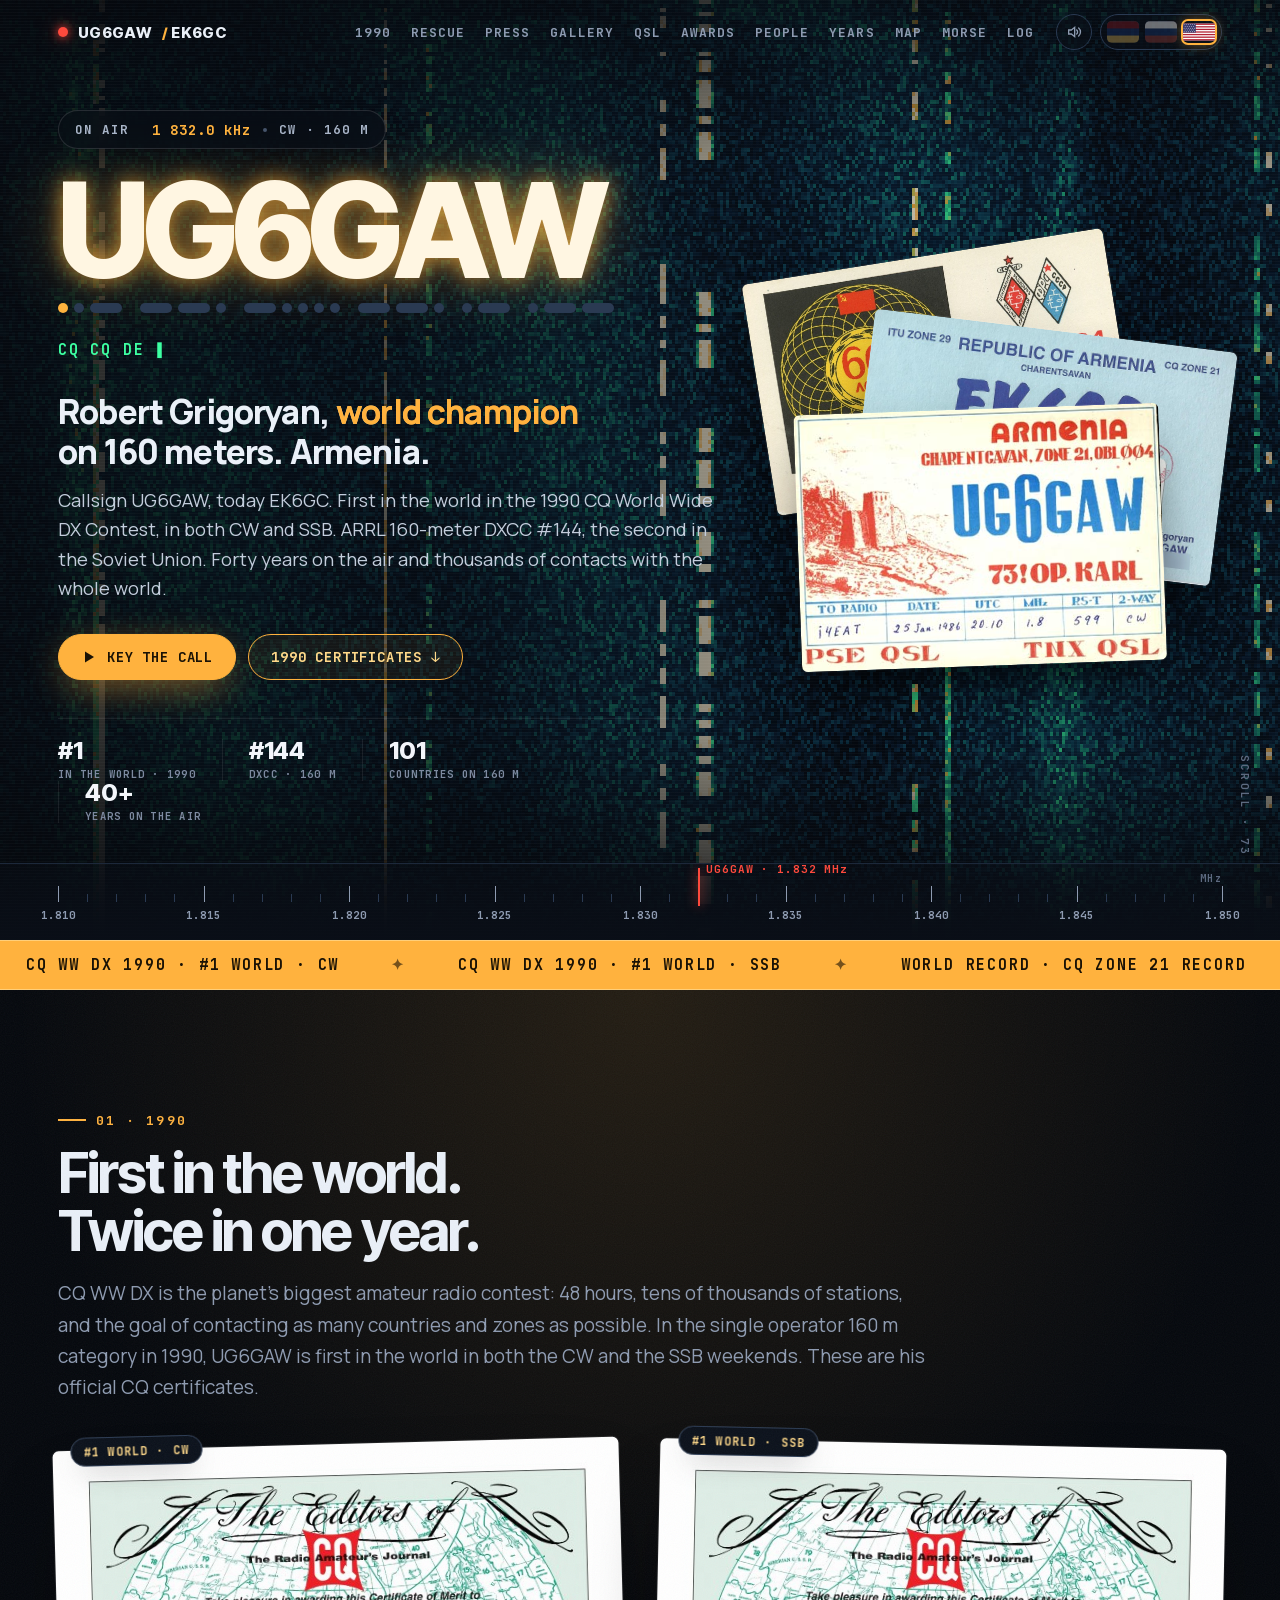
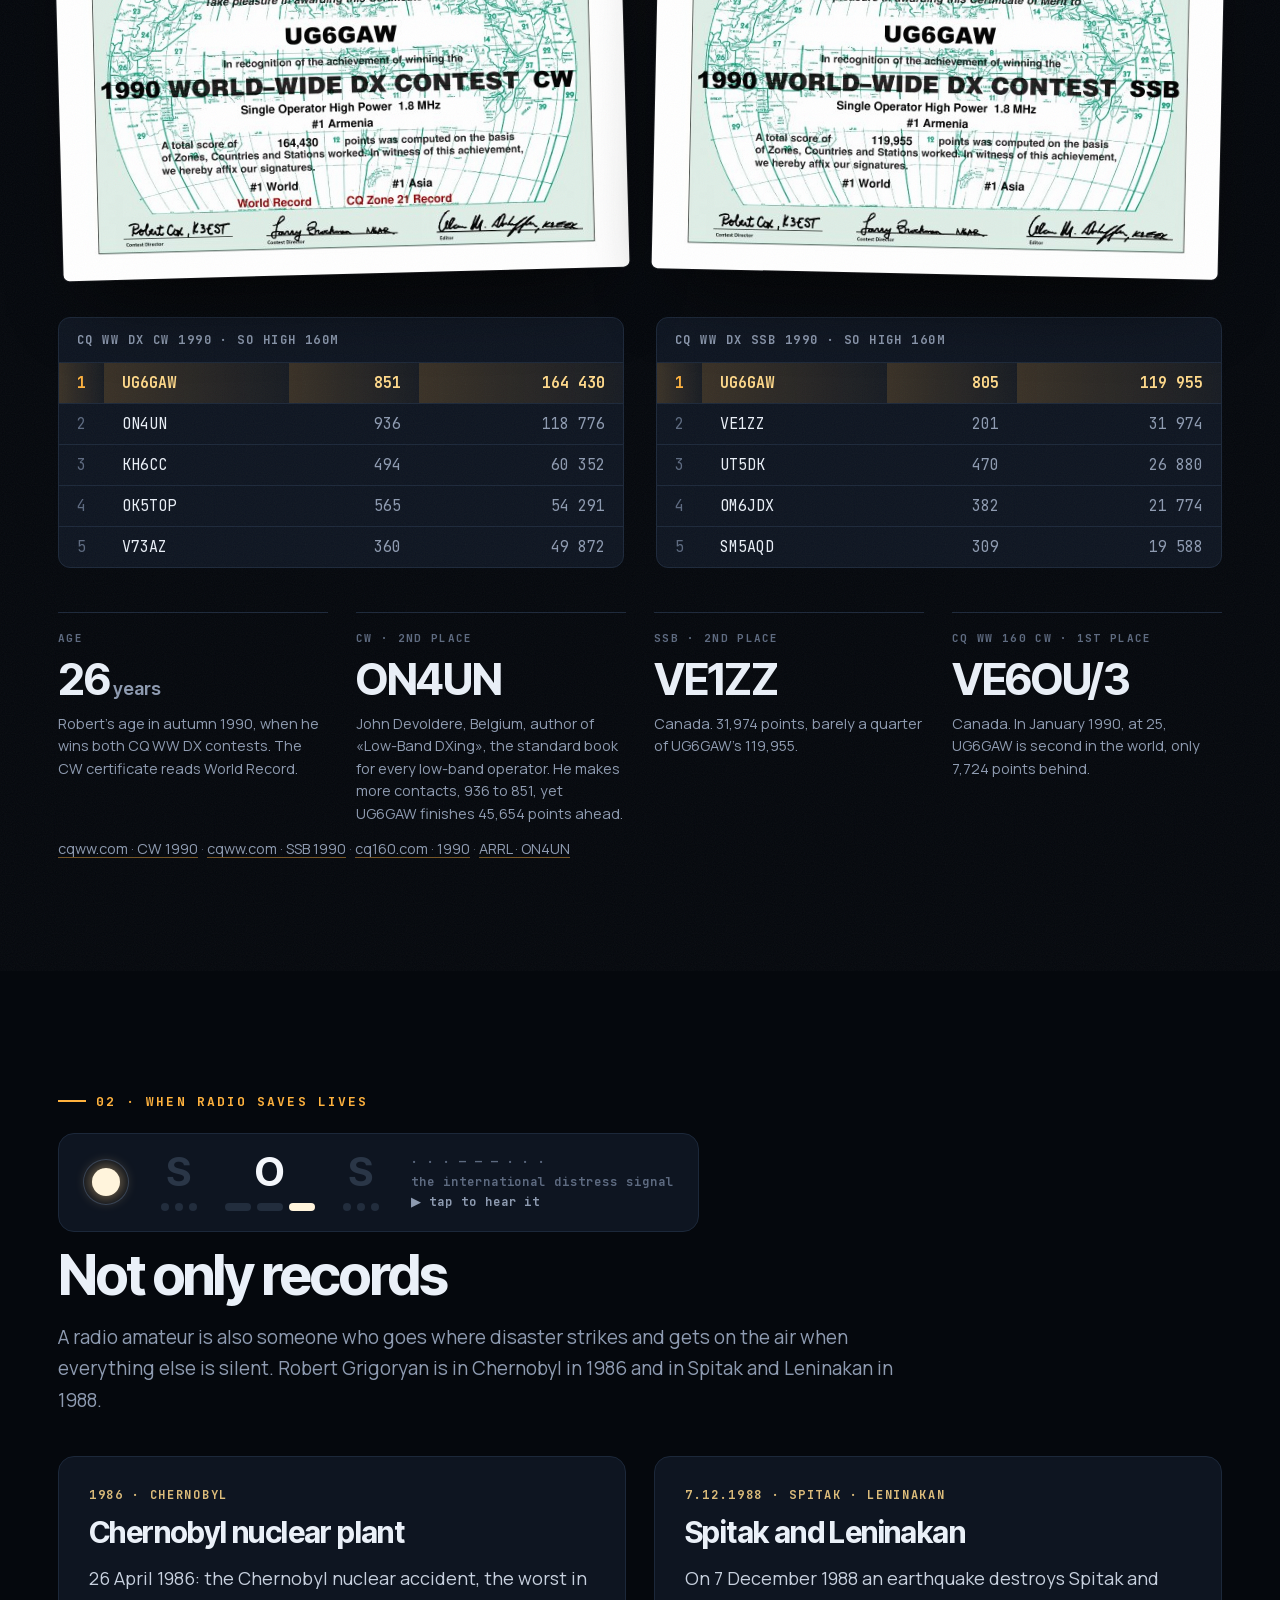
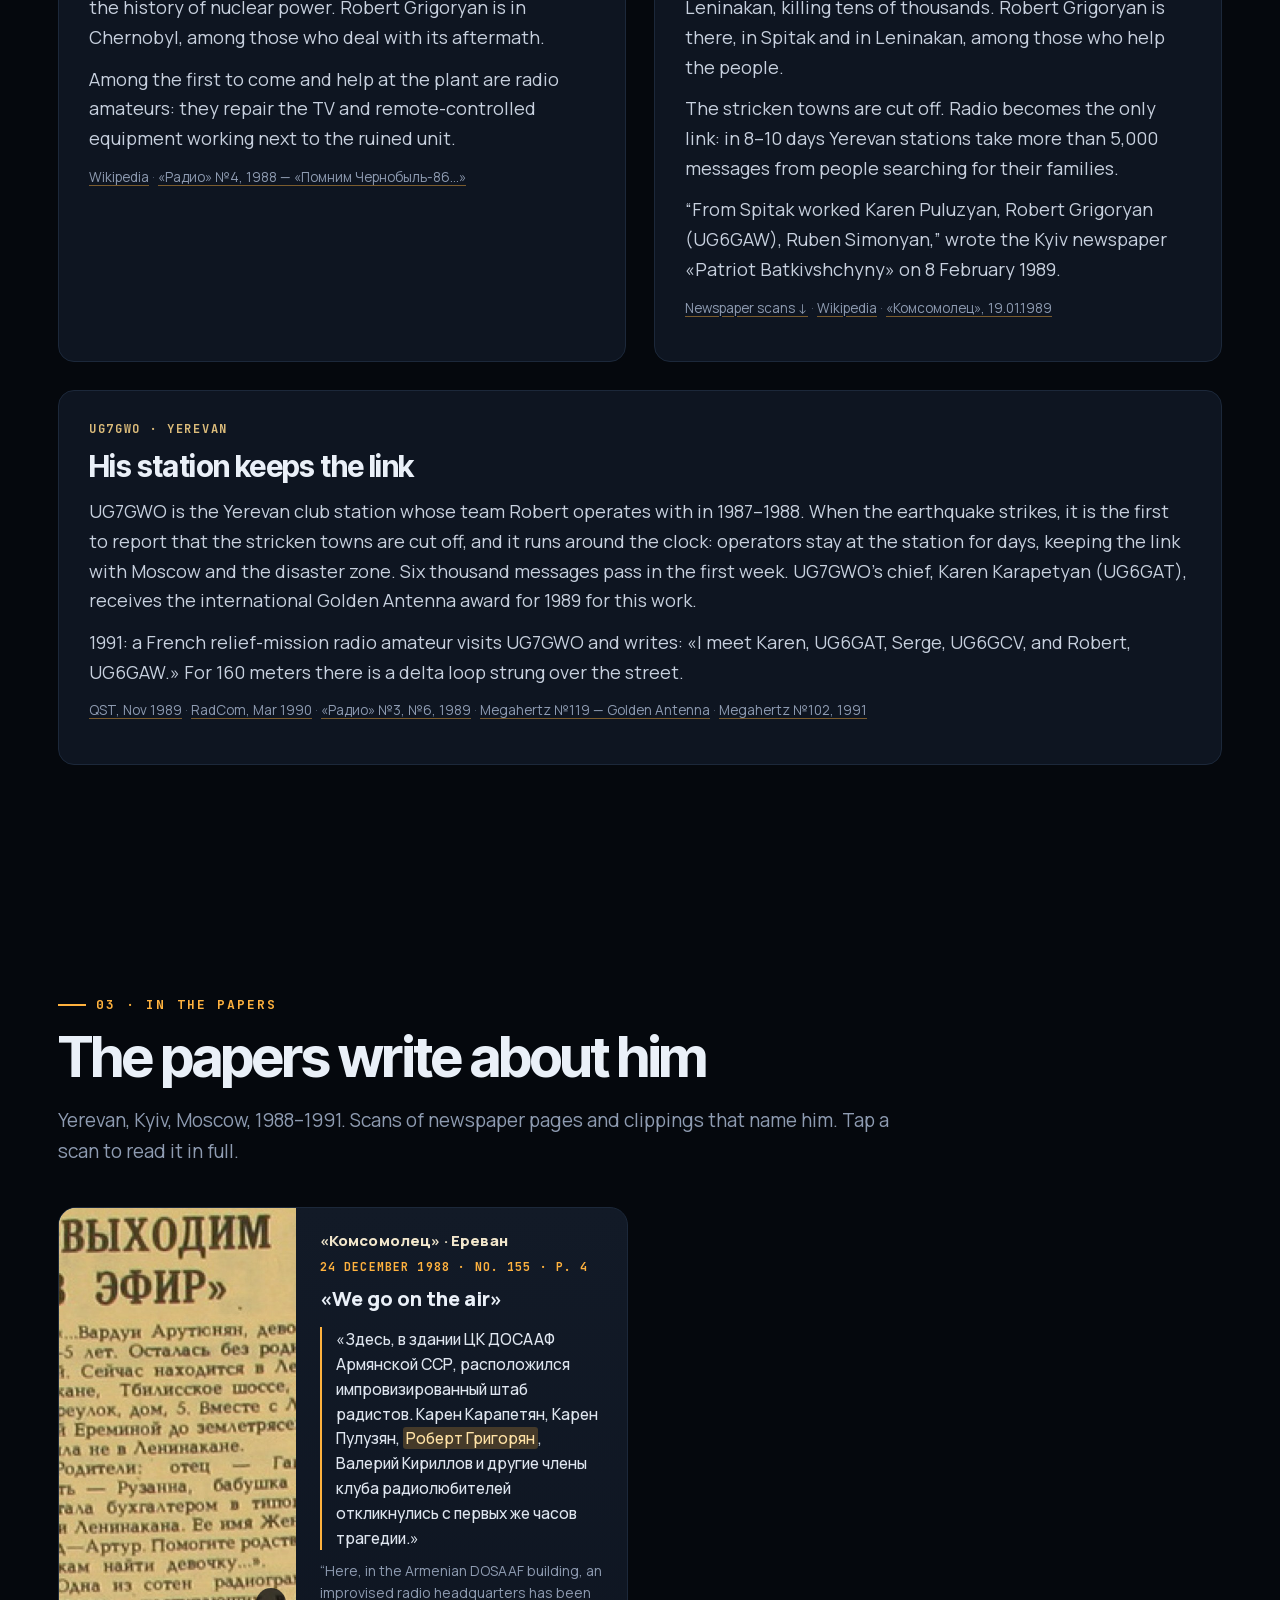
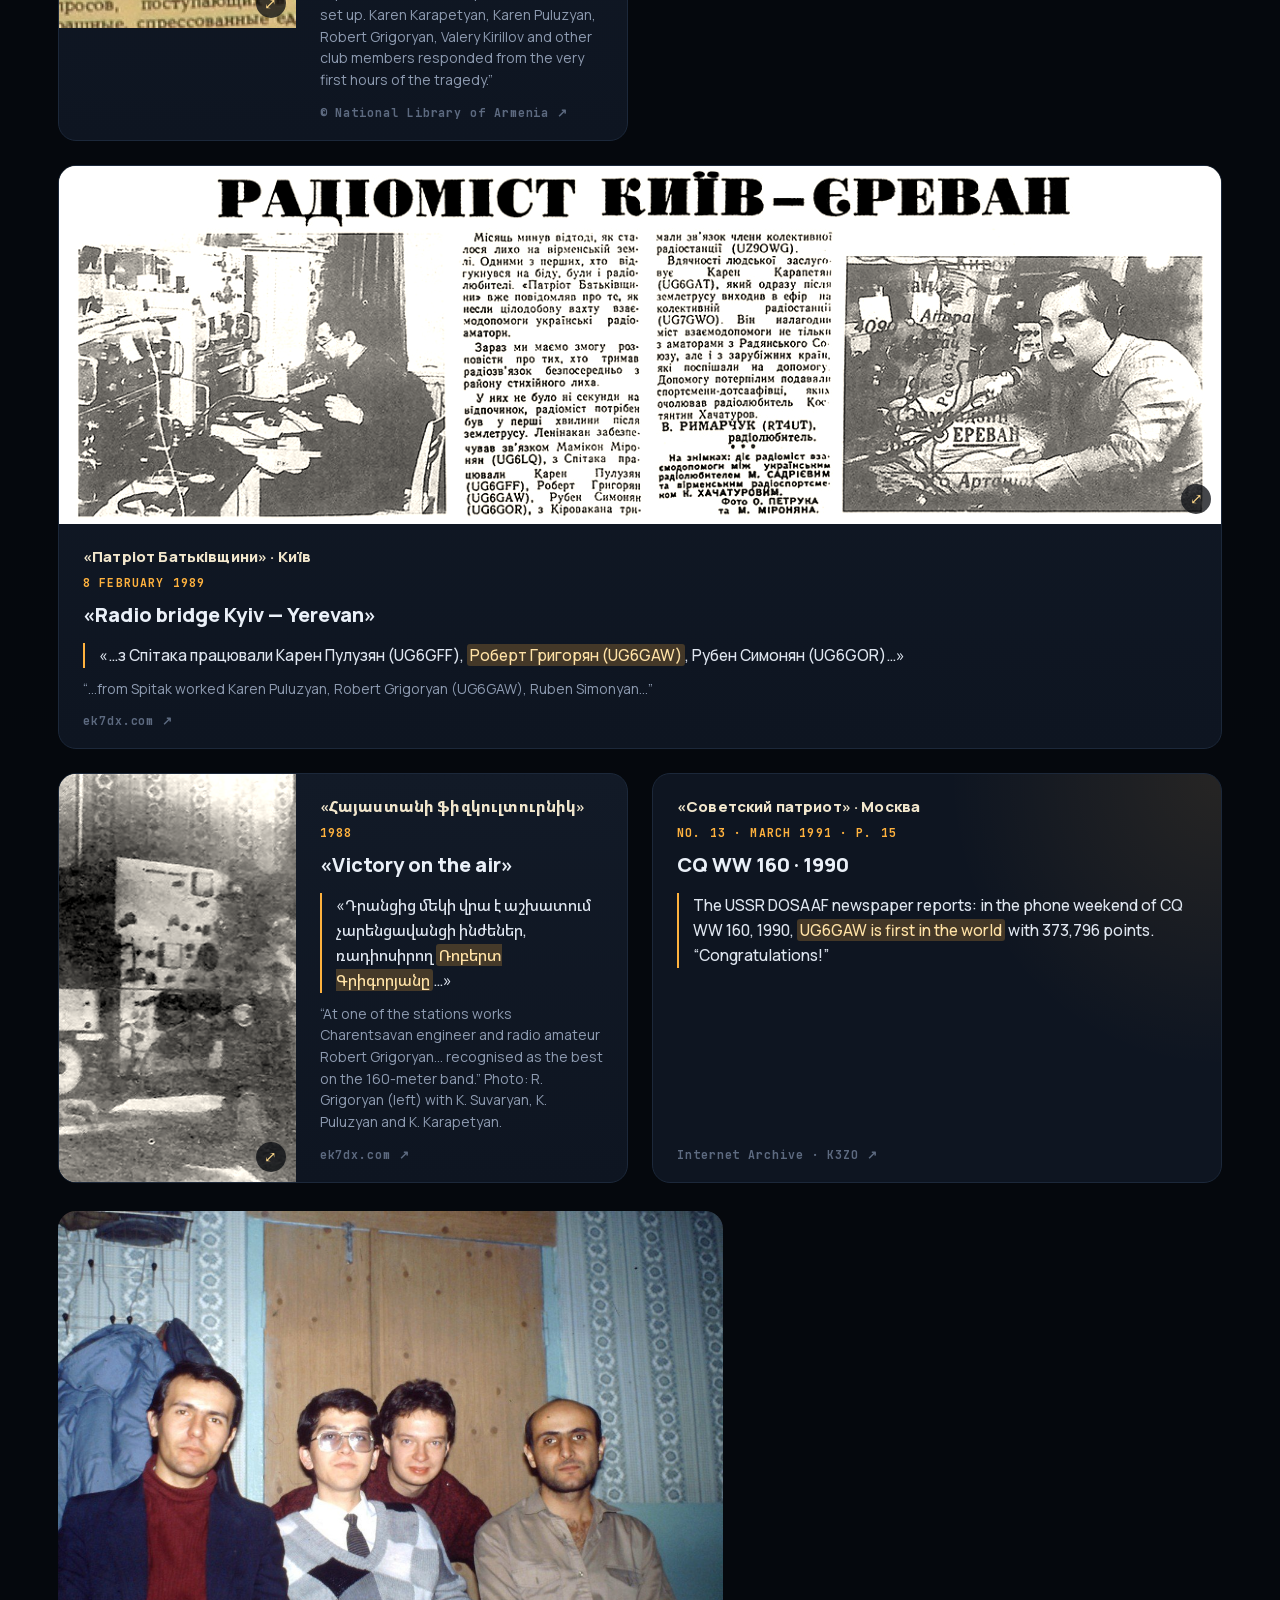
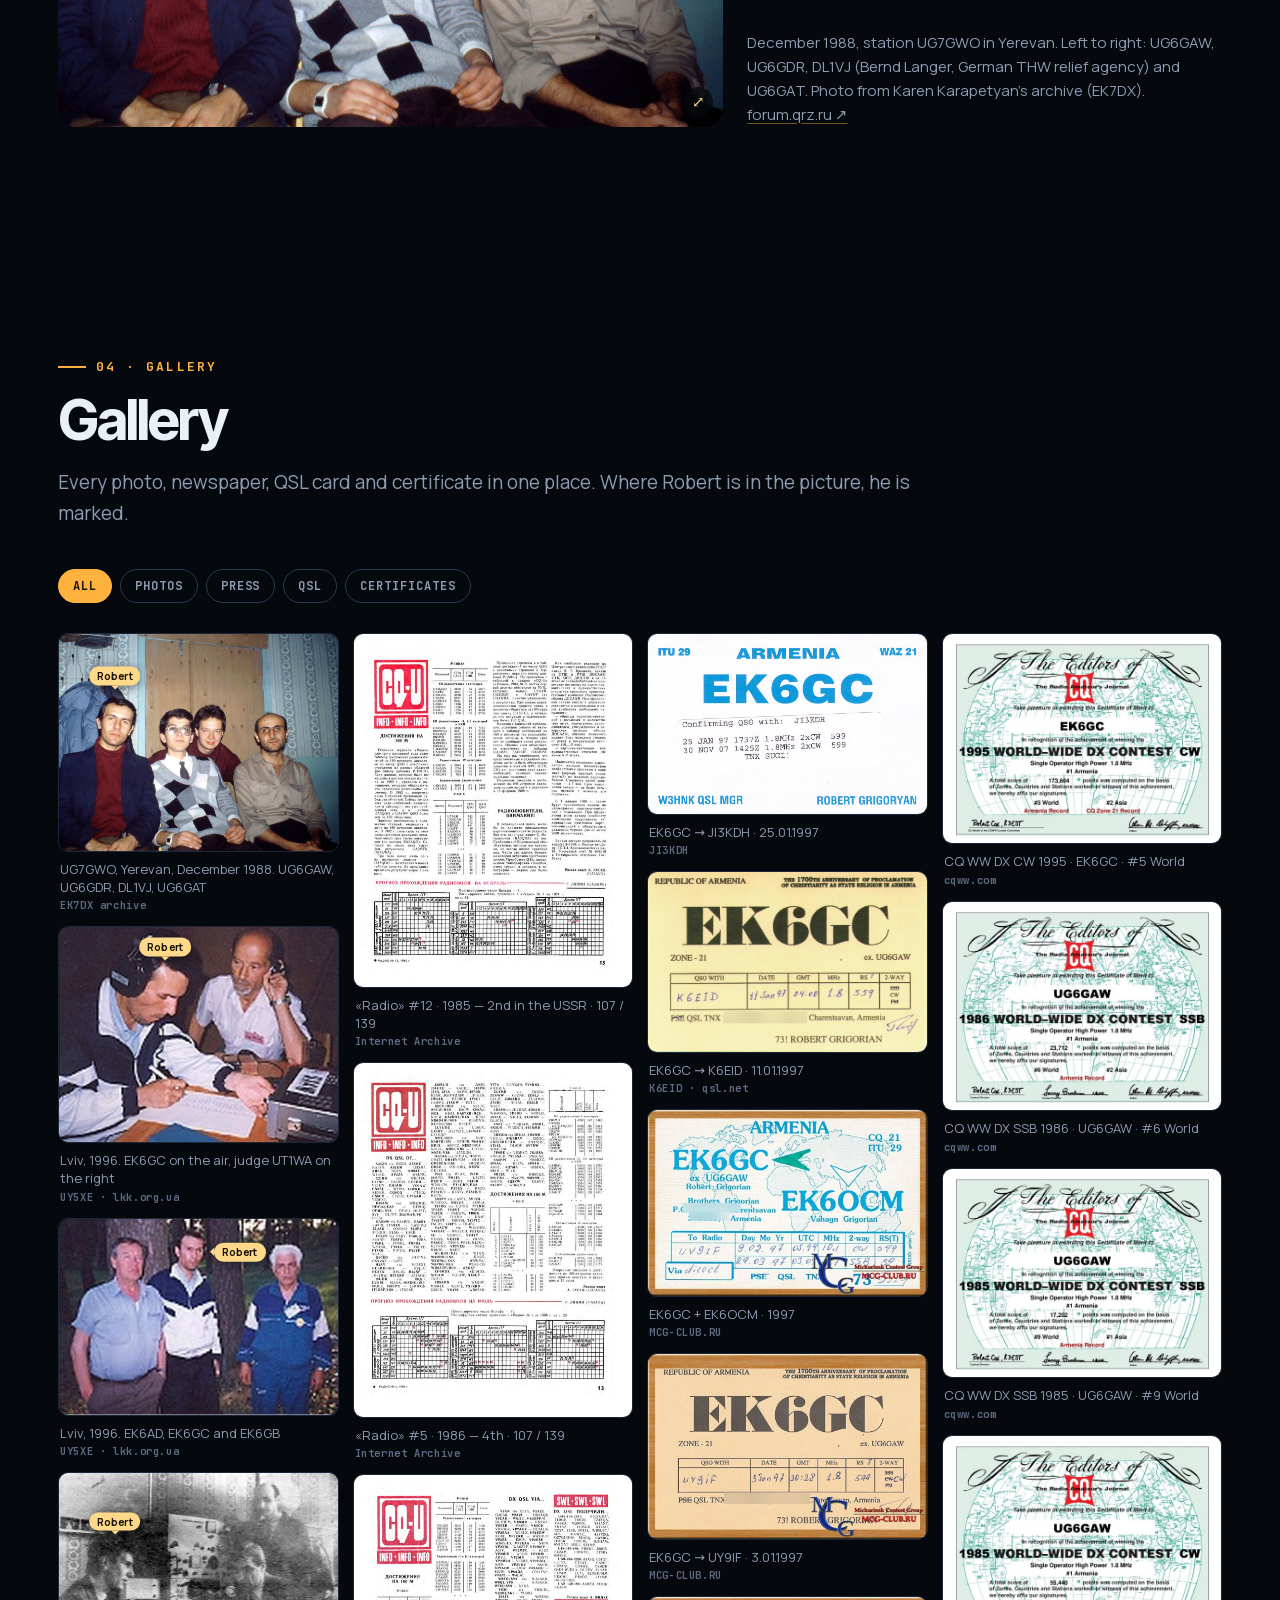
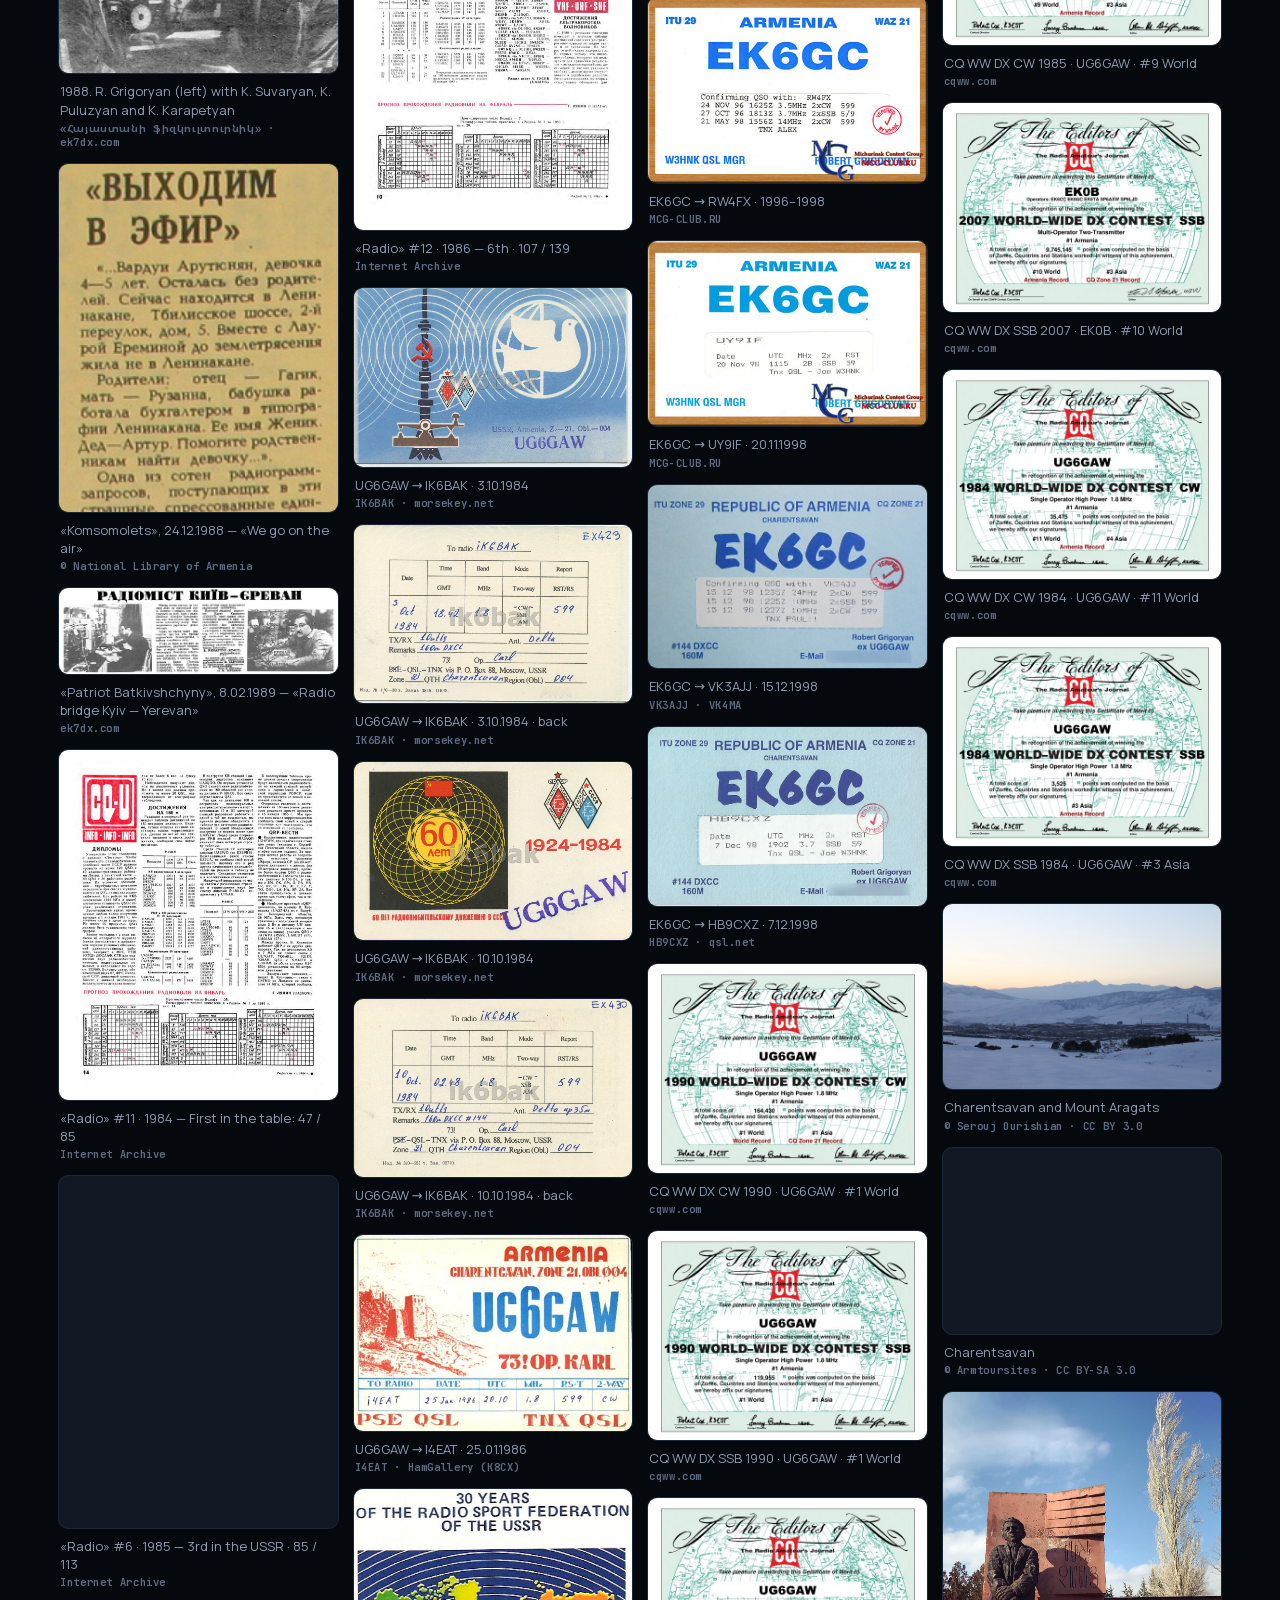
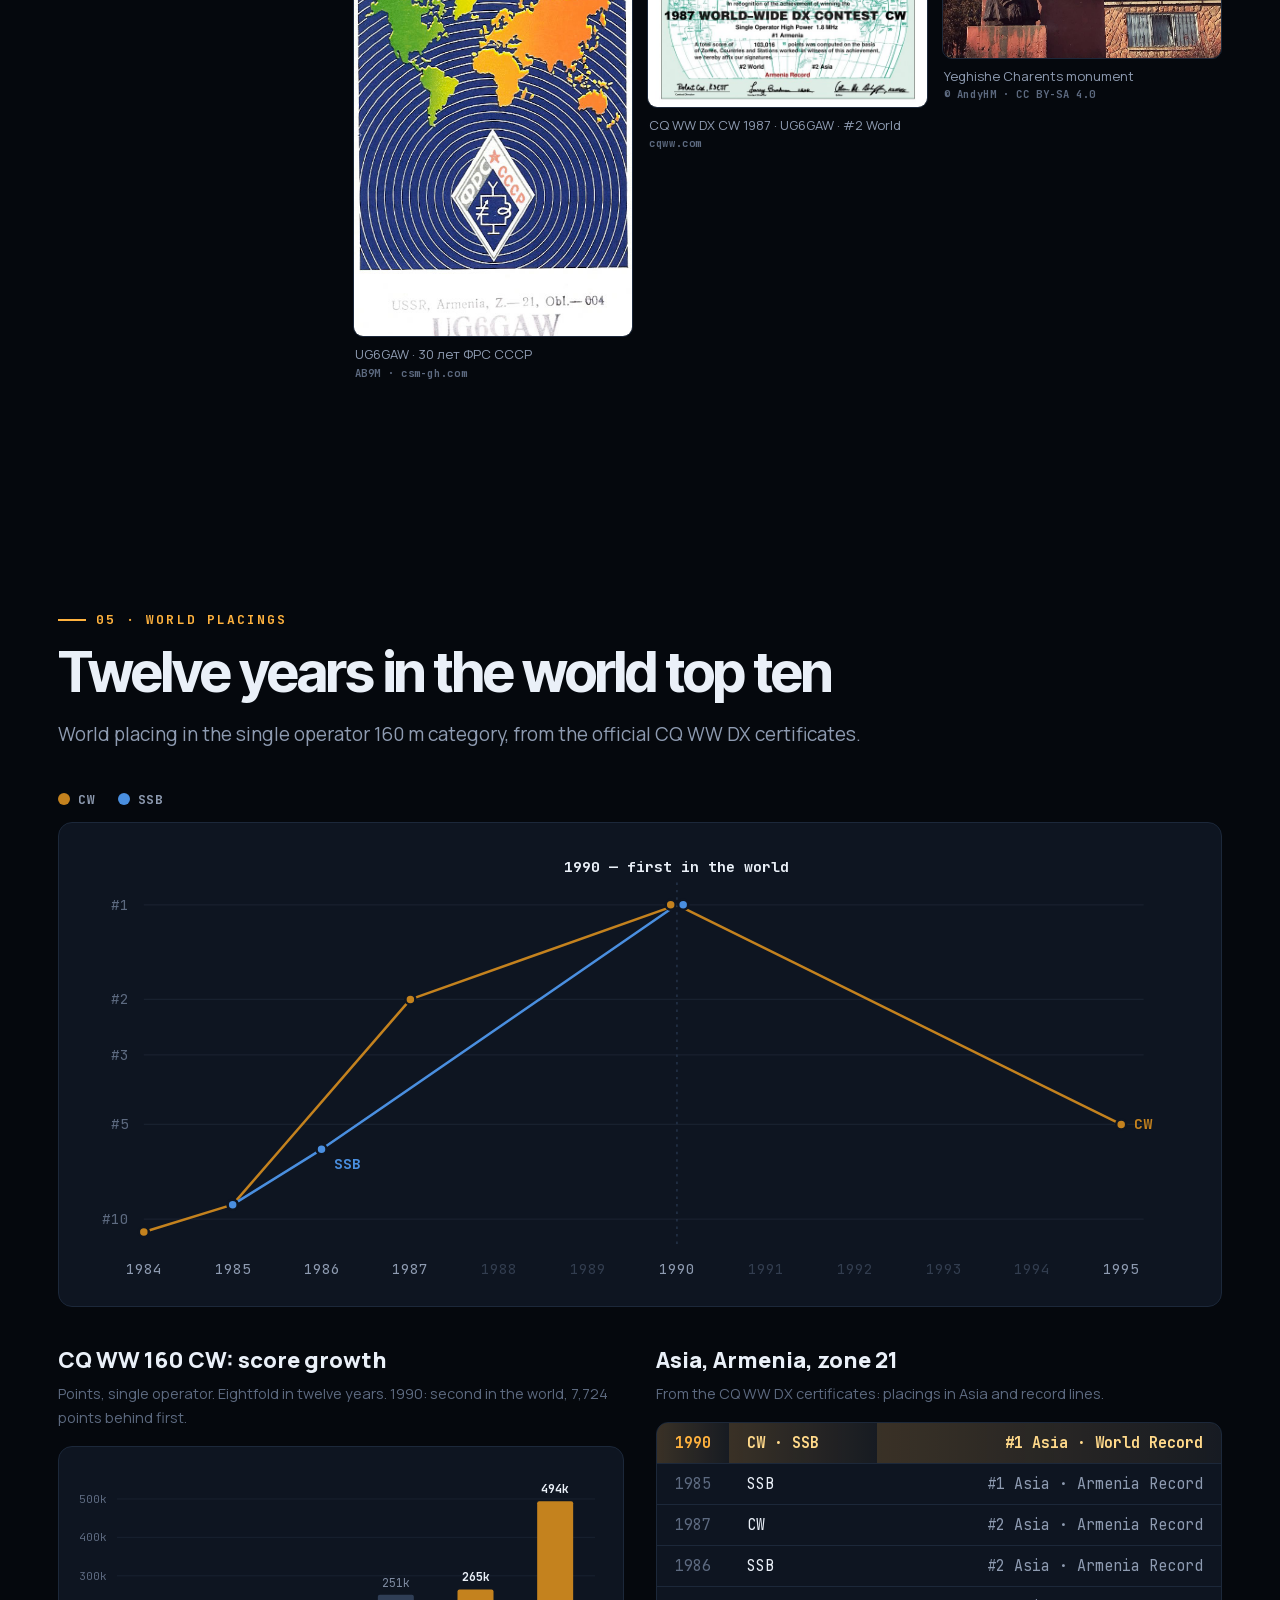
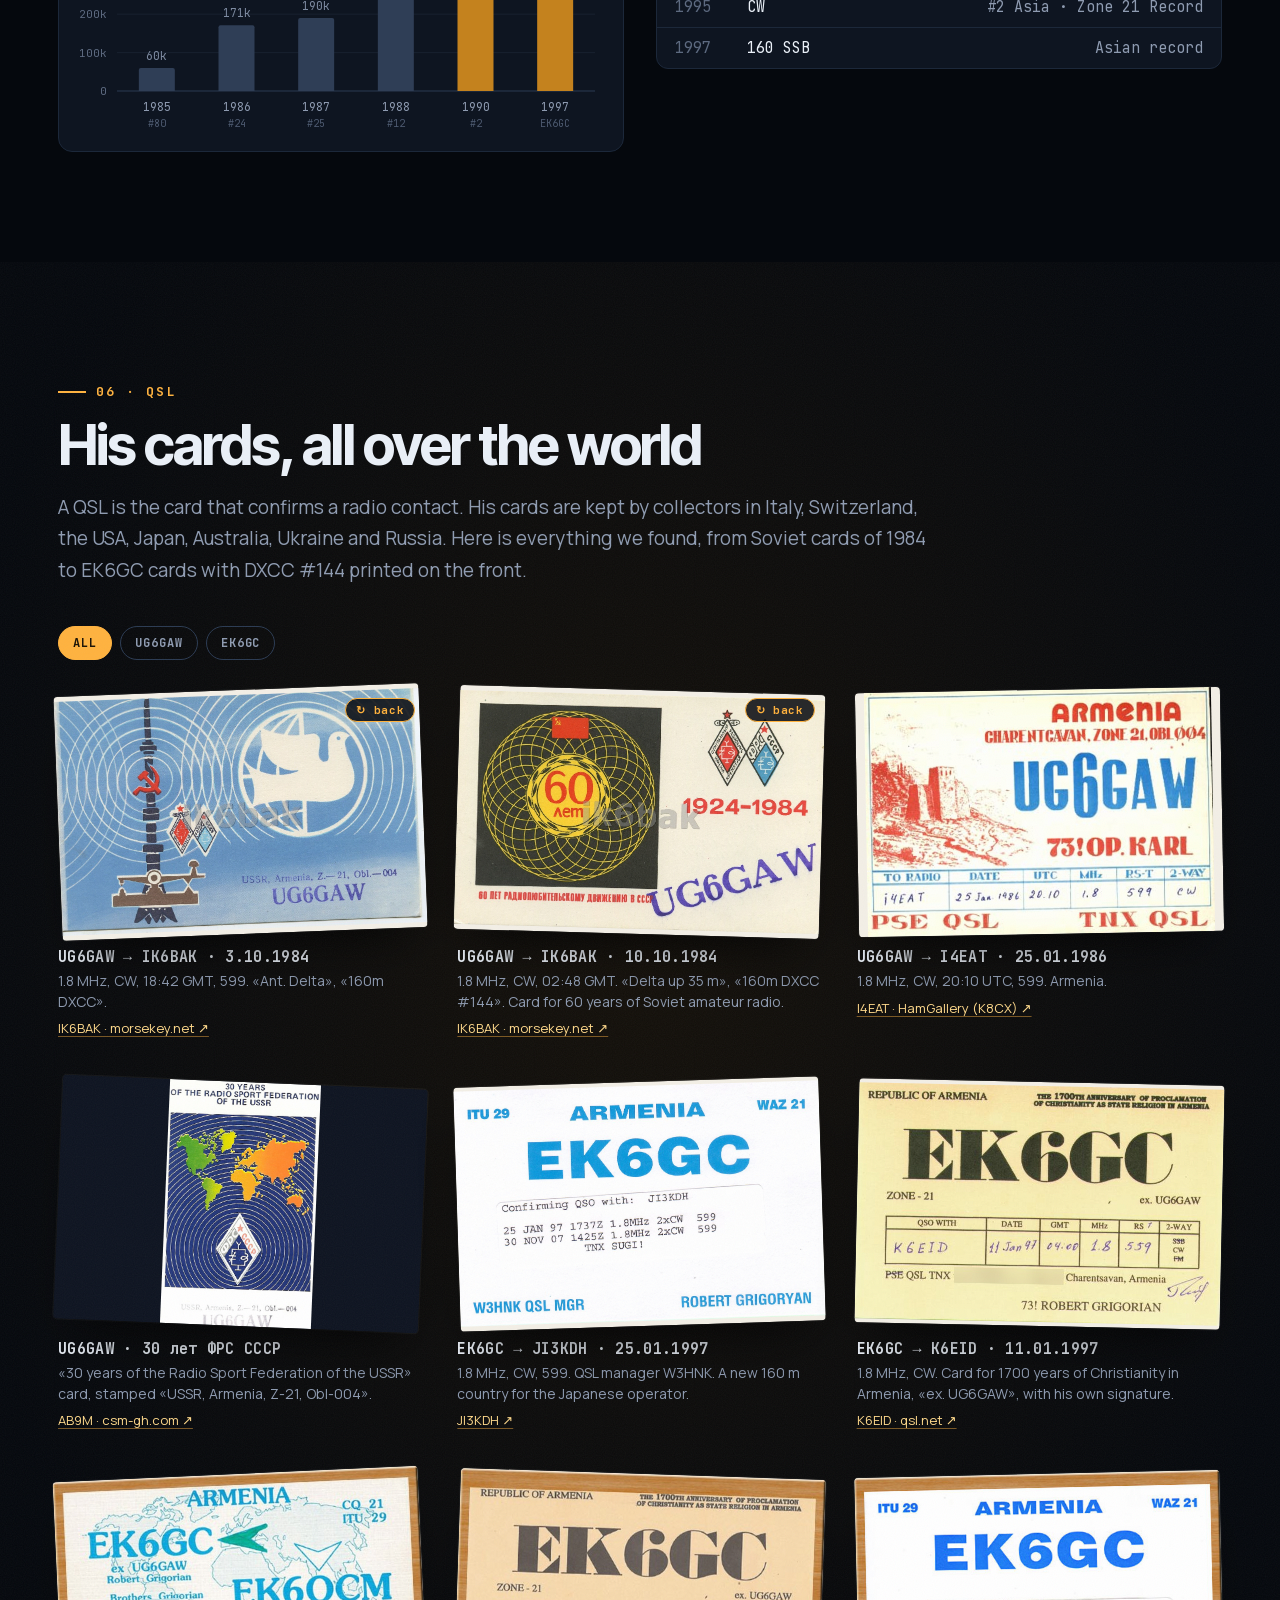
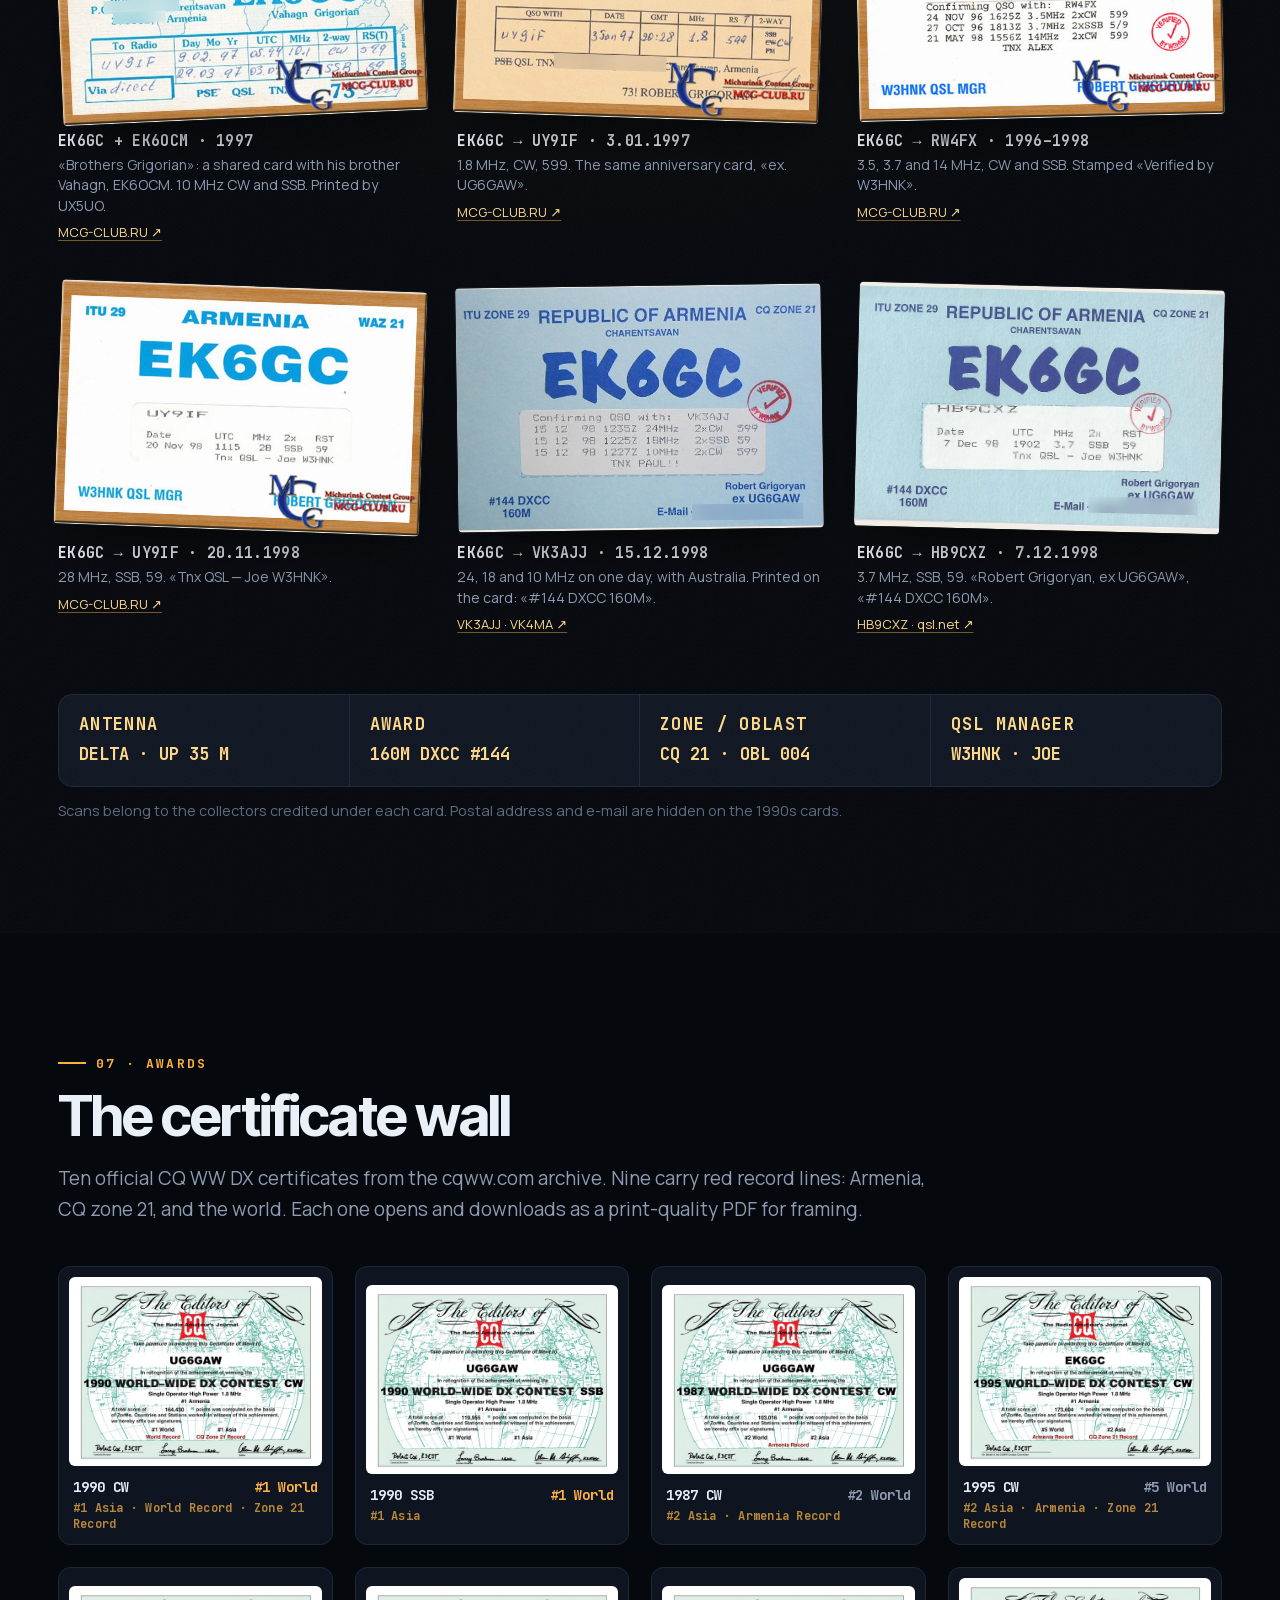
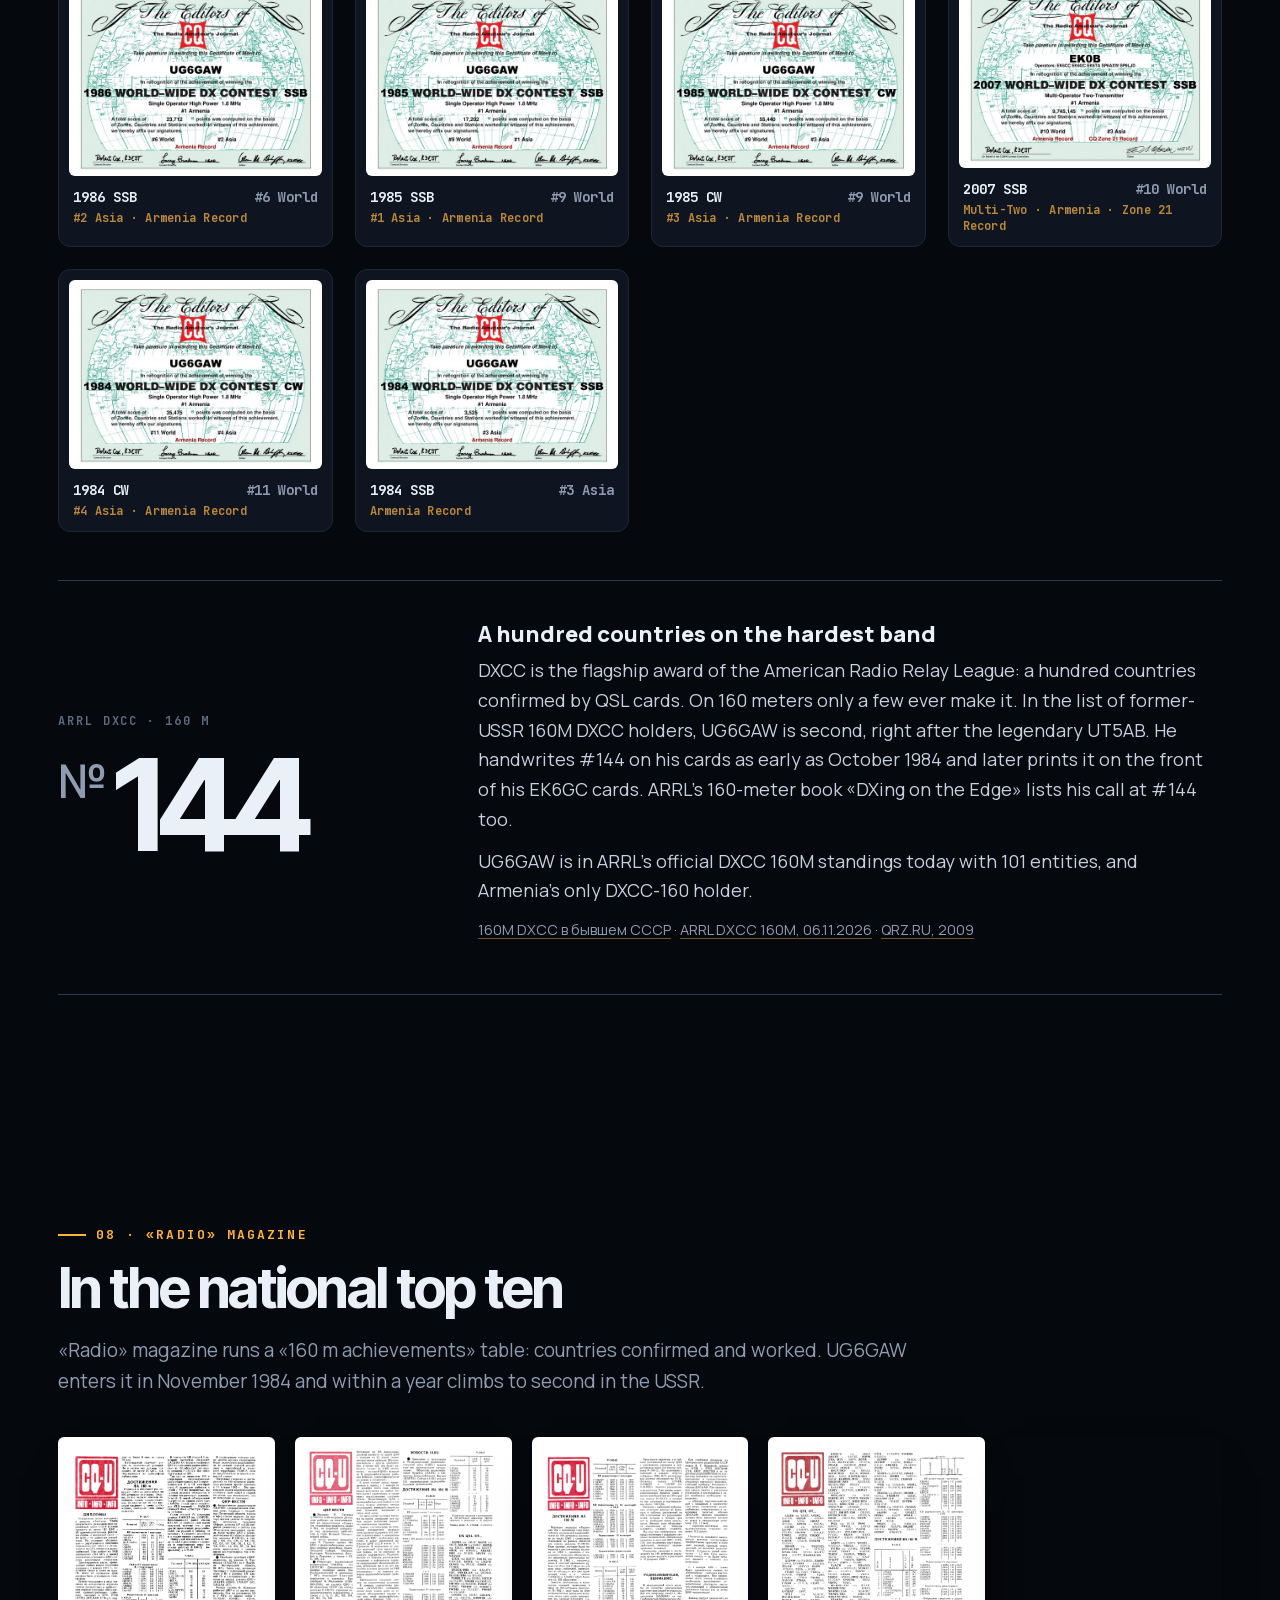
==== commit 3454ad8c: "Update site" ====
--- a/v1.html
+++ b/v1.html
@@ -1,6 +1,7 @@
 <!DOCTYPE html>
 <html lang="ru" data-lang="ru">
 <head>
+<meta name="robots" content="noindex">
 <meta charset="utf-8">
 <meta name="viewport" content="width=device-width, initial-scale=1, viewport-fit=cover">
 <title>UG6GAW · EK6GC</title>
